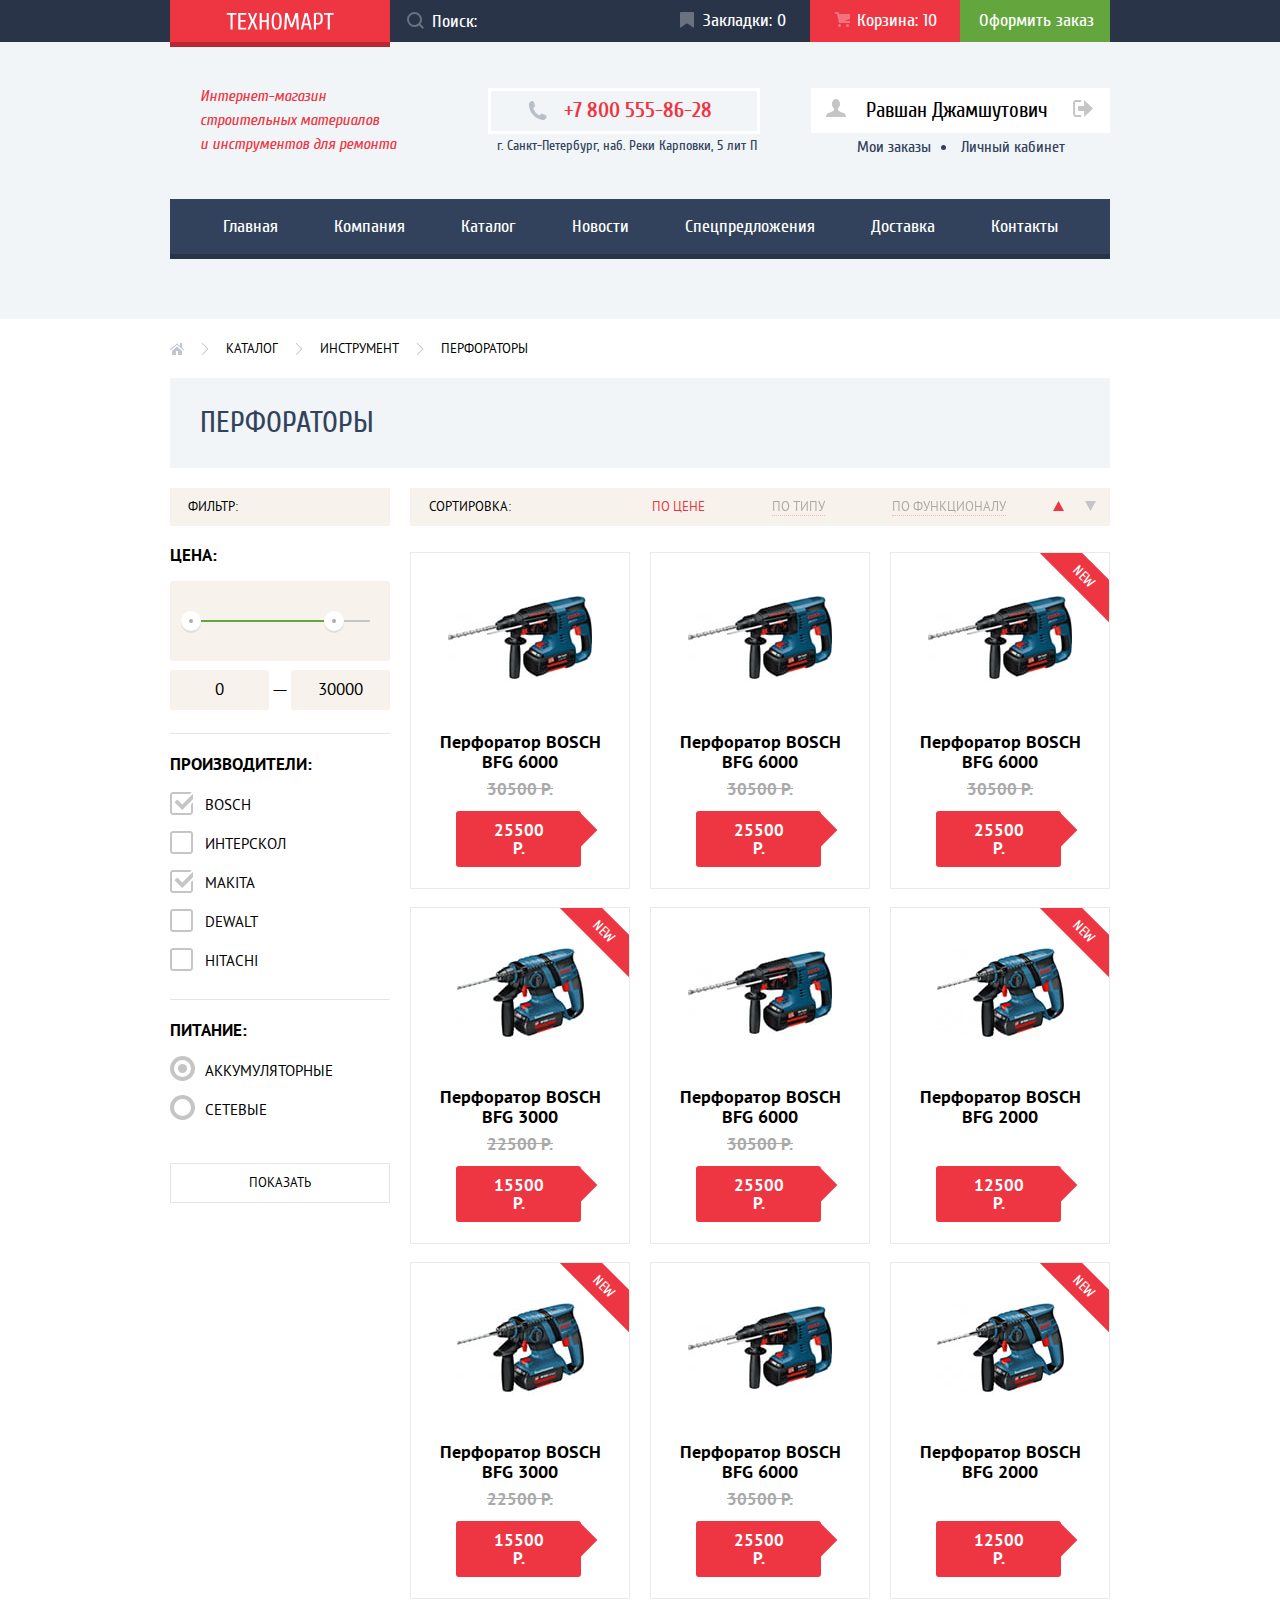
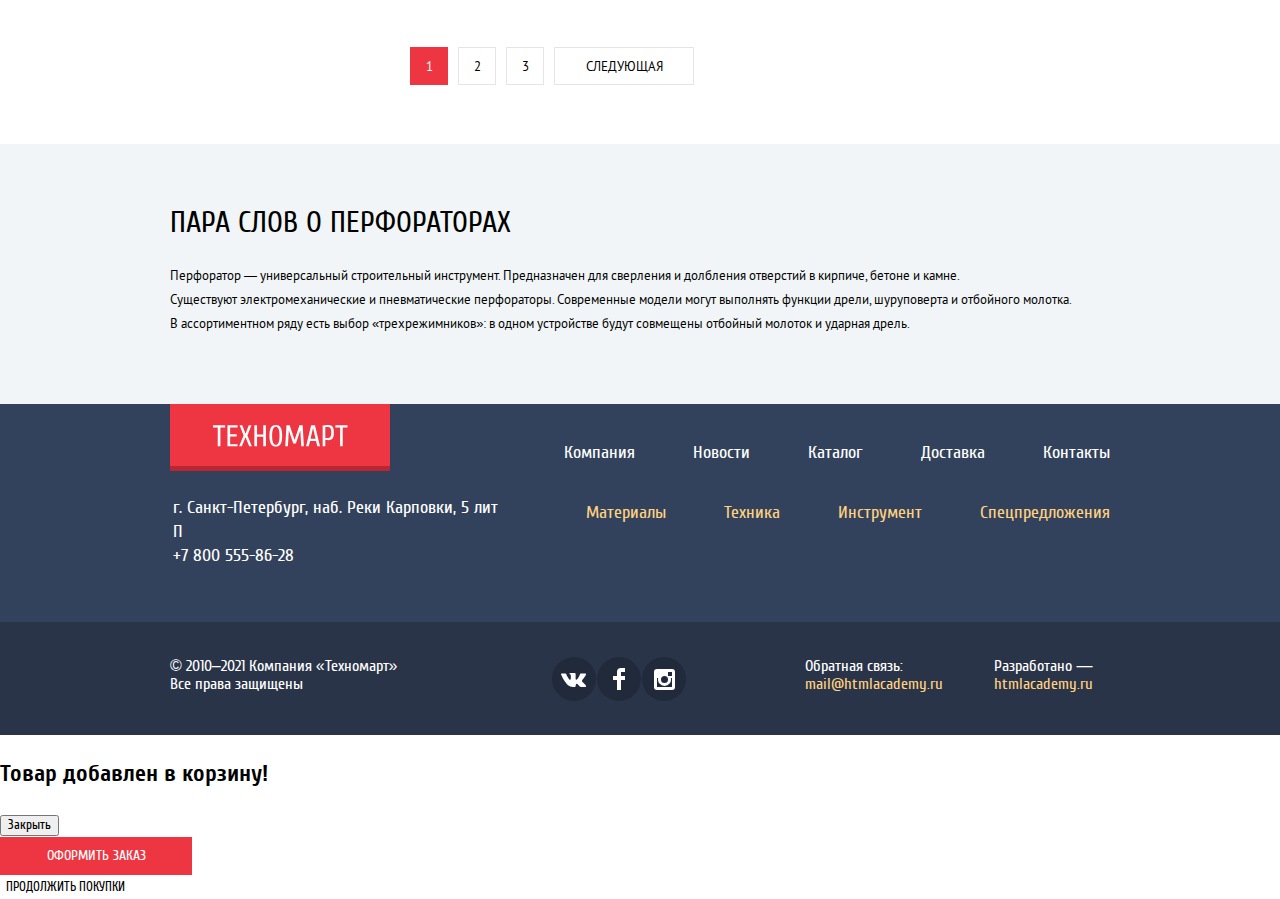
==== catalog.html @ 51eb5bbe "Декоративные элементы" ====
<!DOCTYPE html>
<html class="page" lang="ru">

<head>
  <meta charset="utf-8">
  <link rel="stylesheet" href="css/normalize.css">
  <link rel="stylesheet" href="css/style.css">
  <link rel="icon" href="favicon.ico">
  <link rel="icon" href="img/favicons/favicon.svg" type="image/svg+xml">
  <link rel="apple-touch-icon" href="img/favicons/180.png">
  <link rel="manifect" href="manifest.webmanifest">
  <title>HTML Academy: Каталог Техномарт</title>
</head>

<body class="page-body catalog-page">

  <header class="main-header">
    <div class="main-header-top">
      <div class="container header-top-wrapper">
        <a class="logo header-logo" href="index.html">
          <img src="img/icons/logo-technomart.svg" width="108" height="18" alt="Буквенный логотип магазина Техномарт.">
        </a>
        <form class="search" action="https://echo.academy.ru" method="get">
          <label class="visually-hidden" for="search-field">Поиск по сайту</label>
          <input class="search-field" type="text" name="search-field" id="search-field" placeholder="Поиск:">
          <svg class="search-icon" width="17" height="17" fill="none" xmlns="http://www.w3.org/2000/svg">
            <path fill-rule="evenodd" clip-rule="evenodd" d="M13.458 12.044 17 15.586
            15.586 17l-3.542-3.542A7.465 7.465 0 0 1 7.5 15 7.5 7.5 0 1 1 15 7.5c0 1.643-.542
             3.24-1.542 4.544ZM7.5 2A5.506 5.506 0 0 0 2 7.5 5.506 5.506 0 0 0 7.5 13c3.032 0 5.5-2.468 5.5-5.5C13
              4.467 10.532 2 7.5 2Z" fill="#fff" /></svg>
        </form>

        <a class="user-link bookmark" href="#">Закладки: <span>0</span></a>
        <a class="user-link cart full-cart" href="#">Корзина: <span>10</span></a>
        <a class="user-link order" href="#">Оформить заказ</a>

      </div>
    </div>
    <div class="container">
      <div class="main-header-middle">
        <p class="description">Интернет-магазин<br>строительных материалов<br>и инструментов для ремонта</p>
        <div class="header-contacts">
          <a class="header-phone" href="tel:+78005558628">+7 800 555-86-28</a>
          <p>г. Санкт-Петербург, наб. Реки Карповки, 5 лит П</p>
        </div>
        <div class="user-box">
          <div class="user-profile-wrapper">
            <a class="user-profile" href="#">
              <svg class="icon-user" width="20" height="18" fill="none" xmlns="http://www.w3.org/2000/svg">
                <path d="M17.88 14.17c-2.14-.74-4.25-1.67-5.2-2.4-.66-.5-.78-1.61-.52-2.4a5.49
                 5.49 0 0 0 1.86-4.29C14.02 2.28 12.22 0 10 0 7.78 0 5.98 2.28 5.98 5.08c0
                 1.8.75 3.38 1.86 4.28.26.8.14 1.92-.51 2.42-.95.72-3.07 1.65-5.21 2.39C-.03
                 14.9 0 18 0 18h20s.02-3.1-2.12-3.83Z" fill="#C5C5C5" />
              </svg>
              <span>Равшан Джамшутович</span>
            </a>
            <a class="log-out" href="#">
              <svg class="icon-logout" width="20" height="17" fill="none" xmlns="http://www.w3.org/2000/svg">
                <path d="M20 8.5 11.12 0v6h-6v5h6v6L20 8.5Z" fill="#C5C5C5" />
                <path d="M2.1 13.95V3.05c.02-.38.18-1.06 1.02-1.06h5.02V0H3.12C.94 0
                 .12 1.81.09 3.03v10.94C.1 15.2.94 17 3.12 17h5.02v-1.99H3.12c-.84
                  0-1-.68-1.01-1.06Z" fill="#C5C5C5" />
              </svg>
            </a>
          </div>
          <ul class="additional-links">
            <li>
              <a class="additional-links-order" href="#">Мои заказы</a>
            </li>
            <li>
              <a href="#">Личный кабинет</a>
            </li>
          </ul>
        </div>
      </div>
      <nav class="header-navigation">
        <ul class="menu-list">
          <li>
            <a class="menu-item" href="index.html">Главная</a>
          </li>
          <li>
            <a class="menu-item" href="#">Компания</a>
          </li>
          <li>
            <a class="menu-item">Каталог</a>
          </li>
          <li>
            <a class="menu-item" href="#">Новости</a>
          </li>
          <li>
            <a class="menu-item" href="#">Спецпредложения</a>
          </li>
          <li>
            <a class="menu-item" href="#">Доставка</a>
          </li>
          <li>
            <a class="menu-item" href="#">Контакты</a>
          </li>
        </ul>
      </nav>
    </div>
  </header>

  <main>
    <div class="container catalog-wrapper">
      <ol class="breadcrumps">
        <li>
          <a class="breadcrumps-item breadcrumps-item-main" href="index.html">
            <span class="visually-hidden">На главную</span>
          </a>
        </li>
        <li>
          <a class="breadcrumps-item" href="#">
            Каталог
          </a>
        </li>
        <li>
          <a class="breadcrumps-item" href="#">
            Инструмент
          </a>
        </li>
        <li>
          <a class="breadcrumps-item breadcrumps-item-current">
            Перфораторы
          </a>
        </li>
      </ol>
      <h1 class="page-title">Перфораторы</h1>
      <section class="filters">
        <h2 class="sub-title">Фильтр:</h2>
        <form class="filter" action="https://echo.htmlacademy.ru" method="post">
          <fieldset class="filter-item">
            <legend class="filter-price-title">Цена:</legend>
            <div class="range-filter">
              <div class="range-panel">
                <div class="scale">
                  <div class="bar" style="
                  width: 84%;
                  margin-left: 0%"></div>
                </div>
                <div class="toggle toggle-min" tabindex="0" style="
                left:5%;"></div>
                <div class="toggle toggle-max" tabindex="0" style="
                left:70%;"></div>
              </div>
            </div>
            <div class="price-controls">
              <label class="visually-hidden" for="filter-price-min">Минимальная цена</label>
              <input class="filter-price-min" type="text" name="min-price" id="filter-price-min" placeholder="0">
              <span>—</span>
              <label class="visually-hidden" for="filter-price-max">Максимальная цена</label>
              <input class="filter-price-max" type="text" name="max-price" id="filter-price-max" placeholder="30000">
            </div>
          </fieldset>
          <fieldset class="filter-item">
            <legend>Производители:</legend>
            <ul class="manufacturers-list">
              <li>
                <input class="filter-checkbox visually-hidden" type="checkbox" checked name="manufacturers[]"
                  value="bosch" id="bosch">
                <label for="bosch">Bosch</label>
              </li>
              <li>
                <input class="filter-checkbox visually-hidden" type="checkbox" name="manufacturers[]" value="interskol"
                  id="interskol">
                <label for="interskol">Интерскол</label>
              </li>
              <li>
                <input class="filter-checkbox visually-hidden" type="checkbox" checked name="manufacturers[]"
                  value="makita" id="makita">
                <label for="makita">Makita</label>
              </li>
              <li>
                <input class="filter-checkbox visually-hidden" type="checkbox" name="manufacturers[]" value="dewalt"
                  id="dewalt">
                <label for="dewalt">Dewalt</label>
              </li>
              <li>
                <input class="filter-checkbox visually-hidden" type="checkbox" name="manufacturers[]" value="hitachi"
                  id="hitachi">
                <label for="hitachi">Hitachi</label>
              </li>
            </ul>
          </fieldset>
          <fieldset class="filter-item">
            <legend>Питание:</legend>
            <ul class="battery-list">
              <li>
                <input class="filter-radio visually-hidden" type="radio" checked name="supply" id="battery">
                <label for="battery">Аккумуляторные</label>
              </li>
              <li>
                <input class="filter-radio visually-hidden" type="radio" name="supply" id="network">
                <label for="network">Сетевые</label>
              </li>
            </ul>
          </fieldset>
          <button class="show" type="submit">Показать</button>
        </form>
      </section>
      <section class="catalog">
        <h2 class="visually-hidden">Каталог со списком товаров</h2>
        <div class="sorting">
          <h3>Сортировка:</h3>
          <ul class="sorting-list">
            <li>
              <a class="sorting-item sorting-active" href="#">По цене</a>
            </li>
            <li>
              <a class="sorting-item" href="#">По типу</a>
            </li>
            <li>
              <a class="sorting-item" href="#">По функционалу</a>
            </li>
          </ul>
          <ul class="sorting-range-list">
            <li>
              <a class="sorting-range-item sorting-range-active" href="#">
                <svg width="11" height="10" viewBox="0 0 11 10" fill="none" xmlns="http://www.w3.org/2000/svg">
                  <path d="M5.5 0L11 10L0 10" fill="#C5C5C5" />
                </svg>
                <span class="visually-hidden">По возрастанию</span>
              </a>
            </li>
            <li>
              <a class="sorting-range-item" href="#">
                <svg width="11" height="10" viewBox="0 0 11 10" fill="none" xmlns="http://www.w3.org/2000/svg">
                  <path d="M5.5 10L0 0H11" fill="#C5C5C5" />
                </svg>
                <span class="visually-hidden">По убыванию</span>
              </a>
            </li>
          </ul>
        </div>
        <ul class="goods-list">
          <li class="good-item">
            <a href="#">
              <h3>Перфоратор BOSCH BFG 6000</h3>
            </a>
            <div class="product-image">
              <img src="img/bosch-6000.jpg" width="144" height="128"
                alt="Аккумуляторный трехрежимный перфоратор с щёточным двигателем.">
            </div>
            <s class="old-price">30500 Р.</s>
            <p class="current-price">25500 Р.</p>
            <div class="card-action-buttons">
              <a class="buy" href="#">Купить</a>
              <a class="add-mark" href="#">В закладки</a>
            </div>
          </li>
          <li class="good-item">
            <a href="#">
              <h3>Перфоратор BOSCH BFG 6000</h3>
            </a>
            <div class="product-image">
              <img src="img/bosch-6000.jpg" width="144" height="128"
                alt="Аккумуляторный трехрежимный перфоратор с щёточным двигателем.">
            </div>
            <s class="old-price">30500 Р.</s>
            <p class="current-price">25500 Р.</p>
            <div class="card-action-buttons">
              <a class="buy" href="#">Купить</a>
              <a class="add-mark" href="#">В закладки</a>
            </div>
          </li>
          <li class="good-item new">
            <a href="#">
              <h3>Перфоратор BOSCH BFG 6000</h3>
            </a>
            <div class="product-image">
              <img src="img/bosch-6000.jpg" width="144" height="128"
                alt="Аккумуляторный трехрежимный перфоратор с щёточным двигателем.">
            </div>
            <span class="new-sign">New</span>
            <s class="old-price">30500 Р.</s>
            <p class="current-price">25500 Р.</p>
            <div class="card-action-buttons">
              <a class="buy" href="#">Купить</a>
              <a class="add-mark" href="#">В закладки</a>
            </div>
          </li>
          <li class="good-item new">
            <a href="#">
              <h3>Перфоратор BOSCH BFG 3000</h3>
            </a>
            <div class="product-image">
              <img src="img/bosch-3000.jpg" width="127" height="112"
                alt="Аккумуляторный перфоратор с патроном SDS plus.">
            </div>
            <span class="new-sign">New</span>
            <s class="old-price">22500 Р.</s>
            <p class="current-price">15500 Р.</p>
            <div class="card-action-buttons">
              <a class="buy" href="#">Купить</a>
              <a class="add-mark" href="#">В закладки</a>
            </div>
          </li>
          <li class="good-item">
            <a href="#">
              <h3>Перфоратор BOSCH BFG 6000</h3>
            </a>
            <div class="product-image">
              <img src="img/bosch-6000.jpg" width="144" height="128"
                alt="Аккумуляторный трехрежимный перфоратор с щёточным двигателем.">
            </div>
            <s class="old-price">30500 Р.</s>
            <p class="current-price">25500 Р.</p>
            <div class="card-action-buttons">
              <a class="buy" href="#">Купить</a>
              <a class="add-mark" href="#">В закладки</a>
            </div>
          </li>
          <li class="good-item new">
            <a href="#">
              <h3>Перфоратор BOSCH BFG 2000</h3>
            </a>
            <div class="product-image">
              <img src="img/bosch-2000.jpg" width="127" height="112"
                alt="Аккумуляторный перфоратор с патроном SDS plus.">
            </div>
            <span class="new-sign">New</span>
            <p class="current-price">12500 Р.</p>
            <div class="card-action-buttons">
              <a class="buy" href="#">Купить</a>
              <a class="add-mark" href="#">В закладки</a>
            </div>
          </li>
          <li class="good-item new">
            <a href="#">
              <h3>Перфоратор BOSCH BFG 3000</h3>
            </a>
            <div class="product-image">
              <img src="img/bosch-3000.jpg" width="127" height="112"
                alt="Аккумуляторный перфоратор с патроном SDS plus.">
            </div>
            <span class="new-sign">New</span>
            <s class="old-price">22500 Р.</s>
            <p class="current-price">15500 Р.</p>
            <div class="card-action-buttons">
              <a class="buy" href="#">Купить</a>
              <a class="add-mark" href="#">В закладки</a>
            </div>
          </li>
          <li class="good-item">
            <a href="#">
              <h3>Перфоратор BOSCH BFG 6000</h3>
            </a>
            <div class="product-image">
              <img src="img/bosch-6000.jpg" width="144" height="128"
                alt="Аккумуляторный трехрежимный перфоратор с щёточным двигателем.">
            </div>
            <s class="old-price">30500 Р.</s>
            <p class="current-price">25500 Р.</p>
            <div class="card-action-buttons">
              <a class="buy" href="#">Купить</a>
              <a class="add-mark" href="#">В закладки</a>
            </div>
          </li>
          <li class="good-item new">
            <a href="#">
              <h3>Перфоратор BOSCH BFG 2000</h3>
            </a>
            <div class="product-image">
              <img src="img/bosch-2000.jpg" width="127" height="112"
                alt="Аккумуляторный перфоратор с патроном SDS plus.">
            </div>
            <span class="new-sign">New</span>
            <p class="current-price">12500 Р.</p>
            <div class="card-action-buttons">
              <a class="buy" href="#">Купить</a>
              <a class="add-mark" href="#">В закладки</a>
            </div>
          </li>
        </ul>

        <ol class="pagination-list">
          <li>
            <a class="pagination-item pagination-item-current">1</a>
          </li>
          <li>
            <a class="pagination-item" href="#">2</a>
          </li>
          <li>
            <a class="pagination-item" href="#">3</a>
          </li>
          <li>
            <a class="pagination-item pagination-item-next" href="#">Следующая</a>
          </li>
        </ol>
      </section>
    </div>
    <section class="note">
      <div class="container">
        <h2 class="headline">Пара слов о перфораторах</h2>
        <p>Перфоратор — универсальный строительный инструмент. Предназначен для сверления и долбления отверстий в
          кирпиче, бетоне и камне.<br> Существуют электромеханические и пневматические перфораторы. Современные
          модели могут выполнять функции дрели, шуруповерта и отбойного молотка. <br>В ассортиментном ряду есть выбор
          «трехрежимников»: в одном устройстве будут совмещены отбойный молоток и ударная дрель.
        </p>
      </div>
    </section>
  </main>

  <footer class="main-footer">
    <div class="container">
      <div class="main-footer-top">
        <a class="logo footer-logo" href="#">
          <img src="img/icons/logo-technomart.svg" width="220" height="68" alt="Буквенный логотип магазина Техномарт.">
        </a>
        <ul class="footer-menu-list">
          <li>
            <a class="footer-menu-item" href="#">Компания</a>
          </li>
          <li>
            <a class="footer-menu-item" href="#">Новости</a>
          </li>
          <li>
            <a class="footer-menu-item">Каталог</a>
          </li>
          <li>
            <a class="footer-menu-item" href="#">Доставка</a>
          </li>
          <li>
            <a class="footer-menu-item" href="#">Контакты</a>
          </li>
        </ul>
        <p class="footer-top-text">г. Санкт-Петербург, наб. Реки Карповки, 5 лит П<br><a class="footer-tel"
            href="tel:+78005558628">+7 800
            555-86-28</a></p>
        <ul class="sub-menu-list">
          <li>
            <a class="sub-menu-item" href="index.html">Материалы</a>
          </li>
          <li>
            <a class="sub-menu-item" href="#">Техника</a>
          </li>
          <li>
            <a class="sub-menu-item" href="#">Инструмент</a>
          </li>
          <li>
            <a class="sub-menu-item" href="#">Спецпредложения</a>
          </li>
        </ul>
      </div>
    </div>
    <div class="main-footer-bottom">
      <div class="container footer-bottom-wrapper">
        <p class="footer-text">© 2010–2021 Компания «Техномарт»<br>Все права защищены</p>
        <ul class="socials-list">
          <li>
            <a class="social-item social-vk" href="https://vk.com">
              <span class="visually-hidden">Вконтакте</span>
            </a>
          </li>
          <li>
            <a class="social-item social-fb" href="https://facebook.com">
              <span class="visually-hidden">Фейсбук</span>
            </a>
          </li>
          <li>
            <a class="social-item social-inst" href="https://instagram.com">
              <span class="visually-hidden">Инстаграм</span>
            </a>
          </li>
        </ul>
        <p class="footer-text footer-feedback">Обратная связь:<br>
          <a class="copyright" href="mailto:mail@htmlacademy.ru">mail@htmlacademy.ru</a>
        </p>
        <p class="footer-text">Разработано —<br>
          <a class="copyright" href="https://htmlacademy.ru/intensive/htmlcss">htmlacademy.ru</a>
        </p>
      </div>
    </div>
  </footer>

  <section class="modal modal-cart">
    <h2 class="visually-hidden">Добавлено в корзину</h2>
    <p>Товар добавлен в корзину!</p>
    <button class="button-close" type="button">Закрыть</button>
    <a class="button" href="#">Оформить заказ</a>
    <button class="button-continue" type="button">Продолжить покупки</button>
  </section>

</body>

</html>
---- css/style.css ----
/* Fonts */

@font-face {
  font-family: "Cuprum";
  font-weight: 400;
  font-style: normal;
  font-display: swap;
  src: url(../fonts/cuprum.woff2) format("woff2"),
    url(../fonts/cuprum.woff) format("woff");
}

@font-face {
  font-family: "Cuprum";
  font-weight: 700;
  font-style: normal;
  font-display: swap;
  src: url(../fonts/cuprumbold.woff2) format("woff2"),
    url(../fonts/cuprumbold.woff) format("woff");
}

@font-face {
  font-family: "Cuprum";
  font-weight: 400;
  font-style: italic;
  font-display: swap;
  src: url(../fonts/cuprumitalic.woff2) format("woff2"),
    url(../fonts/cuprumitalic.woff) format("woff");
}

@font-face {
  font-family: "Cuprum";
  font-weight: 700;
  font-style: italic;
  font-display: swap;
  src: url(../fonts/cuprumbolditalic.woff2) format("woff2"),
    url(../fonts/cuprumbolditalic.woff) format("woff");
}

@font-face {
  font-family: "PT Sans";
  font-weight: 400;
  font-style: normal;
  font-display: swap;
  src: url(../fonts/ptsans.woff2) format("woff2"),
    url(../fonts/ptsans.woff) format("woff");
}

@font-face {
  font-family: "PT Sans";
  font-weight: 700;
  font-style: normal;
  font-display: swap;
  src: url(../fonts/ptsansbold.woff2) format("woff2"),
    url(../fonts/ptsansbold.woff) format("woff");
}

/* Variables */

:root {
  --accent-color: #EE3643;
  --bg-dark: #293449;
  --bg-light: #F1F5F7;
  --bg-extra-light: #F9F5F0;
  --bg-modals: #F4F4F4;
  --bg-catalog: #F7F3EC;
  --border-color: #EAEAEA;
  --click-accent: #BA2732;
  --click-header: #161D29;
  --click-menu: #1D2739;
  --click-order: #518534;
  --click-user: #C5C5C5;
  --click-user-30: rgba(197, 197, 197, 0.3);
  --hover-icon: #3D546F;
  --hover-accent: #CA2C37;
  --hover-order: #5FBB2D;
  --hover-border: #32425C;
  --hover-paggination: #B5B5B5;
  --order-color: #63A63E;
  --paggination-color: #E5E5E5;
  --range: #FFBF47;
  --range-tools: #3BBCE3;
  --range-machines: #DC91D8;
  --range-sale: #8ED78F;
  --shadow-order: #367315;
  --socials-color: #212A3A;
  --text-black: #000000;
  --text-black-15: rgba(0, 0, 0, 0.15);
  --text-black-10: rgba(0, 0, 0, 0.1);
  --text-black-25: rgba(0, 0, 0, 0.25);
  --text-dark: #32425C;
  --text-light: #FFD180;
  --text-extra-light: #A9A9A9;
  --text-extra-light-30: rgba(169, 169, 169, 0.3);
  --text-white: #FFFFFF;
  --text-white-50: rgba(250, 250, 250, 0.5);
  --text-white-30: rgba(250, 250, 250, 0.3);
  --toggle-color: #ABABAB;
  --toggle-color-30: rgba(171, 171, 171, 0.3);
}

/* Global */
.page {
  height: 100%;
}

.page-body {
  display: grid;
  grid-template-rows: min-content 1fr min-content;
  align-content: start;
  margin: 0;
  padding: 0;
  min-width: 960px;
  min-height: 100%;
  font-family: "Cuprum", "Tahoma", sans-serif;
  font-weight: normal;
  font-size: 13px;
  line-height: 24px;
  color: var(--text-black);
  background: var(--text-white);
}

a {
  text-decoration: none;
}

img {
  display: block;
  max-width: 100%;
  height: auto;
}

.visually-hidden {
  position: absolute;
  width: 1px;
  height: 1px;
  margin: -1px;
  border: 0;
  padding: 0;
  white-space: nowrap;
  clip-path: inset(100%);
  clip: rect(0 0 0 0);
  overflow: hidden;
}

.container {
  width: 940px;
  margin: 0 auto;
  padding: 0 10px;
}

.hidden {
  display: none;
}

/* Header */

.main-header {
  background: var(--bg-light);
  margin-bottom: 59px;
}


.header-top-wrapper {
  display: flex;
  flex-wrap: wrap;
}

.main-header-top {
  background: var(--bg-dark);
  margin-bottom: 46px;
}

.logo {
  display: block;
  box-sizing: border-box;
  background: var(--accent-color);
}

.header-logo {
  width: 220px;
  height: 42px;
  padding: 12px 56px;
  box-shadow: 0 5px var(--click-accent);
}

.header-logo[href]:active,
.footer-logo[href]:active {
  background: var(--click-accent);
}

.search {
  position: relative;
}

.search-icon {
  position: absolute;
  top: 12px;
  left: 17px;
  opacity: 0.3;
}

.search-field {
  display: block;
  width: 228px;
  height: 42px;
  margin: 0;
  padding: 0;
  padding-left: 42px;
  font-size: 18px;
  line-height: 24px;
  color: var(--text-white);
  background: transparent;
  border: none;
}

.search:hover .search-icon {
  opacity: 1;
}

.search:focus-within .search-icon,
.search:active .search-icon {
  opacity: 1;
}

.search:focus-within .search-icon path,
.search:active .search-icon path {
  fill: var(--accent-color);
}

.search-field::placeholder {
  font-size: inherit;
  line-height: inherit;
  color: inherit;
}

.search-field:focus {
  outline: 0;
  color: var(--text-black);
  background: var(--text-white);
}

.search-field::-moz-placeholder {
  /* Firefox 19+ */
  opacity: 1;
}

.search-field:-moz-placeholder {
  /* Firefox 18- */
  opacity: 1;
}

.user-link {
  display: block;
  box-sizing: border-box;
  width: 150px;
  padding-top: 9px;
  padding-bottom: 9px;
  font-size: 18px;
  line-height: 24px;
  color: var(--text-white);
}

.bookmark {
  position: relative;
  text-align: right;
  padding-left: 23px;
  padding-right: 24px;
}

.bookmark::before {
  position: absolute;
  content: "";
  top: 12px;
  left: 20px;
  width: 14px;
  height: 16px;
  background-image: url("../img/icons/icon-bookmark.svg");
  opacity: 0.3;
}

.cart {
  position: relative;
  text-align: right;
  padding-left: 26px;
  padding-right: 23px;
}

.cart::before {
  position: absolute;
  content: "";
  top: 12px;
  left: 25px;
  width: 15px;
  height: 15px;
  background: url("../img/icons/icon-cart.svg");
  opacity: 0.3;
}

.bookmark:hover::before,
.bookmark:focus::before,
.cart:hover::before,
.cart:focus::before {
  opacity: 1;
}

.order {
  padding-left: 19px;
  padding-right: 16px;
}

.bookmark:active,
.cart:active {
  opacity: 0.5;
  background: var(--click-header);
}

.order {
  background: var(--order-color);
}

.order:focus,
.order:hover {
  background: var(--hover-order);
}

.order:active {
  color: var(--text-white-50);
  background: var(--order-color);
}

.main-header-middle {
  display: flex;
  margin-bottom: 41px;
}

.description {
  margin: 0;
  margin-top: -4px;
  padding-left: 30px;
  font-style: italic;
  font-size: 16px;
  line-height: 24px;
  color: var(--accent-color);
}

.header-contacts {
  margin-left: 92px;
  margin-right: auto;
  text-align: center;
}

.header-phone {
  display: flex;
  align-items: center;
  margin: 0;
  padding: 4px 45px 6px 37px;
  font-weight: bold;
  font-size: 21px;
  line-height: 30px;
  color: var(--accent-color);
  border: 3px solid var(--text-white);
}

.header-phone:focus,
.header-phone:hover {
  color: var(--socials-color);
}

.header-phone:active {
  color: var(--click-user);
}

.header-phone::before {
  content: "";
  margin-right: 17px;
  width: 19px;
  height: 19px;
  background: url("../img/icons/icon-phone.svg");
}

.header-contacts p {
  margin: 0;
  margin-left: 5px;
  font-style: normal;
  font-size: 14px;
  line-height: 24px;
  color: var(--text-dark);
}

.user-id {
  display: flex;
  justify-content: space-between;
  width: 281px;
  height: 45px;
}

.user-id-login {
  display: flex;
  align-items: center;
  width: 75px;
  padding: 12px 27px 12px 19px;
  font-size: 21px;
  line-height: 21px;
  color: var(--text-black);
  background: var(--text-white);
}

.user-id-login svg {
  margin-right: 6px;
  width: 20px;
  height: 17px;
}

.user-id-signup {
  display: block;
  padding: 12px 24px;
  font-size: 21px;
  line-height: 21px;
  color: var(--text-black);
  background: var(--text-white);
}

.user-id a:focus,
.user-id a:hover {
  color: var(--accent-color);
}

.user-id a:focus path,
.user-id a:hover path {
  fill: var(--hover-icon);
}

.user-id a:active {
  color: var(--click-user);
}

.user-id a:active path {
  fill: var(--click-user);
}

.header-navigation {
  margin-bottom: 60px;
}

.menu-list {
  list-style: none;
  margin: 0;
  padding: 0;
  font-size: 18px;
  line-height: 24px;
  color: var(--text-white);
  background: var(--text-dark);
}

.menu-list {
  display: flex;
  justify-content: space-between;
  padding: 0 25px;
  box-shadow: inset 0 -5px var(--bg-dark);
}

.menu-item {
  display: block;
  padding: 16px 28px 20px;
  color: var(--text-white);
}

.menu-item[href]:focus,
.menu-item[href]:hover {
  background: var(--bg-dark);
}

.menu-item[href]:active {
  opacity: 0.5;
}

/* Range */

.range {
  display: grid;
  grid-template-columns: 1fr 1fr 1fr;
  gap: 20px;
  margin-bottom: 59px;
}

.range-item {
  padding: 20px 31px 0 23px;
  width: 246px;
  height: 103px;
}

.range-item h3 {
  margin: 0;
  margin-bottom: 14px;
  font-size: 24px;
  line-height: 30px;
  color: var(--text-white);
}

.range-item a {
  display: block;
  width: 135px;
  margin: 0;
  padding: 10px;
  box-sizing: border-box;
  font-size: 14px;
  line-height: 18px;
  text-transform: uppercase;
  text-align: center;
  color: var(--text-white);
  background: var(--text-white-30);
}

.materials {
  background: var(--range);
}

.materials::after {
  position: absolute;
  content: "";
  top: 30px;
  right: 43px;
  width: 44px;
  height: 65px;
  background: url("../img/icons/bucket.svg") no-repeat;
}

.new {
  position: relative;
  overflow: hidden;
}

.new-sign {
  display: block;
  position: absolute;
  top: 8px;
  right: -35px;
  width: 100px;
  padding: 7px 10px 5px;
  font-family: "Cuprum", "Tahoma", sans-serif;
  font-weight: normal;
  font-size: 14px;
  line-height: 18px;
  text-align: center;
  text-transform: uppercase;
  color: var(--text-white);
  background: var(--accent-color);
  border: none;
  transform: rotate(45deg);
}

.tools {
  position: relative;
  background: var(--range-tools);
}

.tools::after {
  position: absolute;
  content: "";
  top: 33px;
  right: 31px;
  width: 75px;
  height: 61px;
  background: url(../img/icons/drill.svg) no-repeat;
}

.tech {
  position: relative;
  background: var(--range-machines);
}

.tech::after {
  position: absolute;
  content: "";
  top: 31px;
  right: 31px;
  width: 78px;
  height: 62px;
  background: url(../img/icons/tractor.svg) no-repeat;
}

.sale {
  position: relative;
  grid-column: 3/4;
  grid-row: 2/3;
  background: var(--range-sale);
}

.sale h3 {
  margin-bottom: 10px;
}

.sale a {
  padding-top: 12px;
}

.sale::after {
  position: absolute;
  content: "";
  top: 25px;
  right: 45px;
  width: 59px;
  height: 72px;
  background: url(../img/icons/shopping-trolley.svg) no-repeat;
}

.free-delivery {
  position: relative;
  grid-column: 3/4;
  grid-row: 3/4;
  background: var(--range);
}

.free-delivery a {
  padding-left: 10px;
  padding-right: 10px;
}

.free-delivery::after {
  position: absolute;
  content: "";
  top: 32px;
  right: 31px;
  width: 78px;
  height: 62px;
  background: url(../img/icons/truck.svg) no-repeat;
}

.range-item a:focus,
.range-item a:hover {
  background: var(--click-user-30);
}

.range-item a:active {
  background: var(--text-extra-light-30);
}

/* Range Slider */

.gallery {
  position: relative;
  grid-column: 1/3;
  grid-row: 2/4;
}

.gallery ul {
  list-style: none;
  margin: 0;
  padding: 0;
}

.gallery-slider {
  box-sizing: border-box;
  width: 620px;
  height: 266px;
}

.gallery-slider-title {
  margin: 0;
  padding: 0;
  padding: 23px 10px 5px 24px;
  font-size: 36px;
  line-height: 36px;
  font-weight: bold;
  text-transform: uppercase;
  color: var(--text-white);
  background: var(--text-black-25);
}

.gallery p {
  margin: 0;
  margin-bottom: 96px;
  padding: 0;
  padding: 0 10px 16px 24px;
  font-size: 18px;
  line-height: 24px;
  font-weight: normal;
  color: var(--text-white);
  background: var(--text-black-25);
}

.gallery .button {
  margin-left: 24px;
}

.perforators {
  background: var(--click-user) url("../img/perforator.jpg") no-repeat;
}

.drills {
  background: var(--click-user) url("../img/drill.jpg") no-repeat;
}

.gallery-arrow {
  position: absolute;
  content: "";
  width: 22px;
  height: 40px;
  cursor: pointer;
  border: none;
}

.gallery-arrow-back {
  top: 122px;
  left: 24px;
  background: url("../img/icons/icon-arrow.svg");
}

.gallery-arrow-next {
  top: 122px;
  right: 20px;
  transform: rotate(180deg);
  background: url("../img/icons/icon-arrow.svg");
}

.gallery-button-dots {
  display: flex;
  position: absolute;
  bottom: 36px;
  left: 295px;
}

.gallery-button-dot {
  content: "";
  width: 10px;
  height: 10px;
  margin: 0;
  margin-right: 10px;
  padding: 0;
  border-radius: 50%;
  background: var(--text-white);
  border: 2px solid var(--text-white);
  cursor: pointer;
}

.gallery-button-dot:last-child {
  margin: 0;
}

.button-dot-current {
  background: var(--accent-color);
}

/* button */

.button {
  display: block;
  box-sizing: border-box;
  width: 192px;
  padding: 10px;
  font-size: 14px;
  line-height: 18px;
  text-align: center;
  text-transform: uppercase;
  color: var(--text-white);
  background: var(--accent-color);
  border: none;
}

.button:focus,
.button:hover {
  background: var(--hover-accent);
}

.button:active {
  background: var(--click-accent);
}

/* popular */

.popular {
  margin-bottom: 70px;
}

.title-wrapper {
  display: flex;
  justify-content: space-between;
  background: var(--bg-extra-light);
  margin-bottom: 20px;
  padding: 25px 14px 25px 30px;
}

.highlight-headline {
  margin: 0;
  margin-right: 10px;
  align-self: center;
  font-size: 30px;
  line-height: 30px;
  font-weight: normal;
  text-transform: uppercase;
  color: var(--text-dark);
}

.popular .button {
  align-self: center;
}

.popular-goods-list {
  display: grid;
  grid-template-columns: repeat(4, 1fr);
  gap: 20px;
  list-style: none;
  margin: 0;
  padding: 0;
  font-family: "PT Sans", "Arial", sans-serif;
}

.good-item {
  display: flex;
  flex-direction: column;
  justify-content: flex-start;
  border: 1px solid var(--border-color);
}

.product-image {
  display: flex;
  flex-direction: column;
  justify-content: center;
  margin-bottom: 9px;
  height: 170px;
  order: -1;
}

.product-image img {
  margin: auto;
}

.good-item h3 {
  margin: 0 17px 8px;
  padding: 0;
  text-align: center;
  font-weight: bold;
  font-size: 18px;
  line-height: 20px;
  color: var(--text-black);
}

.good-item s {
  margin: 0 auto 13px;
  font-weight: bold;
  font-size: 17px;
  line-height: 18px;
  text-align: center;
  color: var(--text-extra-light);
}

.current-price {
  display: block;
  position: relative;
  box-sizing: border-box;
  width: 125px;
  margin: auto 34px 21px 45px;
  padding: 10px 30px;
  font-weight: bold;
  font-size: 17px;
  line-height: 18px;
  text-align: center;
  color: var(--text-white);
  background: var(--accent-color);
  border-radius: 3px;
}

.current-price::after {
  position: absolute;
  content: "";
  top: 6px;
  right: -11px;
  width: 26px;
  height: 26px;
  transform: rotate(45deg);
  background: var(--accent-color);
}

.good-item:focus,
.good-item:hover,
.brand-item:focus,
.brand-item:hover {
  box-shadow: 0px 4px 20px var(--text-black-15);
}

.good-item:focus .product-image,
.good-item:hover .product-image {
  display: none;
}

.good-item:focus .card-action-buttons,
.good-item:hover .card-action-buttons {
  display: block;
}


.card-action-buttons {
  display: none;
  margin-top: 38px;
  margin-bottom: 52px;
  order: -1;
}

.buy {
  display: flex;
  box-sizing: border-box;
  width: 135px;
  height: 38px;
  padding: 10px 12px 10px 25px;
  margin: 0 auto 10px;
  font-family: "Cuprum", "Tahoma", sans-serif;
  font-size: 14px;
  line-height: 18px;
  text-transform: uppercase;
  text-align: center;
  color: var(--text-white);
  background: var(--order-color);
  box-shadow: inset 0 -2px 0 0 var(--shadow-order);
  border-radius: 2px;
}

.buy::before {
  content: "";
  width: 15px;
  height: 15px;
  margin-right: 8px;
  background: url("../img/icons/icon-cart.svg") no-repeat;
  opacity: 0.3;
}

.buy:focus,
.buy:hover {
  background: var(--hover-order);
}

.buy:active {
  background: var(--click-order);
}

.add-mark {
  display: block;
  box-sizing: border-box;
  width: 135px;
  height: 38px;
  margin: 0 auto;
  padding: 8px 27px;
  font-family: "Cuprum", "Tahoma", sans-serif;
  font-size: 14px;
  line-height: 18px;
  text-align: center;
  text-transform: uppercase;
  color: var(--text-dark);
  border: 3px solid var(--order-color);
  border-radius: 2px;
}

.add-mark:focus,
.add-mark:hover {
  border: 3px solid var(--text-dark);
}

.add-mark:active {
  border: 3px solid var(--text-dark);
  opacity: 0.5;
}

/* Brands */

.brands {
  margin-bottom: 70px;
}

.brands .button {
  align-self: center;
}

.brands-list {
  margin: 0;
  padding: 0;
  display: grid;
  grid-template-columns: repeat(4, 1fr);
  gap: 20px;
  list-style: none;
}

.brand-item {
  display: flex;
  width: 218px;
  height: 142px;
  justify-content: center;
  align-items: center;
  border: 1px solid var(--border-color);
}

.brand-item:active {
  opacity: 0.15;
}

/* Features */

.features {
  margin-bottom: 70px;
  padding-top: 65px;
  background: var(--bg-light);
}

.headline {
  margin: 0;
  margin-bottom: 26px;
  font-size: 30px;
  line-height: 30px;
  font-weight: normal;
  text-transform: uppercase;
}

.feature-slide h3 {
  margin: 0;
  margin-bottom: 30px;
  font-size: 30px;
  line-height: 30px;
  font-weight: normal;
  text-transform: uppercase;
  color: var(--text-dark);
}

.features-text {
  margin: 0;
  padding: 0;
  margin-bottom: 30px;
  font-family: "PT Sans", "Arial", sans-serif;
  font-size: 13px;
  line-height: 24px;
}

.feature-slide p {
  margin: 0;
  padding: 0;
  margin-bottom: 25px;
}

.features-wrapper {
  padding: 0;
  padding-bottom: 60px;
  display: grid;
  grid-template-columns: 240px 1fr;
}

.features-slider-buttons {
  position: relative;
  padding: 40px 0;
}

.features-slider-buttons::after {
  position: absolute;
  content: "";
  width: 10px;
  height: 279px;
  top: 0;
  left: 230px;
  background: url("../img/border-line.png") no-repeat;
}

.feature-button {
  box-sizing: border-box;
  width: 240px;
  height: 61px;
  padding: 13px 22px 20px 22px;
  font-weight: bold;
  font-size: 21px;
  line-height: 30px;
  text-align: left;
  color: var(--text-white);
  background: var(--text-dark);
  border: none;
}

.feature-button:focus,
.feature-button:hover {
  background: var(--bg-dark);
}

.feature-button-active {
  color: var(--text-dark);
  background: var(--text-white);
}

.feature-button-active:focus,
.feature-button-active:hover {
  color: var(--text-dark);
  background: var(--text-white);
}

.features-slider-list {
  margin: 0;
  margin-left: 80px;
  padding: 0;
  padding-top: 38px;
  list-style: none;
}

.feature-slide {
  min-height: 188px;
}

.delivery {
  background: url("../img/service-delivery.png") no-repeat right 20px;
}

.guarantee {
  background: url("../img/service-guarantee.png") no-repeat right 20px;
}

.credit {
  background: url("../img/service-credit.png") no-repeat 155px 0;
}

/* About-us */
.index-columns {
  display: flex;
  justify-content: space-between;
  margin-bottom: 72px;
}

.about-us {
  width: 460px;
}

.about-us p {
  margin: 0;
  margin-bottom: 25px;
  font-family: "PT Sans", "Arial", sans-serif;
  font-size: 13px;
  line-height: 24px;
}

.about-us p:last-of-type {
  margin: 3px;
}

.trans-list {
  margin: 0;
  margin-bottom: 20px;
  padding: 0;
  padding-left: 37px;
  list-style: none;
  font-size: 18px;
  line-height: 24px;
}

.trans-item {
  position: relative;
  margin-bottom: 12px;
}

.trans-item::before {
  position: absolute;
  content: "";
  width: 25px;
  height: 2px;
  left: -37px;
  top: 10px;
  background: var(--accent-color);
}

.about-us .button {
  width: 220px;
}

/* contacts */
.contacts {
  width: 300px;
}

.contacts p {
  margin: 0;
  margin-bottom: 32px;
  font-family: "PT Sans", "Arial", sans-serif;
  font-size: 13px;
  line-height: 24px;
}

.contacts-mini-map {
  display: block;
  margin-bottom: 25px;
}

.contacts .button {
  width: 300px;
}

/* Footer */
.main-footer {
  background: var(--text-dark);
}

.main-footer-top {
  display: grid;
  grid-template-columns: min-content 1fr;
  margin-bottom: 54px;
}

.footer-logo {
  box-sizing: border-box;
  width: 220px;
  height: 62px;
  margin-bottom: 30px;
  padding: 20px 42px;
  box-shadow: 0 5px var(--click-accent);
}

.footer-menu-list {
  display: flex;
  flex-wrap: wrap;
  justify-content: flex-end;
  list-style: none;
  margin: 0;
  margin-top: 37px;
  padding: 0;
  font-size: 18px;
  line-height: 24px;
  color: var(--text-white);
  background: var(--text-dark);
}

.footer-menu-list li {
  margin-right: 58px;
}

.footer-menu-list li:last-child {
  margin-right: 0;
}

.footer-menu-item {
  display: block;
  color: var(--text-white);
}

.footer-top-text {
  margin: 0 58px 0 3px;
  padding: 0;
  width: 333px;
  font-size: 18px;
  line-height: 24px;
  color: var(--text-white);
}

.footer-tel {
  color: inherit;
}

.sub-menu-list {
  display: flex;
  flex-wrap: wrap;
  justify-content: space-between;
  list-style: none;
  margin: 0;
  margin-top: 5px;
  margin-left: 22px;
  padding: 0;
  font-size: 18px;
  line-height: 24px;
  color: var(--text-white);
  background: var(--text-dark);
}

.sub-menu-item,
.copyright {
  color: var(--text-light);
}

.footer-menu-item[href]:focus,
.footer-menu-item[href]:hover,
.sub-menu-item:focus,
.sub-menu-item:hover,
.copyright:focus,
.copyright:hover,
.footer-tel:focus,
.footer-tel:hover {
  text-decoration-line: underline;
}

.footer-menu-item[href]:active,
.sub-menu-item:active {
  text-decoration: none;
  opacity: 0.5;
}

.main-footer-bottom {
  background: var(--bg-dark);
}

.footer-bottom-wrapper {
  display: flex;
  padding: 35px 140px 34px;
}

.footer-text {
  margin: 0;
  padding: 0;
  font-size: 16px;
  line-height: 18px;
  color: var(--text-white);
}

.socials-list {
  display: flex;
  justify-content: space-between;
  list-style: none;
  margin: 0;
  margin-left: 155px;
  margin-right: 118px;
  padding: 0;
}

.social-item {
  display: block;
  width: 44px;
  height: 44px;
  margin-right: 1px;
  border-radius: 50%;
}

.social-vk {
  background: url("../img/icons/icon-vk.svg") center no-repeat, var(--socials-color);
}

.social-fb {
  background: url("../img/icons/icon-fb.svg") center no-repeat, var(--socials-color);
}

.social-inst {
  background: url("../img/icons/icon-insta.svg") center no-repeat, var(--socials-color);
}

.social-vk:hover,
.social-vk:focus,
.social-vk:active,
.social-fb:hover,
.social-fb:focus,
.social-fb:active,
.social-inst:hover,
.social-inst:focus,
.social-inst:active {
  background-color: var(--accent-color);
}

.footer-feedback {
  display: block;
  margin-right: 51px;
}

.copyright:active {
  color: var(--accent-color);
  text-decoration: none;
}

/* Modals */

.contact-form label {
  list-style: none;
  font-size: 18px;
  line-height: 24px;
}

.contact-form input[placeholder],
.contact-form textarea {
  font-family: "PT Sans", "Arial", sans-serif;
  font-size: 13px;
  line-height: 24px;
  color: var(--text-extra-light);
}

.contact-form input,
.contact-form textarea {
  border: 2px solid var(--click-user);
  border-radius: 2px;
}

.contact-form textarea {
  width: 460px;
  min-height: 114px;
}

.contact-form input:focus,
.contact-form textarea:focus {
  outline: 0;
  border: 2px solid var(--text-extra-light);
}

.modal-cart p {
  font-weight: bold;
  font-size: 24px;
  line-height: 30px;
}

.button-continue {
  text-align: center;
  text-transform: uppercase;
  background: var(--text-white);
  border: none;
}

.button-continue:focus,
.button-continue:hover {
  color: var(--accent-color);
}

.button-continue:active {
  color: var(--text-extra-light);
}

/* CATALOG */
/* header */

.catalog-page header {
  margin-bottom: 21px;
}

.full-cart {
  background: var(--accent-color);
}

.added-bookmark {
  background: var(--click-accent);
}

.user-box {
  width: 299px;
}

.user-profile-wrapper {
  display: flex;
  justify-content: space-between;
  align-items: center;
  padding: 11px 17px 12px 15px;
  font-size: 21px;
  line-height: 21px;
  background: var(--text-white);
}

.user-profile span {
  margin-left: 15px;
  color: var(--text-black);
}

.additional-links {
  display: flex;
  justify-content: center;
  margin: 0;
  padding: 0;
  list-style: none;
}

.additional-links a {
  display: block;
  margin-top: 5px;
  font-style: normal;
  font-size: 16px;
  line-height: 18px;
  color: var(--text-dark);
}

.additional-links-order {
  position: relative;
  margin-right: 30px;
}

.additional-links-order::after {
  position: absolute;
  content: "";
  top: 7px;
  right: -15px;
  width: 5px;
  height: 5px;
  border-radius: 50%;
  background: var(--hover-border);
}

.additional-links a:focus,
.additional-links a:hover {
  color: var(--accent-color);
}

.additional-links a:active {
  color: var(--click-user);
}

.user-box a:focus,
.user-box a:hover {
  color: var(--text-black);
}

/* main-catalog */

.catalog-wrapper {
  display: grid;
  grid-template-columns: 220px 1fr;
  gap: 20px;
  margin-bottom: 59px;

}

/* breadcrumps */

.breadcrumps {
  display: flex;
  flex-wrap: wrap;
  align-items: center;
  grid-column: 1/-1;
  margin: 0;
  padding: 0;
  list-style: none;
}

.breadcrumps-item {
  display: block;
  font-family: "PT Sans", "Arial", sans-serif;
  font-size: 13px;
  line-height: 18px;
  text-transform: uppercase;
  color: var(--text-black);
}

.breadcrumps-item:not(.breadcrumps-item-main) {
  position: relative;
  padding-left: 42px;
}

.breadcrumps-item-main {
  width: 14px;
  height: 12px;
  background: url(../img/icons/icon-home.svg) center no-repeat;
}

.breadcrumps-item:not(.breadcrumps-item-main)::before {
  position: absolute;
  content: "";
  width: 8px;
  height: 12px;
  top: 3px;
  left: 17px;
  background: url("../img/icons/icon-right-small.svg") center no-repeat;
}

.breadcrumps-item:focus,
.breadcrumps-item:hover {
  text-decoration-line: underline;
}

.breadcrumps-item:active {
  color: var(--accent-color);
  text-decoration: none;
}

.breadcrumps-item-current:focus,
.breadcrumps-item-current:hover,
.breadcrumps-item-current:active {
  color: var(--text-black);
  text-decoration: none;
}

.page-title {
  grid-column: 1/-1;
  margin: 0;
  padding: 30px;
  font-style: normal;
  font-weight: normal;
  font-size: 30px;
  line-height: 30px;
  text-transform: uppercase;
  color: var(--text-dark);
  background: var(--bg-light);
}

/* fieldset */

.filters {
  grid-row: 3/4;
  font-family: "PT Sans", "Arial", sans-serif;
  text-transform: uppercase;
}

.sub-title {
  margin: 0;
  margin-bottom: 14px;
  padding: 10px 18px;
  font-weight: normal;
  font-size: 13px;
  line-height: 18px;
  background: var(--bg-catalog);
}

.filter-item {
  margin: 0;
  margin-bottom: 15px;
  padding: 0;
  border: none;
  border-bottom: 1px solid var(--text-black-10);
}

.filter-item:nth-child(3) {
  border: none;
}

.range-filter {
  width: 220px;
}

.range-panel {
  position: relative;
  height: 41px;
  border-radius: 3px;
  margin-bottom: 9px;
  padding-top: 39px;
  padding-left: 20px;
  padding-right: 20px;
  background: var(--bg-catalog);
}

.range-panel .scale {
  height: 2px;
  background: var(--click-user);
}

.range-panel .bar {
  width: 84%;
  height: 2px;
  background: var(--order-color);
}

.range-panel .toggle {
  position: absolute;
  top: 30px;
  left: 0;
  width: 4px;
  height: 4px;
  background: var(--toggle-color);
  border: 8px solid var(--text-white);
  border-radius: 50%;
  box-shadow: 0 2px 0 0 var(--toggle-color-30);
}

.range-panel .toggle-min {
  left: 18px;
}

.range-panel .toggle-max {
  left: 168px;
}

.price-controls {
  display: flex;
  justify-content: space-between;
  align-items: center;
  margin-bottom: 23px;
}

.filter-price-min,
.filter-price-max {
  width: 95px;
  height: 38px;
  background: var(--bg-catalog);
  border: none;
  border-radius: 3px;
  text-align: center;
}

.filter-price-min::placeholder,
.filter-price-max::placeholder {
  font-family: "PT Sans", "Arial", sans-serif;
  font-size: 17px;
  line-height: 18px;
  text-align: center;
  color: var(--text-black);
}

.filter-price-min:focus,
.filter-price-max:focus {
  outline: 1px solid var(--click-user);
}

.filter legend {
  margin-bottom: 16px;
  font-weight: bold;
  font-size: 17px;
  line-height: 30px;
}

.filter .filter-price-title {
  margin-bottom: 11px;
}

.filter label {
  font-size: 15px;
  line-height: 19px;
}

.manufacturers-list,
.battery-list {
  margin: 0;
  padding: 0;
  padding-left: 35px;
  padding-bottom: 9px;
  list-style: none;
}

.manufacturers-list li,
.battery-list li {
  margin-bottom: 20px;
}

.manufacturers-list label,
.battery-list label {
  display: block;
  position: relative;
  cursor: pointer;
}

.filter-checkbox+label::before,
.filter-checkbox:checked+label::after {
  position: absolute;
  content: "";
  top: -3px;
  left: -35px;
  width: 23px;
  height: 23px;
  background-color: var(--click-user);
}

.filter-checkbox+label::before {
  -webkit-mask-image: url("../img/icons/checkbox-off.svg");
}

.filter-checkbox:checked+label::after {
  -webkit-mask-image: url("../img/icons/checkbox-on.svg");
}

.filter-radio+label::before {
  position: absolute;
  content: "";
  top: -5px;
  left: -35px;
  width: 17px;
  height: 17px;
  border: 4px solid var(--click-user);
  border-radius: 50%;
}

.filter-radio:checked+label::after {
  position: absolute;
  content: "";
  top: 3px;
  left: -27px;
  width: 9px;
  height: 9px;
  background-color: var(--click-user);
  border-radius: 50%;
}

.filter-checkbox:checked+label::before {
  display: none;
}

.filter-checkbox:hover+label::before,
.filter-checkbox:checked:hover+label::after {
  background-color: var(--toggle-color);
}

.filter-checkbox:disabled+label::before,
.filter-checkbox:disabled+label::after,
.filter-checkbox:disabled+label {
  opacity: 0.4;
  cursor: default;
}

.filter-radio:hover+label::before {
  border-color: var(--toggle-color);
}

.filter-radio:checked:hover+label::after {
  background-color: var(--toggle-color);
}

.filter-radio:disabled+label::before,
.filter-radio:disabled+label::after,
.filter-radio:disabled+label {
  opacity: 0.4;
  cursor: default;
}

/* submit*/

.show {
  box-sizing: border-box;
  width: 220px;
  padding: 10px;
}

/* paggination */
.pagination-list {
  display: flex;
  margin: 0;
  padding: 0;
  list-style: none;
}

.show,
.pagination-item {
  font-family: "PT Sans", "Arial", sans-serif;
  font-size: 13px;
  line-height: 18px;
  text-transform: uppercase;
  text-align: center;
  color: var(--text-black);
  background: transparent;
  border: 1px solid var(--paggination-color);
}

.pagination-item {
  display: block;
  margin-right: 10px;
  padding: 10px 15px;
  box-sizing: border-box;
  width: 38px;
  height: 38px;
}

.pagination-item-next {
  width: 140px;
}


.show:focus,
.show:hover,
.pagination-item[href]:focus,
.pagination-item[href]:hover {
  border: 1px solid var(--click-user);
}

.show:active,
.pagination-item[href]:active {
  border: 1px solid var(--accent-color);
}

.pagination-item-current {
  color: var(--text-white);
  background: var(--accent-color);
  border: 1px solid var(--accent-color);
}

/* sorting-box */
.sorting {
  display: flex;
  flex-wrap: wrap;
  justify-content: space-between;
  align-items: center;
  margin: 0;
  margin-bottom: 26px;
  padding: 10px 14px 10px 19px;
  font-family: "PT Sans", "Arial", sans-serif;
  font-weight: normal;
  font-size: 13px;
  line-height: 18px;
  text-transform: uppercase;
  background: var(--bg-catalog);
}

.sorting h3 {
  margin: 0;
  margin-right: 140px;
  font-family: "PT Sans", "Arial", sans-serif;
  font-weight: normal;
  font-size: 13px;
  line-height: 18px;
  text-transform: uppercase;
}

.sorting-list {
  display: flex;
  flex-wrap: wrap;
  justify-content: space-between;
  margin: 0;
  padding: 0;
  width: 354px;
  list-style: none;
}

.sorting-item {
  color: var(--text-black);
  opacity: 0.3;
  border-bottom: 1px dotted var(--accent-color);
}

.sorting-range-list {
  display: flex;
  justify-content: space-between;
  align-items: center;
  width: 43px;
  margin: 0;
  margin-left: 46px;
  padding: 0;
  list-style: none;
}

.sorting-item:focus,
.sorting-item:hover {
  opacity: 1;
  border-bottom: 2px solid var(--accent-color);
}

.sorting-active {
  color: var(--accent-color);
  opacity: 1;
  border: none;
}

.sorting-range-item path:focus,
.sorting-range-item path:hover {
  fill: var(--text-black);
}

.sorting-range-active path {
  fill: var(--accent-color);
}

/* cards */

.goods-list {
  display: grid;
  grid-template-columns: repeat(3, 1fr);
  gap: 18px 20px;
  margin: 0;
  padding: 0;
  margin-bottom: 48px;
  list-style: none;
  font-family: "PT Sans", "Arial", sans-serif;
}

/* info section */

.note {
  padding-top: 64px;
  padding-bottom: 68px;
  background: var(--bg-light);
}

.note p {
  margin: 0;
  margin-top: 25px;
  font-family: "PT Sans", "Arial", sans-serif;
  font-size: 13px;
  line-height: 24px;
}
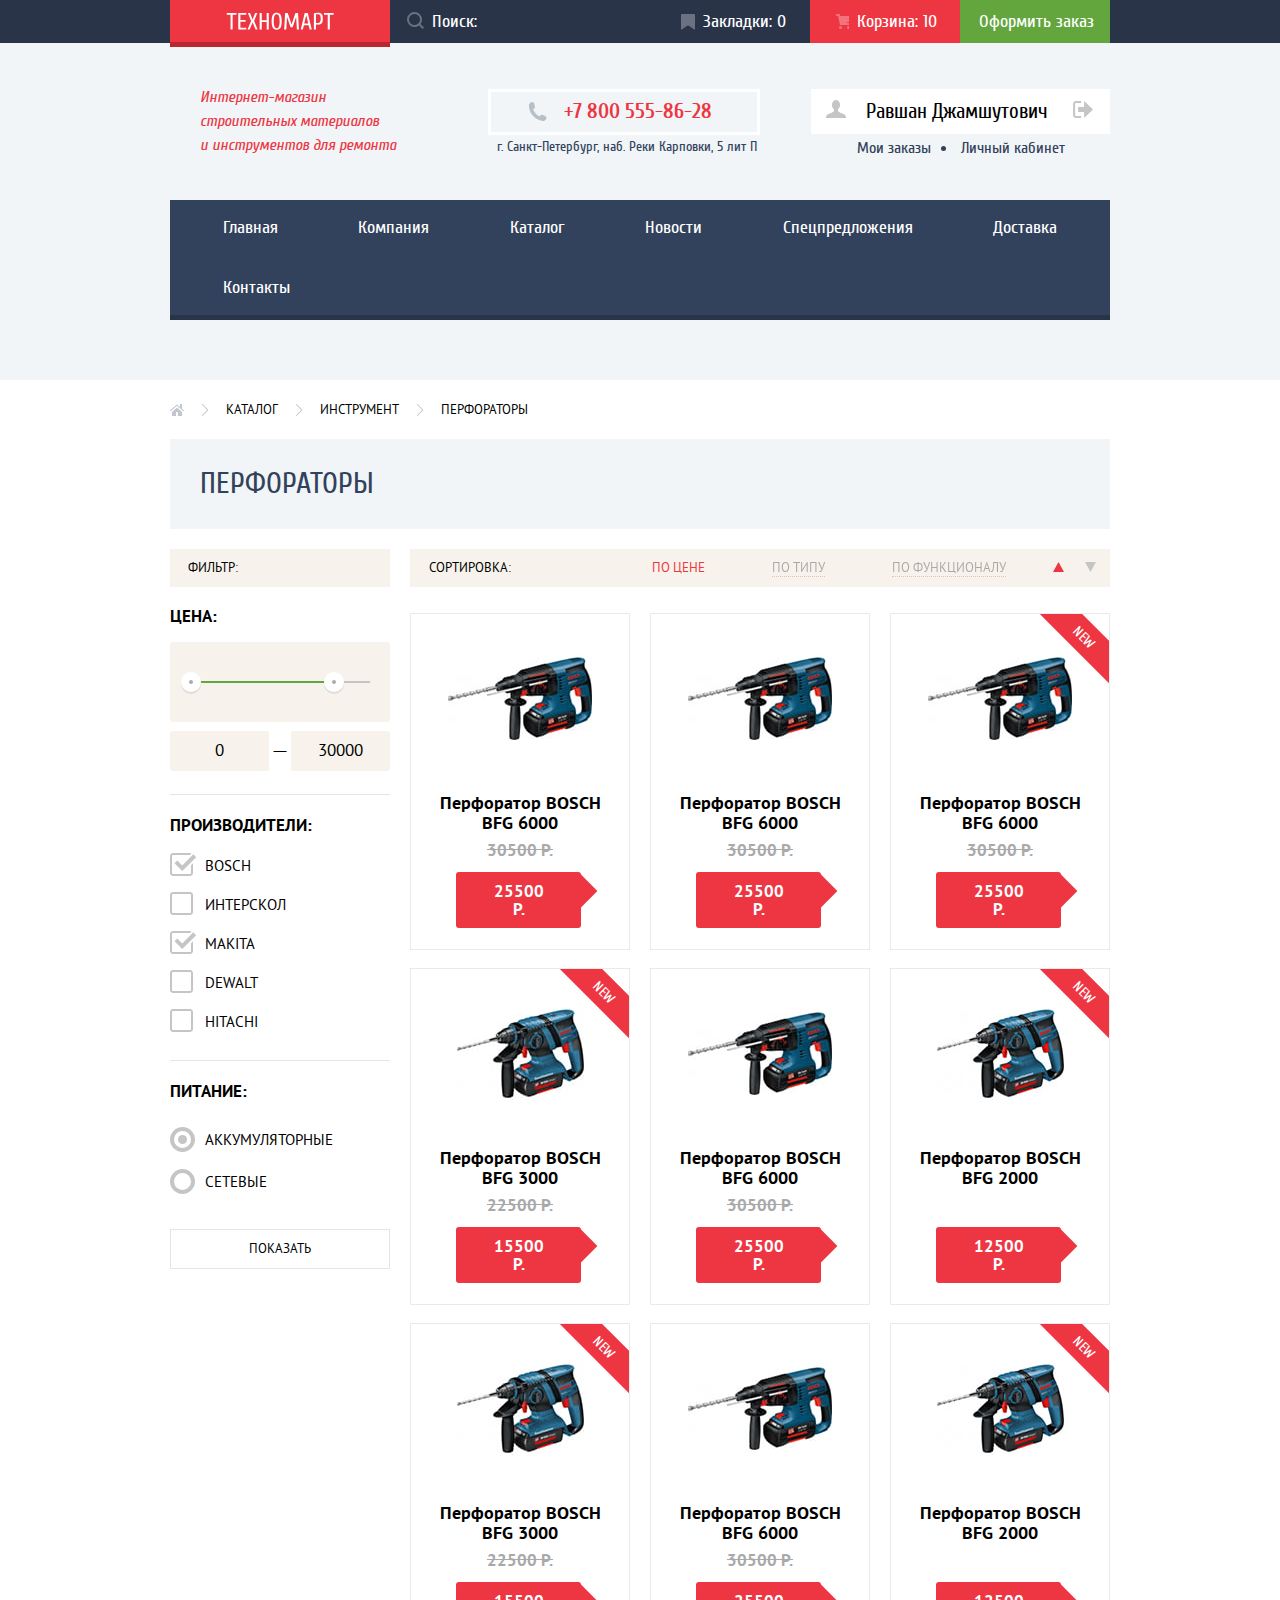
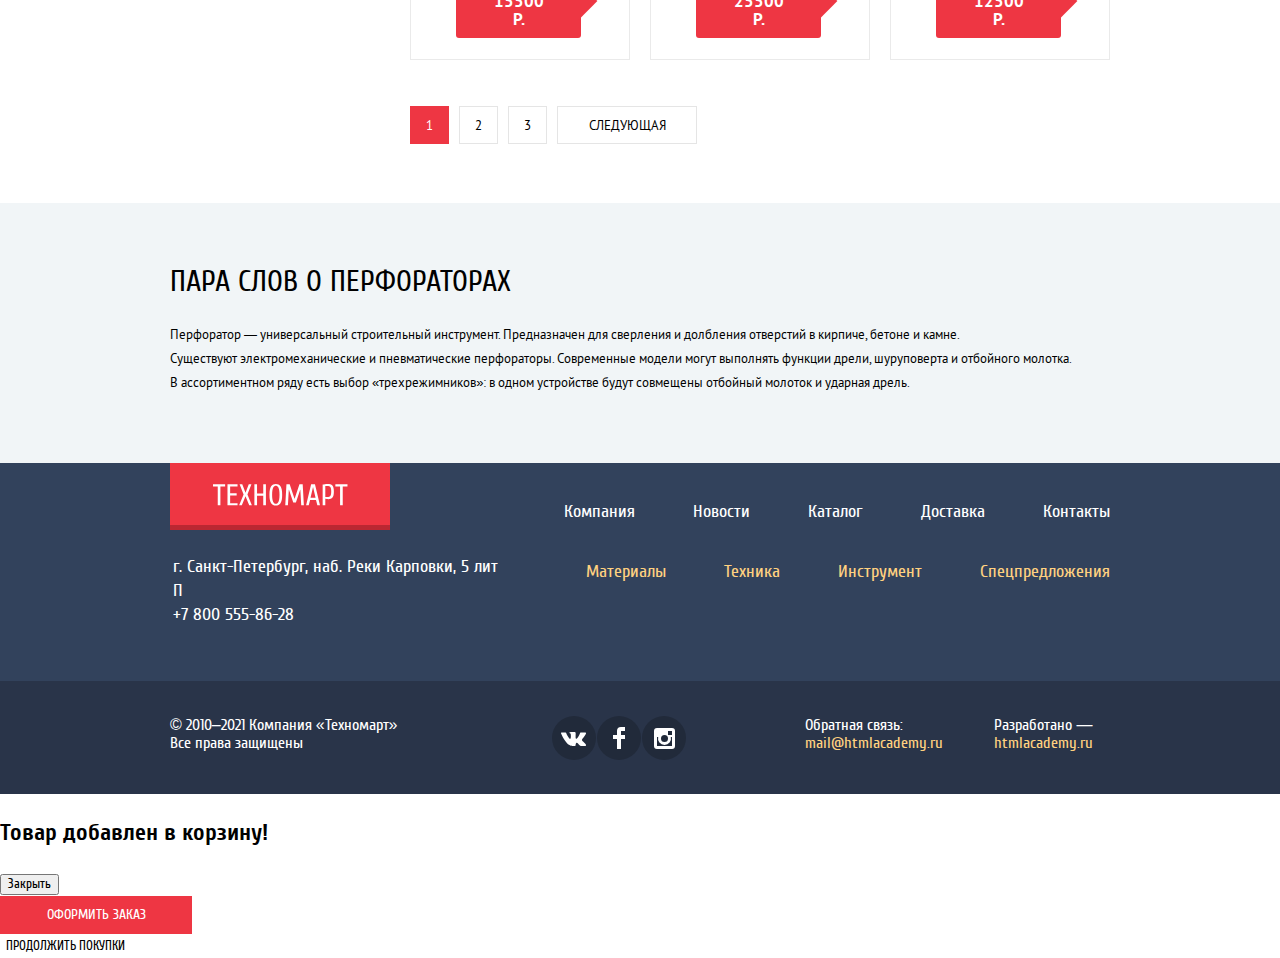
==== commit c1e5ae82: "Доработка багов и несоответствий макету" ====
--- a/catalog.html
+++ b/catalog.html
@@ -22,7 +22,7 @@
         </a>
         <form class="search" action="https://echo.academy.ru" method="get">
           <label class="visually-hidden" for="search-field">Поиск по сайту</label>
-          <input class="search-field" type="text" name="search-field" id="search-field" placeholder="Поиск:">
+          <input class="search-field" type="search" name="search-field" id="search-field" placeholder="Поиск:">
           <svg class="search-icon" width="17" height="17" fill="none" xmlns="http://www.w3.org/2000/svg">
             <path fill-rule="evenodd" clip-rule="evenodd" d="M13.458 12.044 17 15.586
             15.586 17l-3.542-3.542A7.465 7.465 0 0 1 7.5 15 7.5 7.5 0 1 1 15 7.5c0 1.643-.542
@@ -130,7 +130,7 @@
         <h2 class="sub-title">Фильтр:</h2>
         <form class="filter" action="https://echo.htmlacademy.ru" method="post">
           <fieldset class="filter-item">
-            <legend class="filter-price-title">Цена:</legend>
+            <legend class="price-headline">Цена:</legend>
             <div class="range-filter">
               <div class="range-panel">
                 <div class="scale">
@@ -146,14 +146,14 @@
             </div>
             <div class="price-controls">
               <label class="visually-hidden" for="filter-price-min">Минимальная цена</label>
-              <input class="filter-price-min" type="text" name="min-price" id="filter-price-min" placeholder="0">
+              <input class="filter-price-min" type="number" name="min-price" id="filter-price-min" placeholder="0">
               <span>—</span>
               <label class="visually-hidden" for="filter-price-max">Максимальная цена</label>
-              <input class="filter-price-max" type="text" name="max-price" id="filter-price-max" placeholder="30000">
+              <input class="filter-price-max" type="number" name="max-price" id="filter-price-max" placeholder="30000">
             </div>
           </fieldset>
           <fieldset class="filter-item">
-            <legend>Производители:</legend>
+            <legend class="manufacturers-headline">Производители:</legend>
             <ul class="manufacturers-list">
               <li>
                 <input class="filter-checkbox visually-hidden" type="checkbox" checked name="manufacturers[]"
@@ -183,7 +183,7 @@
             </ul>
           </fieldset>
           <fieldset class="filter-item">
-            <legend>Питание:</legend>
+            <legend class="battery-headline">Питание:</legend>
             <ul class="battery-list">
               <li>
                 <input class="filter-radio visually-hidden" type="radio" checked name="supply" id="battery">
@@ -404,7 +404,7 @@
   <footer class="main-footer">
     <div class="container">
       <div class="main-footer-top">
-        <a class="logo footer-logo" href="#">
+        <a class="logo footer-logo" href="index.html">
           <img src="img/icons/logo-technomart.svg" width="220" height="68" alt="Буквенный логотип магазина Техномарт.">
         </a>
         <ul class="footer-menu-list">
--- a/css/style.css
+++ b/css/style.css
@@ -64,6 +64,7 @@
   --bg-modals: #F4F4F4;
   --bg-catalog: #F7F3EC;
   --border-color: #EAEAEA;
+  --border-color-active: #8D1E26;
   --click-accent: #BA2732;
   --click-header: #161D29;
   --click-menu: #1D2739;
@@ -183,9 +184,9 @@
   box-shadow: 0 5px var(--click-accent);
 }
 
-.header-logo[href]:active,
-.footer-logo[href]:active {
+.logo[href]:active {
   background: var(--click-accent);
+  box-shadow: 0 5px var(--border-color-active);
 }
 
 .search {
@@ -201,7 +202,7 @@
 
 .search-field {
   display: block;
-  width: 228px;
+  width: 270px;
   height: 42px;
   margin: 0;
   padding: 0;
@@ -250,10 +251,11 @@
 }
 
 .user-link {
-  display: block;
+  display: flex;
   box-sizing: border-box;
+  align-items: center;
   width: 150px;
-  padding-top: 9px;
+  padding-top: 10px;
   padding-bottom: 9px;
   font-size: 18px;
   line-height: 24px;
@@ -261,37 +263,39 @@
 }
 
 .bookmark {
-  position: relative;
-  text-align: right;
-  padding-left: 23px;
+  justify-content: flex-end;
+  padding-left: 5px;
   padding-right: 24px;
 }
 
+.bookmark span {
+  margin-left: 5px;
+}
+
 .bookmark::before {
-  position: absolute;
   content: "";
-  top: 12px;
-  left: 20px;
   width: 14px;
   height: 16px;
+  margin-right: 8px;
   background-image: url("../img/icons/icon-bookmark.svg");
   opacity: 0.3;
 }
 
 .cart {
-  position: relative;
-  text-align: right;
   padding-left: 26px;
   padding-right: 23px;
 }
 
+.cart span {
+  margin-left: 5px;
+}
+
 .cart::before {
-  position: absolute;
   content: "";
-  top: 12px;
-  left: 25px;
   width: 15px;
   height: 15px;
+  margin-top: -1px;
+  margin-right: 8px;
   background: url("../img/icons/icon-cart.svg");
   opacity: 0.3;
 }
@@ -426,15 +430,22 @@
 }
 
 .user-id a:focus path,
-.user-id a:hover path {
+.user-id a:hover path,
+.user-profile:hover path,
+.user-profile:focus path,
+.log-out:hover path,
+.log-out:focus path {
   fill: var(--hover-icon);
 }
 
-.user-id a:active {
+.user-id a:active,
+.user-profile:active span {
   color: var(--click-user);
 }
 
-.user-id a:active path {
+.user-id a:active path,
+.user-profile:active path,
+.log-out:active path  {
   fill: var(--click-user);
 }
 
@@ -454,6 +465,7 @@
 
 .menu-list {
   display: flex;
+  flex-wrap: wrap;
   justify-content: space-between;
   padding: 0 25px;
   box-shadow: inset 0 -5px var(--bg-dark);
@@ -891,8 +903,8 @@
 
 .card-action-buttons {
   display: none;
-  margin-top: 38px;
-  margin-bottom: 52px;
+  margin-top: 39px;
+  margin-bottom: 54px;
   order: -1;
 }
 
@@ -1231,7 +1243,7 @@
 }
 
 .footer-top-text {
-  margin: 0 58px 0 3px;
+  margin: 0 0 0 3px;
   padding: 0;
   width: 333px;
   font-size: 18px;
@@ -1250,7 +1262,7 @@
   list-style: none;
   margin: 0;
   margin-top: 5px;
-  margin-left: 22px;
+  margin-left: 80px;
   padding: 0;
   font-size: 18px;
   line-height: 24px;
@@ -1480,11 +1492,6 @@
   color: var(--click-user);
 }
 
-.user-box a:focus,
-.user-box a:hover {
-  color: var(--text-black);
-}
-
 /* main-catalog */
 
 .catalog-wrapper {
@@ -1643,6 +1650,16 @@
   left: 168px;
 }
 
+.toggle:focus,
+.toggle:hover {
+  background: var(--hover-border);
+  box-shadow: 0 2px 0 0 var(--click-user);
+}
+
+.toggle:active {
+  border-color: var(--text-extra-light);
+}
+
 .price-controls {
   display: flex;
   justify-content: space-between;
@@ -1660,6 +1677,12 @@
   text-align: center;
 }
 
+input[type="number"]::-webkit-outer-spin-button,
+input[type="number"]::-webkit-inner-spin-button {
+  -webkit-appearance: none;
+  margin: 0;
+}
+
 .filter-price-min::placeholder,
 .filter-price-max::placeholder {
   font-family: "PT Sans", "Arial", sans-serif;
@@ -1674,15 +1697,24 @@
   outline: 1px solid var(--click-user);
 }
 
-.filter legend {
-  margin-bottom: 16px;
+.price-headline,
+.manufacturers-headline,
+.battery-headline {
   font-weight: bold;
   font-size: 17px;
   line-height: 30px;
 }
 
-.filter .filter-price-title {
+.price-headline {
   margin-bottom: 11px;
+}
+
+.manufacturers-headline {
+  margin-bottom: 16px;
+}
+
+.battery-headline {
+  margin-bottom: 24px;
 }
 
 .filter label {
@@ -1694,20 +1726,26 @@
 .battery-list {
   margin: 0;
   padding: 0;
-  padding-left: 35px;
+  list-style: none;
+}
+
+.manufacturers-list {
   padding-bottom: 9px;
-  list-style: none;
-}
-
-.manufacturers-list li,
+}
+
+.manufacturers-list li {
+  margin-bottom: 20px;
+}
+
 .battery-list li {
-  margin-bottom: 20px;
+  margin-bottom: 23px;
 }
 
 .manufacturers-list label,
 .battery-list label {
   display: block;
   position: relative;
+  padding-left: 35px;
   cursor: pointer;
 }
 
@@ -1716,25 +1754,26 @@
   position: absolute;
   content: "";
   top: -3px;
-  left: -35px;
-  width: 23px;
+  left: 0;
   height: 23px;
   background-color: var(--click-user);
 }
 
 .filter-checkbox+label::before {
+  width: 23px;
   -webkit-mask-image: url("../img/icons/checkbox-off.svg");
 }
 
 .filter-checkbox:checked+label::after {
+  width: 27px;
   -webkit-mask-image: url("../img/icons/checkbox-on.svg");
 }
 
 .filter-radio+label::before {
   position: absolute;
   content: "";
-  top: -5px;
-  left: -35px;
+  top: -3px;
+  left: 0;
   width: 17px;
   height: 17px;
   border: 4px solid var(--click-user);
@@ -1744,8 +1783,8 @@
 .filter-radio:checked+label::after {
   position: absolute;
   content: "";
-  top: 3px;
-  left: -27px;
+  top: 5px;
+  left: 8px;
   width: 9px;
   height: 9px;
   background-color: var(--click-user);
@@ -1789,14 +1828,24 @@
   box-sizing: border-box;
   width: 220px;
   padding: 10px;
+  cursor: pointer;
 }
 
 /* paggination */
 .pagination-list {
   display: flex;
+  flex-wrap: wrap;
   margin: 0;
   padding: 0;
   list-style: none;
+}
+
+.pagination-list li {
+  margin-right: 10px;
+}
+
+.pagination-list li:last-child {
+  margin-right: 0;
 }
 
 .show,
@@ -1813,10 +1862,9 @@
 
 .pagination-item {
   display: block;
-  margin-right: 10px;
   padding: 10px 15px;
   box-sizing: border-box;
-  width: 38px;
+  min-width: 38px;
   height: 38px;
 }
 
@@ -1926,7 +1974,7 @@
   gap: 18px 20px;
   margin: 0;
   padding: 0;
-  margin-bottom: 48px;
+  margin-bottom: 46px;
   list-style: none;
   font-family: "PT Sans", "Arial", sans-serif;
 }
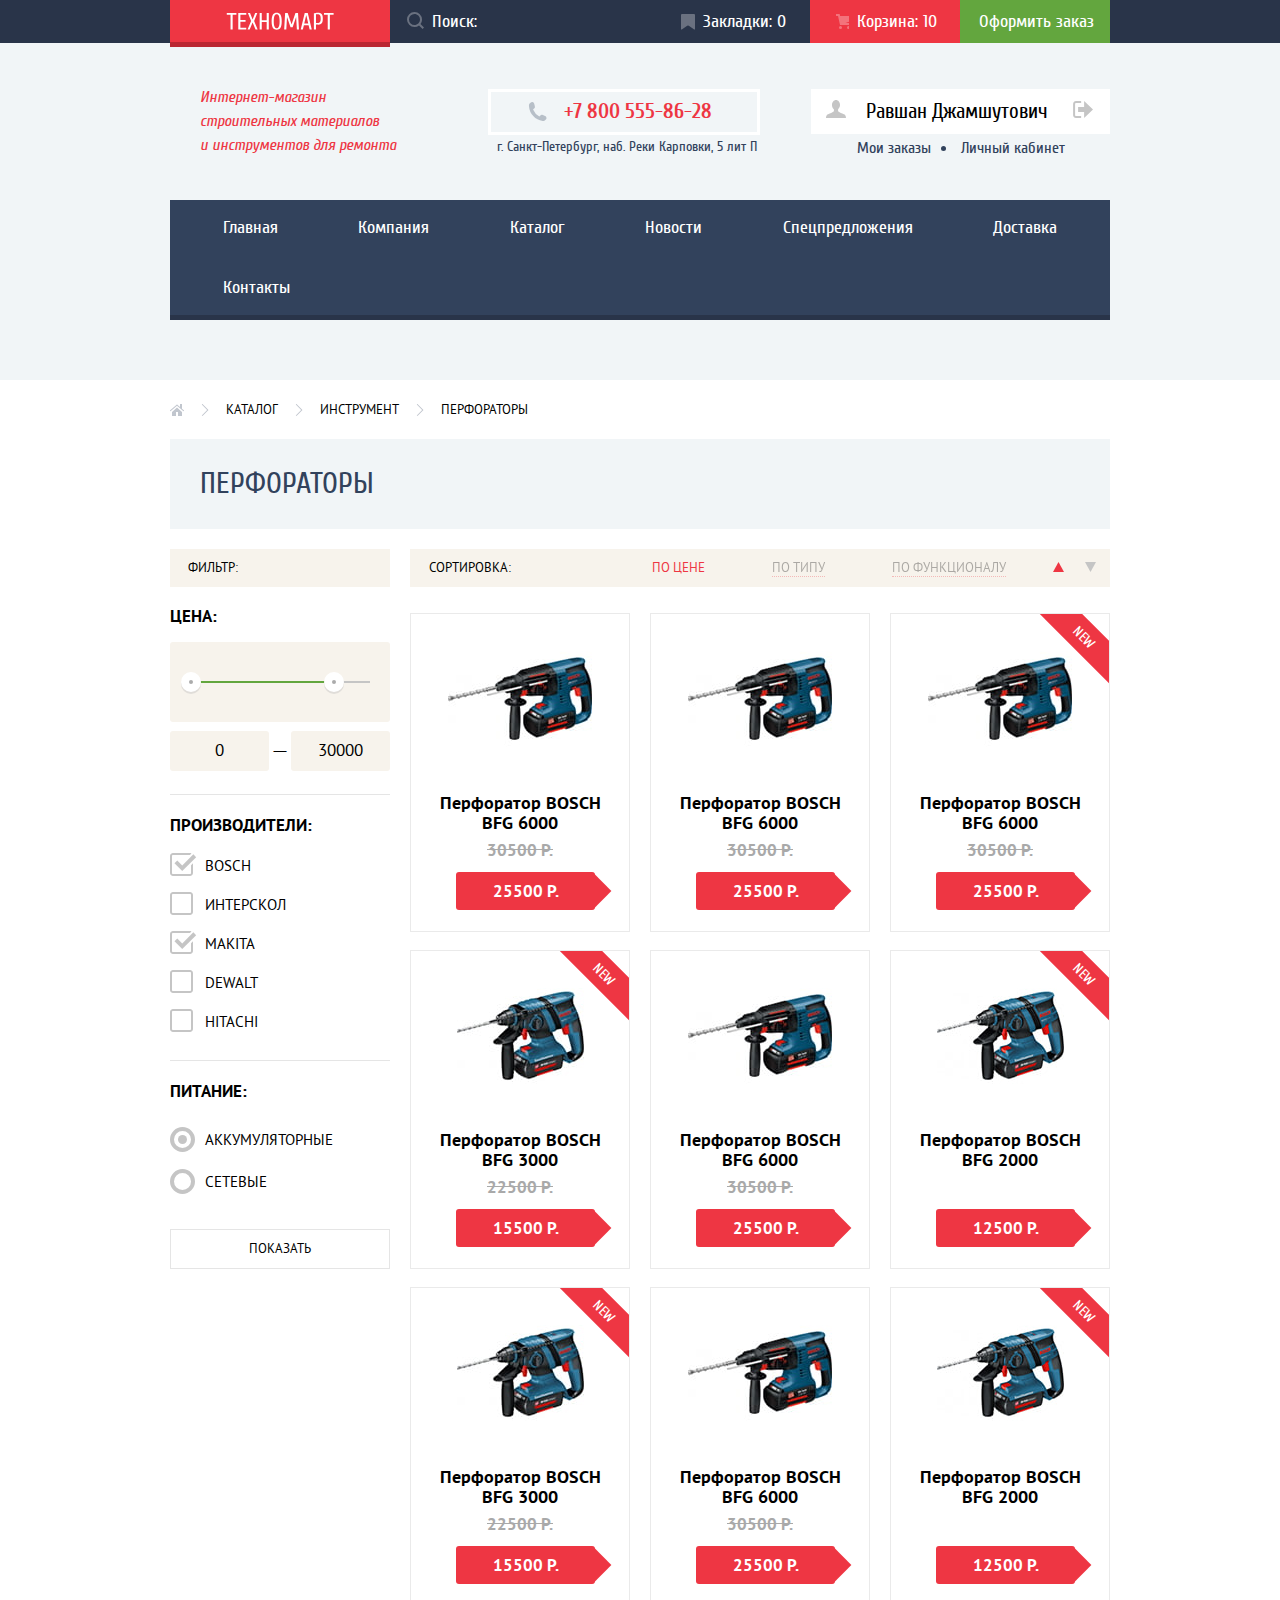
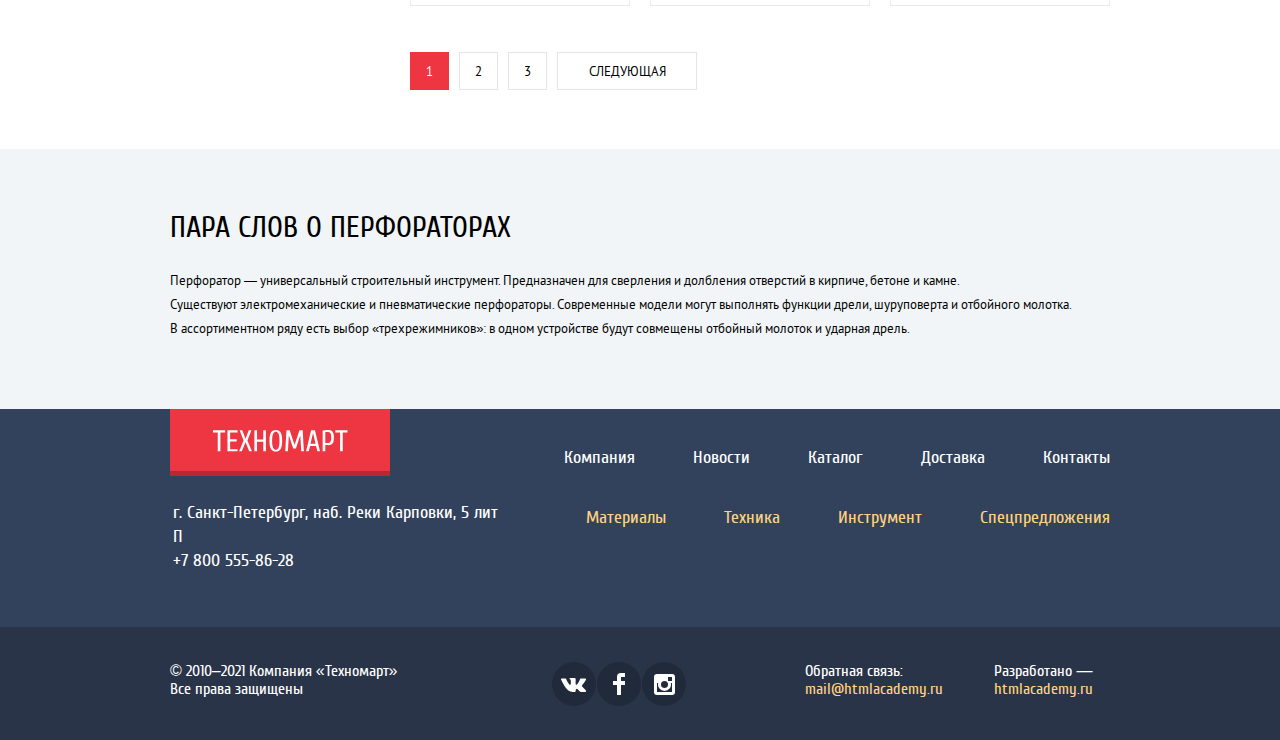
==== commit 20531328: "Оформление модальных окон" ====
--- a/catalog.html
+++ b/catalog.html
@@ -3,8 +3,8 @@
 
 <head>
   <meta charset="utf-8">
-  <link rel="stylesheet" href="css/normalize.css">
-  <link rel="stylesheet" href="css/style.css">
+  <link rel="stylesheet" href="css/normalize.min.css">
+  <link rel="stylesheet" href="css/style.min.css">
   <link rel="icon" href="favicon.ico">
   <link rel="icon" href="img/favicons/favicon.svg" type="image/svg+xml">
   <link rel="apple-touch-icon" href="img/favicons/180.png">
@@ -392,7 +392,7 @@
     <section class="note">
       <div class="container">
         <h2 class="headline">Пара слов о перфораторах</h2>
-        <p>Перфоратор — универсальный строительный инструмент. Предназначен для сверления и долбления отверстий в
+        <p>Перфоратор &mdash; универсальный строительный инструмент. Предназначен для сверления и долбления отверстий в
           кирпиче, бетоне и камне.<br> Существуют электромеханические и пневматические перфораторы. Современные
           модели могут выполнять функции дрели, шуруповерта и отбойного молотка. <br>В ассортиментном ряду есть выбор
           «трехрежимников»: в одном устройстве будут совмещены отбойный молоток и ударная дрель.
@@ -473,12 +473,16 @@
     </div>
   </footer>
 
-  <section class="modal modal-cart">
-    <h2 class="visually-hidden">Добавлено в корзину</h2>
-    <p>Товар добавлен в корзину!</p>
-    <button class="button-close" type="button">Закрыть</button>
-    <a class="button" href="#">Оформить заказ</a>
-    <button class="button-continue" type="button">Продолжить покупки</button>
+  <section class="modal modal-cart hidden">
+    <div class="modal-cart-top">
+      <h2 class="visually-hidden">Добавлено в корзину</h2>
+      <p>Товар добавлен в корзину!</p>
+      <button class="button-close" type="button" aria-label="Закрыть"></button>
+    </div>
+    <div class="modal-buttons">
+      <a class="button" href="#">Оформить заказ</a>
+      <button class="button-continue" type="button">Продолжить покупки</button>
+    </div>
   </section>
 
 </body>
--- a/css/style.min.css
+++ b/css/style.min.css
@@ -0,0 +1 @@
+@font-face{font-family:Cuprum;font-weight:400;font-style:normal;font-display:swap;src:url(../fonts/cuprum.woff2) format("woff2"),url(../fonts/cuprum.woff) format("woff")}@font-face{font-family:Cuprum;font-weight:700;font-style:normal;font-display:swap;src:url(../fonts/cuprumbold.woff2) format("woff2"),url(../fonts/cuprumbold.woff) format("woff")}@font-face{font-family:Cuprum;font-weight:400;font-style:italic;font-display:swap;src:url(../fonts/cuprumitalic.woff2) format("woff2"),url(../fonts/cuprumitalic.woff) format("woff")}@font-face{font-family:Cuprum;font-weight:700;font-style:italic;font-display:swap;src:url(../fonts/cuprumbolditalic.woff2) format("woff2"),url(../fonts/cuprumbolditalic.woff) format("woff")}@font-face{font-family:"PT Sans";font-weight:400;font-style:normal;font-display:swap;src:url(../fonts/ptsans.woff2) format("woff2"),url(../fonts/ptsans.woff) format("woff")}@font-face{font-family:"PT Sans";font-weight:700;font-style:normal;font-display:swap;src:url(../fonts/ptsansbold.woff2) format("woff2"),url(../fonts/ptsansbold.woff) format("woff")}:root{--accent-color:#EE3643;--bg-dark:#293449;--bg-light:#F1F5F7;--bg-extra-light:#F9F5F0;--bg-modals:#F1F1F1;--bg-catalog:#F7F3EC;--border-color:#EAEAEA;--border-color-active:#8D1E26;--click-accent:#BA2732;--click-header:#161D29;--click-menu:#1D2739;--click-order:#518534;--click-user:#C5C5C5;--click-user-30:rgba(197, 197, 197, 0.3);--hover-icon:#3D546F;--hover-accent:#CA2C37;--hover-order:#5FBB2D;--hover-border:#32425C;--hover-paggination:#B5B5B5;--order-color:#63A63E;--paggination-color:#E5E5E5;--range:#FFBF47;--range-tools:#3BBCE3;--range-machines:#DC91D8;--range-sale:#8ED78F;--shadow-order:#367315;--socials-color:#212A3A;--text-black:#000000;--text-black-15:rgba(0, 0, 0, 0.15);--text-black-10:rgba(0, 0, 0, 0.1);--text-black-25:rgba(0, 0, 0, 0.25);--text-dark:#32425C;--text-light:#FFD180;--text-extra-light:#A9A9A9;--text-extra-light-30:rgba(169, 169, 169, 0.3);--text-white:#FFFFFF;--text-white-50:rgba(250, 250, 250, 0.5);--text-white-30:rgba(250, 250, 250, 0.3);--toggle-color:#ABABAB;--toggle-color-30:rgba(171, 171, 171, 0.3)}.page{height:100%}.page-body{display:-ms-grid;display:grid;-ms-grid-rows:-webkit-min-content 1fr -webkit-min-content;-ms-grid-rows:min-content 1fr min-content;grid-template-rows:-webkit-min-content 1fr -webkit-min-content;grid-template-rows:min-content 1fr min-content;-ms-flex-line-pack:start;align-content:start;margin:0;padding:0;min-width:960px;min-height:100%;font-family:Cuprum,Tahoma,sans-serif;font-weight:400;font-size:13px;line-height:24px;color:var(--text-black);background:var(--text-white)}a{text-decoration:none}img{display:block;max-width:100%;height:auto}.visually-hidden{position:absolute;width:1px;height:1px;margin:-1px;border:0;padding:0;white-space:nowrap;-webkit-clip-path:inset(100%);clip-path:inset(100%);clip:rect(0 0 0 0);overflow:hidden}.container{width:940px;margin:0 auto;padding:0 10px}.hidden{display:none}.main-header{background:var(--bg-light);margin-bottom:59px}.header-top-wrapper{display:-webkit-box;display:-ms-flexbox;display:flex;-ms-flex-wrap:wrap;flex-wrap:wrap}.main-header-top{background:var(--bg-dark);margin-bottom:46px}.logo{display:block;-webkit-box-sizing:border-box;box-sizing:border-box;background:var(--accent-color)}.header-logo{width:220px;height:42px;padding:12px 56px;-webkit-box-shadow:0 5px var(--click-accent);box-shadow:0 5px var(--click-accent)}.logo[href]:active{background:var(--click-accent);-webkit-box-shadow:0 5px var(--border-color-active);box-shadow:0 5px var(--border-color-active)}.search{position:relative}.search-icon{position:absolute;top:12px;left:17px;opacity:.3}.search-field{display:block;width:270px;height:42px;margin:0;padding:0;padding-left:42px;font-size:18px;line-height:24px;color:var(--text-white);background:0 0;border:none}.search:hover .search-icon{opacity:1}.search:active .search-icon,.search:focus-within .search-icon{opacity:1}.search:active .search-icon path,.search:focus-within .search-icon path{fill:var(--accent-color)}.search-field::-webkit-input-placeholder{font-size:inherit;line-height:inherit;color:inherit}.search-field::-moz-placeholder{font-size:inherit;line-height:inherit;color:inherit}.search-field:-ms-input-placeholder{font-size:inherit;line-height:inherit;color:inherit}.search-field::-ms-input-placeholder{font-size:inherit;line-height:inherit;color:inherit}.search-field::placeholder{font-size:inherit;line-height:inherit;color:inherit}.search-field:focus{outline:0;color:var(--text-black);background:var(--text-white)}.search-field::-moz-placeholder{opacity:1}.search-field:-moz-placeholder{opacity:1}.user-link{display:-webkit-box;display:-ms-flexbox;display:flex;-webkit-box-sizing:border-box;box-sizing:border-box;-webkit-box-align:center;-ms-flex-align:center;align-items:center;width:150px;padding-top:10px;padding-bottom:9px;font-size:18px;line-height:24px;color:var(--text-white)}.bookmark{-webkit-box-pack:end;-ms-flex-pack:end;justify-content:flex-end;padding-left:5px;padding-right:24px}.bookmark span{margin-left:5px}.bookmark::before{content:"";width:14px;height:16px;margin-right:8px;background-image:url(../img/icons/icon-bookmark.svg);opacity:.3}.cart{padding-left:26px;padding-right:23px}.cart span{margin-left:5px}.cart::before{content:"";width:15px;height:15px;margin-top:-1px;margin-right:8px;background:url(../img/icons/icon-cart.svg);opacity:.3}.bookmark:focus::before,.bookmark:hover::before,.cart:focus::before,.cart:hover::before{opacity:1}.order{padding-left:19px;padding-right:16px}.bookmark:active,.cart:active{opacity:.5;background:var(--click-header)}.order{background:var(--order-color)}.order:focus,.order:hover{background:var(--hover-order)}.order:active{color:var(--text-white-50);background:var(--order-color)}.main-header-middle{display:-webkit-box;display:-ms-flexbox;display:flex;margin-bottom:41px}.description{margin:0;margin-top:-4px;padding-left:30px;font-style:italic;font-size:16px;line-height:24px;color:var(--accent-color)}.header-contacts{margin-left:92px;margin-right:auto;text-align:center}.header-phone{display:-webkit-box;display:-ms-flexbox;display:flex;-webkit-box-align:center;-ms-flex-align:center;align-items:center;margin:0;padding:4px 45px 6px 37px;font-weight:700;font-size:21px;line-height:30px;color:var(--accent-color);border:3px solid var(--text-white)}.header-phone:focus,.header-phone:hover{color:var(--socials-color)}.header-phone:active{color:var(--click-user)}.header-phone::before{content:"";margin-right:17px;width:19px;height:19px;background:url(../img/icons/icon-phone.svg)}.header-contacts p{margin:0;margin-left:5px;font-style:normal;font-size:14px;line-height:24px;color:var(--text-dark)}.user-id{display:-webkit-box;display:-ms-flexbox;display:flex;-webkit-box-pack:justify;-ms-flex-pack:justify;justify-content:space-between;width:281px;height:45px}.user-id-login{display:-webkit-box;display:-ms-flexbox;display:flex;-webkit-box-align:center;-ms-flex-align:center;align-items:center;width:75px;padding:12px 27px 12px 19px;font-size:21px;line-height:21px;color:var(--text-black);background:var(--text-white)}.user-id-login svg{margin-right:6px;width:20px;height:17px}.user-id-signup{display:block;padding:12px 24px;font-size:21px;line-height:21px;color:var(--text-black);background:var(--text-white)}.user-id a:focus,.user-id a:hover{color:var(--accent-color)}.log-out:focus path,.log-out:hover path,.user-id a:focus path,.user-id a:hover path,.user-profile:focus path,.user-profile:hover path{fill:var(--hover-icon)}.user-id a:active,.user-profile:active span{color:var(--click-user)}.log-out:active path,.user-id a:active path,.user-profile:active path{fill:var(--click-user)}.header-navigation{margin-bottom:60px}.menu-list{list-style:none;margin:0;padding:0;font-size:18px;line-height:24px;color:var(--text-white);background:var(--text-dark)}.menu-list{display:-webkit-box;display:-ms-flexbox;display:flex;-ms-flex-wrap:wrap;flex-wrap:wrap;-webkit-box-pack:justify;-ms-flex-pack:justify;justify-content:space-between;padding:0 25px;-webkit-box-shadow:inset 0 -5px var(--bg-dark);box-shadow:inset 0 -5px var(--bg-dark)}.menu-item{display:block;padding:16px 28px 20px;color:var(--text-white)}.menu-item[href]:focus,.menu-item[href]:hover{background:var(--bg-dark)}.menu-item[href]:active{opacity:.5}.range{display:-ms-grid;display:grid;-ms-grid-columns:1fr 20px 1fr 20px 1fr;grid-template-columns:1fr 1fr 1fr;gap:20px;margin-bottom:59px}.range-item{padding:20px 31px 0 23px;width:246px;height:103px}.range-item h3{margin:0;margin-bottom:14px;font-size:24px;line-height:30px;color:var(--text-white)}.range-item a{display:block;width:135px;margin:0;padding:10px;-webkit-box-sizing:border-box;box-sizing:border-box;font-size:14px;line-height:18px;text-transform:uppercase;text-align:center;color:var(--text-white);background:var(--text-white-30)}.materials{background:var(--range)}.materials::after{position:absolute;content:"";top:30px;right:43px;width:44px;height:65px;background:url(../img/icons/bucket.svg) no-repeat}.new{position:relative;overflow:hidden}.new-sign{display:block;position:absolute;top:8px;right:-35px;width:100px;padding:7px 10px 5px;font-family:Cuprum,Tahoma,sans-serif;font-weight:400;font-size:14px;line-height:18px;text-align:center;text-transform:uppercase;color:var(--text-white);background:var(--accent-color);border:none;-webkit-transform:rotate(45deg);-ms-transform:rotate(45deg);transform:rotate(45deg)}.tools{position:relative;background:var(--range-tools)}.tools::after{position:absolute;content:"";top:33px;right:31px;width:75px;height:61px;background:url(../img/icons/drill.svg) no-repeat}.tech{position:relative;background:var(--range-machines)}.tech::after{position:absolute;content:"";top:31px;right:31px;width:78px;height:62px;background:url(../img/icons/tractor.svg) no-repeat}.sale{position:relative;-ms-grid-column:3;-ms-grid-column-span:1;grid-column:3/4;-ms-grid-row:2;-ms-grid-row-span:1;grid-row:2/3;background:var(--range-sale)}.sale h3{margin-bottom:10px}.sale a{padding-top:12px}.sale::after{position:absolute;content:"";top:25px;right:45px;width:59px;height:72px;background:url(../img/icons/shopping-trolley.svg) no-repeat}.free-delivery{position:relative;-ms-grid-column:3;-ms-grid-column-span:1;grid-column:3/4;-ms-grid-row:3;-ms-grid-row-span:1;grid-row:3/4;background:var(--range)}.free-delivery a{padding-left:10px;padding-right:10px}.free-delivery::after{position:absolute;content:"";top:32px;right:31px;width:78px;height:62px;background:url(../img/icons/truck.svg) no-repeat}.range-item a:focus,.range-item a:hover{background:var(--click-user-30)}.range-item a:active{background:var(--text-extra-light-30)}.gallery{position:relative;-ms-grid-column:1;-ms-grid-column-span:2;grid-column:1/3;-ms-grid-row:2;-ms-grid-row-span:2;grid-row:2/4}.gallery ul{list-style:none;margin:0;padding:0}.gallery-slider{-webkit-box-sizing:border-box;box-sizing:border-box;width:620px;height:266px}.gallery-slider-title{margin:0;padding:0;padding:23px 10px 5px 24px;font-size:36px;line-height:36px;font-weight:700;text-transform:uppercase;color:var(--text-white);background:var(--text-black-25)}.gallery p{margin:0;margin-bottom:96px;padding:0;padding:0 10px 16px 24px;font-size:18px;line-height:24px;font-weight:400;color:var(--text-white);background:var(--text-black-25)}.gallery .button{margin-left:24px}.perforators{background:var(--click-user) url(../img/perforator.jpg) no-repeat}.drills{background:var(--click-user) url(../img/drill.jpg) no-repeat}.gallery-arrow{position:absolute;content:"";width:22px;height:40px;cursor:pointer;border:none}.gallery-arrow-back{top:122px;left:24px;background:url(../img/icons/icon-arrow.svg)}.gallery-arrow-next{top:122px;right:20px;-webkit-transform:rotate(180deg);-ms-transform:rotate(180deg);transform:rotate(180deg);background:url(../img/icons/icon-arrow.svg)}.gallery-button-dots{display:-webkit-box;display:-ms-flexbox;display:flex;position:absolute;bottom:36px;left:295px}.gallery-button-dot{content:"";width:10px;height:10px;margin:0;margin-right:10px;padding:0;border-radius:50%;background:var(--text-white);border:2px solid var(--text-white);cursor:pointer}.gallery-button-dot:last-child{margin:0}.button-dot-current{background:var(--accent-color)}.button{display:block;-webkit-box-sizing:border-box;box-sizing:border-box;width:192px;padding:10px;font-size:14px;line-height:18px;text-align:center;text-transform:uppercase;color:var(--text-white);background:var(--accent-color);border:none}.button:focus,.button:hover{background:var(--hover-accent)}.button:active{background:var(--click-accent)}.popular{margin-bottom:70px}.title-wrapper{display:-webkit-box;display:-ms-flexbox;display:flex;-webkit-box-pack:justify;-ms-flex-pack:justify;justify-content:space-between;background:var(--bg-extra-light);margin-bottom:20px;padding:25px 14px 25px 30px}.highlight-headline{margin:0;margin-right:10px;-ms-flex-item-align:center;-ms-grid-row-align:center;align-self:center;font-size:30px;line-height:30px;font-weight:400;text-transform:uppercase;color:var(--text-dark)}.popular .button{-ms-flex-item-align:center;-ms-grid-row-align:center;align-self:center}.popular-goods-list{display:-ms-grid;display:grid;-ms-grid-columns:1fr 20px 1fr 20px 1fr 20px 1fr;grid-template-columns:repeat(4,1fr);gap:20px;list-style:none;margin:0;padding:0;font-family:"PT Sans",Arial,sans-serif}.good-item{display:-webkit-box;display:-ms-flexbox;display:flex;-webkit-box-orient:vertical;-webkit-box-direction:normal;-ms-flex-direction:column;flex-direction:column;-webkit-box-pack:start;-ms-flex-pack:start;justify-content:flex-start;border:1px solid var(--border-color)}.product-image{display:-webkit-box;display:-ms-flexbox;display:flex;-webkit-box-orient:vertical;-webkit-box-direction:normal;-ms-flex-direction:column;flex-direction:column;-webkit-box-pack:center;-ms-flex-pack:center;justify-content:center;margin-bottom:9px;height:170px;-webkit-box-ordinal-group:0;-ms-flex-order:-1;order:-1}.product-image img{margin:auto;object-fit:contain}.good-item h3{margin:0 17px 8px;padding:0;text-align:center;font-weight:700;font-size:18px;line-height:20px;color:var(--text-black)}.good-item s{margin:0 auto 13px;font-weight:700;font-size:17px;line-height:18px;text-align:center;color:var(--text-extra-light)}.current-price{display:block;position:relative;-webkit-box-sizing:border-box;box-sizing:border-box;min-width:125px;margin:auto 34px 21px 45px;padding:10px;font-weight:700;font-size:17px;line-height:18px;text-align:center;color:var(--text-white);background:var(--accent-color);border-radius:3px}.current-price::after{position:absolute;content:"";top:6px;right:-11px;width:26px;height:26px;-webkit-transform:rotate(45deg);-ms-transform:rotate(45deg);transform:rotate(45deg);background:var(--accent-color)}.brand-item:focus,.brand-item:hover,.good-item:focus,.good-item:hover{-webkit-box-shadow:0 4px 20px var(--text-black-15);box-shadow:0 4px 20px var(--text-black-15)}.good-item:focus .product-image,.good-item:hover .product-image{display:none}.good-item:focus .card-action-buttons,.good-item:hover .card-action-buttons{display:block}.card-action-buttons{display:none;margin-top:39px;margin-bottom:54px;-webkit-box-ordinal-group:0;-ms-flex-order:-1;order:-1}.buy{display:-webkit-box;display:-ms-flexbox;display:flex;-webkit-box-sizing:border-box;box-sizing:border-box;width:135px;height:38px;padding:10px 12px 10px 25px;margin:0 auto 10px;font-family:Cuprum,Tahoma,sans-serif;font-size:14px;line-height:18px;text-transform:uppercase;text-align:center;color:var(--text-white);background:var(--order-color);-webkit-box-shadow:inset 0 -2px 0 0 var(--shadow-order);box-shadow:inset 0 -2px 0 0 var(--shadow-order);border-radius:2px}.buy::before{content:"";width:15px;height:15px;margin-right:8px;background:url(../img/icons/icon-cart.svg) no-repeat;opacity:.3}.buy:focus,.buy:hover{background:var(--hover-order)}.buy:active{background:var(--click-order)}.add-mark{display:block;-webkit-box-sizing:border-box;box-sizing:border-box;width:135px;height:38px;margin:0 auto;padding:8px 27px;font-family:Cuprum,Tahoma,sans-serif;font-size:14px;line-height:18px;text-align:center;text-transform:uppercase;color:var(--text-dark);border:3px solid var(--order-color);border-radius:2px}.add-mark:focus,.add-mark:hover{border:3px solid var(--text-dark)}.add-mark:active{border:3px solid var(--text-dark);opacity:.5}.brands{margin-bottom:70px}.brands .button{-ms-flex-item-align:center;-ms-grid-row-align:center;align-self:center}.brands-list{margin:0;padding:0;display:-ms-grid;display:grid;-ms-grid-columns:1fr 20px 1fr 20px 1fr 20px 1fr;grid-template-columns:repeat(4,1fr);gap:20px;list-style:none}.brand-item{display:-webkit-box;display:-ms-flexbox;display:flex;width:218px;height:142px;-webkit-box-pack:center;-ms-flex-pack:center;justify-content:center;-webkit-box-align:center;-ms-flex-align:center;align-items:center;border:1px solid var(--border-color)}.brand-item img{object-fit:contain}.brand-item:active{opacity:.15}.features{margin-bottom:70px;padding-top:65px;background:var(--bg-light)}.headline{margin:0;margin-bottom:26px;font-size:30px;line-height:30px;font-weight:400;text-transform:uppercase}.feature-slide h3{margin:0;margin-bottom:30px;font-size:30px;line-height:30px;font-weight:400;text-transform:uppercase;color:var(--text-dark)}.features-text{margin:0;padding:0;margin-bottom:30px;font-family:"PT Sans",Arial,sans-serif;font-size:13px;line-height:24px}.feature-slide p{margin:0;padding:0;margin-bottom:25px}.features-wrapper{padding:0;padding-bottom:60px;display:-ms-grid;display:grid;-ms-grid-columns:240px 1fr;grid-template-columns:240px 1fr}.features-slider-buttons{position:relative;padding:40px 0}.features-slider-buttons::after{position:absolute;content:"";width:10px;height:279px;top:0;left:230px;background:url(../img/border-line.png) no-repeat}.feature-button{-webkit-box-sizing:border-box;box-sizing:border-box;width:240px;height:61px;padding:13px 22px 20px 22px;font-weight:700;font-size:21px;line-height:30px;text-align:left;color:var(--text-white);background:var(--text-dark);border:none}.feature-button:focus,.feature-button:hover{background:var(--bg-dark)}.feature-button-active{color:var(--text-dark);background:var(--text-white)}.feature-button-active:focus,.feature-button-active:hover{color:var(--text-dark);background:var(--text-white)}.features-slider-list{margin:0;margin-left:80px;padding:0;padding-top:38px;list-style:none}.feature-slide{min-height:188px}.delivery{background:url(../img/service-delivery.png) no-repeat right 20px}.guarantee{background:url(../img/service-guarantee.png) no-repeat right 20px}.credit{background:url(../img/service-credit.png) no-repeat 155px 0}.index-columns{display:-webkit-box;display:-ms-flexbox;display:flex;-webkit-box-pack:justify;-ms-flex-pack:justify;justify-content:space-between;margin-bottom:72px}.about-us{width:460px}.about-us p{margin:0;margin-bottom:25px;font-family:"PT Sans",Arial,sans-serif;font-size:13px;line-height:24px}.about-us p:last-of-type{margin:3px}.trans-list{margin:0;margin-bottom:20px;padding:0;padding-left:37px;list-style:none;font-size:18px;line-height:24px}.trans-item{position:relative;margin-bottom:12px}.trans-item::before{position:absolute;content:"";width:25px;height:2px;left:-37px;top:10px;background:var(--accent-color)}.about-us .button{width:220px}.contacts{width:300px}.contacts p{margin:0;margin-bottom:32px;font-family:"PT Sans",Arial,sans-serif;font-size:13px;line-height:24px}.contacts-mini-map{display:block;border:1px solid transparent;margin-bottom:25px}.contacts-mini-map:hover{border:1px solid var(--accent-color)}.contacts .button{width:300px}.main-footer{background:var(--text-dark)}.main-footer-top{display:-ms-grid;display:grid;-ms-grid-columns:-webkit-min-content 1fr;-ms-grid-columns:min-content 1fr;grid-template-columns:-webkit-min-content 1fr;grid-template-columns:min-content 1fr;margin-bottom:54px}.footer-logo{-webkit-box-sizing:border-box;box-sizing:border-box;width:220px;height:62px;margin-bottom:30px;padding:20px 42px;-webkit-box-shadow:0 5px var(--click-accent);box-shadow:0 5px var(--click-accent)}.footer-menu-list{display:-webkit-box;display:-ms-flexbox;display:flex;-ms-flex-wrap:wrap;flex-wrap:wrap;-webkit-box-pack:end;-ms-flex-pack:end;justify-content:flex-end;list-style:none;margin:0;margin-top:37px;padding:0;font-size:18px;line-height:24px;color:var(--text-white);background:var(--text-dark)}.footer-menu-list li{margin-right:58px}.footer-menu-list li:last-child{margin-right:0}.footer-menu-item{display:block;color:var(--text-white)}.footer-top-text{margin:0 0 0 3px;padding:0;width:333px;font-size:18px;line-height:24px;color:var(--text-white)}.footer-tel{color:inherit}.sub-menu-list{display:-webkit-box;display:-ms-flexbox;display:flex;-ms-flex-wrap:wrap;flex-wrap:wrap;-webkit-box-pack:justify;-ms-flex-pack:justify;justify-content:space-between;list-style:none;margin:0;margin-top:5px;margin-left:80px;padding:0;font-size:18px;line-height:24px;color:var(--text-white);background:var(--text-dark)}.copyright,.sub-menu-item{color:var(--text-light)}.copyright:focus,.copyright:hover,.footer-menu-item[href]:focus,.footer-menu-item[href]:hover,.footer-tel:focus,.footer-tel:hover,.sub-menu-item:focus,.sub-menu-item:hover{-webkit-text-decoration-line:underline;text-decoration-line:underline}.footer-menu-item[href]:active,.sub-menu-item:active{text-decoration:none;opacity:.5}.main-footer-bottom{background:var(--bg-dark)}.footer-bottom-wrapper{display:-webkit-box;display:-ms-flexbox;display:flex;padding:35px 140px 34px}.footer-text{margin:0;padding:0;font-size:16px;line-height:18px;color:var(--text-white)}.socials-list{display:-webkit-box;display:-ms-flexbox;display:flex;-webkit-box-pack:justify;-ms-flex-pack:justify;justify-content:space-between;list-style:none;margin:0;margin-left:155px;margin-right:118px;padding:0}.social-item{display:block;width:44px;height:44px;margin-right:1px;border-radius:50%}.social-vk{background:url(../img/icons/icon-vk.svg) center no-repeat,var(--socials-color)}.social-fb{background:url(../img/icons/icon-fb.svg) center no-repeat,var(--socials-color)}.social-inst{background:url(../img/icons/icon-insta.svg) center no-repeat,var(--socials-color)}.social-fb:active,.social-fb:focus,.social-fb:hover,.social-inst:active,.social-inst:focus,.social-inst:hover,.social-vk:active,.social-vk:focus,.social-vk:hover{background-color:var(--accent-color)}.footer-feedback{display:block;margin-right:51px}.copyright:active{color:var(--accent-color);text-decoration:none}.modal{position:fixed;-webkit-box-sizing:border-box;box-sizing:border-box;margin:auto;background:linear-gradient(to top,var(--bg-modals) 112px,var(--text-white) 112px);border-top:7px solid var(--accent-color);-webkit-box-shadow:0 4px 20px var(--text-black-15);box-shadow:0 4px 20px var(--text-black-15)}.button-close{position:absolute;width:21px;height:21px;top:11px;right:10px;background:url(../img/icons/icon-close.svg) center no-repeat;border:none;cursor:pointer}.modal-contact{top:100px;left:0;right:0;bottom:auto;width:620px}.modal-contact-grid{display:-ms-grid;display:grid;width:460px;-ms-grid-columns:1fr 20px 1fr;grid-template-columns:1fr 1fr;-ms-grid-rows:-webkit-min-content 13px 1fr;-ms-grid-rows:min-content 13px 1fr;grid-template-rows:-webkit-min-content 1fr;grid-template-rows:min-content 1fr;margin:39px 80px 0;gap:13px 20px}.modal-contact-grid>:nth-child(1){-ms-grid-row:1;-ms-grid-column:1}.modal-contact-grid>:nth-child(2){-ms-grid-row:1;-ms-grid-column:3}.modal-contact-grid>:nth-child(3){-ms-grid-row:3;-ms-grid-column:1}.modal-contact-grid>:nth-child(4){-ms-grid-row:3;-ms-grid-column:3}.contact-form p{margin:0;padding:0}.contact-name{-ms-grid-column:1;-ms-grid-column-span:1;grid-column:1/2;-ms-grid-row:1;-ms-grid-row-span:1;grid-row:1/2}.contact-email{-ms-grid-column:2;-ms-grid-column-span:1;grid-column:2/3;-ms-grid-row:1;-ms-grid-row-span:1;grid-row:1/2}.contact-comment{-ms-grid-column:1;-ms-grid-column-span:2;grid-column:1/3;-ms-grid-row:2;-ms-grid-row-span:1;grid-row:2/3}.contact-form label{list-style:none;font-size:18px;line-height:24px}.contact-form input[placeholder],.contact-form textarea{padding:7px 8px 7px 12px;font-family:"PT Sans",Arial,sans-serif;font-size:13px;line-height:24px;color:var(--text-extra-light)}.contact-form input{width:204px;padding:0;margin:0;border:2px solid var(--click-user);border-radius:2px}.contact-form textarea{width:452px;min-height:114px;margin-bottom:37px;border:2px solid var(--click-user);border-radius:2px}.submit{width:460px}.contact-form input:focus,.contact-form textarea:focus{outline:0;border:2px solid var(--text-extra-light)}.modal-map{top:100px;left:0;right:0;bottom:auto;width:943px}.modal-map iframe{border:none}.modal-cart{top:100px;left:0;right:0;bottom:auto;width:620px}.modal-cart-top{position:relative;font-weight:700;font-size:24px;line-height:30px;text-align:center;padding-top:73px}.modal-cart p{position:relative;margin:0;padding:0 0 60px}.modal-cart p::before{position:absolute;content:"";width:66px;height:66px;top:-18px;left:82px;background:url(../img/icons/icon-mark.svg) center no-repeat}.modal-buttons{display:-webkit-box;display:-ms-flexbox;display:flex;-webkit-box-pack:center;-ms-flex-pack:center;justify-content:center;margin:0;padding:37px 10px}.button-continue{display:block;-webkit-box-sizing:border-box;box-sizing:border-box;width:192px;margin-left:10px;padding:10px;font-size:14px;line-height:18px;text-align:center;text-transform:uppercase;background:var(--text-white);border:none}.button-continue:focus,.button-continue:hover{color:var(--accent-color)}.button-continue:active{color:var(--text-extra-light)}.catalog-page header{margin-bottom:21px}.full-cart{background:var(--accent-color)}.added-bookmark{background:var(--click-accent)}.user-box{width:299px}.user-profile-wrapper{display:-webkit-box;display:-ms-flexbox;display:flex;-webkit-box-pack:justify;-ms-flex-pack:justify;justify-content:space-between;-webkit-box-align:center;-ms-flex-align:center;align-items:center;padding:11px 17px 12px 15px;font-size:21px;line-height:21px;background:var(--text-white)}.user-profile span{margin-left:15px;color:var(--text-black)}.additional-links{display:-webkit-box;display:-ms-flexbox;display:flex;-webkit-box-pack:center;-ms-flex-pack:center;justify-content:center;margin:0;padding:0;list-style:none}.additional-links a{display:block;margin-top:5px;font-style:normal;font-size:16px;line-height:18px;color:var(--text-dark)}.additional-links-order{position:relative;margin-right:30px}.additional-links-order::after{position:absolute;content:"";top:7px;right:-15px;width:5px;height:5px;border-radius:50%;background:var(--hover-border)}.additional-links a:focus,.additional-links a:hover{color:var(--accent-color)}.additional-links a:active{color:var(--click-user)}.catalog-wrapper{display:-ms-grid;display:grid;-ms-grid-columns:220px 20px 1fr;grid-template-columns:220px 1fr;gap:20px;margin-bottom:59px}.breadcrumps{display:-webkit-box;display:-ms-flexbox;display:flex;-ms-flex-wrap:wrap;flex-wrap:wrap;-webkit-box-align:center;-ms-flex-align:center;align-items:center;grid-column:1/-1;margin:0;padding:0;list-style:none}.breadcrumps-item{display:block;font-family:"PT Sans",Arial,sans-serif;font-size:13px;line-height:18px;text-transform:uppercase;color:var(--text-black)}.breadcrumps-item:not(.breadcrumps-item-main){position:relative;padding-left:42px}.breadcrumps-item-main{width:14px;height:12px;background:url(../img/icons/icon-home.svg) center no-repeat}.breadcrumps-item:not(.breadcrumps-item-main)::before{position:absolute;content:"";width:8px;height:12px;top:3px;left:17px;background:url(../img/icons/icon-right-small.svg) center no-repeat}.breadcrumps-item:focus,.breadcrumps-item:hover{-webkit-text-decoration-line:underline;text-decoration-line:underline}.breadcrumps-item:active{color:var(--accent-color);text-decoration:none}.breadcrumps-item-current:active,.breadcrumps-item-current:focus,.breadcrumps-item-current:hover{color:var(--text-black);text-decoration:none}.page-title{grid-column:1/-1;margin:0;padding:30px;font-style:normal;font-weight:400;font-size:30px;line-height:30px;text-transform:uppercase;color:var(--text-dark);background:var(--bg-light)}.filters{-ms-grid-row:3;-ms-grid-row-span:1;grid-row:3/4;font-family:"PT Sans",Arial,sans-serif;text-transform:uppercase}.sub-title{margin:0;margin-bottom:14px;padding:10px 18px;font-weight:400;font-size:13px;line-height:18px;background:var(--bg-catalog)}.filter-item{margin:0;margin-bottom:15px;padding:0;border:none;border-bottom:1px solid var(--text-black-10)}.filter-item:nth-child(3){border:none}.range-filter{width:220px}.range-panel{position:relative;height:41px;border-radius:3px;margin-bottom:9px;padding-top:39px;padding-left:20px;padding-right:20px;background:var(--bg-catalog)}.range-panel .scale{height:2px;background:var(--click-user)}.range-panel .bar{width:84%;height:2px;background:var(--order-color)}.range-panel .toggle{position:absolute;top:30px;left:0;width:4px;height:4px;background:var(--toggle-color);border:8px solid var(--text-white);border-radius:50%;-webkit-box-shadow:0 2px 0 0 var(--toggle-color-30);box-shadow:0 2px 0 0 var(--toggle-color-30)}.range-panel .toggle-min{left:18px}.range-panel .toggle-max{left:168px}.toggle:focus,.toggle:hover{background:var(--hover-border);-webkit-box-shadow:0 2px 0 0 var(--click-user);box-shadow:0 2px 0 0 var(--click-user)}.toggle:active{border-color:var(--text-extra-light)}.price-controls{display:-webkit-box;display:-ms-flexbox;display:flex;-webkit-box-pack:justify;-ms-flex-pack:justify;justify-content:space-between;-webkit-box-align:center;-ms-flex-align:center;align-items:center;margin-bottom:23px}.filter-price-max,.filter-price-min{width:95px;height:38px;background:var(--bg-catalog);border:none;border-radius:3px;text-align:center}input[type=number]::-webkit-inner-spin-button,input[type=number]::-webkit-outer-spin-button{-webkit-appearance:none;margin:0}.filter-price-max::-webkit-input-placeholder,.filter-price-min::-webkit-input-placeholder{font-family:"PT Sans",Arial,sans-serif;font-size:17px;line-height:18px;text-align:center;color:var(--text-black)}.filter-price-max::-moz-placeholder,.filter-price-min::-moz-placeholder{font-family:"PT Sans",Arial,sans-serif;font-size:17px;line-height:18px;text-align:center;color:var(--text-black)}.filter-price-max:-ms-input-placeholder,.filter-price-min:-ms-input-placeholder{font-family:"PT Sans",Arial,sans-serif;font-size:17px;line-height:18px;text-align:center;color:var(--text-black)}.filter-price-max::-ms-input-placeholder,.filter-price-min::-ms-input-placeholder{font-family:"PT Sans",Arial,sans-serif;font-size:17px;line-height:18px;text-align:center;color:var(--text-black)}.filter-price-max::placeholder,.filter-price-min::placeholder{font-family:"PT Sans",Arial,sans-serif;font-size:17px;line-height:18px;text-align:center;color:var(--text-black)}.filter-price-max:focus,.filter-price-min:focus{outline:1px solid var(--click-user)}.battery-headline,.manufacturers-headline,.price-headline{font-weight:700;font-size:17px;line-height:30px}.price-headline{margin-bottom:11px}.manufacturers-headline{margin-bottom:16px}.battery-headline{margin-bottom:24px}.filter label{font-size:15px;line-height:19px}.battery-list,.manufacturers-list{margin:0;padding:0;list-style:none}.manufacturers-list{padding-bottom:9px}.manufacturers-list li{margin-bottom:20px}.battery-list li{margin-bottom:23px}.battery-list label,.manufacturers-list label{display:block;position:relative;padding-left:35px;cursor:pointer}.filter-checkbox+label::before,.filter-checkbox:checked+label::after{position:absolute;content:"";top:-3px;left:0;height:23px;background-color:var(--click-user)}.filter-checkbox+label::before{width:23px;-webkit-mask-image:url(../img/icons/checkbox-off.svg)}.filter-checkbox:checked+label::after{width:27px;-webkit-mask-image:url(../img/icons/checkbox-on.svg)}.filter-radio+label::before{position:absolute;content:"";top:-3px;left:0;width:17px;height:17px;border:4px solid var(--click-user);border-radius:50%}.filter-radio:checked+label::after{position:absolute;content:"";top:5px;left:8px;width:9px;height:9px;background-color:var(--click-user);border-radius:50%}.filter-checkbox:checked+label::before{display:none}.filter-checkbox:checked:hover+label::after,.filter-checkbox:hover+label::before{background-color:var(--toggle-color)}.filter-checkbox:disabled+label,.filter-checkbox:disabled+label::after,.filter-checkbox:disabled+label::before{opacity:.4;cursor:default}.filter-radio:hover+label::before{border-color:var(--toggle-color)}.filter-radio:checked:hover+label::after{background-color:var(--toggle-color)}.filter-radio:disabled+label,.filter-radio:disabled+label::after,.filter-radio:disabled+label::before{opacity:.4;cursor:default}.show{-webkit-box-sizing:border-box;box-sizing:border-box;width:220px;padding:10px;cursor:pointer}.pagination-list{display:-webkit-box;display:-ms-flexbox;display:flex;-ms-flex-wrap:wrap;flex-wrap:wrap;margin:0;padding:0;list-style:none}.pagination-list li{margin-right:10px}.pagination-list li:last-child{margin-right:0}.pagination-item,.show{font-family:"PT Sans",Arial,sans-serif;font-size:13px;line-height:18px;text-transform:uppercase;text-align:center;color:var(--text-black);background:0 0;border:1px solid var(--paggination-color)}.pagination-item{display:block;padding:10px 15px;-webkit-box-sizing:border-box;box-sizing:border-box;min-width:38px;height:38px}.pagination-item-next{width:140px}.pagination-item[href]:focus,.pagination-item[href]:hover,.show:focus,.show:hover{border:1px solid var(--click-user)}.pagination-item[href]:active,.show:active{border:1px solid var(--accent-color)}.pagination-item-current{color:var(--text-white);background:var(--accent-color);border:1px solid var(--accent-color)}.sorting{display:-webkit-box;display:-ms-flexbox;display:flex;-ms-flex-wrap:wrap;flex-wrap:wrap;-webkit-box-pack:justify;-ms-flex-pack:justify;justify-content:space-between;-webkit-box-align:center;-ms-flex-align:center;align-items:center;margin:0;margin-bottom:26px;padding:10px 14px 10px 19px;font-family:"PT Sans",Arial,sans-serif;font-weight:400;font-size:13px;line-height:18px;text-transform:uppercase;background:var(--bg-catalog)}.sorting h3{margin:0;margin-right:140px;font-family:"PT Sans",Arial,sans-serif;font-weight:400;font-size:13px;line-height:18px;text-transform:uppercase}.sorting-list{display:-webkit-box;display:-ms-flexbox;display:flex;-ms-flex-wrap:wrap;flex-wrap:wrap;-webkit-box-pack:justify;-ms-flex-pack:justify;justify-content:space-between;margin:0;padding:0;width:354px;list-style:none}.sorting-item{color:var(--text-black);opacity:.3;border-bottom:1px dotted var(--accent-color)}.sorting-range-list{display:-webkit-box;display:-ms-flexbox;display:flex;-webkit-box-pack:justify;-ms-flex-pack:justify;justify-content:space-between;-webkit-box-align:center;-ms-flex-align:center;align-items:center;width:43px;margin:0;margin-left:46px;padding:0;list-style:none}.sorting-item:focus,.sorting-item:hover{opacity:1;border-bottom:2px solid var(--accent-color)}.sorting-active{color:var(--accent-color);opacity:1;border:none}.sorting-range-item path:focus,.sorting-range-item path:hover{fill:var(--text-black)}.sorting-range-active path{fill:var(--accent-color)}.goods-list{display:-ms-grid;display:grid;-ms-grid-columns:1fr 20px 1fr 20px 1fr;grid-template-columns:repeat(3,1fr);gap:18px 20px;margin:0;padding:0;margin-bottom:46px;list-style:none;font-family:"PT Sans",Arial,sans-serif}.note{padding-top:64px;padding-bottom:68px;background:var(--bg-light)}.note p{margin:0;margin-top:25px;font-family:"PT Sans",Arial,sans-serif;font-size:13px;line-height:24px}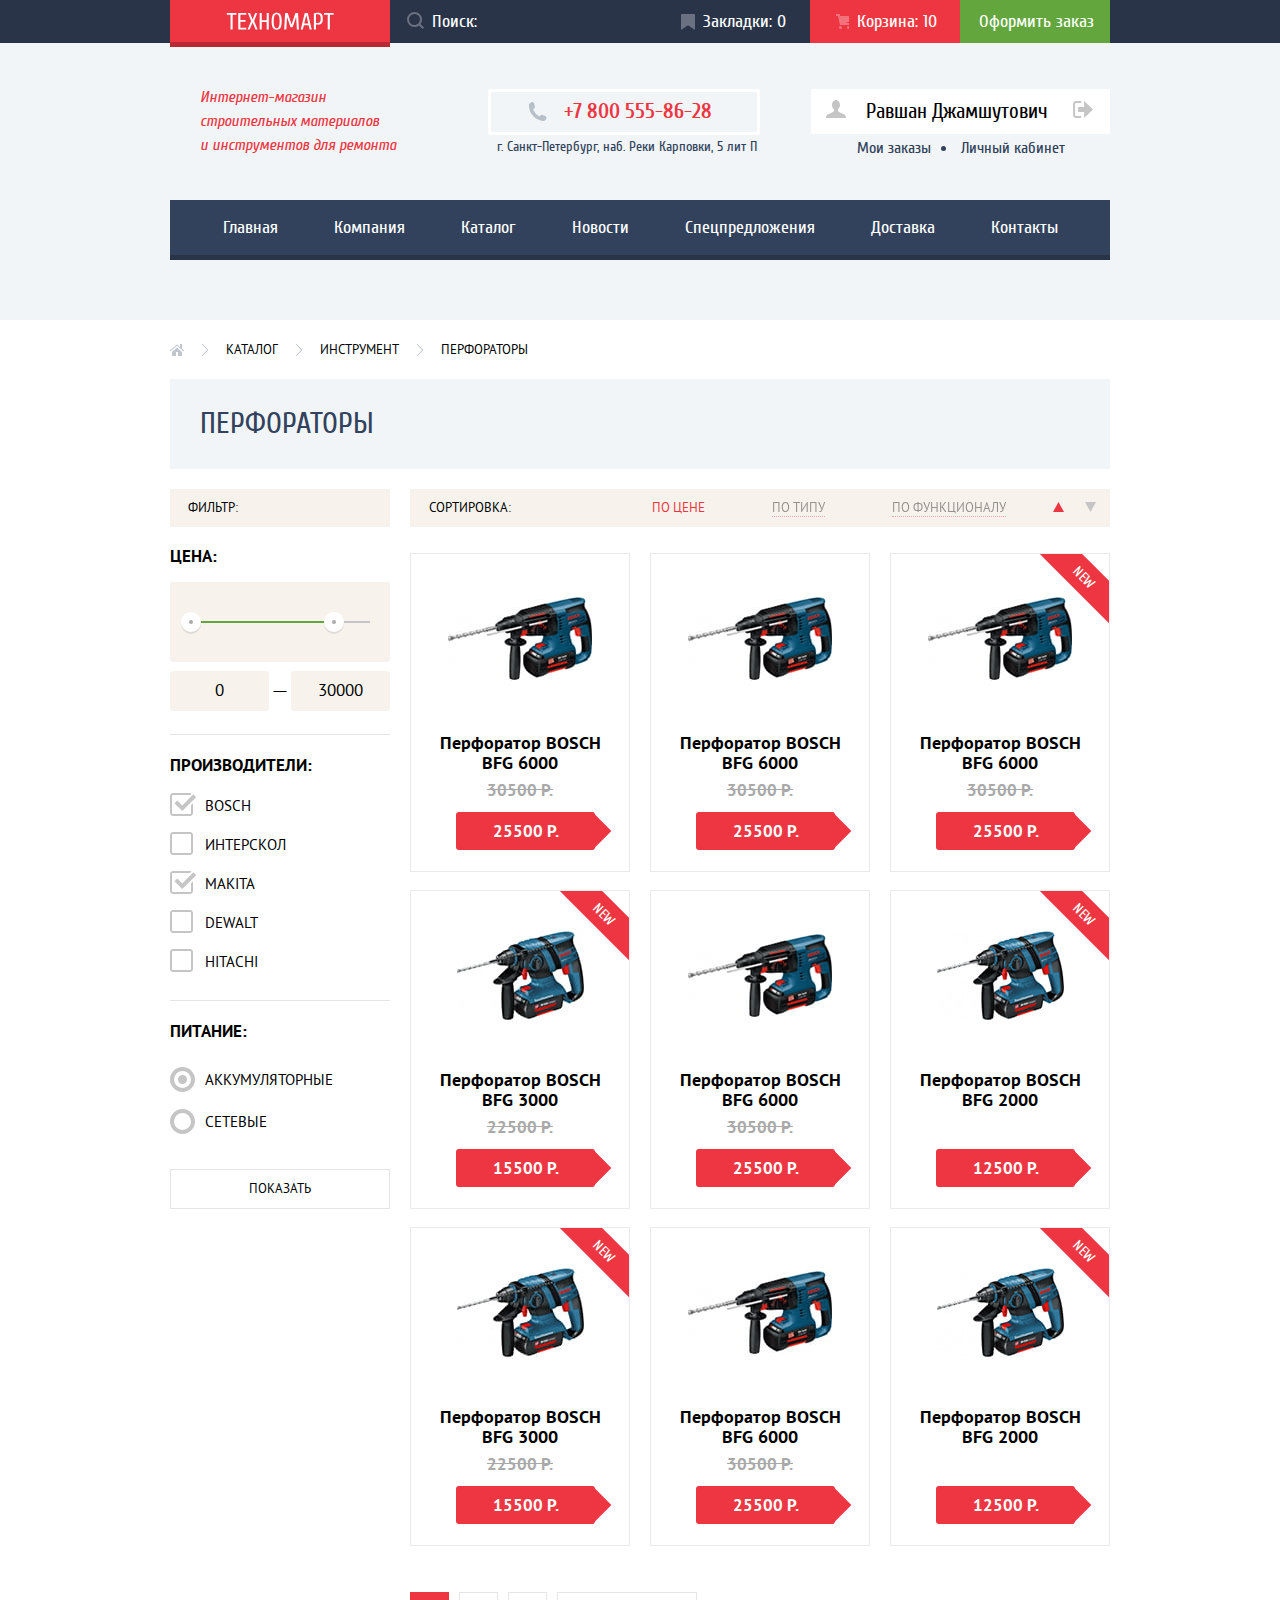
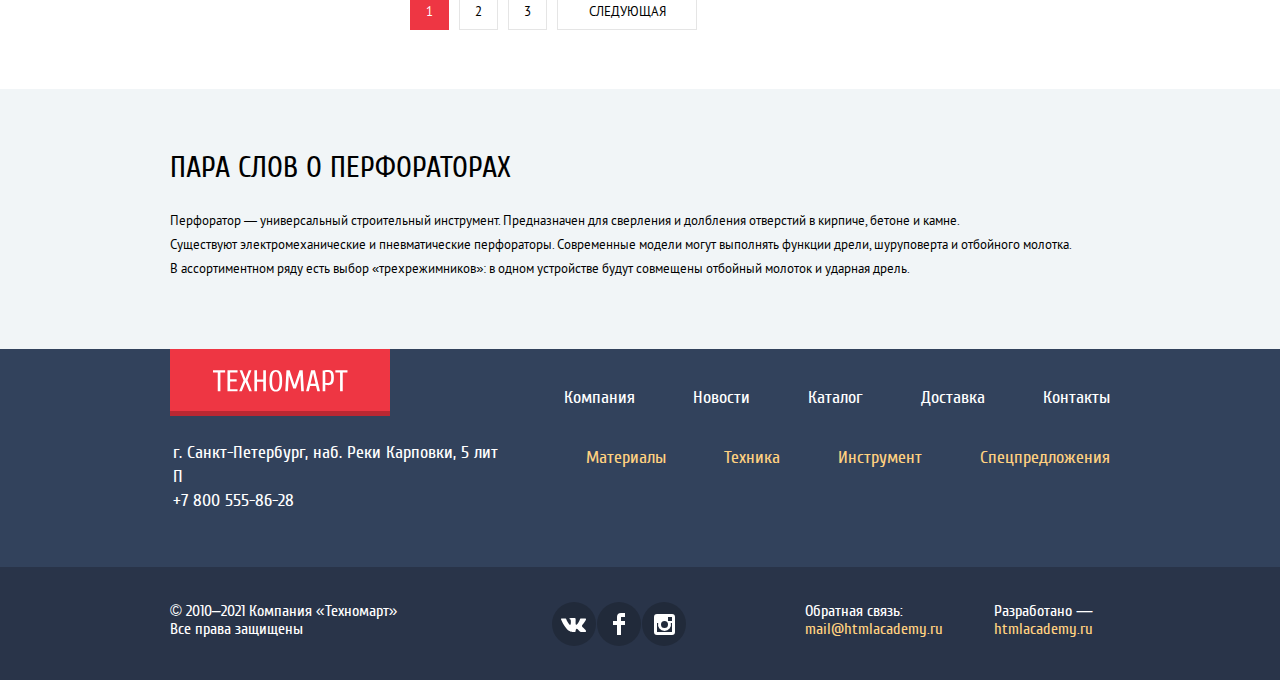
==== commit b8956d3e: "Доступность (temps)" ====
--- a/catalog.html
+++ b/catalog.html
@@ -4,7 +4,7 @@
 <head>
   <meta charset="utf-8">
   <link rel="stylesheet" href="css/normalize.min.css">
-  <link rel="stylesheet" href="css/style.min.css">
+  <link rel="stylesheet" href="css/style.css">
   <link rel="icon" href="favicon.ico">
   <link rel="icon" href="img/favicons/favicon.svg" type="image/svg+xml">
   <link rel="apple-touch-icon" href="img/favicons/180.png">
@@ -23,7 +23,7 @@
         <form class="search" action="https://echo.academy.ru" method="get">
           <label class="visually-hidden" for="search-field">Поиск по сайту</label>
           <input class="search-field" type="search" name="search-field" id="search-field" placeholder="Поиск:">
-          <svg class="search-icon" width="17" height="17" fill="none" xmlns="http://www.w3.org/2000/svg">
+          <svg class="search-icon" aria-hidden="true" focusable="false" width="17" height="17" fill="none" xmlns="http://www.w3.org/2000/svg">
             <path fill-rule="evenodd" clip-rule="evenodd" d="M13.458 12.044 17 15.586
             15.586 17l-3.542-3.542A7.465 7.465 0 0 1 7.5 15 7.5 7.5 0 1 1 15 7.5c0 1.643-.542
              3.24-1.542 4.544ZM7.5 2A5.506 5.506 0 0 0 2 7.5 5.506 5.506 0 0 0 7.5 13c3.032 0 5.5-2.468 5.5-5.5C13
@@ -46,7 +46,7 @@
         <div class="user-box">
           <div class="user-profile-wrapper">
             <a class="user-profile" href="#">
-              <svg class="icon-user" width="20" height="18" fill="none" xmlns="http://www.w3.org/2000/svg">
+              <svg class="icon-user" aria-hidden="true" focusable="false" width="20" height="18" fill="none" xmlns="http://www.w3.org/2000/svg">
                 <path d="M17.88 14.17c-2.14-.74-4.25-1.67-5.2-2.4-.66-.5-.78-1.61-.52-2.4a5.49
                  5.49 0 0 0 1.86-4.29C14.02 2.28 12.22 0 10 0 7.78 0 5.98 2.28 5.98 5.08c0
                  1.8.75 3.38 1.86 4.28.26.8.14 1.92-.51 2.42-.95.72-3.07 1.65-5.21 2.39C-.03
@@ -55,7 +55,7 @@
               <span>Равшан Джамшутович</span>
             </a>
             <a class="log-out" href="#">
-              <svg class="icon-logout" width="20" height="17" fill="none" xmlns="http://www.w3.org/2000/svg">
+              <svg class="icon-logout" aria-hidden="true" focusable="false" width="20" height="17" fill="none" xmlns="http://www.w3.org/2000/svg">
                 <path d="M20 8.5 11.12 0v6h-6v5h6v6L20 8.5Z" fill="#C5C5C5" />
                 <path d="M2.1 13.95V3.05c.02-.38.18-1.06 1.02-1.06h5.02V0H3.12C.94 0
                  .12 1.81.09 3.03v10.94C.1 15.2.94 17 3.12 17h5.02v-1.99H3.12c-.84
@@ -244,7 +244,7 @@
             <s class="old-price">30500 Р.</s>
             <p class="current-price">25500 Р.</p>
             <div class="card-action-buttons">
-              <a class="buy" href="#">Купить</a>
+              <a class="buy" href="#" aria-label="Добавить перфоратор BOSCH BFG 6000 в корзину.">Купить</a>
               <a class="add-mark" href="#">В закладки</a>
             </div>
           </li>
@@ -259,7 +259,7 @@
             <s class="old-price">30500 Р.</s>
             <p class="current-price">25500 Р.</p>
             <div class="card-action-buttons">
-              <a class="buy" href="#">Купить</a>
+              <a class="buy" href="#" aria-label="Добавить перфоратор BOSCH BFG 6000 в корзину.">Купить</a>
               <a class="add-mark" href="#">В закладки</a>
             </div>
           </li>
@@ -275,7 +275,7 @@
             <s class="old-price">30500 Р.</s>
             <p class="current-price">25500 Р.</p>
             <div class="card-action-buttons">
-              <a class="buy" href="#">Купить</a>
+              <a class="buy" href="#" aria-label="Добавить перфоратор BOSCH BFG 6000 в корзину.">Купить</a>
               <a class="add-mark" href="#">В закладки</a>
             </div>
           </li>
@@ -291,7 +291,7 @@
             <s class="old-price">22500 Р.</s>
             <p class="current-price">15500 Р.</p>
             <div class="card-action-buttons">
-              <a class="buy" href="#">Купить</a>
+              <a class="buy" href="#" aria-label="Добавить перфоратор BOSCH BFG 3000 в корзину.">Купить</a>
               <a class="add-mark" href="#">В закладки</a>
             </div>
           </li>
@@ -306,7 +306,7 @@
             <s class="old-price">30500 Р.</s>
             <p class="current-price">25500 Р.</p>
             <div class="card-action-buttons">
-              <a class="buy" href="#">Купить</a>
+              <a class="buy" href="#" aria-label="Добавить перфоратор BOSCH BFG 6000 в корзину.">Купить</a>
               <a class="add-mark" href="#">В закладки</a>
             </div>
           </li>
@@ -321,7 +321,7 @@
             <span class="new-sign">New</span>
             <p class="current-price">12500 Р.</p>
             <div class="card-action-buttons">
-              <a class="buy" href="#">Купить</a>
+              <a class="buy" href="#" aria-label="Добавить перфоратор BOSCH BFG 2000 в корзину.">Купить</a>
               <a class="add-mark" href="#">В закладки</a>
             </div>
           </li>
@@ -337,7 +337,7 @@
             <s class="old-price">22500 Р.</s>
             <p class="current-price">15500 Р.</p>
             <div class="card-action-buttons">
-              <a class="buy" href="#">Купить</a>
+              <a class="buy" href="#" aria-label="Добавить перфоратор BOSCH BFG 3000 в корзину.">Купить</a>
               <a class="add-mark" href="#">В закладки</a>
             </div>
           </li>
@@ -352,7 +352,7 @@
             <s class="old-price">30500 Р.</s>
             <p class="current-price">25500 Р.</p>
             <div class="card-action-buttons">
-              <a class="buy" href="#">Купить</a>
+              <a class="buy" href="#" aria-label="Добавить перфоратор BOSCH BFG 6000 в корзину.">Купить</a>
               <a class="add-mark" href="#">В закладки</a>
             </div>
           </li>
@@ -367,7 +367,7 @@
             <span class="new-sign">New</span>
             <p class="current-price">12500 Р.</p>
             <div class="card-action-buttons">
-              <a class="buy" href="#">Купить</a>
+              <a class="buy" href="#" aria-label="Добавить перфоратор BOSCH BFG 2000 в корзину.">Купить</a>
               <a class="add-mark" href="#">В закладки</a>
             </div>
           </li>
--- a/css/style.css
+++ b/css/style.css
@@ -0,0 +1,2419 @@
+/* Fonts */
+
+@font-face {
+  font-family: "Cuprum";
+  font-weight: 400;
+  font-style: normal;
+  font-display: swap;
+  src: url(../fonts/cuprum.woff2) format("woff2"),
+    url(../fonts/cuprum.woff) format("woff");
+}
+
+@font-face {
+  font-family: "Cuprum";
+  font-weight: 700;
+  font-style: normal;
+  font-display: swap;
+  src: url(../fonts/cuprumbold.woff2) format("woff2"),
+    url(../fonts/cuprumbold.woff) format("woff");
+}
+
+@font-face {
+  font-family: "Cuprum";
+  font-weight: 400;
+  font-style: italic;
+  font-display: swap;
+  src: url(../fonts/cuprumitalic.woff2) format("woff2"),
+    url(../fonts/cuprumitalic.woff) format("woff");
+}
+
+@font-face {
+  font-family: "Cuprum";
+  font-weight: 700;
+  font-style: italic;
+  font-display: swap;
+  src: url(../fonts/cuprumbolditalic.woff2) format("woff2"),
+    url(../fonts/cuprumbolditalic.woff) format("woff");
+}
+
+@font-face {
+  font-family: "PT Sans";
+  font-weight: 400;
+  font-style: normal;
+  font-display: swap;
+  src: url(../fonts/ptsans.woff2) format("woff2"),
+    url(../fonts/ptsans.woff) format("woff");
+}
+
+@font-face {
+  font-family: "PT Sans";
+  font-weight: 700;
+  font-style: normal;
+  font-display: swap;
+  src: url(../fonts/ptsansbold.woff2) format("woff2"),
+    url(../fonts/ptsansbold.woff) format("woff");
+}
+
+/* Variables */
+
+:root {
+  --accent-color: #EE3643;
+  --bg-dark: #293449;
+  --bg-light: #F1F5F7;
+  --bg-extra-light: #F9F5F0;
+  --bg-modals: #F1F1F1;
+  --bg-catalog: #F7F3EC;
+  --border-color: #EAEAEA;
+  --border-color-active: #8D1E26;
+  --click-accent: #BA2732;
+  --click-header: #161D29;
+  --click-menu: #1D2739;
+  --click-order: #518534;
+  --click-user: #C5C5C5;
+  --click-user-30: rgba(197, 197, 197, 0.3);
+  --hover-icon: #3D546F;
+  --hover-accent: #CA2C37;
+  --hover-order: #5FBB2D;
+  --hover-border: #32425C;
+  --hover-paggination: #B5B5B5;
+  --order-color: #63A63E;
+  --paggination-color: #E5E5E5;
+  --range: #FFBF47;
+  --range-tools: #3BBCE3;
+  --range-machines: #DC91D8;
+  --range-sale: #8ED78F;
+  --shadow-order: #367315;
+  --socials-color: #212A3A;
+  --text-black: #000000;
+  --text-black-15: rgba(0, 0, 0, 0.15);
+  --text-black-10: rgba(0, 0, 0, 0.1);
+  --text-black-25: rgba(0, 0, 0, 0.25);
+  --text-dark: #32425C;
+  --text-light: #FFD180;
+  --text-extra-light: #A9A9A9;
+  --text-extra-light-30: rgba(169, 169, 169, 0.3);
+  --text-white: #FFFFFF;
+  --text-white-50: rgba(250, 250, 250, 0.5);
+  --text-white-30: rgba(250, 250, 250, 0.3);
+  --toggle-color: #ABABAB;
+  --toggle-color-30: rgba(171, 171, 171, 0.3);
+}
+
+/* Global */
+.page {
+  height: 100%;
+}
+
+.page-body {
+  display: -ms-grid;
+  display: grid;
+  -ms-grid-rows: -webkit-min-content 1fr -webkit-min-content;
+  -ms-grid-rows: min-content 1fr min-content;
+  grid-template-rows: -webkit-min-content 1fr -webkit-min-content;
+  grid-template-rows: min-content 1fr min-content;
+  -ms-flex-line-pack: start;
+      align-content: start;
+  margin: 0;
+  padding: 0;
+  min-width: 960px;
+  min-height: 100%;
+  font-family: "Cuprum", "Tahoma", sans-serif;
+  font-weight: normal;
+  font-size: 13px;
+  line-height: 24px;
+  color: var(--text-black);
+  background: var(--text-white);
+}
+
+a {
+  text-decoration: none;
+}
+
+img {
+  display: block;
+  max-width: 100%;
+  height: auto;
+}
+
+.visually-hidden {
+  position: absolute;
+  width: 1px;
+  height: 1px;
+  margin: -1px;
+  border: 0;
+  padding: 0;
+  white-space: nowrap;
+  -webkit-clip-path: inset(100%);
+          clip-path: inset(100%);
+  clip: rect(0 0 0 0);
+  overflow: hidden;
+}
+
+.container {
+  width: 940px;
+  margin: 0 auto;
+  padding: 0 10px;
+}
+
+.hidden {
+  display: none;
+}
+
+/* Header */
+
+.main-header {
+  background: var(--bg-light);
+  margin-bottom: 59px;
+}
+
+
+.header-top-wrapper {
+  display: -webkit-box;
+  display: -ms-flexbox;
+  display: flex;
+  -ms-flex-wrap: wrap;
+      flex-wrap: wrap;
+}
+
+.main-header-top {
+  background: var(--bg-dark);
+  margin-bottom: 46px;
+}
+
+.logo {
+  display: block;
+  -webkit-box-sizing: border-box;
+          box-sizing: border-box;
+  background: var(--accent-color);
+}
+
+.header-logo {
+  width: 220px;
+  height: 42px;
+  padding: 12px 56px;
+  -webkit-box-shadow: 0 5px var(--click-accent);
+          box-shadow: 0 5px var(--click-accent);
+}
+
+.logo[href]:active {
+  background: var(--click-accent);
+  -webkit-box-shadow: 0 5px var(--border-color-active);
+          box-shadow: 0 5px var(--border-color-active);
+}
+
+.search {
+  position: relative;
+}
+
+.search-icon {
+  position: absolute;
+  top: 12px;
+  left: 17px;
+  opacity: 0.3;
+}
+
+.search-field {
+  display: block;
+  width: 270px;
+  height: 42px;
+  margin: 0;
+  padding: 0;
+  padding-left: 42px;
+  font-size: 18px;
+  line-height: 24px;
+  color: var(--text-white);
+  background: transparent;
+  border: none;
+}
+
+.search:hover .search-icon {
+  opacity: 1;
+}
+
+.search:focus-within .search-icon,
+.search:active .search-icon {
+  opacity: 1;
+}
+
+.search:focus-within .search-icon path,
+.search:active .search-icon path {
+  fill: var(--accent-color);
+}
+
+.search-field::-webkit-input-placeholder {
+  font-size: inherit;
+  line-height: inherit;
+  color: inherit;
+}
+
+.search-field::-moz-placeholder {
+  font-size: inherit;
+  line-height: inherit;
+  color: inherit;
+}
+
+.search-field:-ms-input-placeholder {
+  font-size: inherit;
+  line-height: inherit;
+  color: inherit;
+}
+
+.search-field::-ms-input-placeholder {
+  font-size: inherit;
+  line-height: inherit;
+  color: inherit;
+}
+
+.search-field::placeholder {
+  font-size: inherit;
+  line-height: inherit;
+  color: inherit;
+}
+
+.search-field:focus {
+  outline: 0;
+  color: var(--text-black);
+  background: var(--text-white);
+}
+
+.search-field::-moz-placeholder {
+  /* Firefox 19+ */
+  opacity: 1;
+}
+
+.search-field:-moz-placeholder {
+  /* Firefox 18- */
+  opacity: 1;
+}
+
+.user-link {
+  display: -webkit-box;
+  display: -ms-flexbox;
+  display: flex;
+  -webkit-box-sizing: border-box;
+          box-sizing: border-box;
+  -webkit-box-align: center;
+      -ms-flex-align: center;
+          align-items: center;
+  width: 150px;
+  padding-top: 10px;
+  padding-bottom: 9px;
+  font-size: 18px;
+  line-height: 24px;
+  color: var(--text-white);
+}
+
+.bookmark {
+  -webkit-box-pack: end;
+      -ms-flex-pack: end;
+          justify-content: flex-end;
+  padding-left: 5px;
+  padding-right: 24px;
+}
+
+.bookmark span {
+  margin-left: 5px;
+}
+
+.bookmark::before {
+  content: "";
+  width: 14px;
+  height: 16px;
+  margin-right: 8px;
+  background-image: url("../img/icons/icon-bookmark.svg");
+  opacity: 0.3;
+}
+
+.cart {
+  padding-left: 26px;
+  padding-right: 23px;
+}
+
+.cart span {
+  margin-left: 5px;
+}
+
+.cart::before {
+  content: "";
+  width: 15px;
+  height: 15px;
+  margin-top: -1px;
+  margin-right: 8px;
+  background: url("../img/icons/icon-cart.svg");
+  opacity: 0.3;
+}
+
+.bookmark:hover::before,
+.bookmark:focus::before,
+.cart:hover::before,
+.cart:focus::before {
+  opacity: 1;
+}
+
+.order {
+  padding-left: 19px;
+  padding-right: 16px;
+}
+
+.bookmark:active,
+.cart:active {
+  opacity: 0.5;
+  background: var(--click-header);
+}
+
+.order {
+  background: var(--order-color);
+}
+
+.order:focus,
+.order:hover {
+  background: var(--hover-order);
+}
+
+.order:active {
+  color: var(--text-white-50);
+  background: var(--order-color);
+}
+
+.main-header-middle {
+  display: -webkit-box;
+  display: -ms-flexbox;
+  display: flex;
+  margin-bottom: 41px;
+}
+
+.description {
+  margin: 0;
+  margin-top: -4px;
+  padding-left: 30px;
+  font-style: italic;
+  font-size: 16px;
+  line-height: 24px;
+  color: var(--accent-color);
+}
+
+.header-contacts {
+  margin-left: 92px;
+  margin-right: auto;
+  text-align: center;
+}
+
+.header-phone {
+  display: -webkit-box;
+  display: -ms-flexbox;
+  display: flex;
+  -webkit-box-align: center;
+      -ms-flex-align: center;
+          align-items: center;
+  margin: 0;
+  padding: 4px 45px 6px 37px;
+  font-weight: bold;
+  font-size: 21px;
+  line-height: 30px;
+  color: var(--accent-color);
+  border: 3px solid var(--text-white);
+}
+
+.header-phone:focus,
+.header-phone:hover {
+  color: var(--socials-color);
+}
+
+.header-phone:active {
+  color: var(--click-user);
+}
+
+.header-phone::before {
+  content: "";
+  margin-right: 17px;
+  width: 19px;
+  height: 19px;
+  background: url("../img/icons/icon-phone.svg");
+}
+
+.header-contacts p {
+  margin: 0;
+  margin-left: 5px;
+  font-style: normal;
+  font-size: 14px;
+  line-height: 24px;
+  color: var(--text-dark);
+}
+
+.user-id {
+  display: -webkit-box;
+  display: -ms-flexbox;
+  display: flex;
+  -webkit-box-pack: justify;
+      -ms-flex-pack: justify;
+          justify-content: space-between;
+  width: 281px;
+  height: 45px;
+}
+
+.user-id-login {
+  display: -webkit-box;
+  display: -ms-flexbox;
+  display: flex;
+  -webkit-box-align: center;
+      -ms-flex-align: center;
+          align-items: center;
+  width: 75px;
+  padding: 12px 27px 12px 19px;
+  font-size: 21px;
+  line-height: 21px;
+  color: var(--text-black);
+  background: var(--text-white);
+}
+
+.user-id-login svg {
+  margin-right: 6px;
+  width: 20px;
+  height: 17px;
+}
+
+.user-id-signup {
+  display: block;
+  padding: 12px 24px;
+  font-size: 21px;
+  line-height: 21px;
+  color: var(--text-black);
+  background: var(--text-white);
+}
+
+.user-id a:focus,
+.user-id a:hover {
+  color: var(--accent-color);
+}
+
+.user-id a:focus path,
+.user-id a:hover path,
+.user-profile:hover path,
+.user-profile:focus path,
+.log-out:hover path,
+.log-out:focus path {
+  fill: var(--hover-icon);
+}
+
+.user-id a:active,
+.user-profile:active span {
+  color: var(--click-user);
+}
+
+.user-id a:active path,
+.user-profile:active path,
+.log-out:active path {
+  fill: var(--click-user);
+}
+
+.header-navigation {
+  margin-bottom: 60px;
+}
+
+.menu-list {
+  display: -webkit-box;
+  display: -ms-flexbox;
+  display: flex;
+  -ms-flex-wrap: wrap;
+      flex-wrap: wrap;
+  padding: 0 25px;
+  -webkit-box-shadow: inset 0 -5px var(--bg-dark);
+          box-shadow: inset 0 -5px var(--bg-dark);
+          list-style: none;
+          margin: 0;
+          padding: 0;
+          font-size: 18px;
+          line-height: 24px;
+          color: var(--text-white);
+          background: var(--text-dark);
+}
+
+.menu-list li:first-child {
+  margin-left: 25px;
+}
+
+.menu-item {
+  display: block;
+  padding: 16px 28px 20px;
+  color: var(--text-white);
+}
+
+.menu-item[href]:focus,
+.menu-item[href]:hover {
+  background: var(--bg-dark);
+}
+
+.menu-item[href]:active {
+  opacity: 0.5;
+}
+
+/* Range */
+
+.range {
+  display: -ms-grid;
+  display: grid;
+  -ms-grid-columns: 1fr 20px 1fr 20px 1fr;
+  grid-template-columns: 1fr 1fr 1fr;
+  gap: 20px;
+  margin-bottom: 59px;
+}
+
+.range-item {
+  padding: 20px 31px 0 23px;
+  width: 246px;
+  height: 103px;
+}
+
+.range-item h3 {
+  margin: 0;
+  margin-bottom: 14px;
+  font-size: 24px;
+  line-height: 30px;
+  color: var(--text-white);
+}
+
+.range-item a {
+  display: block;
+  width: 135px;
+  margin: 0;
+  padding: 10px;
+  -webkit-box-sizing: border-box;
+          box-sizing: border-box;
+  font-size: 14px;
+  line-height: 18px;
+  text-transform: uppercase;
+  text-align: center;
+  color: var(--text-white);
+  background: var(--text-white-30);
+}
+
+.materials {
+  background: var(--range);
+}
+
+.materials::after {
+  position: absolute;
+  content: "";
+  top: 30px;
+  right: 43px;
+  width: 44px;
+  height: 65px;
+  background: url("../img/icons/bucket.svg") no-repeat;
+}
+
+.new {
+  position: relative;
+  overflow: hidden;
+}
+
+.new-sign {
+  display: block;
+  position: absolute;
+  top: 8px;
+  right: -35px;
+  width: 100px;
+  padding: 7px 10px 5px;
+  font-family: "Cuprum", "Tahoma", sans-serif;
+  font-weight: normal;
+  font-size: 14px;
+  line-height: 18px;
+  text-align: center;
+  text-transform: uppercase;
+  color: var(--text-white);
+  background: var(--accent-color);
+  border: none;
+  -webkit-transform: rotate(45deg);
+      -ms-transform: rotate(45deg);
+          transform: rotate(45deg);
+}
+
+.tools {
+  position: relative;
+  background: var(--range-tools);
+}
+
+.tools::after {
+  position: absolute;
+  content: "";
+  top: 33px;
+  right: 31px;
+  width: 75px;
+  height: 61px;
+  background: url(../img/icons/drill.svg) no-repeat;
+}
+
+.tech {
+  position: relative;
+  background: var(--range-machines);
+}
+
+.tech::after {
+  position: absolute;
+  content: "";
+  top: 31px;
+  right: 31px;
+  width: 78px;
+  height: 62px;
+  background: url(../img/icons/tractor.svg) no-repeat;
+}
+
+.sale {
+  position: relative;
+  -ms-grid-column: 3;
+  -ms-grid-column-span: 1;
+  grid-column: 3/4;
+  -ms-grid-row: 2;
+  -ms-grid-row-span: 1;
+  grid-row: 2/3;
+  background: var(--range-sale);
+}
+
+.sale h3 {
+  margin-bottom: 10px;
+}
+
+.sale a {
+  padding-top: 12px;
+}
+
+.sale::after {
+  position: absolute;
+  content: "";
+  top: 25px;
+  right: 45px;
+  width: 59px;
+  height: 72px;
+  background: url(../img/icons/shopping-trolley.svg) no-repeat;
+}
+
+.free-delivery {
+  position: relative;
+  -ms-grid-column: 3;
+  -ms-grid-column-span: 1;
+  grid-column: 3/4;
+  -ms-grid-row: 3;
+  -ms-grid-row-span: 1;
+  grid-row: 3/4;
+  background: var(--range);
+}
+
+.free-delivery a {
+  padding-left: 10px;
+  padding-right: 10px;
+}
+
+.free-delivery::after {
+  position: absolute;
+  content: "";
+  top: 32px;
+  right: 31px;
+  width: 78px;
+  height: 62px;
+  background: url(../img/icons/truck.svg) no-repeat;
+}
+
+.range-item a:focus,
+.range-item a:hover {
+  background: var(--click-user-30);
+}
+
+.range-item a:active {
+  background: var(--text-extra-light-30);
+}
+
+/* Range Slider */
+
+.gallery {
+  position: relative;
+  -ms-grid-column: 1;
+  -ms-grid-column-span: 2;
+  grid-column: 1/3;
+  -ms-grid-row: 2;
+  -ms-grid-row-span: 2;
+  grid-row: 2/4;
+}
+
+.gallery ul {
+  list-style: none;
+  margin: 0;
+  padding: 0;
+}
+
+.gallery-slider {
+  -webkit-box-sizing: border-box;
+          box-sizing: border-box;
+  width: 620px;
+  height: 266px;
+}
+
+.gallery-slider-title {
+  margin: 0;
+  padding: 0;
+  padding: 23px 10px 5px 24px;
+  font-size: 36px;
+  line-height: 36px;
+  font-weight: bold;
+  text-transform: uppercase;
+  color: var(--text-white);
+  background: var(--text-black-25);
+}
+
+.gallery p {
+  margin: 0;
+  margin-bottom: 96px;
+  padding: 0;
+  padding: 0 10px 16px 24px;
+  font-size: 18px;
+  line-height: 24px;
+  font-weight: normal;
+  color: var(--text-white);
+  background: var(--text-black-25);
+}
+
+.gallery .button {
+  margin-left: 24px;
+}
+
+.perforators {
+  background: var(--click-user) url("../img/perforator.jpg") no-repeat;
+}
+
+.drills {
+  background: var(--click-user) url("../img/drill.jpg") no-repeat;
+}
+
+.gallery-arrow {
+  position: absolute;
+  content: "";
+  width: 22px;
+  height: 40px;
+  cursor: pointer;
+  border: none;
+}
+
+.gallery-arrow-back {
+  top: 122px;
+  left: 24px;
+  background: url("../img/icons/icon-arrow.svg");
+}
+
+.gallery-arrow-next {
+  top: 122px;
+  right: 20px;
+  -webkit-transform: rotate(180deg);
+      -ms-transform: rotate(180deg);
+          transform: rotate(180deg);
+  background: url("../img/icons/icon-arrow.svg");
+}
+
+.gallery-button-dots {
+  display: -webkit-box;
+  display: -ms-flexbox;
+  display: flex;
+  position: absolute;
+  bottom: 36px;
+  left: 295px;
+}
+
+.gallery-button-dot {
+  content: "";
+  width: 10px;
+  height: 10px;
+  margin: 0;
+  margin-right: 10px;
+  padding: 0;
+  border-radius: 50%;
+  background: var(--text-white);
+  border: 2px solid var(--text-white);
+  cursor: pointer;
+}
+
+.gallery-button-dot:last-child {
+  margin: 0;
+}
+
+.button-dot-current {
+  background: var(--accent-color);
+}
+
+/* button */
+
+.button {
+  display: block;
+  -webkit-box-sizing: border-box;
+          box-sizing: border-box;
+  width: 192px;
+  padding: 10px;
+  font-size: 14px;
+  line-height: 18px;
+  text-align: center;
+  text-transform: uppercase;
+  color: var(--text-white);
+  background: var(--accent-color);
+  border: none;
+}
+
+.button:focus,
+.button:hover {
+  background: var(--hover-accent);
+}
+
+.button:active {
+  background: var(--click-accent);
+}
+
+/* popular */
+
+.popular {
+  margin-bottom: 70px;
+}
+
+.title-wrapper {
+  display: -webkit-box;
+  display: -ms-flexbox;
+  display: flex;
+  -webkit-box-pack: justify;
+      -ms-flex-pack: justify;
+          justify-content: space-between;
+  background: var(--bg-extra-light);
+  margin-bottom: 20px;
+  padding: 25px 14px 25px 30px;
+}
+
+.highlight-headline {
+  margin: 0;
+  margin-right: 10px;
+  -ms-flex-item-align: center;
+      -ms-grid-row-align: center;
+      align-self: center;
+  font-size: 30px;
+  line-height: 30px;
+  font-weight: normal;
+  text-transform: uppercase;
+  color: var(--text-dark);
+}
+
+.popular .button {
+  -ms-flex-item-align: center;
+      -ms-grid-row-align: center;
+      align-self: center;
+}
+
+.popular-goods-list {
+  display: -ms-grid;
+  display: grid;
+  -ms-grid-columns: 1fr 20px 1fr 20px 1fr 20px 1fr;
+  grid-template-columns: repeat(4, 1fr);
+  gap: 20px;
+  list-style: none;
+  margin: 0;
+  padding: 0;
+  font-family: "PT Sans", "Arial", sans-serif;
+}
+
+.good-item {
+  display: -webkit-box;
+  display: -ms-flexbox;
+  display: flex;
+  -webkit-box-orient: vertical;
+  -webkit-box-direction: normal;
+      -ms-flex-direction: column;
+          flex-direction: column;
+  -webkit-box-pack: start;
+      -ms-flex-pack: start;
+          justify-content: flex-start;
+  border: 1px solid var(--border-color);
+}
+
+.product-image {
+  display: -webkit-box;
+  display: -ms-flexbox;
+  display: flex;
+  -webkit-box-orient: vertical;
+  -webkit-box-direction: normal;
+      -ms-flex-direction: column;
+          flex-direction: column;
+  -webkit-box-pack: center;
+      -ms-flex-pack: center;
+          justify-content: center;
+  margin-bottom: 9px;
+  height: 170px;
+  -webkit-box-ordinal-group: 0;
+      -ms-flex-order: -1;
+          order: -1;
+}
+
+.product-image img {
+  margin: auto;
+  object-fit: contain;
+}
+
+.good-item h3 {
+  margin: 0 17px 8px;
+  padding: 0;
+  text-align: center;
+  font-weight: bold;
+  font-size: 18px;
+  line-height: 20px;
+  color: var(--text-black);
+}
+
+.good-item s {
+  margin: 0 auto 13px;
+  font-weight: bold;
+  font-size: 17px;
+  line-height: 18px;
+  text-align: center;
+  color: var(--text-extra-light);
+}
+
+.current-price {
+  display: block;
+  position: relative;
+  -webkit-box-sizing: border-box;
+          box-sizing: border-box;
+  min-width: 125px;
+  margin: auto 34px 21px 45px;
+  padding: 10px;
+  font-weight: bold;
+  font-size: 17px;
+  line-height: 18px;
+  text-align: center;
+  color: var(--text-white);
+  background: var(--accent-color);
+  border-radius: 3px;
+}
+
+.current-price::after {
+  position: absolute;
+  content: "";
+  top: 6px;
+  right: -11px;
+  width: 26px;
+  height: 26px;
+  -webkit-transform: rotate(45deg);
+      -ms-transform: rotate(45deg);
+          transform: rotate(45deg);
+  background: var(--accent-color);
+}
+
+.good-item:focus,
+.good-item:hover,
+.brand-item:focus,
+.brand-item:hover {
+  -webkit-box-shadow: 0px 4px 20px var(--text-black-15);
+          box-shadow: 0px 4px 20px var(--text-black-15);
+}
+
+.good-item:focus .product-image,
+.good-item:hover .product-image {
+  display: none;
+}
+
+.good-item:focus .card-action-buttons,
+.good-item:hover .card-action-buttons {
+  display: block;
+}
+
+
+.card-action-buttons {
+  display: none;
+  margin-top: 39px;
+  margin-bottom: 54px;
+  -webkit-box-ordinal-group: 0;
+      -ms-flex-order: -1;
+          order: -1;
+}
+
+.buy {
+  display: -webkit-box;
+  display: -ms-flexbox;
+  display: flex;
+  -webkit-box-sizing: border-box;
+          box-sizing: border-box;
+  width: 135px;
+  height: 38px;
+  padding: 10px 12px 10px 25px;
+  margin: 0 auto 10px;
+  font-family: "Cuprum", "Tahoma", sans-serif;
+  font-size: 14px;
+  line-height: 18px;
+  text-transform: uppercase;
+  text-align: center;
+  color: var(--text-white);
+  background: var(--order-color);
+  -webkit-box-shadow: inset 0 -2px 0 0 var(--shadow-order);
+          box-shadow: inset 0 -2px 0 0 var(--shadow-order);
+  border-radius: 2px;
+}
+
+.buy::before {
+  content: "";
+  width: 15px;
+  height: 15px;
+  margin-right: 8px;
+  background: url("../img/icons/icon-cart.svg") no-repeat;
+  opacity: 0.3;
+}
+
+.buy:focus,
+.buy:hover {
+  background: var(--hover-order);
+}
+
+.buy:active {
+  background: var(--click-order);
+}
+
+.add-mark {
+  display: block;
+  -webkit-box-sizing: border-box;
+          box-sizing: border-box;
+  width: 135px;
+  height: 38px;
+  margin: 0 auto;
+  padding: 8px 27px;
+  font-family: "Cuprum", "Tahoma", sans-serif;
+  font-size: 14px;
+  line-height: 18px;
+  text-align: center;
+  text-transform: uppercase;
+  color: var(--text-dark);
+  border: 3px solid var(--order-color);
+  border-radius: 2px;
+}
+
+.add-mark:focus,
+.add-mark:hover {
+  border: 3px solid var(--text-dark);
+}
+
+.add-mark:active {
+  border: 3px solid var(--text-dark);
+  opacity: 0.5;
+}
+
+/* Brands */
+
+.brands {
+  margin-bottom: 70px;
+}
+
+.brands .button {
+  -ms-flex-item-align: center;
+      -ms-grid-row-align: center;
+      align-self: center;
+}
+
+.brands-list {
+  margin: 0;
+  padding: 0;
+  display: -ms-grid;
+  display: grid;
+  -ms-grid-columns: 1fr 20px 1fr 20px 1fr 20px 1fr;
+  grid-template-columns: repeat(4, 1fr);
+  gap: 20px;
+  list-style: none;
+}
+
+.brand-item {
+  display: -webkit-box;
+  display: -ms-flexbox;
+  display: flex;
+  width: 218px;
+  height: 142px;
+  -webkit-box-pack: center;
+      -ms-flex-pack: center;
+          justify-content: center;
+  -webkit-box-align: center;
+      -ms-flex-align: center;
+          align-items: center;
+  border: 1px solid var(--border-color);
+}
+
+.brand-item img {
+  object-fit: contain;
+}
+
+.brand-item:active {
+  opacity: 0.15;
+}
+
+/* Features */
+
+.features {
+  margin-bottom: 70px;
+  padding-top: 65px;
+  background: var(--bg-light);
+}
+
+.headline {
+  margin: 0;
+  margin-bottom: 26px;
+  font-size: 30px;
+  line-height: 30px;
+  font-weight: normal;
+  text-transform: uppercase;
+}
+
+.feature-slide h3 {
+  margin: 0;
+  margin-bottom: 30px;
+  font-size: 30px;
+  line-height: 30px;
+  font-weight: normal;
+  text-transform: uppercase;
+  color: var(--text-dark);
+}
+
+.features-text {
+  margin: 0;
+  padding: 0;
+  margin-bottom: 30px;
+  font-family: "PT Sans", "Arial", sans-serif;
+  font-size: 13px;
+  line-height: 24px;
+}
+
+.feature-slide p {
+  margin: 0;
+  padding: 0;
+  margin-bottom: 25px;
+}
+
+.features-wrapper {
+  padding: 0;
+  padding-bottom: 60px;
+  display: -ms-grid;
+  display: grid;
+  -ms-grid-columns: 240px 1fr;
+  grid-template-columns: 240px 1fr;
+}
+
+.features-slider-buttons {
+  position: relative;
+  padding: 40px 0;
+}
+
+.features-slider-buttons::after {
+  position: absolute;
+  content: "";
+  width: 10px;
+  height: 279px;
+  top: 0;
+  left: 230px;
+  background: url("../img/border-line.png") no-repeat;
+}
+
+.feature-button {
+  -webkit-box-sizing: border-box;
+          box-sizing: border-box;
+  width: 240px;
+  height: 61px;
+  padding: 13px 22px 20px 22px;
+  font-weight: bold;
+  font-size: 21px;
+  line-height: 30px;
+  text-align: left;
+  color: var(--text-white);
+  background: var(--text-dark);
+  border: none;
+}
+
+.feature-button:focus,
+.feature-button:hover {
+  background: var(--bg-dark);
+}
+
+.feature-button-active {
+  color: var(--text-dark);
+  background: var(--text-white);
+}
+
+.feature-button-active:focus,
+.feature-button-active:hover {
+  color: var(--text-dark);
+  background: var(--text-white);
+}
+
+.features-slider-list {
+  margin: 0;
+  margin-left: 80px;
+  padding: 0;
+  padding-top: 38px;
+  list-style: none;
+}
+
+.feature-slide {
+  min-height: 188px;
+}
+
+.delivery {
+  background: url("../img/service-delivery.png") no-repeat right 20px;
+}
+
+.guarantee {
+  background: url("../img/service-guarantee.png") no-repeat right 20px;
+}
+
+.credit {
+  background: url("../img/service-credit.png") no-repeat 155px 0;
+}
+
+/* About-us */
+.index-columns {
+  display: -webkit-box;
+  display: -ms-flexbox;
+  display: flex;
+  -webkit-box-pack: justify;
+      -ms-flex-pack: justify;
+          justify-content: space-between;
+  margin-bottom: 72px;
+}
+
+.about-us {
+  width: 460px;
+}
+
+.about-us p {
+  margin: 0;
+  margin-bottom: 25px;
+  font-family: "PT Sans", "Arial", sans-serif;
+  font-size: 13px;
+  line-height: 24px;
+}
+
+.about-us p:last-of-type {
+  margin: 3px;
+}
+
+.trans-list {
+  margin: 0;
+  margin-bottom: 20px;
+  padding: 0;
+  padding-left: 37px;
+  list-style: none;
+  font-size: 18px;
+  line-height: 24px;
+}
+
+.trans-item {
+  position: relative;
+  margin-bottom: 12px;
+}
+
+.trans-item::before {
+  position: absolute;
+  content: "";
+  width: 25px;
+  height: 2px;
+  left: -37px;
+  top: 10px;
+  background: var(--accent-color);
+}
+
+.about-us .button {
+  width: 220px;
+}
+
+/* contacts */
+.contacts {
+  width: 300px;
+}
+
+.contacts p {
+  margin: 0;
+  margin-bottom: 32px;
+  font-family: "PT Sans", "Arial", sans-serif;
+  font-size: 13px;
+  line-height: 24px;
+}
+
+.contacts-mini-map {
+  display: block;
+  border: 1px solid transparent;
+  margin-bottom: 25px;
+}
+
+.contacts-mini-map:hover {
+  border: 1px solid var(--accent-color);
+}
+
+.contacts .button {
+  width: 300px;
+}
+
+/* Footer */
+.main-footer {
+  background: var(--text-dark);
+}
+
+.main-footer-top {
+  display: -ms-grid;
+  display: grid;
+  -ms-grid-columns: -webkit-min-content 1fr;
+  -ms-grid-columns: min-content 1fr;
+  grid-template-columns: -webkit-min-content 1fr;
+  grid-template-columns: min-content 1fr;
+  margin-bottom: 54px;
+}
+
+.footer-logo {
+  -webkit-box-sizing: border-box;
+          box-sizing: border-box;
+  width: 220px;
+  height: 62px;
+  margin-bottom: 30px;
+  padding: 20px 42px;
+  -webkit-box-shadow: 0 5px var(--click-accent);
+          box-shadow: 0 5px var(--click-accent);
+}
+
+.footer-menu-list {
+  display: -webkit-box;
+  display: -ms-flexbox;
+  display: flex;
+  -ms-flex-wrap: wrap;
+      flex-wrap: wrap;
+  -webkit-box-pack: end;
+      -ms-flex-pack: end;
+          justify-content: flex-end;
+  list-style: none;
+  margin: 0;
+  margin-top: 37px;
+  padding: 0;
+  font-size: 18px;
+  line-height: 24px;
+  color: var(--text-white);
+  background: var(--text-dark);
+}
+
+.footer-menu-list li {
+  margin-right: 58px;
+}
+
+.footer-menu-list li:last-child {
+  margin-right: 0;
+}
+
+.footer-menu-item {
+  display: block;
+  color: var(--text-white);
+}
+
+.footer-top-text {
+  margin: 0 0 0 3px;
+  padding: 0;
+  width: 333px;
+  font-size: 18px;
+  line-height: 24px;
+  color: var(--text-white);
+}
+
+.footer-tel {
+  color: inherit;
+}
+
+.sub-menu-list {
+  display: -webkit-box;
+  display: -ms-flexbox;
+  display: flex;
+  -ms-flex-wrap: wrap;
+      flex-wrap: wrap;
+  -webkit-box-pack: justify;
+      -ms-flex-pack: justify;
+          justify-content: space-between;
+  list-style: none;
+  margin: 0;
+  margin-top: 5px;
+  margin-left: 80px;
+  padding: 0;
+  font-size: 18px;
+  line-height: 24px;
+  color: var(--text-white);
+  background: var(--text-dark);
+}
+
+.sub-menu-item,
+.copyright {
+  color: var(--text-light);
+}
+
+.footer-menu-item[href]:focus,
+.footer-menu-item[href]:hover,
+.sub-menu-item:focus,
+.sub-menu-item:hover,
+.copyright:focus,
+.copyright:hover,
+.footer-tel:focus,
+.footer-tel:hover {
+  -webkit-text-decoration-line: underline;
+          text-decoration-line: underline;
+}
+
+.footer-menu-item[href]:active,
+.sub-menu-item:active {
+  text-decoration: none;
+  opacity: 0.5;
+}
+
+.main-footer-bottom {
+  background: var(--bg-dark);
+}
+
+.footer-bottom-wrapper {
+  display: -webkit-box;
+  display: -ms-flexbox;
+  display: flex;
+  padding: 35px 140px 34px;
+}
+
+.footer-text {
+  margin: 0;
+  padding: 0;
+  font-size: 16px;
+  line-height: 18px;
+  color: var(--text-white);
+}
+
+.socials-list {
+  display: -webkit-box;
+  display: -ms-flexbox;
+  display: flex;
+  -webkit-box-pack: justify;
+      -ms-flex-pack: justify;
+          justify-content: space-between;
+  list-style: none;
+  margin: 0;
+  margin-left: 155px;
+  margin-right: 118px;
+  padding: 0;
+}
+
+.social-item {
+  display: block;
+  width: 44px;
+  height: 44px;
+  margin-right: 1px;
+  border-radius: 50%;
+}
+
+.social-vk {
+  background: url("../img/icons/icon-vk.svg") center no-repeat, var(--socials-color);
+}
+
+.social-fb {
+  background: url("../img/icons/icon-fb.svg") center no-repeat, var(--socials-color);
+}
+
+.social-inst {
+  background: url("../img/icons/icon-insta.svg") center no-repeat, var(--socials-color);
+}
+
+.social-vk:hover,
+.social-vk:focus,
+.social-vk:active,
+.social-fb:hover,
+.social-fb:focus,
+.social-fb:active,
+.social-inst:hover,
+.social-inst:focus,
+.social-inst:active {
+  background-color: var(--accent-color);
+}
+
+.footer-feedback {
+  display: block;
+  margin-right: 51px;
+}
+
+.copyright:active {
+  color: var(--accent-color);
+  text-decoration: none;
+}
+
+/* Modals */
+
+.modal {
+  position: fixed;
+  -webkit-box-sizing: border-box;
+          box-sizing: border-box;
+  margin: auto;
+  background: linear-gradient(to top, var(--bg-modals) 112px, var(--text-white) 112px);
+  border-top: 7px solid var(--accent-color);
+  -webkit-box-shadow: 0 4px 20px var(--text-black-15);
+          box-shadow: 0 4px 20px var(--text-black-15);
+}
+
+.button-close {
+  position: absolute;
+  width: 21px;
+  height: 21px;
+  top: 11px;
+  right: 10px;
+  background: url("../img/icons/icon-close.svg") center no-repeat;
+  border: none;
+  cursor: pointer;
+}
+
+.modal-contact {
+  top: 100px;
+  left: 0;
+  right: 0;
+  bottom: auto;
+  width: 620px;
+}
+
+.modal-contact-grid {
+  display: -ms-grid;
+  display: grid;
+  width: 460px;
+  -ms-grid-columns: 1fr 20px 1fr;
+  grid-template-columns: 1fr 1fr;
+  -ms-grid-rows: -webkit-min-content 13px 1fr;
+  -ms-grid-rows: min-content 13px 1fr;
+  grid-template-rows: -webkit-min-content 1fr;
+  grid-template-rows: min-content 1fr;
+  margin: 39px 80px 0;
+  gap: 13px 20px;
+}
+
+.modal-contact-grid > *:nth-child(1) {
+  -ms-grid-row: 1;
+  -ms-grid-column: 1;
+}
+
+.modal-contact-grid > *:nth-child(2) {
+  -ms-grid-row: 1;
+  -ms-grid-column: 3;
+}
+
+.modal-contact-grid > *:nth-child(3) {
+  -ms-grid-row: 3;
+  -ms-grid-column: 1;
+}
+
+.modal-contact-grid > *:nth-child(4) {
+  -ms-grid-row: 3;
+  -ms-grid-column: 3;
+}
+
+.contact-form p {
+  margin: 0;
+  padding: 0;
+}
+
+.contact-name {
+  -ms-grid-column: 1;
+  -ms-grid-column-span: 1;
+  grid-column: 1/2;
+  -ms-grid-row: 1;
+  -ms-grid-row-span: 1;
+  grid-row: 1/2;
+}
+
+.contact-email {
+  -ms-grid-column: 2;
+  -ms-grid-column-span: 1;
+  grid-column: 2/3;
+  -ms-grid-row: 1;
+  -ms-grid-row-span: 1;
+  grid-row: 1/2;
+}
+
+.contact-comment {
+  -ms-grid-column: 1;
+  -ms-grid-column-span: 2;
+  grid-column: 1/3;
+  -ms-grid-row: 2;
+  -ms-grid-row-span: 1;
+  grid-row: 2/3;
+}
+
+.contact-form label {
+  list-style: none;
+  font-size: 18px;
+  line-height: 24px;
+}
+
+.contact-form input[placeholder],
+.contact-form textarea {
+  padding: 7px 8px 7px 12px;
+  font-family: "PT Sans", "Arial", sans-serif;
+  font-size: 13px;
+  line-height: 24px;
+  color: var(--text-extra-light);
+}
+
+.contact-form input {
+  width: 204px;
+  padding:0;
+  margin: 0;
+  border: 2px solid var(--click-user);
+  border-radius: 2px;
+}
+
+.contact-form textarea {
+  width: 452px;
+  min-height: 114px;
+  margin-bottom: 37px;
+  border: 2px solid var(--click-user);
+  border-radius: 2px;
+}
+
+.submit {
+  width: 460px;
+}
+
+.contact-form input:focus,
+.contact-form textarea:focus {
+  outline: 0;
+  border: 2px solid var(--text-extra-light);
+}
+
+.modal-map {
+  top: 100px;
+  left: 0;
+  right: 0;
+  bottom: auto;
+  width: 943px;
+}
+
+.modal-map iframe {
+  border: none;
+}
+
+.modal-cart {
+  top: 100px;
+  left: 0;
+  right: 0;
+  bottom: auto;
+  width: 620px;
+}
+
+.modal-cart-top {
+  position: relative;
+  font-weight: bold;
+  font-size: 24px;
+  line-height: 30px;
+  text-align: center;
+  padding-top: 73px;
+}
+
+.modal-cart p {
+  position: relative;
+  margin: 0;
+  padding: 0 0 60px;
+}
+
+.modal-cart p::before {
+  position: absolute;
+  content: "";
+  width: 66px;
+  height: 66px;
+  top: -18px;
+  left: 82px;
+  background: url("../img/icons/icon-mark.svg") center no-repeat;
+}
+
+.modal-buttons {
+  display: -webkit-box;
+  display: -ms-flexbox;
+  display: flex;
+  -webkit-box-pack: center;
+      -ms-flex-pack: center;
+          justify-content: center;
+  margin: 0;
+  padding: 37px 10px;
+}
+
+.button-continue {
+  display: block;
+  -webkit-box-sizing: border-box;
+          box-sizing: border-box;
+  width: 192px;
+  margin-left: 10px;
+  padding: 10px;
+  font-size: 14px;
+  line-height: 18px;
+  text-align: center;
+  text-transform: uppercase;
+  background: var(--text-white);
+  border: none;
+}
+
+.button-continue:focus,
+.button-continue:hover {
+  color: var(--accent-color);
+}
+
+.button-continue:active {
+  color: var(--text-extra-light);
+}
+
+/* CATALOG */
+/* header */
+
+.catalog-page header {
+  margin-bottom: 21px;
+}
+
+.full-cart {
+  background: var(--accent-color);
+}
+
+.added-bookmark {
+  background: var(--click-accent);
+}
+
+.user-box {
+  width: 299px;
+}
+
+.user-profile-wrapper {
+  display: -webkit-box;
+  display: -ms-flexbox;
+  display: flex;
+  -webkit-box-pack: justify;
+      -ms-flex-pack: justify;
+          justify-content: space-between;
+  -webkit-box-align: center;
+      -ms-flex-align: center;
+          align-items: center;
+  padding: 11px 17px 12px 15px;
+  font-size: 21px;
+  line-height: 21px;
+  background: var(--text-white);
+}
+
+.user-profile span {
+  margin-left: 15px;
+  color: var(--text-black);
+}
+
+.additional-links {
+  display: -webkit-box;
+  display: -ms-flexbox;
+  display: flex;
+  -webkit-box-pack: center;
+      -ms-flex-pack: center;
+          justify-content: center;
+  margin: 0;
+  padding: 0;
+  list-style: none;
+}
+
+.additional-links a {
+  display: block;
+  margin-top: 5px;
+  font-style: normal;
+  font-size: 16px;
+  line-height: 18px;
+  color: var(--text-dark);
+}
+
+.additional-links-order {
+  position: relative;
+  margin-right: 30px;
+}
+
+.additional-links-order::after {
+  position: absolute;
+  content: "";
+  top: 7px;
+  right: -15px;
+  width: 5px;
+  height: 5px;
+  border-radius: 50%;
+  background: var(--hover-border);
+}
+
+.additional-links a:focus,
+.additional-links a:hover {
+  color: var(--accent-color);
+}
+
+.additional-links a:active {
+  color: var(--click-user);
+}
+
+/* main-catalog */
+
+.catalog-wrapper {
+  display: -ms-grid;
+  display: grid;
+  -ms-grid-columns: 220px 20px 1fr;
+  grid-template-columns: 220px 1fr;
+  gap: 20px;
+  margin-bottom: 59px;
+
+}
+
+/* breadcrumps */
+
+.breadcrumps {
+  display: -webkit-box;
+  display: -ms-flexbox;
+  display: flex;
+  -ms-flex-wrap: wrap;
+      flex-wrap: wrap;
+  -webkit-box-align: center;
+      -ms-flex-align: center;
+          align-items: center;
+  grid-column: 1/-1;
+  margin: 0;
+  padding: 0;
+  list-style: none;
+}
+
+.breadcrumps-item {
+  display: block;
+  font-family: "PT Sans", "Arial", sans-serif;
+  font-size: 13px;
+  line-height: 18px;
+  text-transform: uppercase;
+  color: var(--text-black);
+}
+
+.breadcrumps-item:not(.breadcrumps-item-main) {
+  position: relative;
+  padding-left: 42px;
+}
+
+.breadcrumps-item-main {
+  width: 14px;
+  height: 12px;
+  background: url(../img/icons/icon-home.svg) center no-repeat;
+}
+
+.breadcrumps-item:not(.breadcrumps-item-main)::before {
+  position: absolute;
+  content: "";
+  width: 8px;
+  height: 12px;
+  top: 3px;
+  left: 17px;
+  background: url("../img/icons/icon-right-small.svg") center no-repeat;
+}
+
+.breadcrumps-item:focus,
+.breadcrumps-item:hover {
+  -webkit-text-decoration-line: underline;
+          text-decoration-line: underline;
+}
+
+.breadcrumps-item:active {
+  color: var(--accent-color);
+  text-decoration: none;
+}
+
+.breadcrumps-item-current:focus,
+.breadcrumps-item-current:hover,
+.breadcrumps-item-current:active {
+  color: var(--text-black);
+  text-decoration: none;
+}
+
+.page-title {
+  grid-column: 1/-1;
+  margin: 0;
+  padding: 30px;
+  font-style: normal;
+  font-weight: normal;
+  font-size: 30px;
+  line-height: 30px;
+  text-transform: uppercase;
+  color: var(--text-dark);
+  background: var(--bg-light);
+}
+
+/* fieldset */
+
+.filters {
+  -ms-grid-row: 3;
+  -ms-grid-row-span: 1;
+  grid-row: 3/4;
+  font-family: "PT Sans", "Arial", sans-serif;
+  text-transform: uppercase;
+}
+
+.sub-title {
+  margin: 0;
+  margin-bottom: 14px;
+  padding: 10px 18px;
+  font-weight: normal;
+  font-size: 13px;
+  line-height: 18px;
+  background: var(--bg-catalog);
+}
+
+.filter-item {
+  margin: 0;
+  margin-bottom: 15px;
+  padding: 0;
+  border: none;
+  border-bottom: 1px solid var(--text-black-10);
+}
+
+.filter-item:nth-child(3) {
+  border: none;
+}
+
+.range-filter {
+  width: 220px;
+}
+
+.range-panel {
+  position: relative;
+  height: 41px;
+  border-radius: 3px;
+  margin-bottom: 9px;
+  padding-top: 39px;
+  padding-left: 20px;
+  padding-right: 20px;
+  background: var(--bg-catalog);
+}
+
+.range-panel .scale {
+  height: 2px;
+  background: var(--click-user);
+}
+
+.range-panel .bar {
+  width: 84%;
+  height: 2px;
+  background: var(--order-color);
+}
+
+.range-panel .toggle {
+  position: absolute;
+  top: 30px;
+  left: 0;
+  width: 4px;
+  height: 4px;
+  background: var(--toggle-color);
+  border: 8px solid var(--text-white);
+  border-radius: 50%;
+  -webkit-box-shadow: 0 2px 0 0 var(--toggle-color-30);
+          box-shadow: 0 2px 0 0 var(--toggle-color-30);
+}
+
+.range-panel .toggle-min {
+  left: 18px;
+}
+
+.range-panel .toggle-max {
+  left: 168px;
+}
+
+.toggle:focus,
+.toggle:hover {
+  background: var(--hover-border);
+  -webkit-box-shadow: 0 2px 0 0 var(--click-user);
+          box-shadow: 0 2px 0 0 var(--click-user);
+}
+
+.toggle:active {
+  border-color: var(--text-extra-light);
+}
+
+.price-controls {
+  display: -webkit-box;
+  display: -ms-flexbox;
+  display: flex;
+  -webkit-box-pack: justify;
+      -ms-flex-pack: justify;
+          justify-content: space-between;
+  -webkit-box-align: center;
+      -ms-flex-align: center;
+          align-items: center;
+  margin-bottom: 23px;
+}
+
+.filter-price-min,
+.filter-price-max {
+  width: 95px;
+  height: 38px;
+  background: var(--bg-catalog);
+  border: none;
+  border-radius: 3px;
+  text-align: center;
+}
+
+input[type="number"]::-webkit-outer-spin-button,
+input[type="number"]::-webkit-inner-spin-button {
+  -webkit-appearance: none;
+  margin: 0;
+}
+
+.filter-price-min::-webkit-input-placeholder, .filter-price-max::-webkit-input-placeholder {
+  font-family: "PT Sans", "Arial", sans-serif;
+  font-size: 17px;
+  line-height: 18px;
+  text-align: center;
+  color: var(--text-black);
+}
+
+.filter-price-min::-moz-placeholder, .filter-price-max::-moz-placeholder {
+  font-family: "PT Sans", "Arial", sans-serif;
+  font-size: 17px;
+  line-height: 18px;
+  text-align: center;
+  color: var(--text-black);
+}
+
+.filter-price-min:-ms-input-placeholder, .filter-price-max:-ms-input-placeholder {
+  font-family: "PT Sans", "Arial", sans-serif;
+  font-size: 17px;
+  line-height: 18px;
+  text-align: center;
+  color: var(--text-black);
+}
+
+.filter-price-min::-ms-input-placeholder, .filter-price-max::-ms-input-placeholder {
+  font-family: "PT Sans", "Arial", sans-serif;
+  font-size: 17px;
+  line-height: 18px;
+  text-align: center;
+  color: var(--text-black);
+}
+
+.filter-price-min::placeholder,
+.filter-price-max::placeholder {
+  font-family: "PT Sans", "Arial", sans-serif;
+  font-size: 17px;
+  line-height: 18px;
+  text-align: center;
+  color: var(--text-black);
+}
+
+.filter-price-min:focus,
+.filter-price-max:focus {
+  outline: 1px solid var(--click-user);
+}
+
+.price-headline,
+.manufacturers-headline,
+.battery-headline {
+  font-weight: bold;
+  font-size: 17px;
+  line-height: 30px;
+}
+
+.price-headline {
+  margin-bottom: 11px;
+}
+
+.manufacturers-headline {
+  margin-bottom: 16px;
+}
+
+.battery-headline {
+  margin-bottom: 24px;
+}
+
+.filter label {
+  font-size: 15px;
+  line-height: 19px;
+}
+
+.manufacturers-list,
+.battery-list {
+  margin: 0;
+  padding: 0;
+  list-style: none;
+}
+
+.manufacturers-list {
+  padding-bottom: 9px;
+}
+
+.manufacturers-list li {
+  margin-bottom: 20px;
+}
+
+.battery-list li {
+  margin-bottom: 23px;
+}
+
+.manufacturers-list label,
+.battery-list label {
+  display: block;
+  position: relative;
+  padding-left: 35px;
+  cursor: pointer;
+}
+
+.filter-checkbox+label::before,
+.filter-checkbox:checked+label::after {
+  position: absolute;
+  content: "";
+  top: -3px;
+  left: 0;
+  height: 23px;
+  background-color: var(--click-user);
+}
+
+.filter-checkbox+label::before {
+  width: 23px;
+  -webkit-mask-image: url("../img/icons/checkbox-off.svg");
+}
+
+.filter-checkbox:checked+label::after {
+  width: 27px;
+  -webkit-mask-image: url("../img/icons/checkbox-on.svg");
+}
+
+.filter-radio+label::before {
+  position: absolute;
+  content: "";
+  top: -3px;
+  left: 0;
+  width: 17px;
+  height: 17px;
+  border: 4px solid var(--click-user);
+  border-radius: 50%;
+}
+
+.filter-radio:checked+label::after {
+  position: absolute;
+  content: "";
+  top: 5px;
+  left: 8px;
+  width: 9px;
+  height: 9px;
+  background-color: var(--click-user);
+  border-radius: 50%;
+}
+
+.filter-checkbox:checked+label::before {
+  display: none;
+}
+
+.filter-checkbox:hover + label::before,
+.filter-checkbox:checked:hover + label::after,
+.filter-radio:checked:hover + label::after {
+  background-color: var(--toggle-color);
+}
+
+.filter-checkbox:focus + label::before,
+.filter-checkbox:checked:focus + label::after,
+.filter-radio:checked:focus + label::after {
+  background-color: var(--hover-icon);
+}
+
+.filter-radio:focus + label::before {
+  border-color: var(--hover-icon);
+}
+
+.filter-radio:hover + label::before {
+  border-color: var(--toggle-color);
+}
+
+.filter-checkbox:disabled+label::before,
+.filter-checkbox:disabled+label::after,
+.filter-checkbox:disabled+label,
+.filter-radio:disabled + label::before,
+.filter-radio:disabled + label::after,
+.filter-radio:disabled + label  {
+  opacity: 0.4;
+  cursor: default;
+}
+
+/* submit*/
+
+.show {
+  -webkit-box-sizing: border-box;
+          box-sizing: border-box;
+  width: 220px;
+  padding: 10px;
+  cursor: pointer;
+}
+
+/* paggination */
+.pagination-list {
+  display: -webkit-box;
+  display: -ms-flexbox;
+  display: flex;
+  -ms-flex-wrap: wrap;
+      flex-wrap: wrap;
+  margin: 0;
+  padding: 0;
+  list-style: none;
+}
+
+.pagination-list li {
+  margin-right: 10px;
+}
+
+.pagination-list li:last-child {
+  margin-right: 0;
+}
+
+.show,
+.pagination-item {
+  font-family: "PT Sans", "Arial", sans-serif;
+  font-size: 13px;
+  line-height: 18px;
+  text-transform: uppercase;
+  text-align: center;
+  color: var(--text-black);
+  background: transparent;
+  border: 1px solid var(--paggination-color);
+}
+
+.pagination-item {
+  display: block;
+  padding: 10px 15px;
+  -webkit-box-sizing: border-box;
+          box-sizing: border-box;
+  min-width: 38px;
+  height: 38px;
+}
+
+.pagination-item-next {
+  width: 140px;
+}
+
+
+.show:focus,
+.show:hover,
+.pagination-item[href]:focus,
+.pagination-item[href]:hover {
+  border: 1px solid var(--click-user);
+}
+
+.show:active,
+.pagination-item[href]:active {
+  border: 1px solid var(--accent-color);
+}
+
+.pagination-item-current {
+  color: var(--text-white);
+  background: var(--accent-color);
+  border: 1px solid var(--accent-color);
+}
+
+/* sorting-box */
+.sorting {
+  display: -webkit-box;
+  display: -ms-flexbox;
+  display: flex;
+  -ms-flex-wrap: wrap;
+      flex-wrap: wrap;
+  -webkit-box-pack: justify;
+      -ms-flex-pack: justify;
+          justify-content: space-between;
+  -webkit-box-align: center;
+      -ms-flex-align: center;
+          align-items: center;
+  margin: 0;
+  margin-bottom: 26px;
+  padding: 10px 14px 10px 19px;
+  font-family: "PT Sans", "Arial", sans-serif;
+  font-weight: normal;
+  font-size: 13px;
+  line-height: 18px;
+  text-transform: uppercase;
+  background: var(--bg-catalog);
+}
+
+.sorting h3 {
+  margin: 0;
+  margin-right: 140px;
+  font-family: "PT Sans", "Arial", sans-serif;
+  font-weight: normal;
+  font-size: 13px;
+  line-height: 18px;
+  text-transform: uppercase;
+}
+
+.sorting-list {
+  display: -webkit-box;
+  display: -ms-flexbox;
+  display: flex;
+  -ms-flex-wrap: wrap;
+      flex-wrap: wrap;
+  -webkit-box-pack: justify;
+      -ms-flex-pack: justify;
+          justify-content: space-between;
+  margin: 0;
+  padding: 0;
+  width: 354px;
+  list-style: none;
+}
+
+.sorting-item {
+  color: var(--text-black);
+  opacity: 0.4;
+  border-bottom: 1px dotted var(--accent-color);
+}
+
+.sorting-range-list {
+  display: -webkit-box;
+  display: -ms-flexbox;
+  display: flex;
+  -webkit-box-pack: justify;
+      -ms-flex-pack: justify;
+          justify-content: space-between;
+  -webkit-box-align: center;
+      -ms-flex-align: center;
+          align-items: center;
+  width: 43px;
+  margin: 0;
+  margin-left: 46px;
+  padding: 0;
+  list-style: none;
+}
+
+.sorting-item:focus,
+.sorting-item:hover {
+  opacity: 1;
+  border-bottom: 2px solid var(--accent-color);
+}
+
+.sorting-active {
+  color: var(--accent-color);
+  opacity: 1;
+  border: none;
+}
+
+.sorting-range-item path:focus,
+.sorting-range-item path:hover {
+  fill: var(--text-black);
+}
+
+.sorting-range-active path {
+  fill: var(--accent-color);
+}
+
+/* cards */
+
+.goods-list {
+  display: -ms-grid;
+  display: grid;
+  -ms-grid-columns: 1fr 20px 1fr 20px 1fr;
+  grid-template-columns: repeat(3, 1fr);
+  gap: 18px 20px;
+  margin: 0;
+  padding: 0;
+  margin-bottom: 46px;
+  list-style: none;
+  font-family: "PT Sans", "Arial", sans-serif;
+}
+
+/* info section */
+
+.note {
+  padding-top: 64px;
+  padding-bottom: 68px;
+  background: var(--bg-light);
+}
+
+.note p {
+  margin: 0;
+  margin-top: 25px;
+  font-family: "PT Sans", "Arial", sans-serif;
+  font-size: 13px;
+  line-height: 24px;
+}
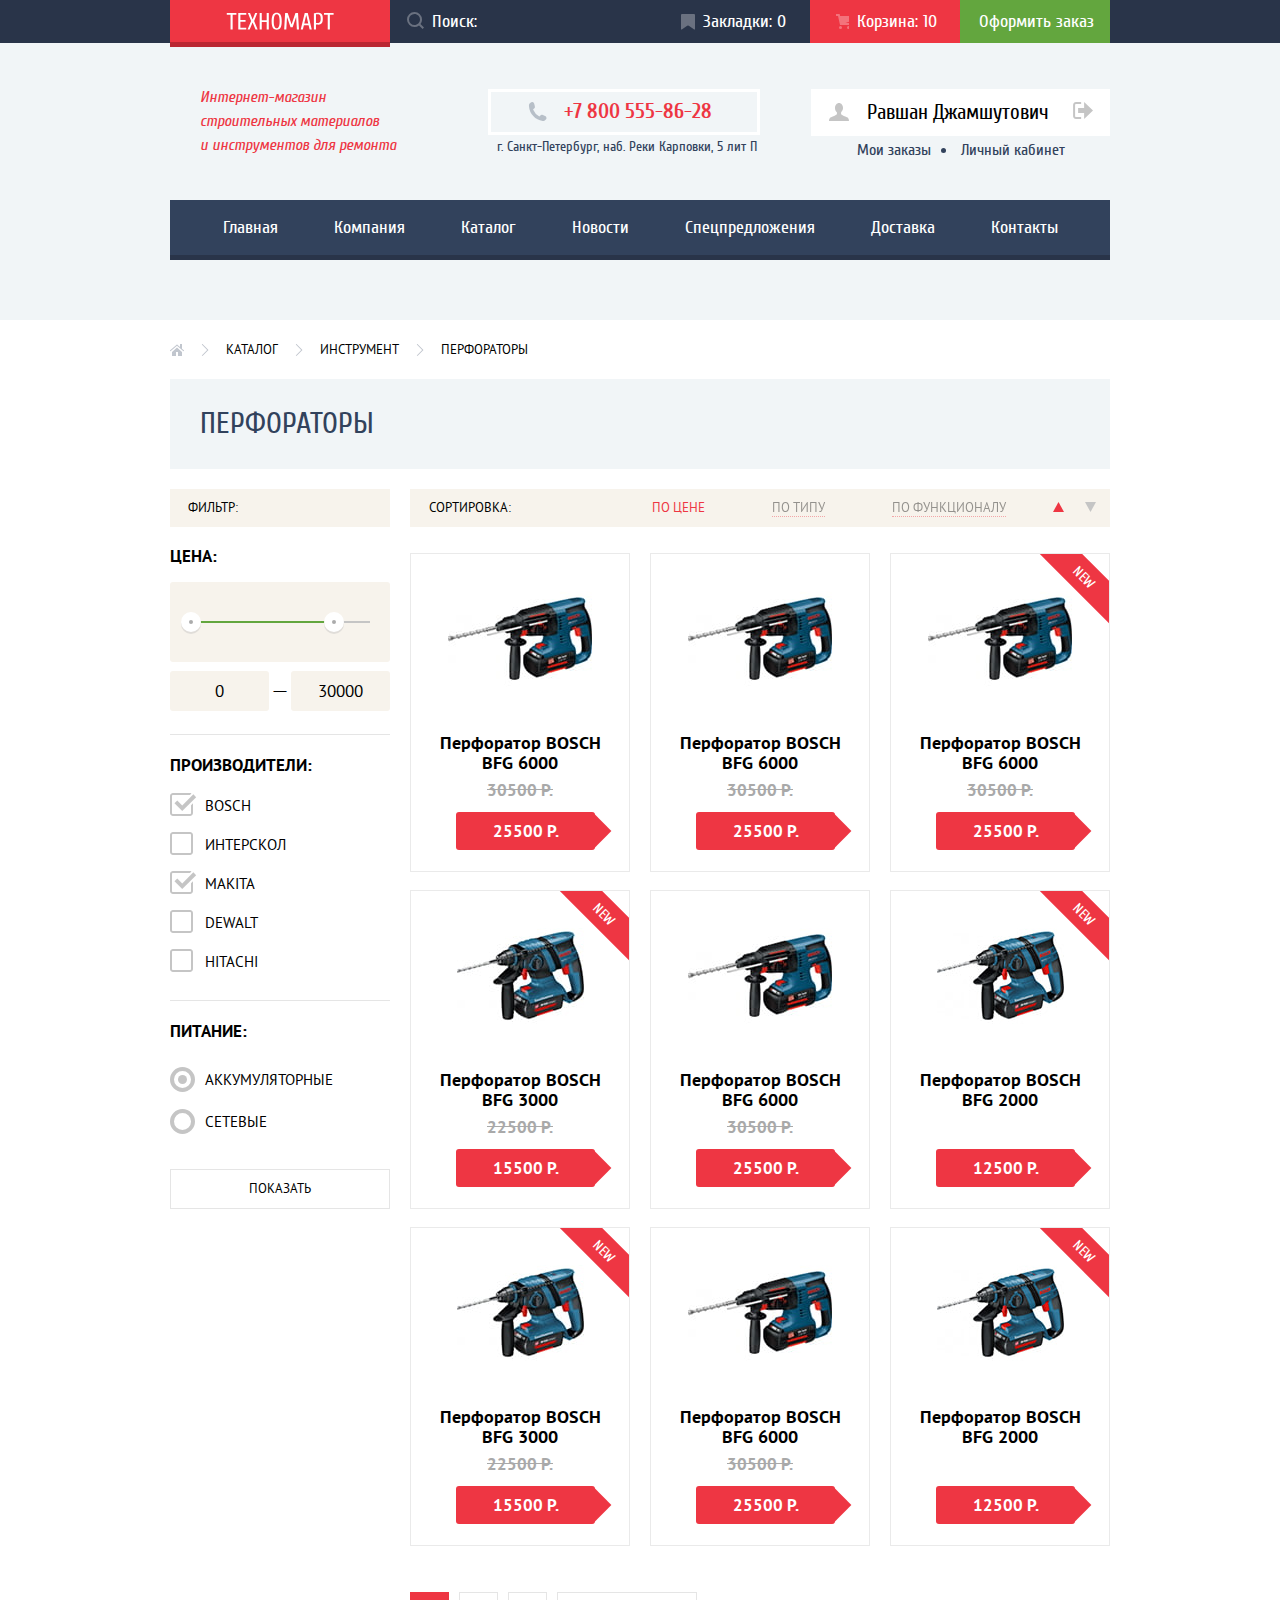
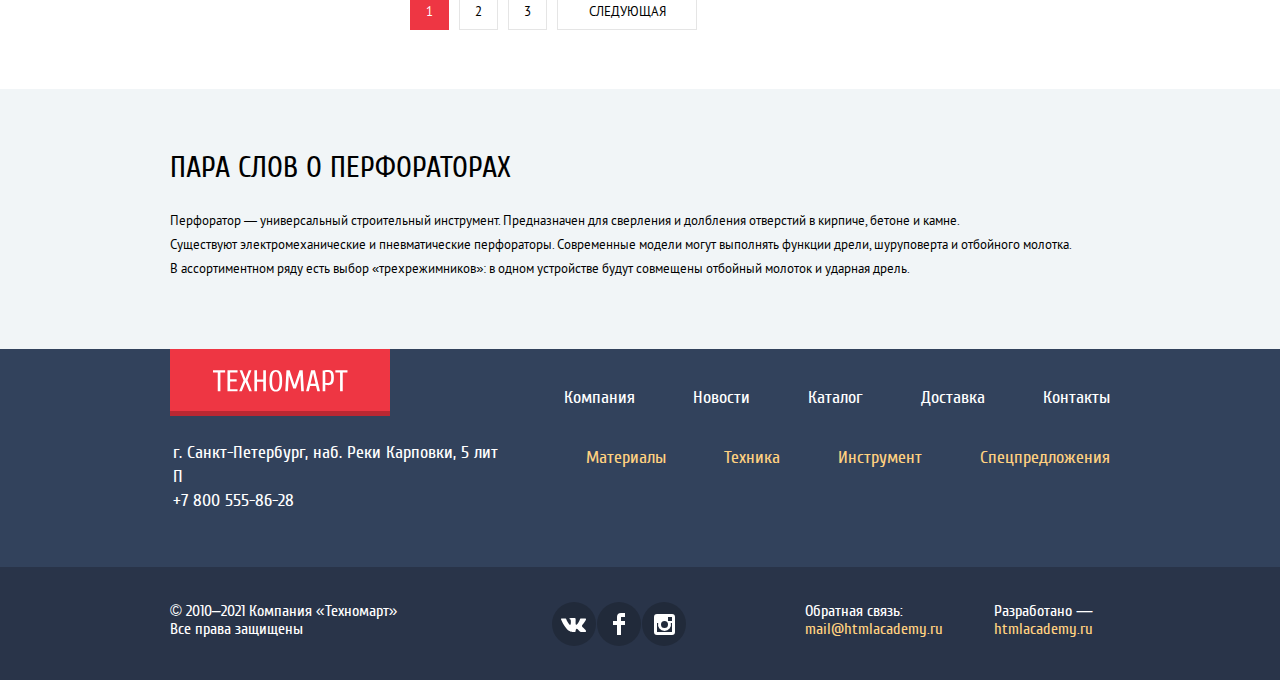
==== commit 021fca9f: "Доступность" ====
--- a/catalog.html
+++ b/catalog.html
@@ -156,27 +156,27 @@
             <legend class="manufacturers-headline">Производители:</legend>
             <ul class="manufacturers-list">
               <li>
-                <input class="filter-checkbox visually-hidden" type="checkbox" checked name="manufacturers[]"
+                <input class="filter-checkbox visually-hidden" type="checkbox" checked name="manufacturers"
                   value="bosch" id="bosch">
                 <label for="bosch">Bosch</label>
               </li>
               <li>
-                <input class="filter-checkbox visually-hidden" type="checkbox" name="manufacturers[]" value="interskol"
+                <input class="filter-checkbox visually-hidden" type="checkbox" name="manufacturers" value="interskol"
                   id="interskol">
                 <label for="interskol">Интерскол</label>
               </li>
               <li>
-                <input class="filter-checkbox visually-hidden" type="checkbox" checked name="manufacturers[]"
+                <input class="filter-checkbox visually-hidden" type="checkbox" checked name="manufacturers"
                   value="makita" id="makita">
                 <label for="makita">Makita</label>
               </li>
               <li>
-                <input class="filter-checkbox visually-hidden" type="checkbox" name="manufacturers[]" value="dewalt"
+                <input class="filter-checkbox visually-hidden" type="checkbox" name="manufacturers" value="dewalt"
                   id="dewalt">
                 <label for="dewalt">Dewalt</label>
               </li>
               <li>
-                <input class="filter-checkbox visually-hidden" type="checkbox" name="manufacturers[]" value="hitachi"
+                <input class="filter-checkbox visually-hidden" type="checkbox" name="manufacturers" value="hitachi"
                   id="hitachi">
                 <label for="hitachi">Hitachi</label>
               </li>
@@ -186,11 +186,11 @@
             <legend class="battery-headline">Питание:</legend>
             <ul class="battery-list">
               <li>
-                <input class="filter-radio visually-hidden" type="radio" checked name="supply" id="battery">
+                <input class="filter-radio visually-hidden" type="radio" checked name="supply" value="battery" id="battery">
                 <label for="battery">Аккумуляторные</label>
               </li>
               <li>
-                <input class="filter-radio visually-hidden" type="radio" name="supply" id="network">
+                <input class="filter-radio visually-hidden" type="radio" name="supply" value="network" id="network">
                 <label for="network">Сетевые</label>
               </li>
             </ul>
@@ -234,9 +234,9 @@
         </div>
         <ul class="goods-list">
           <li class="good-item">
-            <a href="#">
-              <h3>Перфоратор BOSCH BFG 6000</h3>
-            </a>
+            <h3 class="good-item-title" class="good-item-title">
+              <a href="#">Перфоратор BOSCH BFG 6000</a>
+            </h3>
             <div class="product-image">
               <img src="img/bosch-6000.jpg" width="144" height="128"
                 alt="Аккумуляторный трехрежимный перфоратор с щёточным двигателем.">
@@ -249,9 +249,9 @@
             </div>
           </li>
           <li class="good-item">
-            <a href="#">
-              <h3>Перфоратор BOSCH BFG 6000</h3>
-            </a>
+            <h3 class="good-item-title" class="good-item-title">
+              <a href="#">Перфоратор BOSCH BFG 6000</a>
+            </h3>
             <div class="product-image">
               <img src="img/bosch-6000.jpg" width="144" height="128"
                 alt="Аккумуляторный трехрежимный перфоратор с щёточным двигателем.">
@@ -264,9 +264,9 @@
             </div>
           </li>
           <li class="good-item new">
-            <a href="#">
-              <h3>Перфоратор BOSCH BFG 6000</h3>
-            </a>
+            <h3 class="good-item-title" class="good-item-title">
+              <a href="#">Перфоратор BOSCH BFG 6000</a>
+            </h3>
             <div class="product-image">
               <img src="img/bosch-6000.jpg" width="144" height="128"
                 alt="Аккумуляторный трехрежимный перфоратор с щёточным двигателем.">
@@ -280,9 +280,9 @@
             </div>
           </li>
           <li class="good-item new">
-            <a href="#">
-              <h3>Перфоратор BOSCH BFG 3000</h3>
-            </a>
+            <h3 class="good-item-title" class="good-item-title">
+              <a href="#">Перфоратор BOSCH BFG 3000</a>
+            </h3>
             <div class="product-image">
               <img src="img/bosch-3000.jpg" width="127" height="112"
                 alt="Аккумуляторный перфоратор с патроном SDS plus.">
@@ -296,9 +296,9 @@
             </div>
           </li>
           <li class="good-item">
-            <a href="#">
-              <h3>Перфоратор BOSCH BFG 6000</h3>
-            </a>
+            <h3 class="good-item-title">
+              <a href="#">Перфоратор BOSCH BFG 6000</a>
+            </h3>
             <div class="product-image">
               <img src="img/bosch-6000.jpg" width="144" height="128"
                 alt="Аккумуляторный трехрежимный перфоратор с щёточным двигателем.">
@@ -311,9 +311,9 @@
             </div>
           </li>
           <li class="good-item new">
-            <a href="#">
-              <h3>Перфоратор BOSCH BFG 2000</h3>
-            </a>
+            <h3 class="good-item-title">
+              <a href="#">Перфоратор BOSCH BFG 2000</a>
+            </h3>
             <div class="product-image">
               <img src="img/bosch-2000.jpg" width="127" height="112"
                 alt="Аккумуляторный перфоратор с патроном SDS plus.">
@@ -326,9 +326,9 @@
             </div>
           </li>
           <li class="good-item new">
-            <a href="#">
-              <h3>Перфоратор BOSCH BFG 3000</h3>
-            </a>
+            <h3 class="good-item-title">
+              <a href="#">Перфоратор BOSCH BFG 3000</a>
+            </h3>
             <div class="product-image">
               <img src="img/bosch-3000.jpg" width="127" height="112"
                 alt="Аккумуляторный перфоратор с патроном SDS plus.">
@@ -342,9 +342,9 @@
             </div>
           </li>
           <li class="good-item">
-            <a href="#">
-              <h3>Перфоратор BOSCH BFG 6000</h3>
-            </a>
+            <h3 class="good-item-title">
+              <a href="#">Перфоратор BOSCH BFG 6000</a>
+            </h3>
             <div class="product-image">
               <img src="img/bosch-6000.jpg" width="144" height="128"
                 alt="Аккумуляторный трехрежимный перфоратор с щёточным двигателем.">
@@ -357,9 +357,9 @@
             </div>
           </li>
           <li class="good-item new">
-            <a href="#">
-              <h3>Перфоратор BOSCH BFG 2000</h3>
-            </a>
+            <h3 class="good-item-title">
+              <a href="#">Перфоратор BOSCH BFG 2000</a>
+            </h3>
             <div class="product-image">
               <img src="img/bosch-2000.jpg" width="127" height="112"
                 alt="Аккумуляторный перфоратор с патроном SDS plus.">
--- a/css/style.css
+++ b/css/style.css
@@ -948,13 +948,16 @@
   object-fit: contain;
 }
 
-.good-item h3 {
+.good-item-title {
   margin: 0 17px 8px;
   padding: 0;
   text-align: center;
   font-weight: bold;
   font-size: 18px;
   line-height: 20px;
+}
+
+.good-item-title a {
   color: var(--text-black);
 }
 
@@ -1005,12 +1008,12 @@
           box-shadow: 0px 4px 20px var(--text-black-15);
 }
 
-.good-item:focus .product-image,
+.good-item:focus-within .product-image,
 .good-item:hover .product-image {
   display: none;
 }
 
-.good-item:focus .card-action-buttons,
+.good-item:focus-within .card-action-buttons,
 .good-item:hover .card-action-buttons {
   display: block;
 }
@@ -1335,7 +1338,8 @@
   margin-bottom: 25px;
 }
 
-.contacts-mini-map:hover {
+.contacts-mini-map:hover,
+.contacts-mini-map:focus {
   border: 1px solid var(--accent-color);
 }
 
@@ -1636,9 +1640,12 @@
   line-height: 24px;
 }
 
-.contact-form input[placeholder],
-.contact-form textarea {
+.contact-form input[placeholder] {
   padding: 7px 8px 7px 12px;
+}
+
+.contact-form input::placeholder,
+.contact-form textarea::placeholder{
   font-family: "PT Sans", "Arial", sans-serif;
   font-size: 13px;
   line-height: 24px;
@@ -1649,6 +1656,10 @@
   width: 204px;
   padding:0;
   margin: 0;
+  font-family: "PT Sans", "Arial", sans-serif;
+  font-size: 13px;
+  line-height: 24px;
+  color: var(--text-black);
   border: 2px solid var(--click-user);
   border-radius: 2px;
 }
@@ -1656,7 +1667,12 @@
 .contact-form textarea {
   width: 452px;
   min-height: 114px;
+  padding: 7px 8px 7px 12px;
   margin-bottom: 37px;
+  font-family: "PT Sans", "Arial", sans-serif;
+  font-size: 13px;
+  line-height: 24px;
+  color: var(--text-black);
   border: 2px solid var(--click-user);
   border-radius: 2px;
 }
@@ -1770,6 +1786,10 @@
   width: 299px;
 }
 
+.icon-user {
+  padding: 3px;
+}
+
 .user-profile-wrapper {
   display: -webkit-box;
   display: -ms-flexbox;
@@ -1786,6 +1806,11 @@
   background: var(--text-white);
 }
 
+.user-profile {
+  display: flex;
+  align-items: center;
+}
+
 .user-profile span {
   margin-left: 15px;
   color: var(--text-black);
@@ -1875,7 +1900,7 @@
   color: var(--text-black);
 }
 
-.breadcrumps-item:not(.breadcrumps-item-main) {
+.breadcrumps li:not(:first-child) {
   position: relative;
   padding-left: 42px;
 }
@@ -1886,7 +1911,7 @@
   background: url(../img/icons/icon-home.svg) center no-repeat;
 }
 
-.breadcrumps-item:not(.breadcrumps-item-main)::before {
+.breadcrumps li:not(:first-child)::before {
   position: absolute;
   content: "";
   width: 8px;
@@ -2078,6 +2103,8 @@
   color: var(--text-black);
 }
 
+.filter-price-min,
+.filter-price-max,
 .filter-price-min::placeholder,
 .filter-price-max::placeholder {
   font-family: "PT Sans", "Arial", sans-serif;
@@ -2192,22 +2219,9 @@
 
 .filter-checkbox:hover + label::before,
 .filter-checkbox:checked:hover + label::after,
-.filter-radio:checked:hover + label::after {
+.filter-checkbox:focus + label::before,
+.filter-checkbox:checked:focus + label::after {
   background-color: var(--toggle-color);
-}
-
-.filter-checkbox:focus + label::before,
-.filter-checkbox:checked:focus + label::after,
-.filter-radio:checked:focus + label::after {
-  background-color: var(--hover-icon);
-}
-
-.filter-radio:focus + label::before {
-  border-color: var(--hover-icon);
-}
-
-.filter-radio:hover + label::before {
-  border-color: var(--toggle-color);
 }
 
 .filter-checkbox:disabled+label::before,
@@ -2215,9 +2229,19 @@
 .filter-checkbox:disabled+label,
 .filter-radio:disabled + label::before,
 .filter-radio:disabled + label::after,
-.filter-radio:disabled + label  {
+.filter-radio:disabled + label {
   opacity: 0.4;
   cursor: default;
+}
+
+.filter-radio:focus + label::before,
+.filter-radio:hover + label::before {
+  border-color: var(--toggle-color);
+}
+
+.filter-radio:checked:focus + label::after,
+.filter-radio:checked:hover + label::after {
+  background-color: var(--toggle-color);
 }
 
 /* submit*/
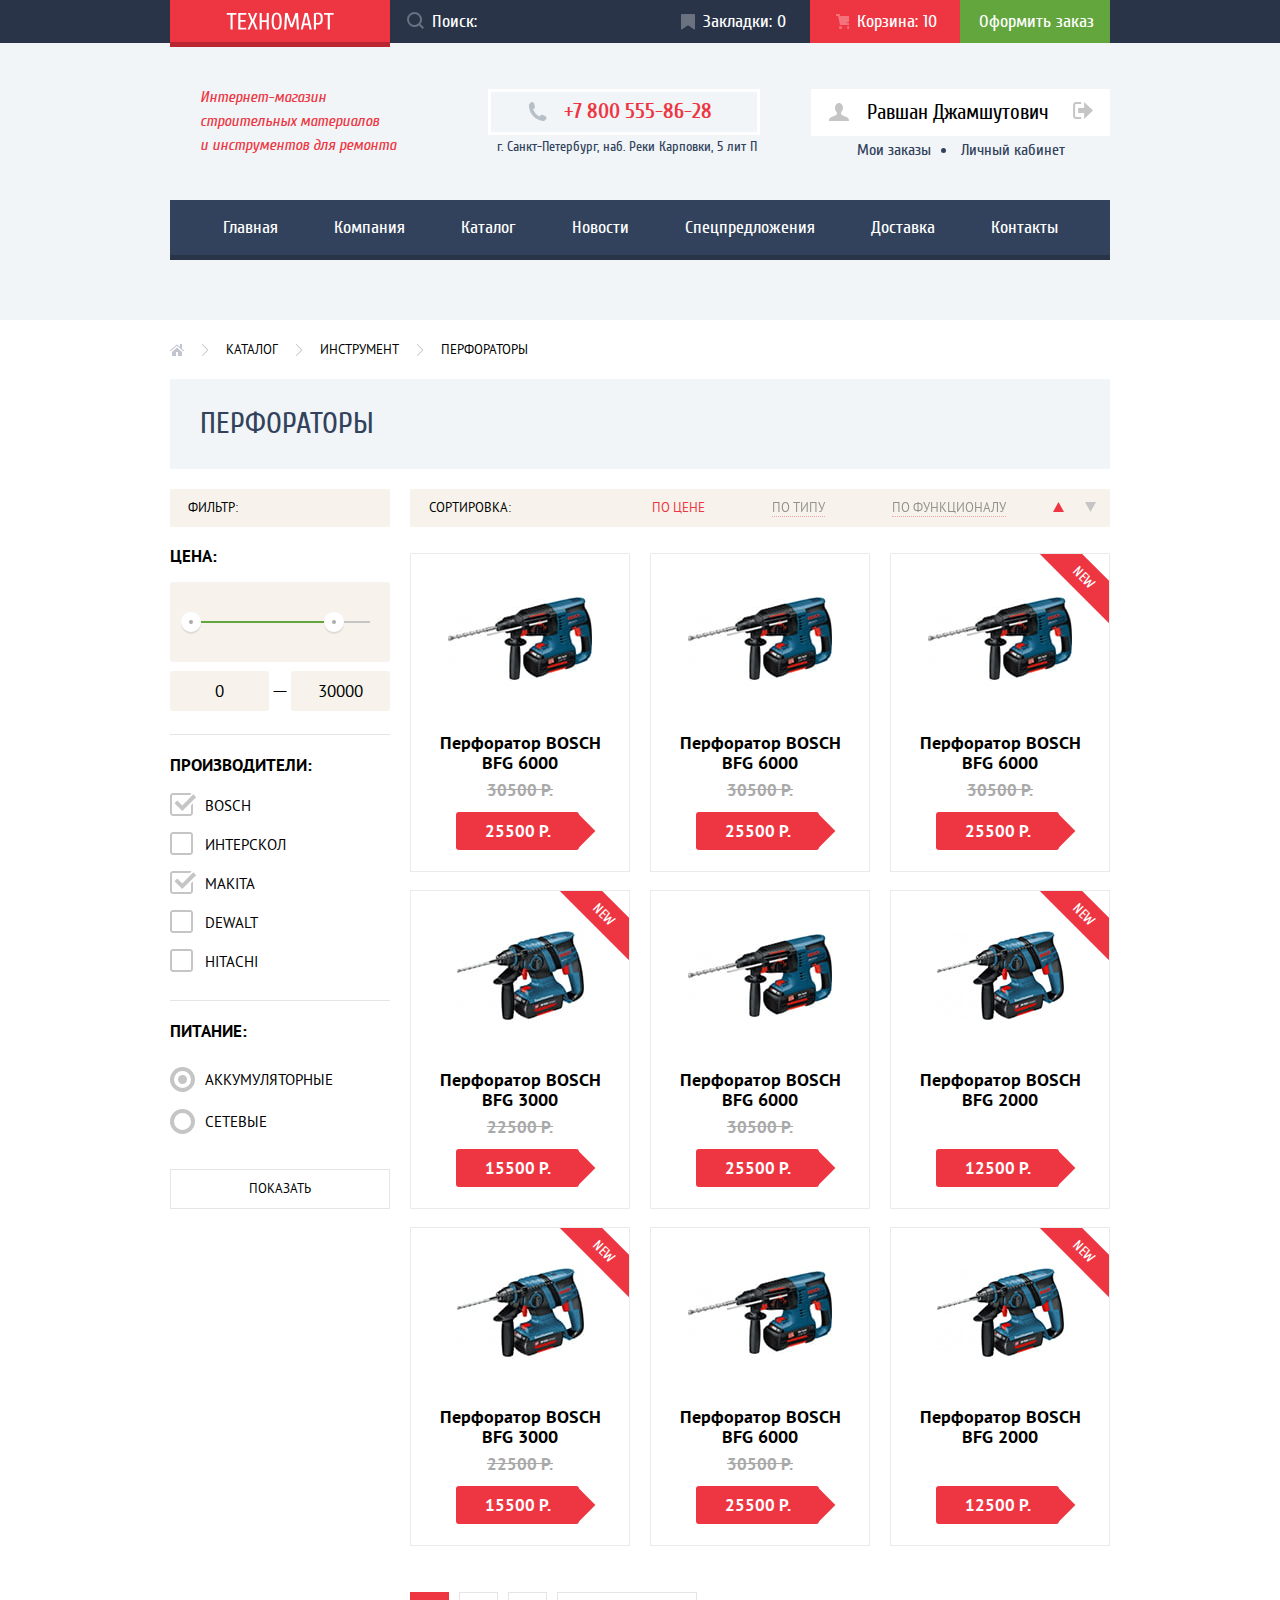
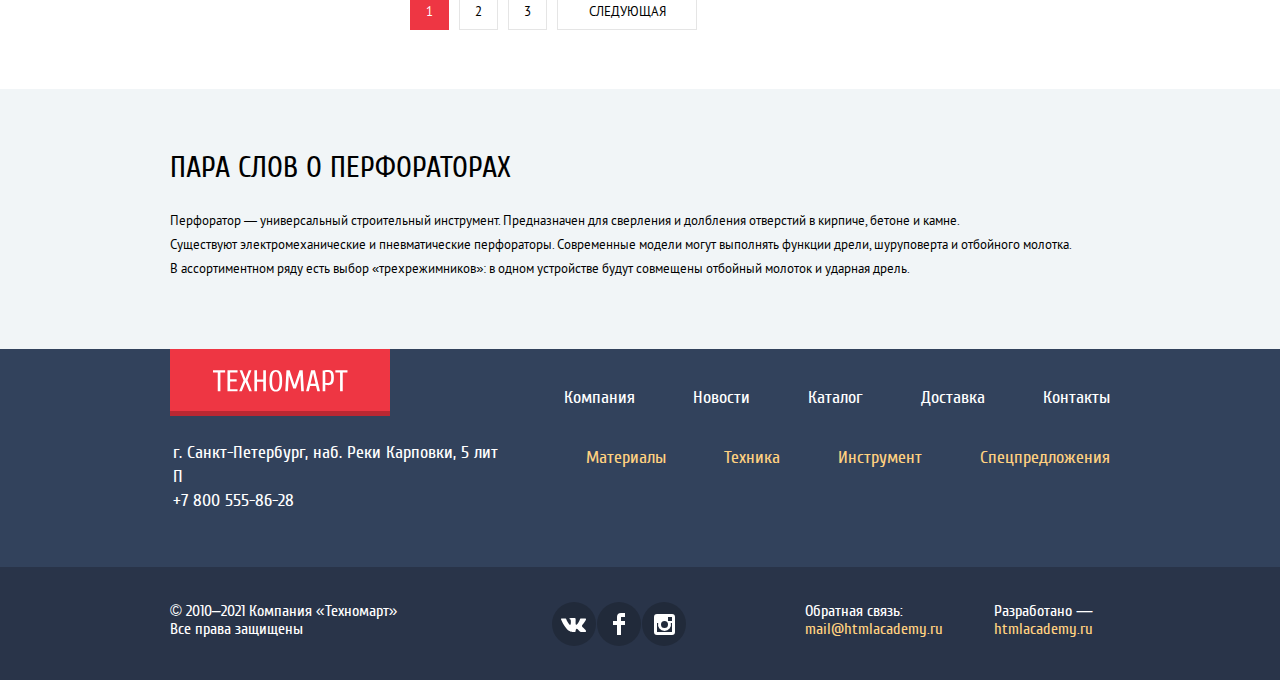
==== commit 063a2501: "Добавление JS" ====
--- a/catalog.html
+++ b/catalog.html
@@ -4,7 +4,7 @@
 <head>
   <meta charset="utf-8">
   <link rel="stylesheet" href="css/normalize.min.css">
-  <link rel="stylesheet" href="css/style.css">
+  <link rel="stylesheet" href="css/style.min.css">
   <link rel="icon" href="favicon.ico">
   <link rel="icon" href="img/favicons/favicon.svg" type="image/svg+xml">
   <link rel="apple-touch-icon" href="img/favicons/180.png">
@@ -23,7 +23,8 @@
         <form class="search" action="https://echo.academy.ru" method="get">
           <label class="visually-hidden" for="search-field">Поиск по сайту</label>
           <input class="search-field" type="search" name="search-field" id="search-field" placeholder="Поиск:">
-          <svg class="search-icon" aria-hidden="true" focusable="false" width="17" height="17" fill="none" xmlns="http://www.w3.org/2000/svg">
+          <svg class="search-icon" aria-hidden="true" focusable="false" width="17" height="17" fill="none"
+            xmlns="http://www.w3.org/2000/svg">
             <path fill-rule="evenodd" clip-rule="evenodd" d="M13.458 12.044 17 15.586
             15.586 17l-3.542-3.542A7.465 7.465 0 0 1 7.5 15 7.5 7.5 0 1 1 15 7.5c0 1.643-.542
              3.24-1.542 4.544ZM7.5 2A5.506 5.506 0 0 0 2 7.5 5.506 5.506 0 0 0 7.5 13c3.032 0 5.5-2.468 5.5-5.5C13
@@ -46,7 +47,8 @@
         <div class="user-box">
           <div class="user-profile-wrapper">
             <a class="user-profile" href="#">
-              <svg class="icon-user" aria-hidden="true" focusable="false" width="20" height="18" fill="none" xmlns="http://www.w3.org/2000/svg">
+              <svg class="icon-user" aria-hidden="true" focusable="false" width="20" height="18" fill="none"
+                xmlns="http://www.w3.org/2000/svg">
                 <path d="M17.88 14.17c-2.14-.74-4.25-1.67-5.2-2.4-.66-.5-.78-1.61-.52-2.4a5.49
                  5.49 0 0 0 1.86-4.29C14.02 2.28 12.22 0 10 0 7.78 0 5.98 2.28 5.98 5.08c0
                  1.8.75 3.38 1.86 4.28.26.8.14 1.92-.51 2.42-.95.72-3.07 1.65-5.21 2.39C-.03
@@ -55,7 +57,8 @@
               <span>Равшан Джамшутович</span>
             </a>
             <a class="log-out" href="#">
-              <svg class="icon-logout" aria-hidden="true" focusable="false" width="20" height="17" fill="none" xmlns="http://www.w3.org/2000/svg">
+              <svg class="icon-logout" aria-hidden="true" focusable="false" width="20" height="17" fill="none"
+                xmlns="http://www.w3.org/2000/svg">
                 <path d="M20 8.5 11.12 0v6h-6v5h6v6L20 8.5Z" fill="#C5C5C5" />
                 <path d="M2.1 13.95V3.05c.02-.38.18-1.06 1.02-1.06h5.02V0H3.12C.94 0
                  .12 1.81.09 3.03v10.94C.1 15.2.94 17 3.12 17h5.02v-1.99H3.12c-.84
@@ -186,7 +189,8 @@
             <legend class="battery-headline">Питание:</legend>
             <ul class="battery-list">
               <li>
-                <input class="filter-radio visually-hidden" type="radio" checked name="supply" value="battery" id="battery">
+                <input class="filter-radio visually-hidden" type="radio" checked name="supply" value="battery"
+                  id="battery">
                 <label for="battery">Аккумуляторные</label>
               </li>
               <li>
@@ -234,7 +238,7 @@
         </div>
         <ul class="goods-list">
           <li class="good-item">
-            <h3 class="good-item-title" class="good-item-title">
+            <h3 class="good-item-title">
               <a href="#">Перфоратор BOSCH BFG 6000</a>
             </h3>
             <div class="product-image">
@@ -249,7 +253,7 @@
             </div>
           </li>
           <li class="good-item">
-            <h3 class="good-item-title" class="good-item-title">
+            <h3 class="good-item-title">
               <a href="#">Перфоратор BOSCH BFG 6000</a>
             </h3>
             <div class="product-image">
@@ -264,7 +268,7 @@
             </div>
           </li>
           <li class="good-item new">
-            <h3 class="good-item-title" class="good-item-title">
+            <h3 class="good-item-title">
               <a href="#">Перфоратор BOSCH BFG 6000</a>
             </h3>
             <div class="product-image">
@@ -280,7 +284,7 @@
             </div>
           </li>
           <li class="good-item new">
-            <h3 class="good-item-title" class="good-item-title">
+            <h3 class="good-item-title">
               <a href="#">Перфоратор BOSCH BFG 3000</a>
             </h3>
             <div class="product-image">
@@ -485,6 +489,7 @@
     </div>
   </section>
 
+  <script src="js/script.min.js"></script>
 </body>
 
 </html>
--- a/css/style.min.css
+++ b/css/style.min.css
@@ -0,0 +1 @@
+@font-face{font-family:Cuprum;font-weight:400;font-style:normal;font-display:swap;src:url(../fonts/cuprum.woff2) format("woff2"),url(../fonts/cuprum.woff) format("woff")}@font-face{font-family:Cuprum;font-weight:700;font-style:normal;font-display:swap;src:url(../fonts/cuprumbold.woff2) format("woff2"),url(../fonts/cuprumbold.woff) format("woff")}@font-face{font-family:Cuprum;font-weight:400;font-style:italic;font-display:swap;src:url(../fonts/cuprumitalic.woff2) format("woff2"),url(../fonts/cuprumitalic.woff) format("woff")}@font-face{font-family:Cuprum;font-weight:700;font-style:italic;font-display:swap;src:url(../fonts/cuprumbolditalic.woff2) format("woff2"),url(../fonts/cuprumbolditalic.woff) format("woff")}@font-face{font-family:"PT Sans";font-weight:400;font-style:normal;font-display:swap;src:url(../fonts/ptsans.woff2) format("woff2"),url(../fonts/ptsans.woff) format("woff")}@font-face{font-family:"PT Sans";font-weight:700;font-style:normal;font-display:swap;src:url(../fonts/ptsansbold.woff2) format("woff2"),url(../fonts/ptsansbold.woff) format("woff")}@keyframes error{0%{transform:translateX(-20px)}50%{transform:translateX(40px)}100%{transform:translateX(-20px)}}@keyframes popup{0%{top:0}100%{top:100px}}:root{--accent-color:#EE3643;--bg-dark:#293449;--bg-light:#F1F5F7;--bg-extra-light:#F9F5F0;--bg-modals:#F1F1F1;--bg-catalog:#F7F3EC;--border-color:#EAEAEA;--border-color-active:#8D1E26;--click-accent:#BA2732;--click-header:#161D29;--click-menu:#1D2739;--click-order:#518534;--click-user:#C5C5C5;--click-user-30:rgba(197, 197, 197, 0.3);--hover-icon:#3D546F;--hover-accent:#CA2C37;--hover-order:#5FBB2D;--hover-border:#32425C;--hover-paggination:#B5B5B5;--order-color:#63A63E;--paggination-color:#E5E5E5;--range:#FFBF47;--range-tools:#3BBCE3;--range-machines:#DC91D8;--range-sale:#8ED78F;--shadow-order:#367315;--socials-color:#212A3A;--text-black:#000000;--text-black-15:rgba(0, 0, 0, 0.15);--text-black-10:rgba(0, 0, 0, 0.1);--text-black-25:rgba(0, 0, 0, 0.25);--text-dark:#32425C;--text-light:#FFD180;--text-extra-light:#A9A9A9;--text-extra-light-30:rgba(169, 169, 169, 0.3);--text-white:#FFFFFF;--text-white-50:rgba(250, 250, 250, 0.5);--text-white-30:rgba(250, 250, 250, 0.3);--toggle-color:#ABABAB;--toggle-color-30:rgba(171, 171, 171, 0.3)}.page{height:100%}.page-body{display:-ms-grid;display:grid;-ms-grid-rows:-webkit-min-content 1fr -webkit-min-content;-ms-grid-rows:min-content 1fr min-content;grid-template-rows:-webkit-min-content 1fr -webkit-min-content;grid-template-rows:min-content 1fr min-content;-ms-flex-line-pack:start;align-content:start;margin:0;padding:0;min-width:960px;min-height:100%;font-family:Cuprum,Tahoma,sans-serif;font-weight:400;font-size:13px;line-height:24px;color:var(--text-black);background:var(--text-white)}a{text-decoration:none}img{display:block;max-width:100%;height:auto}.visually-hidden{position:absolute;width:1px;height:1px;margin:-1px;border:0;padding:0;white-space:nowrap;-webkit-clip-path:inset(100%);clip-path:inset(100%);clip:rect(0 0 0 0);overflow:hidden}.container{width:940px;margin:0 auto;padding:0 10px}.hidden{display:none}.main-header{background:var(--bg-light);margin-bottom:59px}.header-top-wrapper{display:-webkit-box;display:-ms-flexbox;display:flex;-ms-flex-wrap:wrap;flex-wrap:wrap}.main-header-top{background:var(--bg-dark);margin-bottom:46px}.logo{display:block;-webkit-box-sizing:border-box;box-sizing:border-box;background:var(--accent-color)}.header-logo{width:220px;height:42px;padding:12px 56px;-webkit-box-shadow:0 5px var(--click-accent);box-shadow:0 5px var(--click-accent)}.logo[href]:active{background:var(--click-accent);-webkit-box-shadow:0 5px var(--border-color-active);box-shadow:0 5px var(--border-color-active)}.search{position:relative}.search-icon{position:absolute;top:12px;left:17px;opacity:.3}.search-field{display:block;width:270px;height:42px;margin:0;padding:0;padding-left:42px;font-size:18px;line-height:24px;color:var(--text-white);background:0 0;border:none}.search:hover .search-icon{opacity:1}.search:active .search-icon,.search:focus-within .search-icon{opacity:1}.search:active .search-icon path,.search:focus-within .search-icon path{fill:var(--accent-color)}.search-field::-webkit-input-placeholder{font-size:inherit;line-height:inherit;color:inherit}.search-field::-moz-placeholder{font-size:inherit;line-height:inherit;color:inherit}.search-field:-ms-input-placeholder{font-size:inherit;line-height:inherit;color:inherit}.search-field::-ms-input-placeholder{font-size:inherit;line-height:inherit;color:inherit}.search-field::placeholder{font-size:inherit;line-height:inherit;color:inherit}.search-field:focus{outline:0;color:var(--text-black);background:var(--text-white)}.search-field::-moz-placeholder{opacity:1}.search-field:-moz-placeholder{opacity:1}.user-link{display:-webkit-box;display:-ms-flexbox;display:flex;-webkit-box-sizing:border-box;box-sizing:border-box;-webkit-box-align:center;-ms-flex-align:center;align-items:center;width:150px;padding-top:10px;padding-bottom:9px;font-size:18px;line-height:24px;color:var(--text-white)}.bookmark{-webkit-box-pack:end;-ms-flex-pack:end;justify-content:flex-end;padding-left:5px;padding-right:24px}.bookmark span{margin-left:5px}.bookmark::before{content:"";width:14px;height:16px;margin-right:8px;background-image:url(../img/icons/icon-bookmark.svg);opacity:.3}.cart{padding-left:26px;padding-right:23px}.cart span{margin-left:5px}.cart::before{content:"";width:15px;height:15px;margin-top:-1px;margin-right:8px;background:url(../img/icons/icon-cart.svg);opacity:.3}.bookmark:focus::before,.bookmark:hover::before,.cart:focus::before,.cart:hover::before{opacity:1}.order{padding-left:19px;padding-right:16px}.bookmark:active,.cart:active{opacity:.5;background:var(--click-header)}.order{background:var(--order-color)}.order:focus,.order:hover{background:var(--hover-order)}.order:active{color:var(--text-white-50);background:var(--order-color)}.main-header-middle{display:-webkit-box;display:-ms-flexbox;display:flex;margin-bottom:41px}.description{margin:0;margin-top:-4px;padding-left:30px;font-style:italic;font-size:16px;line-height:24px;color:var(--accent-color)}.header-contacts{margin-left:92px;margin-right:auto;text-align:center}.header-phone{display:-webkit-box;display:-ms-flexbox;display:flex;-webkit-box-align:center;-ms-flex-align:center;align-items:center;margin:0;padding:4px 45px 6px 37px;font-weight:700;font-size:21px;line-height:30px;color:var(--accent-color);border:3px solid var(--text-white)}.header-phone:focus,.header-phone:hover{color:var(--socials-color)}.header-phone:active{color:var(--click-user)}.header-phone::before{content:"";margin-right:17px;width:19px;height:19px;background:url(../img/icons/icon-phone.svg)}.header-contacts p{margin:0;margin-left:5px;font-style:normal;font-size:14px;line-height:24px;color:var(--text-dark)}.user-id{display:-webkit-box;display:-ms-flexbox;display:flex;-webkit-box-pack:justify;-ms-flex-pack:justify;justify-content:space-between;width:281px;height:45px}.user-id-login{display:-webkit-box;display:-ms-flexbox;display:flex;-webkit-box-align:center;-ms-flex-align:center;align-items:center;width:75px;padding:12px 27px 12px 19px;font-size:21px;line-height:21px;color:var(--text-black);background:var(--text-white)}.user-id-login svg{margin-right:6px;width:20px;height:17px}.user-id-signup{display:block;padding:12px 24px;font-size:21px;line-height:21px;color:var(--text-black);background:var(--text-white)}.user-id a:focus,.user-id a:hover{color:var(--accent-color)}.log-out:focus path,.log-out:hover path,.user-id a:focus path,.user-id a:hover path,.user-profile:focus path,.user-profile:hover path{fill:var(--hover-icon)}.user-id a:active,.user-profile:active span{color:var(--click-user)}.log-out:active path,.user-id a:active path,.user-profile:active path{fill:var(--click-user)}.header-navigation{margin-bottom:60px}.menu-list{display:-webkit-box;display:-ms-flexbox;display:flex;-ms-flex-wrap:wrap;flex-wrap:wrap;padding:0 25px;-webkit-box-shadow:inset 0 -5px var(--bg-dark);box-shadow:inset 0 -5px var(--bg-dark);list-style:none;margin:0;padding:0;font-size:18px;line-height:24px;color:var(--text-white);background:var(--text-dark)}.menu-list li:first-child{margin-left:25px}.menu-item{display:block;padding:16px 28px 20px;color:var(--text-white)}.menu-item[href]:focus,.menu-item[href]:hover{background:var(--bg-dark)}.menu-item[href]:active{opacity:.5}.range{display:-ms-grid;display:grid;-ms-grid-columns:1fr 20px 1fr 20px 1fr;grid-template-columns:1fr 1fr 1fr;gap:20px;margin-bottom:59px}.range-item{padding:20px 31px 0 23px;width:246px;height:103px}.range-item h3{margin:0;margin-bottom:14px;font-size:24px;line-height:30px;color:var(--text-white)}.range-item a{display:block;width:135px;margin:0;padding:10px;-webkit-box-sizing:border-box;box-sizing:border-box;font-size:14px;line-height:18px;text-transform:uppercase;text-align:center;color:var(--text-white);background:var(--text-white-30)}.materials{background:var(--range)}.materials::after{position:absolute;content:"";top:30px;right:43px;width:44px;height:65px;background:url(../img/icons/bucket.svg) no-repeat}.new{position:relative;overflow:hidden}.new-sign{display:block;position:absolute;top:8px;right:-35px;width:100px;padding:7px 10px 5px;font-family:Cuprum,Tahoma,sans-serif;font-weight:400;font-size:14px;line-height:18px;text-align:center;text-transform:uppercase;color:var(--text-white);background:var(--accent-color);border:none;-webkit-transform:rotate(45deg);-ms-transform:rotate(45deg);transform:rotate(45deg)}.tools{position:relative;background:var(--range-tools)}.tools::after{position:absolute;content:"";top:33px;right:31px;width:75px;height:61px;background:url(../img/icons/drill.svg) no-repeat}.tech{position:relative;background:var(--range-machines)}.tech::after{position:absolute;content:"";top:31px;right:31px;width:78px;height:62px;background:url(../img/icons/tractor.svg) no-repeat}.sale{position:relative;-ms-grid-column:3;-ms-grid-column-span:1;grid-column:3/4;-ms-grid-row:2;-ms-grid-row-span:1;grid-row:2/3;background:var(--range-sale)}.sale h3{margin-bottom:10px}.sale a{padding-top:12px}.sale::after{position:absolute;content:"";top:25px;right:45px;width:59px;height:72px;background:url(../img/icons/shopping-trolley.svg) no-repeat}.free-delivery{position:relative;-ms-grid-column:3;-ms-grid-column-span:1;grid-column:3/4;-ms-grid-row:3;-ms-grid-row-span:1;grid-row:3/4;background:var(--range)}.free-delivery a{padding-left:10px;padding-right:10px}.free-delivery::after{position:absolute;content:"";top:32px;right:31px;width:78px;height:62px;background:url(../img/icons/truck.svg) no-repeat}.range-item a:focus,.range-item a:hover{background:var(--click-user-30)}.range-item a:active{background:var(--text-extra-light-30)}.gallery{position:relative;-ms-grid-column:1;-ms-grid-column-span:2;grid-column:1/3;-ms-grid-row:2;-ms-grid-row-span:2;grid-row:2/4}.gallery ul{list-style:none;margin:0;padding:0}.gallery-slider{-webkit-box-sizing:border-box;box-sizing:border-box;width:620px;height:266px}.gallery-slider-title{margin:0;padding:0;padding:23px 10px 5px 24px;font-size:36px;line-height:36px;font-weight:700;text-transform:uppercase;color:var(--text-white);background:var(--text-black-25)}.gallery p{margin:0;margin-bottom:96px;padding:0;padding:0 10px 16px 24px;font-size:18px;line-height:24px;font-weight:400;color:var(--text-white);background:var(--text-black-25)}.gallery .button{margin-left:24px}.perforators{background:var(--click-user) url(../img/perforator.jpg) no-repeat}.drills{background:var(--click-user) url(../img/drill.jpg) no-repeat}.gallery-arrow{position:absolute;content:"";width:22px;height:40px;cursor:pointer;border:none}.gallery-arrow-back{top:122px;left:24px;background:url(../img/icons/icon-arrow.svg)}.gallery-arrow-next{top:122px;right:20px;-webkit-transform:rotate(180deg);-ms-transform:rotate(180deg);transform:rotate(180deg);background:url(../img/icons/icon-arrow.svg)}.gallery-button-dots{display:-webkit-box;display:-ms-flexbox;display:flex;position:absolute;bottom:36px;left:295px}.gallery-button-dot{content:"";width:10px;height:10px;margin:0;margin-right:10px;padding:0;border-radius:50%;background:var(--text-white);border:2px solid var(--text-white);cursor:pointer}.gallery-button-dot:last-child{margin:0}.button-dot-current{background:var(--accent-color)}.button{display:block;-webkit-box-sizing:border-box;box-sizing:border-box;width:192px;padding:10px;font-size:14px;line-height:18px;text-align:center;text-transform:uppercase;color:var(--text-white);background:var(--accent-color);border:none}.button:focus,.button:hover{background:var(--hover-accent)}.button:active{background:var(--click-accent)}.popular{margin-bottom:70px}.title-wrapper{display:-webkit-box;display:-ms-flexbox;display:flex;-webkit-box-pack:justify;-ms-flex-pack:justify;justify-content:space-between;background:var(--bg-extra-light);margin-bottom:20px;padding:25px 14px 25px 30px}.highlight-headline{margin:0;margin-right:10px;-ms-flex-item-align:center;-ms-grid-row-align:center;align-self:center;font-size:30px;line-height:30px;font-weight:400;text-transform:uppercase;color:var(--text-dark)}.popular .button{-ms-flex-item-align:center;-ms-grid-row-align:center;align-self:center}.popular-goods-list{display:-ms-grid;display:grid;-ms-grid-columns:1fr 20px 1fr 20px 1fr 20px 1fr;grid-template-columns:repeat(4,1fr);gap:20px;list-style:none;margin:0;padding:0;font-family:"PT Sans",Arial,sans-serif}.good-item{display:-webkit-box;display:-ms-flexbox;display:flex;-webkit-box-orient:vertical;-webkit-box-direction:normal;-ms-flex-direction:column;flex-direction:column;-webkit-box-pack:start;-ms-flex-pack:start;justify-content:flex-start;border:1px solid var(--border-color)}.product-image{display:-webkit-box;display:-ms-flexbox;display:flex;-webkit-box-orient:vertical;-webkit-box-direction:normal;-ms-flex-direction:column;flex-direction:column;-webkit-box-pack:center;-ms-flex-pack:center;justify-content:center;margin-bottom:9px;height:170px;-webkit-box-ordinal-group:0;-ms-flex-order:-1;order:-1}.product-image img{margin:auto;object-fit:contain}.good-item-title{margin:0 17px 8px;padding:0;text-align:center;font-weight:700;font-size:18px;line-height:20px}.good-item-title a{color:var(--text-black)}.good-item s{margin:0 auto 13px;font-weight:700;font-size:17px;line-height:18px;text-align:center;color:var(--text-extra-light)}.current-price{display:block;position:relative;-webkit-box-sizing:border-box;box-sizing:border-box;width:123px;margin:auto 34px 21px 45px;padding:10px;font-weight:700;font-size:17px;line-height:18px;text-align:center;color:var(--text-white);background:var(--accent-color);border-radius:3px}.current-price::after{position:absolute;content:"";top:6px;right:-11px;width:26px;height:26px;-webkit-transform:rotate(45deg);-ms-transform:rotate(45deg);transform:rotate(45deg);background:var(--accent-color)}.brand-item:focus,.brand-item:hover,.good-item:focus,.good-item:hover{-webkit-box-shadow:0 4px 20px var(--text-black-15);box-shadow:0 4px 20px var(--text-black-15)}.good-item:focus-within .product-image,.good-item:hover .product-image{display:none}.good-item:focus-within .card-action-buttons,.good-item:hover .card-action-buttons{display:block}.card-action-buttons{display:none;margin-top:39px;margin-bottom:54px;-webkit-box-ordinal-group:0;-ms-flex-order:-1;order:-1}.buy{display:-webkit-box;display:-ms-flexbox;display:flex;-webkit-box-sizing:border-box;box-sizing:border-box;width:135px;height:38px;padding:10px 12px 10px 25px;margin:0 auto 10px;font-family:Cuprum,Tahoma,sans-serif;font-size:14px;line-height:18px;text-transform:uppercase;text-align:center;color:var(--text-white);background:var(--order-color);-webkit-box-shadow:inset 0 -2px 0 0 var(--shadow-order);box-shadow:inset 0 -2px 0 0 var(--shadow-order);border-radius:2px}.buy::before{content:"";width:15px;height:15px;margin-right:8px;background:url(../img/icons/icon-cart.svg) no-repeat;opacity:.3}.buy:focus,.buy:hover{background:var(--hover-order)}.buy:active{background:var(--click-order)}.add-mark{display:block;-webkit-box-sizing:border-box;box-sizing:border-box;width:135px;height:38px;margin:0 auto;padding:8px 27px;font-family:Cuprum,Tahoma,sans-serif;font-size:14px;line-height:18px;text-align:center;text-transform:uppercase;color:var(--text-dark);border:3px solid var(--order-color);border-radius:2px}.add-mark:focus,.add-mark:hover{border:3px solid var(--text-dark)}.add-mark:active{border:3px solid var(--text-dark);opacity:.5}.brands{margin-bottom:70px}.brands .button{-ms-flex-item-align:center;-ms-grid-row-align:center;align-self:center}.brands-list{margin:0;padding:0;display:-ms-grid;display:grid;-ms-grid-columns:1fr 20px 1fr 20px 1fr 20px 1fr;grid-template-columns:repeat(4,1fr);gap:20px;list-style:none}.brand-item{display:-webkit-box;display:-ms-flexbox;display:flex;width:218px;height:142px;-webkit-box-pack:center;-ms-flex-pack:center;justify-content:center;-webkit-box-align:center;-ms-flex-align:center;align-items:center;border:1px solid var(--border-color)}.brand-item img{object-fit:contain}.brand-item:active{opacity:.15}.features{margin-bottom:70px;padding-top:65px;background:var(--bg-light)}.headline{margin:0;margin-bottom:26px;font-size:30px;line-height:30px;font-weight:400;text-transform:uppercase}.feature-slide h3{margin:0;margin-bottom:30px;font-size:30px;line-height:30px;font-weight:400;text-transform:uppercase;color:var(--text-dark)}.features-text{margin:0;padding:0;margin-bottom:30px;font-family:"PT Sans",Arial,sans-serif;font-size:13px;line-height:24px}.feature-slide p{margin:0;padding:0;margin-bottom:25px}.features-wrapper{padding:0;padding-bottom:60px;display:-ms-grid;display:grid;-ms-grid-columns:240px 1fr;grid-template-columns:240px 1fr}.features-slider-buttons{position:relative;padding:40px 0}.features-slider-buttons::after{position:absolute;content:"";width:10px;height:279px;top:0;left:230px;background:url(../img/border-line.png) no-repeat}.feature-button{-webkit-box-sizing:border-box;box-sizing:border-box;width:240px;height:61px;padding:13px 22px 20px 22px;font-weight:700;font-size:21px;line-height:30px;text-align:left;color:var(--text-white);background:var(--text-dark);border:none}.feature-button:focus,.feature-button:hover{background:var(--bg-dark)}.feature-button-active{color:var(--text-dark);background:var(--text-white)}.feature-button-active:focus,.feature-button-active:hover{color:var(--text-dark);background:var(--text-white)}.features-slider-list{margin:0;margin-left:80px;padding:0;padding-top:38px;list-style:none}.feature-slide{min-height:188px}.delivery{background:url(../img/service-delivery.png) no-repeat right 20px}.guarantee{background:url(../img/service-guarantee.png) no-repeat right 20px}.credit{background:url(../img/service-credit.png) no-repeat 155px 0}.index-columns{display:-webkit-box;display:-ms-flexbox;display:flex;-webkit-box-pack:justify;-ms-flex-pack:justify;justify-content:space-between;margin-bottom:72px}.about-us{width:460px}.about-us p{margin:0;margin-bottom:25px;font-family:"PT Sans",Arial,sans-serif;font-size:13px;line-height:24px}.about-us p:last-of-type{margin:3px}.trans-list{margin:0;margin-bottom:20px;padding:0;padding-left:37px;list-style:none;font-size:18px;line-height:24px}.trans-item{position:relative;margin-bottom:12px}.trans-item::before{position:absolute;content:"";width:25px;height:2px;left:-37px;top:10px;background:var(--accent-color)}.about-us .button{width:220px}.contacts{width:300px}.contacts p{margin:0;margin-bottom:32px;font-family:"PT Sans",Arial,sans-serif;font-size:13px;line-height:24px}.contacts-mini-map{display:block;border:1px solid transparent;margin-bottom:25px}.contacts-mini-map:focus,.contacts-mini-map:hover{border:1px solid var(--accent-color)}.contacts .button{width:300px}.main-footer{background:var(--text-dark)}.main-footer-top{display:-ms-grid;display:grid;-ms-grid-columns:-webkit-min-content 1fr;-ms-grid-columns:min-content 1fr;grid-template-columns:-webkit-min-content 1fr;grid-template-columns:min-content 1fr;margin-bottom:54px}.footer-logo{-webkit-box-sizing:border-box;box-sizing:border-box;width:220px;height:62px;margin-bottom:30px;padding:20px 42px;-webkit-box-shadow:0 5px var(--click-accent);box-shadow:0 5px var(--click-accent)}.footer-menu-list{display:-webkit-box;display:-ms-flexbox;display:flex;-ms-flex-wrap:wrap;flex-wrap:wrap;-webkit-box-pack:end;-ms-flex-pack:end;justify-content:flex-end;list-style:none;margin:0;margin-top:37px;padding:0;font-size:18px;line-height:24px;color:var(--text-white);background:var(--text-dark)}.footer-menu-list li{margin-right:58px}.footer-menu-list li:last-child{margin-right:0}.footer-menu-item{display:block;color:var(--text-white)}.footer-top-text{margin:0 0 0 3px;padding:0;width:333px;font-size:18px;line-height:24px;color:var(--text-white)}.footer-tel{color:inherit}.sub-menu-list{display:-webkit-box;display:-ms-flexbox;display:flex;-ms-flex-wrap:wrap;flex-wrap:wrap;-webkit-box-pack:justify;-ms-flex-pack:justify;justify-content:space-between;list-style:none;margin:0;margin-top:5px;margin-left:80px;padding:0;font-size:18px;line-height:24px;color:var(--text-white);background:var(--text-dark)}.copyright,.sub-menu-item{color:var(--text-light)}.copyright:focus,.copyright:hover,.footer-menu-item[href]:focus,.footer-menu-item[href]:hover,.footer-tel:focus,.footer-tel:hover,.sub-menu-item:focus,.sub-menu-item:hover{-webkit-text-decoration-line:underline;text-decoration-line:underline}.footer-menu-item[href]:active,.sub-menu-item:active{text-decoration:none;opacity:.5}.main-footer-bottom{background:var(--bg-dark)}.footer-bottom-wrapper{display:-webkit-box;display:-ms-flexbox;display:flex;padding:35px 140px 34px}.footer-text{margin:0;padding:0;font-size:16px;line-height:18px;color:var(--text-white)}.socials-list{display:-webkit-box;display:-ms-flexbox;display:flex;-webkit-box-pack:justify;-ms-flex-pack:justify;justify-content:space-between;list-style:none;margin:0;margin-left:155px;margin-right:118px;padding:0}.social-item{display:block;width:44px;height:44px;margin-right:1px;border-radius:50%}.social-vk{background:url(../img/icons/icon-vk.svg) center no-repeat,var(--socials-color)}.social-fb{background:url(../img/icons/icon-fb.svg) center no-repeat,var(--socials-color)}.social-inst{background:url(../img/icons/icon-insta.svg) center no-repeat,var(--socials-color)}.social-fb:active,.social-fb:focus,.social-fb:hover,.social-inst:active,.social-inst:focus,.social-inst:hover,.social-vk:active,.social-vk:focus,.social-vk:hover{background-color:var(--accent-color)}.footer-feedback{display:block;margin-right:51px}.copyright:active{color:var(--accent-color);text-decoration:none}.modal{position:fixed;-webkit-box-sizing:border-box;box-sizing:border-box;margin:auto;background:linear-gradient(to top,var(--bg-modals) 112px,var(--text-white) 112px);border-top:7px solid var(--accent-color);-webkit-box-shadow:0 4px 20px var(--text-black-15);box-shadow:0 4px 20px var(--text-black-15)}.button-close{position:absolute;width:21px;height:21px;top:11px;right:10px;background:url(../img/icons/icon-close.svg) center no-repeat;border:none;cursor:pointer}.popup{animation-name:popup;animation-duration:.3s}.modal-contact{top:100px;left:0;right:0;bottom:auto;width:620px}.modal-contact-grid{display:-ms-grid;display:grid;width:460px;-ms-grid-columns:1fr 20px 1fr;grid-template-columns:1fr 1fr;-ms-grid-rows:-webkit-min-content 13px 1fr;-ms-grid-rows:min-content 13px 1fr;grid-template-rows:-webkit-min-content 1fr;grid-template-rows:min-content 1fr;margin:39px 80px 0;gap:13px 20px}.modal-contact-grid>:nth-child(1){-ms-grid-row:1;-ms-grid-column:1}.modal-contact-grid>:nth-child(2){-ms-grid-row:1;-ms-grid-column:3}.modal-contact-grid>:nth-child(3){-ms-grid-row:3;-ms-grid-column:1}.modal-contact-grid>:nth-child(4){-ms-grid-row:3;-ms-grid-column:3}.contact-form p{margin:0;padding:0}.contact-name{-ms-grid-column:1;-ms-grid-column-span:1;grid-column:1/2;-ms-grid-row:1;-ms-grid-row-span:1;grid-row:1/2}.contact-email{-ms-grid-column:2;-ms-grid-column-span:1;grid-column:2/3;-ms-grid-row:1;-ms-grid-row-span:1;grid-row:1/2}.contact-comment{-ms-grid-column:1;-ms-grid-column-span:2;grid-column:1/3;-ms-grid-row:2;-ms-grid-row-span:1;grid-row:2/3}.contact-form label{list-style:none;font-size:18px;line-height:24px}.contact-form input[placeholder]{padding:7px 8px 7px 12px}.contact-form input::placeholder,.contact-form textarea::placeholder{font-family:"PT Sans",Arial,sans-serif;font-size:13px;line-height:24px;color:var(--text-extra-light)}.contact-form input{width:204px;padding:0;margin:0;font-family:"PT Sans",Arial,sans-serif;font-size:13px;line-height:24px;color:var(--text-black);border:2px solid var(--click-user);border-radius:2px}.contact-form textarea{width:452px;min-height:114px;padding:7px 8px 7px 12px;margin-bottom:37px;font-family:"PT Sans",Arial,sans-serif;font-size:13px;line-height:24px;color:var(--text-black);border:2px solid var(--click-user);border-radius:2px}.submit{width:460px}.contact-form input:focus,.contact-form textarea:focus{outline:0;border:2px solid var(--text-extra-light)}.error{animation-name:error;animation-duration:.1s}.modal-map{top:100px;left:0;right:0;bottom:auto;width:943px}.modal-map iframe{border:none}.modal-cart{top:100px;left:0;right:0;bottom:auto;width:620px}.modal-cart-top{position:relative;font-weight:700;font-size:24px;line-height:30px;text-align:center;padding-top:73px}.modal-cart p{position:relative;margin:0;padding:0 0 60px}.modal-cart p::before{position:absolute;content:"";width:66px;height:66px;top:-18px;left:82px;background:url(../img/icons/icon-mark.svg) center no-repeat}.modal-buttons{display:-webkit-box;display:-ms-flexbox;display:flex;-webkit-box-pack:center;-ms-flex-pack:center;justify-content:center;margin:0;padding:37px 10px}.button-continue{display:block;-webkit-box-sizing:border-box;box-sizing:border-box;width:192px;margin-left:10px;padding:10px;font-size:14px;line-height:18px;text-align:center;text-transform:uppercase;background:var(--text-white);border:none}.button-continue:focus,.button-continue:hover{color:var(--accent-color)}.button-continue:active{color:var(--text-extra-light)}.catalog-page header{margin-bottom:21px}.full-cart{background:var(--accent-color)}.added-bookmark{background:var(--click-accent)}.user-box{width:299px}.icon-user{padding:3px}.user-profile-wrapper{display:-webkit-box;display:-ms-flexbox;display:flex;-webkit-box-pack:justify;-ms-flex-pack:justify;justify-content:space-between;-webkit-box-align:center;-ms-flex-align:center;align-items:center;padding:11px 17px 12px 15px;font-size:21px;line-height:21px;background:var(--text-white)}.user-profile{display:flex;align-items:center}.user-profile span{margin-left:15px;color:var(--text-black)}.additional-links{display:-webkit-box;display:-ms-flexbox;display:flex;-webkit-box-pack:center;-ms-flex-pack:center;justify-content:center;margin:0;padding:0;list-style:none}.additional-links a{display:block;margin-top:5px;font-style:normal;font-size:16px;line-height:18px;color:var(--text-dark)}.additional-links-order{position:relative;margin-right:30px}.additional-links-order::after{position:absolute;content:"";top:7px;right:-15px;width:5px;height:5px;border-radius:50%;background:var(--hover-border)}.additional-links a:focus,.additional-links a:hover{color:var(--accent-color)}.additional-links a:active{color:var(--click-user)}.catalog-wrapper{display:-ms-grid;display:grid;-ms-grid-columns:220px 20px 1fr;grid-template-columns:220px 1fr;gap:20px;margin-bottom:59px}.breadcrumps{display:-webkit-box;display:-ms-flexbox;display:flex;-ms-flex-wrap:wrap;flex-wrap:wrap;-webkit-box-align:center;-ms-flex-align:center;align-items:center;grid-column:1/-1;margin:0;padding:0;list-style:none}.breadcrumps-item{display:block;font-family:"PT Sans",Arial,sans-serif;font-size:13px;line-height:18px;text-transform:uppercase;color:var(--text-black)}.breadcrumps li:not(:first-child){position:relative;padding-left:42px}.breadcrumps-item-main{width:14px;height:12px;background:url(../img/icons/icon-home.svg) center no-repeat}.breadcrumps li:not(:first-child)::before{position:absolute;content:"";width:8px;height:12px;top:3px;left:17px;background:url(../img/icons/icon-right-small.svg) center no-repeat}.breadcrumps-item:focus,.breadcrumps-item:hover{-webkit-text-decoration-line:underline;text-decoration-line:underline}.breadcrumps-item:active{color:var(--accent-color);text-decoration:none}.breadcrumps-item-current:active,.breadcrumps-item-current:focus,.breadcrumps-item-current:hover{color:var(--text-black);text-decoration:none}.page-title{grid-column:1/-1;margin:0;padding:30px;font-style:normal;font-weight:400;font-size:30px;line-height:30px;text-transform:uppercase;color:var(--text-dark);background:var(--bg-light)}.filters{-ms-grid-row:3;-ms-grid-row-span:1;grid-row:3/4;font-family:"PT Sans",Arial,sans-serif;text-transform:uppercase}.sub-title{margin:0;margin-bottom:14px;padding:10px 18px;font-weight:400;font-size:13px;line-height:18px;background:var(--bg-catalog)}.filter-item{margin:0;margin-bottom:15px;padding:0;border:none;border-bottom:1px solid var(--text-black-10)}.filter-item:nth-child(3){border:none}.range-filter{width:220px}.range-panel{position:relative;height:41px;border-radius:3px;margin-bottom:9px;padding-top:39px;padding-left:20px;padding-right:20px;background:var(--bg-catalog)}.range-panel .scale{height:2px;background:var(--click-user)}.range-panel .bar{width:84%;height:2px;background:var(--order-color)}.range-panel .toggle{position:absolute;top:30px;left:0;width:4px;height:4px;background:var(--toggle-color);border:8px solid var(--text-white);border-radius:50%;-webkit-box-shadow:0 2px 0 0 var(--toggle-color-30);box-shadow:0 2px 0 0 var(--toggle-color-30);cursor:pointer}.range-panel .toggle-min{left:18px}.range-panel .toggle-max{left:168px}.toggle:focus,.toggle:hover{background:var(--hover-border);-webkit-box-shadow:0 2px 0 0 var(--click-user);box-shadow:0 2px 0 0 var(--click-user)}.toggle:active{border-color:var(--text-extra-light)}.price-controls{display:-webkit-box;display:-ms-flexbox;display:flex;-webkit-box-pack:justify;-ms-flex-pack:justify;justify-content:space-between;-webkit-box-align:center;-ms-flex-align:center;align-items:center;margin-bottom:23px}.filter-price-max,.filter-price-min{width:95px;height:38px;background:var(--bg-catalog);border:none;border-radius:3px;text-align:center}input[type=number]::-webkit-inner-spin-button,input[type=number]::-webkit-outer-spin-button{-webkit-appearance:none;margin:0}.filter-price-max::-webkit-input-placeholder,.filter-price-min::-webkit-input-placeholder{font-family:"PT Sans",Arial,sans-serif;font-size:17px;line-height:18px;text-align:center;color:var(--text-black)}.filter-price-max::-moz-placeholder,.filter-price-min::-moz-placeholder{font-family:"PT Sans",Arial,sans-serif;font-size:17px;line-height:18px;text-align:center;color:var(--text-black)}.filter-price-max:-ms-input-placeholder,.filter-price-min:-ms-input-placeholder{font-family:"PT Sans",Arial,sans-serif;font-size:17px;line-height:18px;text-align:center;color:var(--text-black)}.filter-price-max::-ms-input-placeholder,.filter-price-min::-ms-input-placeholder{font-family:"PT Sans",Arial,sans-serif;font-size:17px;line-height:18px;text-align:center;color:var(--text-black)}.filter-price-max,.filter-price-max::placeholder,.filter-price-min,.filter-price-min::placeholder{font-family:"PT Sans",Arial,sans-serif;font-size:17px;line-height:18px;text-align:center;color:var(--text-black)}.filter-price-max:focus,.filter-price-min:focus{outline:1px solid var(--click-user)}.battery-headline,.manufacturers-headline,.price-headline{font-weight:700;font-size:17px;line-height:30px}.price-headline{margin-bottom:11px}.manufacturers-headline{margin-bottom:16px}.battery-headline{margin-bottom:24px}.filter label{font-size:15px;line-height:19px}.battery-list,.manufacturers-list{margin:0;padding:0;list-style:none}.manufacturers-list{padding-bottom:9px}.manufacturers-list li{margin-bottom:20px}.battery-list li{margin-bottom:23px}.battery-list label,.manufacturers-list label{display:block;position:relative;padding-left:35px;cursor:pointer}.filter-checkbox+label::before,.filter-checkbox:checked+label::after{position:absolute;content:"";top:-3px;left:0;height:23px;background-color:var(--click-user)}.filter-checkbox+label::before{width:23px;-webkit-mask-image:url(../img/icons/checkbox-off.svg)}.filter-checkbox:checked+label::after{width:27px;-webkit-mask-image:url(../img/icons/checkbox-on.svg)}.filter-radio+label::before{position:absolute;content:"";top:-3px;left:0;width:17px;height:17px;border:4px solid var(--click-user);border-radius:50%}.filter-radio:checked+label::after{position:absolute;content:"";top:5px;left:8px;width:9px;height:9px;background-color:var(--click-user);border-radius:50%}.filter-checkbox:checked+label::before{display:none}.filter-checkbox:checked:focus+label::after,.filter-checkbox:checked:hover+label::after,.filter-checkbox:focus+label::before,.filter-checkbox:hover+label::before{background-color:var(--toggle-color)}.filter-checkbox:disabled+label,.filter-checkbox:disabled+label::after,.filter-checkbox:disabled+label::before,.filter-radio:disabled+label,.filter-radio:disabled+label::after,.filter-radio:disabled+label::before{opacity:.4;cursor:default}.filter-radio:focus+label::before,.filter-radio:hover+label::before{border-color:var(--toggle-color)}.filter-radio:checked:focus+label::after,.filter-radio:checked:hover+label::after{background-color:var(--toggle-color)}.show{-webkit-box-sizing:border-box;box-sizing:border-box;width:220px;padding:10px;cursor:pointer}.pagination-list{display:-webkit-box;display:-ms-flexbox;display:flex;-ms-flex-wrap:wrap;flex-wrap:wrap;margin:0;padding:0;list-style:none}.pagination-list li{margin-right:10px}.pagination-list li:last-child{margin-right:0}.pagination-item,.show{font-family:"PT Sans",Arial,sans-serif;font-size:13px;line-height:18px;text-transform:uppercase;text-align:center;color:var(--text-black);background:0 0;border:1px solid var(--paggination-color)}.pagination-item{display:block;padding:10px 15px;-webkit-box-sizing:border-box;box-sizing:border-box;min-width:38px;height:38px}.pagination-item-next{width:140px}.pagination-item[href]:focus,.pagination-item[href]:hover,.show:focus,.show:hover{border:1px solid var(--click-user)}.pagination-item[href]:active,.show:active{border:1px solid var(--accent-color)}.pagination-item-current{color:var(--text-white);background:var(--accent-color);border:1px solid var(--accent-color)}.sorting{display:-webkit-box;display:-ms-flexbox;display:flex;-ms-flex-wrap:wrap;flex-wrap:wrap;-webkit-box-pack:justify;-ms-flex-pack:justify;justify-content:space-between;-webkit-box-align:center;-ms-flex-align:center;align-items:center;margin:0;margin-bottom:26px;padding:10px 14px 10px 19px;font-family:"PT Sans",Arial,sans-serif;font-weight:400;font-size:13px;line-height:18px;text-transform:uppercase;background:var(--bg-catalog)}.sorting h3{margin:0;margin-right:140px;font-family:"PT Sans",Arial,sans-serif;font-weight:400;font-size:13px;line-height:18px;text-transform:uppercase}.sorting-list{display:-webkit-box;display:-ms-flexbox;display:flex;-ms-flex-wrap:wrap;flex-wrap:wrap;-webkit-box-pack:justify;-ms-flex-pack:justify;justify-content:space-between;margin:0;padding:0;width:354px;list-style:none}.sorting-item{color:var(--text-black);opacity:.4;border-bottom:1px dotted var(--accent-color)}.sorting-range-list{display:-webkit-box;display:-ms-flexbox;display:flex;-webkit-box-pack:justify;-ms-flex-pack:justify;justify-content:space-between;-webkit-box-align:center;-ms-flex-align:center;align-items:center;width:43px;margin:0;margin-left:46px;padding:0;list-style:none}.sorting-item:focus,.sorting-item:hover{opacity:1;border-bottom:2px solid var(--accent-color)}.sorting-active{color:var(--accent-color);opacity:1;border:none}.sorting-range-item path:focus,.sorting-range-item path:hover{fill:var(--text-black)}.sorting-range-active path{fill:var(--accent-color)}.goods-list{display:-ms-grid;display:grid;-ms-grid-columns:1fr 20px 1fr 20px 1fr;grid-template-columns:repeat(3,1fr);gap:18px 20px;margin:0;padding:0;margin-bottom:46px;list-style:none;font-family:"PT Sans",Arial,sans-serif}.note{padding-top:64px;padding-bottom:68px;background:var(--bg-light)}.note p{margin:0;margin-top:25px;font-family:"PT Sans",Arial,sans-serif;font-size:13px;line-height:24px}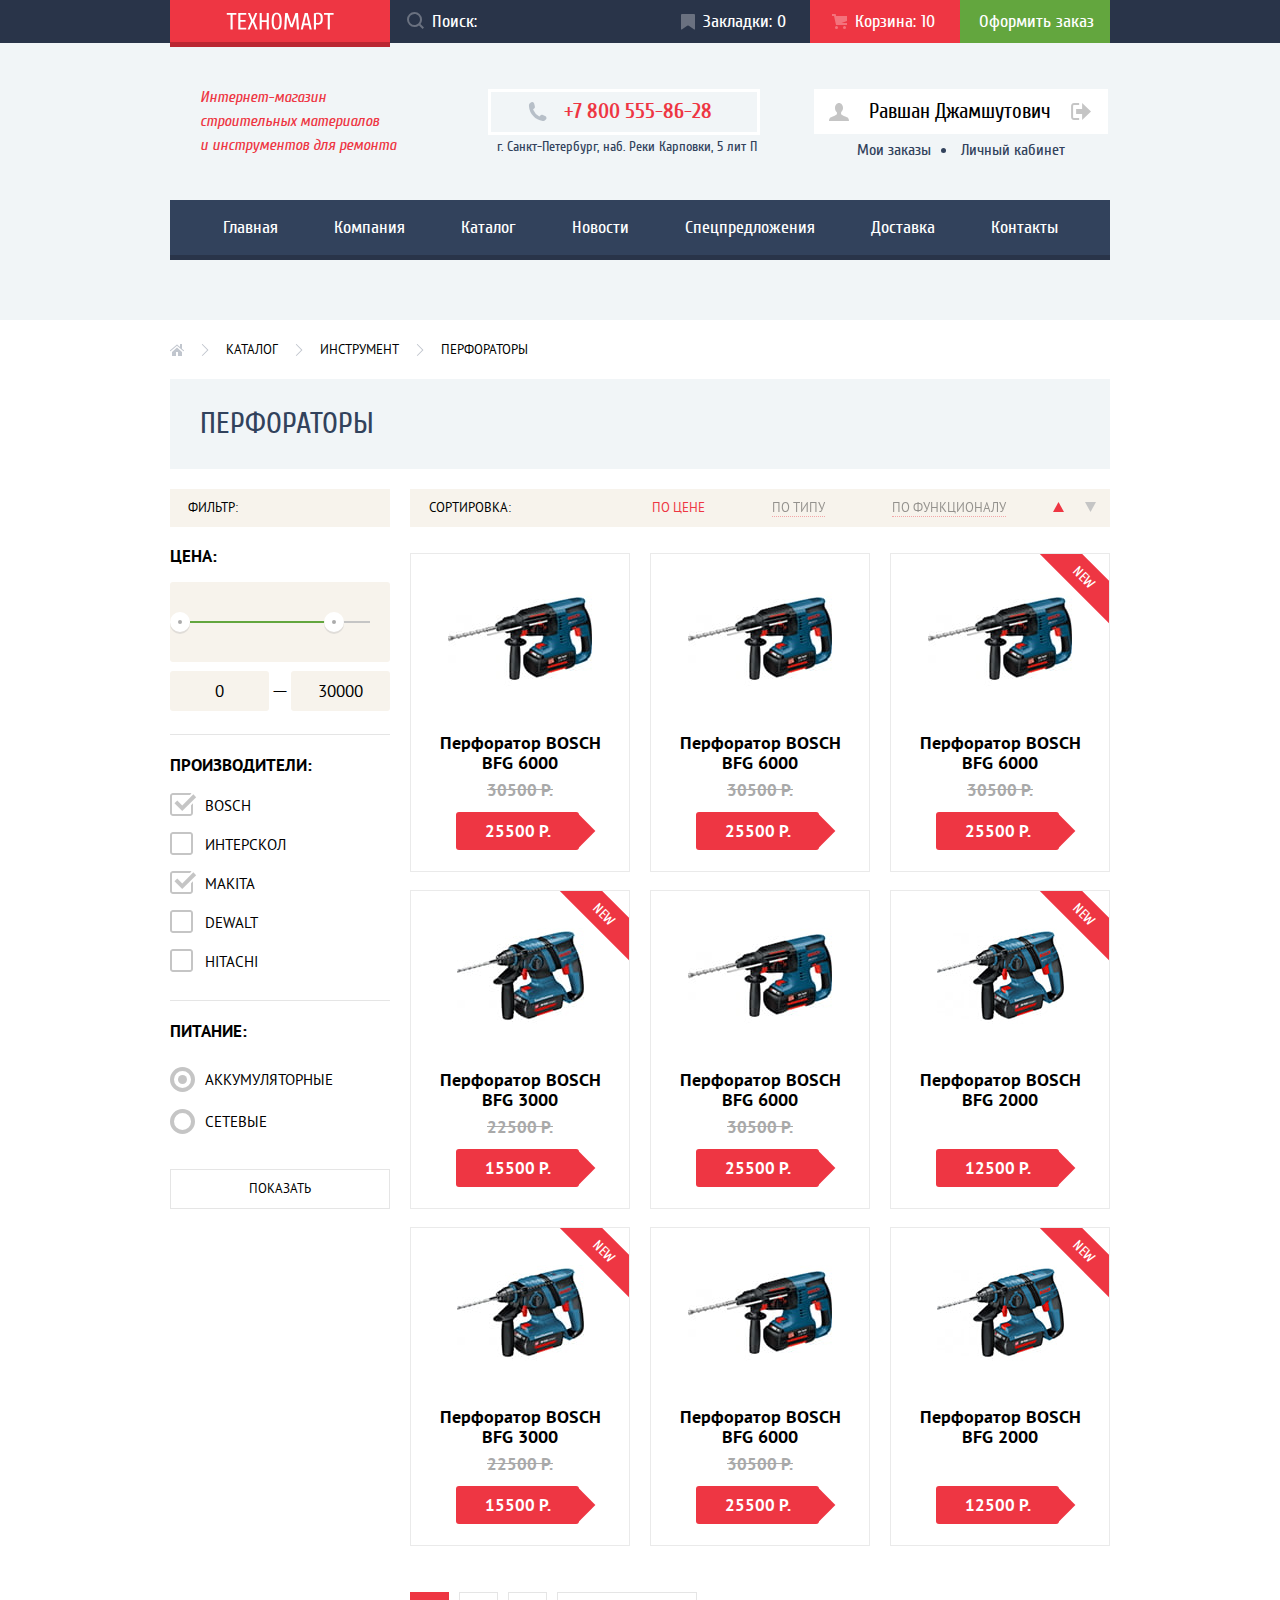
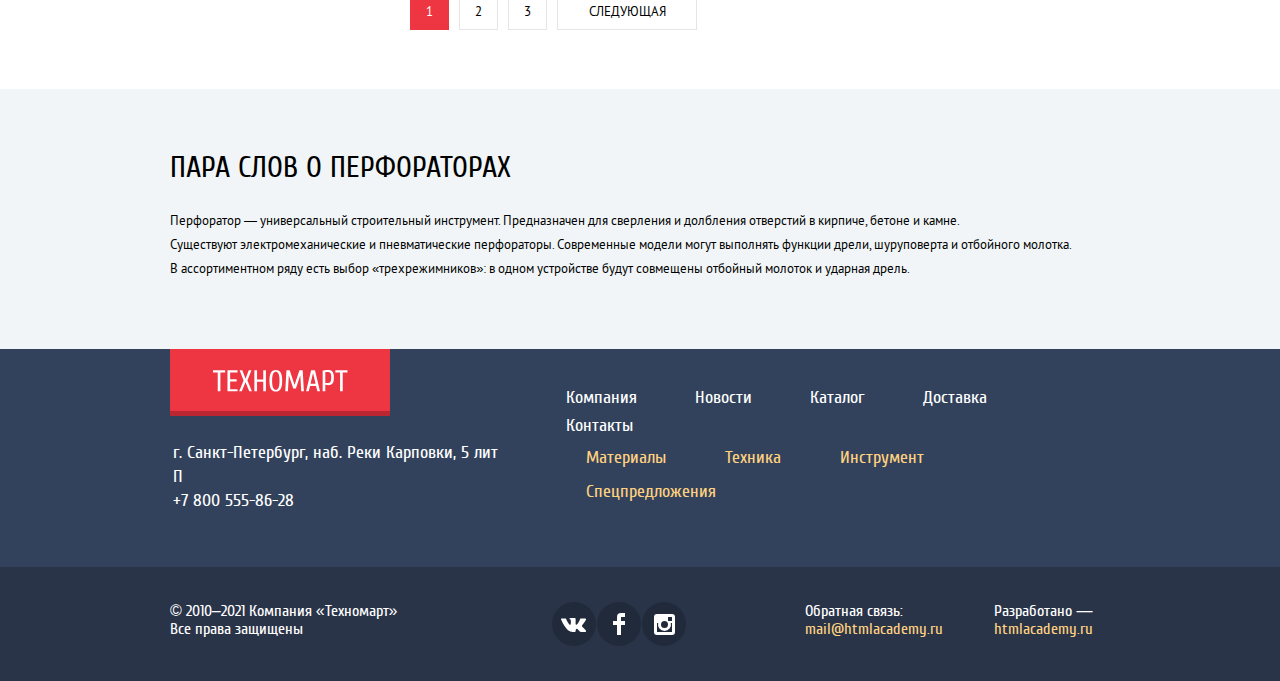
==== commit 4435cba3: "финальные правки" ====
--- a/catalog.html
+++ b/catalog.html
@@ -25,7 +25,7 @@
           <input class="search-field" type="search" name="search-field" id="search-field" placeholder="Поиск:">
           <svg class="search-icon" aria-hidden="true" focusable="false" width="17" height="17" fill="none"
             xmlns="http://www.w3.org/2000/svg">
-            <path fill-rule="evenodd" clip-rule="evenodd" d="M13.458 12.044 17 15.586
+            <path class="search-icon-path" fill-rule="evenodd" clip-rule="evenodd" d="M13.458 12.044 17 15.586
             15.586 17l-3.542-3.542A7.465 7.465 0 0 1 7.5 15 7.5 7.5 0 1 1 15 7.5c0 1.643-.542
              3.24-1.542 4.544ZM7.5 2A5.506 5.506 0 0 0 2 7.5 5.506 5.506 0 0 0 7.5 13c3.032 0 5.5-2.468 5.5-5.5C13
               4.467 10.532 2 7.5 2Z" fill="#fff" /></svg>
@@ -39,13 +39,13 @@
     </div>
     <div class="container">
       <div class="main-header-middle">
-        <p class="description">Интернет-магазин<br>строительных материалов<br>и инструментов для ремонта</p>
+        <p class="description">Интернет-магазин строительных&nbsp;материалов и&nbsp;инструментов для ремонта</p>
         <div class="header-contacts">
           <a class="header-phone" href="tel:+78005558628">+7 800 555-86-28</a>
           <p>г. Санкт-Петербург, наб. Реки Карповки, 5 лит П</p>
         </div>
         <div class="user-box">
-          <div class="user-profile-wrapper">
+          <div class="user-id authorised">
             <a class="user-profile" href="#">
               <svg class="icon-user" aria-hidden="true" focusable="false" width="20" height="18" fill="none"
                 xmlns="http://www.w3.org/2000/svg">
@@ -56,7 +56,7 @@
               </svg>
               <span>Равшан Джамшутович</span>
             </a>
-            <a class="log-out" href="#">
+            <a class="log-out" href="#" aria-label="Выход из учетной записи.">
               <svg class="icon-logout" aria-hidden="true" focusable="false" width="20" height="17" fill="none"
                 xmlns="http://www.w3.org/2000/svg">
                 <path d="M20 8.5 11.12 0v6h-6v5h6v6L20 8.5Z" fill="#C5C5C5" />
@@ -141,18 +141,18 @@
                   width: 84%;
                   margin-left: 0%"></div>
                 </div>
-                <div class="toggle toggle-min" tabindex="0" style="
-                left:5%;"></div>
-                <div class="toggle toggle-max" tabindex="0" style="
-                left:70%;"></div>
+                <button class="toggle toggle-min" tabindex="0" style="
+                left:0%;" aria-label="Регулировать минимальную цену."></button>
+                <button class="toggle toggle-max" tabindex="0" style="
+                left:70%;" aria-label="Регулировать максимальную цену"></button>
               </div>
             </div>
             <div class="price-controls">
               <label class="visually-hidden" for="filter-price-min">Минимальная цена</label>
-              <input class="filter-price-min" type="number" name="min-price" id="filter-price-min" placeholder="0">
+              <input class="filter-price-min" type="number" name="min-price" id="filter-price-min" step="1000" value="0">
               <span>—</span>
               <label class="visually-hidden" for="filter-price-max">Максимальная цена</label>
-              <input class="filter-price-max" type="number" name="max-price" id="filter-price-max" placeholder="30000">
+              <input class="filter-price-max" type="number" name="max-price" id="filter-price-max" step="1000" value="30000">
             </div>
           </fieldset>
           <fieldset class="filter-item">
@@ -379,16 +379,16 @@
 
         <ol class="pagination-list">
           <li>
-            <a class="pagination-item pagination-item-current">1</a>
-          </li>
-          <li>
-            <a class="pagination-item" href="#">2</a>
-          </li>
-          <li>
-            <a class="pagination-item" href="#">3</a>
-          </li>
-          <li>
-            <a class="pagination-item pagination-item-next" href="#">Следующая</a>
+            <a class="pagination-item pagination-item-current" aria-label="Переход на страницу">1</a>
+          </li>
+          <li>
+            <a class="pagination-item" href="#" aria-label="Переход на страницу">2</a>
+          </li>
+          <li>
+            <a class="pagination-item" href="#" aria-label="Переход на страницу">3</a>
+          </li>
+          <li>
+            <a class="pagination-item pagination-item-next" href="#" aria-label="Переход на страницу">Следующая</a>
           </li>
         </ol>
       </section>
@@ -398,7 +398,7 @@
         <h2 class="headline">Пара слов о перфораторах</h2>
         <p>Перфоратор &mdash; универсальный строительный инструмент. Предназначен для сверления и долбления отверстий в
           кирпиче, бетоне и камне.<br> Существуют электромеханические и пневматические перфораторы. Современные
-          модели могут выполнять функции дрели, шуруповерта и отбойного молотка. <br>В ассортиментном ряду есть выбор
+          модели могут выполнять функции дрели, шуруповерта и отбойного молотка. В&nbsp;ассортиментном ряду есть выбор
           «трехрежимников»: в одном устройстве будут совмещены отбойный молоток и ударная дрель.
         </p>
       </div>
--- a/css/style.min.css
+++ b/css/style.min.css
@@ -1 +1 @@
-@font-face{font-family:Cuprum;font-weight:400;font-style:normal;font-display:swap;src:url(../fonts/cuprum.woff2) format("woff2"),url(../fonts/cuprum.woff) format("woff")}@font-face{font-family:Cuprum;font-weight:700;font-style:normal;font-display:swap;src:url(../fonts/cuprumbold.woff2) format("woff2"),url(../fonts/cuprumbold.woff) format("woff")}@font-face{font-family:Cuprum;font-weight:400;font-style:italic;font-display:swap;src:url(../fonts/cuprumitalic.woff2) format("woff2"),url(../fonts/cuprumitalic.woff) format("woff")}@font-face{font-family:Cuprum;font-weight:700;font-style:italic;font-display:swap;src:url(../fonts/cuprumbolditalic.woff2) format("woff2"),url(../fonts/cuprumbolditalic.woff) format("woff")}@font-face{font-family:"PT Sans";font-weight:400;font-style:normal;font-display:swap;src:url(../fonts/ptsans.woff2) format("woff2"),url(../fonts/ptsans.woff) format("woff")}@font-face{font-family:"PT Sans";font-weight:700;font-style:normal;font-display:swap;src:url(../fonts/ptsansbold.woff2) format("woff2"),url(../fonts/ptsansbold.woff) format("woff")}@keyframes error{0%{transform:translateX(-20px)}50%{transform:translateX(40px)}100%{transform:translateX(-20px)}}@keyframes popup{0%{top:0}100%{top:100px}}:root{--accent-color:#EE3643;--bg-dark:#293449;--bg-light:#F1F5F7;--bg-extra-light:#F9F5F0;--bg-modals:#F1F1F1;--bg-catalog:#F7F3EC;--border-color:#EAEAEA;--border-color-active:#8D1E26;--click-accent:#BA2732;--click-header:#161D29;--click-menu:#1D2739;--click-order:#518534;--click-user:#C5C5C5;--click-user-30:rgba(197, 197, 197, 0.3);--hover-icon:#3D546F;--hover-accent:#CA2C37;--hover-order:#5FBB2D;--hover-border:#32425C;--hover-paggination:#B5B5B5;--order-color:#63A63E;--paggination-color:#E5E5E5;--range:#FFBF47;--range-tools:#3BBCE3;--range-machines:#DC91D8;--range-sale:#8ED78F;--shadow-order:#367315;--socials-color:#212A3A;--text-black:#000000;--text-black-15:rgba(0, 0, 0, 0.15);--text-black-10:rgba(0, 0, 0, 0.1);--text-black-25:rgba(0, 0, 0, 0.25);--text-dark:#32425C;--text-light:#FFD180;--text-extra-light:#A9A9A9;--text-extra-light-30:rgba(169, 169, 169, 0.3);--text-white:#FFFFFF;--text-white-50:rgba(250, 250, 250, 0.5);--text-white-30:rgba(250, 250, 250, 0.3);--toggle-color:#ABABAB;--toggle-color-30:rgba(171, 171, 171, 0.3)}.page{height:100%}.page-body{display:-ms-grid;display:grid;-ms-grid-rows:-webkit-min-content 1fr -webkit-min-content;-ms-grid-rows:min-content 1fr min-content;grid-template-rows:-webkit-min-content 1fr -webkit-min-content;grid-template-rows:min-content 1fr min-content;-ms-flex-line-pack:start;align-content:start;margin:0;padding:0;min-width:960px;min-height:100%;font-family:Cuprum,Tahoma,sans-serif;font-weight:400;font-size:13px;line-height:24px;color:var(--text-black);background:var(--text-white)}a{text-decoration:none}img{display:block;max-width:100%;height:auto}.visually-hidden{position:absolute;width:1px;height:1px;margin:-1px;border:0;padding:0;white-space:nowrap;-webkit-clip-path:inset(100%);clip-path:inset(100%);clip:rect(0 0 0 0);overflow:hidden}.container{width:940px;margin:0 auto;padding:0 10px}.hidden{display:none}.main-header{background:var(--bg-light);margin-bottom:59px}.header-top-wrapper{display:-webkit-box;display:-ms-flexbox;display:flex;-ms-flex-wrap:wrap;flex-wrap:wrap}.main-header-top{background:var(--bg-dark);margin-bottom:46px}.logo{display:block;-webkit-box-sizing:border-box;box-sizing:border-box;background:var(--accent-color)}.header-logo{width:220px;height:42px;padding:12px 56px;-webkit-box-shadow:0 5px var(--click-accent);box-shadow:0 5px var(--click-accent)}.logo[href]:active{background:var(--click-accent);-webkit-box-shadow:0 5px var(--border-color-active);box-shadow:0 5px var(--border-color-active)}.search{position:relative}.search-icon{position:absolute;top:12px;left:17px;opacity:.3}.search-field{display:block;width:270px;height:42px;margin:0;padding:0;padding-left:42px;font-size:18px;line-height:24px;color:var(--text-white);background:0 0;border:none}.search:hover .search-icon{opacity:1}.search:active .search-icon,.search:focus-within .search-icon{opacity:1}.search:active .search-icon path,.search:focus-within .search-icon path{fill:var(--accent-color)}.search-field::-webkit-input-placeholder{font-size:inherit;line-height:inherit;color:inherit}.search-field::-moz-placeholder{font-size:inherit;line-height:inherit;color:inherit}.search-field:-ms-input-placeholder{font-size:inherit;line-height:inherit;color:inherit}.search-field::-ms-input-placeholder{font-size:inherit;line-height:inherit;color:inherit}.search-field::placeholder{font-size:inherit;line-height:inherit;color:inherit}.search-field:focus{outline:0;color:var(--text-black);background:var(--text-white)}.search-field::-moz-placeholder{opacity:1}.search-field:-moz-placeholder{opacity:1}.user-link{display:-webkit-box;display:-ms-flexbox;display:flex;-webkit-box-sizing:border-box;box-sizing:border-box;-webkit-box-align:center;-ms-flex-align:center;align-items:center;width:150px;padding-top:10px;padding-bottom:9px;font-size:18px;line-height:24px;color:var(--text-white)}.bookmark{-webkit-box-pack:end;-ms-flex-pack:end;justify-content:flex-end;padding-left:5px;padding-right:24px}.bookmark span{margin-left:5px}.bookmark::before{content:"";width:14px;height:16px;margin-right:8px;background-image:url(../img/icons/icon-bookmark.svg);opacity:.3}.cart{padding-left:26px;padding-right:23px}.cart span{margin-left:5px}.cart::before{content:"";width:15px;height:15px;margin-top:-1px;margin-right:8px;background:url(../img/icons/icon-cart.svg);opacity:.3}.bookmark:focus::before,.bookmark:hover::before,.cart:focus::before,.cart:hover::before{opacity:1}.order{padding-left:19px;padding-right:16px}.bookmark:active,.cart:active{opacity:.5;background:var(--click-header)}.order{background:var(--order-color)}.order:focus,.order:hover{background:var(--hover-order)}.order:active{color:var(--text-white-50);background:var(--order-color)}.main-header-middle{display:-webkit-box;display:-ms-flexbox;display:flex;margin-bottom:41px}.description{margin:0;margin-top:-4px;padding-left:30px;font-style:italic;font-size:16px;line-height:24px;color:var(--accent-color)}.header-contacts{margin-left:92px;margin-right:auto;text-align:center}.header-phone{display:-webkit-box;display:-ms-flexbox;display:flex;-webkit-box-align:center;-ms-flex-align:center;align-items:center;margin:0;padding:4px 45px 6px 37px;font-weight:700;font-size:21px;line-height:30px;color:var(--accent-color);border:3px solid var(--text-white)}.header-phone:focus,.header-phone:hover{color:var(--socials-color)}.header-phone:active{color:var(--click-user)}.header-phone::before{content:"";margin-right:17px;width:19px;height:19px;background:url(../img/icons/icon-phone.svg)}.header-contacts p{margin:0;margin-left:5px;font-style:normal;font-size:14px;line-height:24px;color:var(--text-dark)}.user-id{display:-webkit-box;display:-ms-flexbox;display:flex;-webkit-box-pack:justify;-ms-flex-pack:justify;justify-content:space-between;width:281px;height:45px}.user-id-login{display:-webkit-box;display:-ms-flexbox;display:flex;-webkit-box-align:center;-ms-flex-align:center;align-items:center;width:75px;padding:12px 27px 12px 19px;font-size:21px;line-height:21px;color:var(--text-black);background:var(--text-white)}.user-id-login svg{margin-right:6px;width:20px;height:17px}.user-id-signup{display:block;padding:12px 24px;font-size:21px;line-height:21px;color:var(--text-black);background:var(--text-white)}.user-id a:focus,.user-id a:hover{color:var(--accent-color)}.log-out:focus path,.log-out:hover path,.user-id a:focus path,.user-id a:hover path,.user-profile:focus path,.user-profile:hover path{fill:var(--hover-icon)}.user-id a:active,.user-profile:active span{color:var(--click-user)}.log-out:active path,.user-id a:active path,.user-profile:active path{fill:var(--click-user)}.header-navigation{margin-bottom:60px}.menu-list{display:-webkit-box;display:-ms-flexbox;display:flex;-ms-flex-wrap:wrap;flex-wrap:wrap;padding:0 25px;-webkit-box-shadow:inset 0 -5px var(--bg-dark);box-shadow:inset 0 -5px var(--bg-dark);list-style:none;margin:0;padding:0;font-size:18px;line-height:24px;color:var(--text-white);background:var(--text-dark)}.menu-list li:first-child{margin-left:25px}.menu-item{display:block;padding:16px 28px 20px;color:var(--text-white)}.menu-item[href]:focus,.menu-item[href]:hover{background:var(--bg-dark)}.menu-item[href]:active{opacity:.5}.range{display:-ms-grid;display:grid;-ms-grid-columns:1fr 20px 1fr 20px 1fr;grid-template-columns:1fr 1fr 1fr;gap:20px;margin-bottom:59px}.range-item{padding:20px 31px 0 23px;width:246px;height:103px}.range-item h3{margin:0;margin-bottom:14px;font-size:24px;line-height:30px;color:var(--text-white)}.range-item a{display:block;width:135px;margin:0;padding:10px;-webkit-box-sizing:border-box;box-sizing:border-box;font-size:14px;line-height:18px;text-transform:uppercase;text-align:center;color:var(--text-white);background:var(--text-white-30)}.materials{background:var(--range)}.materials::after{position:absolute;content:"";top:30px;right:43px;width:44px;height:65px;background:url(../img/icons/bucket.svg) no-repeat}.new{position:relative;overflow:hidden}.new-sign{display:block;position:absolute;top:8px;right:-35px;width:100px;padding:7px 10px 5px;font-family:Cuprum,Tahoma,sans-serif;font-weight:400;font-size:14px;line-height:18px;text-align:center;text-transform:uppercase;color:var(--text-white);background:var(--accent-color);border:none;-webkit-transform:rotate(45deg);-ms-transform:rotate(45deg);transform:rotate(45deg)}.tools{position:relative;background:var(--range-tools)}.tools::after{position:absolute;content:"";top:33px;right:31px;width:75px;height:61px;background:url(../img/icons/drill.svg) no-repeat}.tech{position:relative;background:var(--range-machines)}.tech::after{position:absolute;content:"";top:31px;right:31px;width:78px;height:62px;background:url(../img/icons/tractor.svg) no-repeat}.sale{position:relative;-ms-grid-column:3;-ms-grid-column-span:1;grid-column:3/4;-ms-grid-row:2;-ms-grid-row-span:1;grid-row:2/3;background:var(--range-sale)}.sale h3{margin-bottom:10px}.sale a{padding-top:12px}.sale::after{position:absolute;content:"";top:25px;right:45px;width:59px;height:72px;background:url(../img/icons/shopping-trolley.svg) no-repeat}.free-delivery{position:relative;-ms-grid-column:3;-ms-grid-column-span:1;grid-column:3/4;-ms-grid-row:3;-ms-grid-row-span:1;grid-row:3/4;background:var(--range)}.free-delivery a{padding-left:10px;padding-right:10px}.free-delivery::after{position:absolute;content:"";top:32px;right:31px;width:78px;height:62px;background:url(../img/icons/truck.svg) no-repeat}.range-item a:focus,.range-item a:hover{background:var(--click-user-30)}.range-item a:active{background:var(--text-extra-light-30)}.gallery{position:relative;-ms-grid-column:1;-ms-grid-column-span:2;grid-column:1/3;-ms-grid-row:2;-ms-grid-row-span:2;grid-row:2/4}.gallery ul{list-style:none;margin:0;padding:0}.gallery-slider{-webkit-box-sizing:border-box;box-sizing:border-box;width:620px;height:266px}.gallery-slider-title{margin:0;padding:0;padding:23px 10px 5px 24px;font-size:36px;line-height:36px;font-weight:700;text-transform:uppercase;color:var(--text-white);background:var(--text-black-25)}.gallery p{margin:0;margin-bottom:96px;padding:0;padding:0 10px 16px 24px;font-size:18px;line-height:24px;font-weight:400;color:var(--text-white);background:var(--text-black-25)}.gallery .button{margin-left:24px}.perforators{background:var(--click-user) url(../img/perforator.jpg) no-repeat}.drills{background:var(--click-user) url(../img/drill.jpg) no-repeat}.gallery-arrow{position:absolute;content:"";width:22px;height:40px;cursor:pointer;border:none}.gallery-arrow-back{top:122px;left:24px;background:url(../img/icons/icon-arrow.svg)}.gallery-arrow-next{top:122px;right:20px;-webkit-transform:rotate(180deg);-ms-transform:rotate(180deg);transform:rotate(180deg);background:url(../img/icons/icon-arrow.svg)}.gallery-button-dots{display:-webkit-box;display:-ms-flexbox;display:flex;position:absolute;bottom:36px;left:295px}.gallery-button-dot{content:"";width:10px;height:10px;margin:0;margin-right:10px;padding:0;border-radius:50%;background:var(--text-white);border:2px solid var(--text-white);cursor:pointer}.gallery-button-dot:last-child{margin:0}.button-dot-current{background:var(--accent-color)}.button{display:block;-webkit-box-sizing:border-box;box-sizing:border-box;width:192px;padding:10px;font-size:14px;line-height:18px;text-align:center;text-transform:uppercase;color:var(--text-white);background:var(--accent-color);border:none}.button:focus,.button:hover{background:var(--hover-accent)}.button:active{background:var(--click-accent)}.popular{margin-bottom:70px}.title-wrapper{display:-webkit-box;display:-ms-flexbox;display:flex;-webkit-box-pack:justify;-ms-flex-pack:justify;justify-content:space-between;background:var(--bg-extra-light);margin-bottom:20px;padding:25px 14px 25px 30px}.highlight-headline{margin:0;margin-right:10px;-ms-flex-item-align:center;-ms-grid-row-align:center;align-self:center;font-size:30px;line-height:30px;font-weight:400;text-transform:uppercase;color:var(--text-dark)}.popular .button{-ms-flex-item-align:center;-ms-grid-row-align:center;align-self:center}.popular-goods-list{display:-ms-grid;display:grid;-ms-grid-columns:1fr 20px 1fr 20px 1fr 20px 1fr;grid-template-columns:repeat(4,1fr);gap:20px;list-style:none;margin:0;padding:0;font-family:"PT Sans",Arial,sans-serif}.good-item{display:-webkit-box;display:-ms-flexbox;display:flex;-webkit-box-orient:vertical;-webkit-box-direction:normal;-ms-flex-direction:column;flex-direction:column;-webkit-box-pack:start;-ms-flex-pack:start;justify-content:flex-start;border:1px solid var(--border-color)}.product-image{display:-webkit-box;display:-ms-flexbox;display:flex;-webkit-box-orient:vertical;-webkit-box-direction:normal;-ms-flex-direction:column;flex-direction:column;-webkit-box-pack:center;-ms-flex-pack:center;justify-content:center;margin-bottom:9px;height:170px;-webkit-box-ordinal-group:0;-ms-flex-order:-1;order:-1}.product-image img{margin:auto;object-fit:contain}.good-item-title{margin:0 17px 8px;padding:0;text-align:center;font-weight:700;font-size:18px;line-height:20px}.good-item-title a{color:var(--text-black)}.good-item s{margin:0 auto 13px;font-weight:700;font-size:17px;line-height:18px;text-align:center;color:var(--text-extra-light)}.current-price{display:block;position:relative;-webkit-box-sizing:border-box;box-sizing:border-box;width:123px;margin:auto 34px 21px 45px;padding:10px;font-weight:700;font-size:17px;line-height:18px;text-align:center;color:var(--text-white);background:var(--accent-color);border-radius:3px}.current-price::after{position:absolute;content:"";top:6px;right:-11px;width:26px;height:26px;-webkit-transform:rotate(45deg);-ms-transform:rotate(45deg);transform:rotate(45deg);background:var(--accent-color)}.brand-item:focus,.brand-item:hover,.good-item:focus,.good-item:hover{-webkit-box-shadow:0 4px 20px var(--text-black-15);box-shadow:0 4px 20px var(--text-black-15)}.good-item:focus-within .product-image,.good-item:hover .product-image{display:none}.good-item:focus-within .card-action-buttons,.good-item:hover .card-action-buttons{display:block}.card-action-buttons{display:none;margin-top:39px;margin-bottom:54px;-webkit-box-ordinal-group:0;-ms-flex-order:-1;order:-1}.buy{display:-webkit-box;display:-ms-flexbox;display:flex;-webkit-box-sizing:border-box;box-sizing:border-box;width:135px;height:38px;padding:10px 12px 10px 25px;margin:0 auto 10px;font-family:Cuprum,Tahoma,sans-serif;font-size:14px;line-height:18px;text-transform:uppercase;text-align:center;color:var(--text-white);background:var(--order-color);-webkit-box-shadow:inset 0 -2px 0 0 var(--shadow-order);box-shadow:inset 0 -2px 0 0 var(--shadow-order);border-radius:2px}.buy::before{content:"";width:15px;height:15px;margin-right:8px;background:url(../img/icons/icon-cart.svg) no-repeat;opacity:.3}.buy:focus,.buy:hover{background:var(--hover-order)}.buy:active{background:var(--click-order)}.add-mark{display:block;-webkit-box-sizing:border-box;box-sizing:border-box;width:135px;height:38px;margin:0 auto;padding:8px 27px;font-family:Cuprum,Tahoma,sans-serif;font-size:14px;line-height:18px;text-align:center;text-transform:uppercase;color:var(--text-dark);border:3px solid var(--order-color);border-radius:2px}.add-mark:focus,.add-mark:hover{border:3px solid var(--text-dark)}.add-mark:active{border:3px solid var(--text-dark);opacity:.5}.brands{margin-bottom:70px}.brands .button{-ms-flex-item-align:center;-ms-grid-row-align:center;align-self:center}.brands-list{margin:0;padding:0;display:-ms-grid;display:grid;-ms-grid-columns:1fr 20px 1fr 20px 1fr 20px 1fr;grid-template-columns:repeat(4,1fr);gap:20px;list-style:none}.brand-item{display:-webkit-box;display:-ms-flexbox;display:flex;width:218px;height:142px;-webkit-box-pack:center;-ms-flex-pack:center;justify-content:center;-webkit-box-align:center;-ms-flex-align:center;align-items:center;border:1px solid var(--border-color)}.brand-item img{object-fit:contain}.brand-item:active{opacity:.15}.features{margin-bottom:70px;padding-top:65px;background:var(--bg-light)}.headline{margin:0;margin-bottom:26px;font-size:30px;line-height:30px;font-weight:400;text-transform:uppercase}.feature-slide h3{margin:0;margin-bottom:30px;font-size:30px;line-height:30px;font-weight:400;text-transform:uppercase;color:var(--text-dark)}.features-text{margin:0;padding:0;margin-bottom:30px;font-family:"PT Sans",Arial,sans-serif;font-size:13px;line-height:24px}.feature-slide p{margin:0;padding:0;margin-bottom:25px}.features-wrapper{padding:0;padding-bottom:60px;display:-ms-grid;display:grid;-ms-grid-columns:240px 1fr;grid-template-columns:240px 1fr}.features-slider-buttons{position:relative;padding:40px 0}.features-slider-buttons::after{position:absolute;content:"";width:10px;height:279px;top:0;left:230px;background:url(../img/border-line.png) no-repeat}.feature-button{-webkit-box-sizing:border-box;box-sizing:border-box;width:240px;height:61px;padding:13px 22px 20px 22px;font-weight:700;font-size:21px;line-height:30px;text-align:left;color:var(--text-white);background:var(--text-dark);border:none}.feature-button:focus,.feature-button:hover{background:var(--bg-dark)}.feature-button-active{color:var(--text-dark);background:var(--text-white)}.feature-button-active:focus,.feature-button-active:hover{color:var(--text-dark);background:var(--text-white)}.features-slider-list{margin:0;margin-left:80px;padding:0;padding-top:38px;list-style:none}.feature-slide{min-height:188px}.delivery{background:url(../img/service-delivery.png) no-repeat right 20px}.guarantee{background:url(../img/service-guarantee.png) no-repeat right 20px}.credit{background:url(../img/service-credit.png) no-repeat 155px 0}.index-columns{display:-webkit-box;display:-ms-flexbox;display:flex;-webkit-box-pack:justify;-ms-flex-pack:justify;justify-content:space-between;margin-bottom:72px}.about-us{width:460px}.about-us p{margin:0;margin-bottom:25px;font-family:"PT Sans",Arial,sans-serif;font-size:13px;line-height:24px}.about-us p:last-of-type{margin:3px}.trans-list{margin:0;margin-bottom:20px;padding:0;padding-left:37px;list-style:none;font-size:18px;line-height:24px}.trans-item{position:relative;margin-bottom:12px}.trans-item::before{position:absolute;content:"";width:25px;height:2px;left:-37px;top:10px;background:var(--accent-color)}.about-us .button{width:220px}.contacts{width:300px}.contacts p{margin:0;margin-bottom:32px;font-family:"PT Sans",Arial,sans-serif;font-size:13px;line-height:24px}.contacts-mini-map{display:block;border:1px solid transparent;margin-bottom:25px}.contacts-mini-map:focus,.contacts-mini-map:hover{border:1px solid var(--accent-color)}.contacts .button{width:300px}.main-footer{background:var(--text-dark)}.main-footer-top{display:-ms-grid;display:grid;-ms-grid-columns:-webkit-min-content 1fr;-ms-grid-columns:min-content 1fr;grid-template-columns:-webkit-min-content 1fr;grid-template-columns:min-content 1fr;margin-bottom:54px}.footer-logo{-webkit-box-sizing:border-box;box-sizing:border-box;width:220px;height:62px;margin-bottom:30px;padding:20px 42px;-webkit-box-shadow:0 5px var(--click-accent);box-shadow:0 5px var(--click-accent)}.footer-menu-list{display:-webkit-box;display:-ms-flexbox;display:flex;-ms-flex-wrap:wrap;flex-wrap:wrap;-webkit-box-pack:end;-ms-flex-pack:end;justify-content:flex-end;list-style:none;margin:0;margin-top:37px;padding:0;font-size:18px;line-height:24px;color:var(--text-white);background:var(--text-dark)}.footer-menu-list li{margin-right:58px}.footer-menu-list li:last-child{margin-right:0}.footer-menu-item{display:block;color:var(--text-white)}.footer-top-text{margin:0 0 0 3px;padding:0;width:333px;font-size:18px;line-height:24px;color:var(--text-white)}.footer-tel{color:inherit}.sub-menu-list{display:-webkit-box;display:-ms-flexbox;display:flex;-ms-flex-wrap:wrap;flex-wrap:wrap;-webkit-box-pack:justify;-ms-flex-pack:justify;justify-content:space-between;list-style:none;margin:0;margin-top:5px;margin-left:80px;padding:0;font-size:18px;line-height:24px;color:var(--text-white);background:var(--text-dark)}.copyright,.sub-menu-item{color:var(--text-light)}.copyright:focus,.copyright:hover,.footer-menu-item[href]:focus,.footer-menu-item[href]:hover,.footer-tel:focus,.footer-tel:hover,.sub-menu-item:focus,.sub-menu-item:hover{-webkit-text-decoration-line:underline;text-decoration-line:underline}.footer-menu-item[href]:active,.sub-menu-item:active{text-decoration:none;opacity:.5}.main-footer-bottom{background:var(--bg-dark)}.footer-bottom-wrapper{display:-webkit-box;display:-ms-flexbox;display:flex;padding:35px 140px 34px}.footer-text{margin:0;padding:0;font-size:16px;line-height:18px;color:var(--text-white)}.socials-list{display:-webkit-box;display:-ms-flexbox;display:flex;-webkit-box-pack:justify;-ms-flex-pack:justify;justify-content:space-between;list-style:none;margin:0;margin-left:155px;margin-right:118px;padding:0}.social-item{display:block;width:44px;height:44px;margin-right:1px;border-radius:50%}.social-vk{background:url(../img/icons/icon-vk.svg) center no-repeat,var(--socials-color)}.social-fb{background:url(../img/icons/icon-fb.svg) center no-repeat,var(--socials-color)}.social-inst{background:url(../img/icons/icon-insta.svg) center no-repeat,var(--socials-color)}.social-fb:active,.social-fb:focus,.social-fb:hover,.social-inst:active,.social-inst:focus,.social-inst:hover,.social-vk:active,.social-vk:focus,.social-vk:hover{background-color:var(--accent-color)}.footer-feedback{display:block;margin-right:51px}.copyright:active{color:var(--accent-color);text-decoration:none}.modal{position:fixed;-webkit-box-sizing:border-box;box-sizing:border-box;margin:auto;background:linear-gradient(to top,var(--bg-modals) 112px,var(--text-white) 112px);border-top:7px solid var(--accent-color);-webkit-box-shadow:0 4px 20px var(--text-black-15);box-shadow:0 4px 20px var(--text-black-15)}.button-close{position:absolute;width:21px;height:21px;top:11px;right:10px;background:url(../img/icons/icon-close.svg) center no-repeat;border:none;cursor:pointer}.popup{animation-name:popup;animation-duration:.3s}.modal-contact{top:100px;left:0;right:0;bottom:auto;width:620px}.modal-contact-grid{display:-ms-grid;display:grid;width:460px;-ms-grid-columns:1fr 20px 1fr;grid-template-columns:1fr 1fr;-ms-grid-rows:-webkit-min-content 13px 1fr;-ms-grid-rows:min-content 13px 1fr;grid-template-rows:-webkit-min-content 1fr;grid-template-rows:min-content 1fr;margin:39px 80px 0;gap:13px 20px}.modal-contact-grid>:nth-child(1){-ms-grid-row:1;-ms-grid-column:1}.modal-contact-grid>:nth-child(2){-ms-grid-row:1;-ms-grid-column:3}.modal-contact-grid>:nth-child(3){-ms-grid-row:3;-ms-grid-column:1}.modal-contact-grid>:nth-child(4){-ms-grid-row:3;-ms-grid-column:3}.contact-form p{margin:0;padding:0}.contact-name{-ms-grid-column:1;-ms-grid-column-span:1;grid-column:1/2;-ms-grid-row:1;-ms-grid-row-span:1;grid-row:1/2}.contact-email{-ms-grid-column:2;-ms-grid-column-span:1;grid-column:2/3;-ms-grid-row:1;-ms-grid-row-span:1;grid-row:1/2}.contact-comment{-ms-grid-column:1;-ms-grid-column-span:2;grid-column:1/3;-ms-grid-row:2;-ms-grid-row-span:1;grid-row:2/3}.contact-form label{list-style:none;font-size:18px;line-height:24px}.contact-form input[placeholder]{padding:7px 8px 7px 12px}.contact-form input::placeholder,.contact-form textarea::placeholder{font-family:"PT Sans",Arial,sans-serif;font-size:13px;line-height:24px;color:var(--text-extra-light)}.contact-form input{width:204px;padding:0;margin:0;font-family:"PT Sans",Arial,sans-serif;font-size:13px;line-height:24px;color:var(--text-black);border:2px solid var(--click-user);border-radius:2px}.contact-form textarea{width:452px;min-height:114px;padding:7px 8px 7px 12px;margin-bottom:37px;font-family:"PT Sans",Arial,sans-serif;font-size:13px;line-height:24px;color:var(--text-black);border:2px solid var(--click-user);border-radius:2px}.submit{width:460px}.contact-form input:focus,.contact-form textarea:focus{outline:0;border:2px solid var(--text-extra-light)}.error{animation-name:error;animation-duration:.1s}.modal-map{top:100px;left:0;right:0;bottom:auto;width:943px}.modal-map iframe{border:none}.modal-cart{top:100px;left:0;right:0;bottom:auto;width:620px}.modal-cart-top{position:relative;font-weight:700;font-size:24px;line-height:30px;text-align:center;padding-top:73px}.modal-cart p{position:relative;margin:0;padding:0 0 60px}.modal-cart p::before{position:absolute;content:"";width:66px;height:66px;top:-18px;left:82px;background:url(../img/icons/icon-mark.svg) center no-repeat}.modal-buttons{display:-webkit-box;display:-ms-flexbox;display:flex;-webkit-box-pack:center;-ms-flex-pack:center;justify-content:center;margin:0;padding:37px 10px}.button-continue{display:block;-webkit-box-sizing:border-box;box-sizing:border-box;width:192px;margin-left:10px;padding:10px;font-size:14px;line-height:18px;text-align:center;text-transform:uppercase;background:var(--text-white);border:none}.button-continue:focus,.button-continue:hover{color:var(--accent-color)}.button-continue:active{color:var(--text-extra-light)}.catalog-page header{margin-bottom:21px}.full-cart{background:var(--accent-color)}.added-bookmark{background:var(--click-accent)}.user-box{width:299px}.icon-user{padding:3px}.user-profile-wrapper{display:-webkit-box;display:-ms-flexbox;display:flex;-webkit-box-pack:justify;-ms-flex-pack:justify;justify-content:space-between;-webkit-box-align:center;-ms-flex-align:center;align-items:center;padding:11px 17px 12px 15px;font-size:21px;line-height:21px;background:var(--text-white)}.user-profile{display:flex;align-items:center}.user-profile span{margin-left:15px;color:var(--text-black)}.additional-links{display:-webkit-box;display:-ms-flexbox;display:flex;-webkit-box-pack:center;-ms-flex-pack:center;justify-content:center;margin:0;padding:0;list-style:none}.additional-links a{display:block;margin-top:5px;font-style:normal;font-size:16px;line-height:18px;color:var(--text-dark)}.additional-links-order{position:relative;margin-right:30px}.additional-links-order::after{position:absolute;content:"";top:7px;right:-15px;width:5px;height:5px;border-radius:50%;background:var(--hover-border)}.additional-links a:focus,.additional-links a:hover{color:var(--accent-color)}.additional-links a:active{color:var(--click-user)}.catalog-wrapper{display:-ms-grid;display:grid;-ms-grid-columns:220px 20px 1fr;grid-template-columns:220px 1fr;gap:20px;margin-bottom:59px}.breadcrumps{display:-webkit-box;display:-ms-flexbox;display:flex;-ms-flex-wrap:wrap;flex-wrap:wrap;-webkit-box-align:center;-ms-flex-align:center;align-items:center;grid-column:1/-1;margin:0;padding:0;list-style:none}.breadcrumps-item{display:block;font-family:"PT Sans",Arial,sans-serif;font-size:13px;line-height:18px;text-transform:uppercase;color:var(--text-black)}.breadcrumps li:not(:first-child){position:relative;padding-left:42px}.breadcrumps-item-main{width:14px;height:12px;background:url(../img/icons/icon-home.svg) center no-repeat}.breadcrumps li:not(:first-child)::before{position:absolute;content:"";width:8px;height:12px;top:3px;left:17px;background:url(../img/icons/icon-right-small.svg) center no-repeat}.breadcrumps-item:focus,.breadcrumps-item:hover{-webkit-text-decoration-line:underline;text-decoration-line:underline}.breadcrumps-item:active{color:var(--accent-color);text-decoration:none}.breadcrumps-item-current:active,.breadcrumps-item-current:focus,.breadcrumps-item-current:hover{color:var(--text-black);text-decoration:none}.page-title{grid-column:1/-1;margin:0;padding:30px;font-style:normal;font-weight:400;font-size:30px;line-height:30px;text-transform:uppercase;color:var(--text-dark);background:var(--bg-light)}.filters{-ms-grid-row:3;-ms-grid-row-span:1;grid-row:3/4;font-family:"PT Sans",Arial,sans-serif;text-transform:uppercase}.sub-title{margin:0;margin-bottom:14px;padding:10px 18px;font-weight:400;font-size:13px;line-height:18px;background:var(--bg-catalog)}.filter-item{margin:0;margin-bottom:15px;padding:0;border:none;border-bottom:1px solid var(--text-black-10)}.filter-item:nth-child(3){border:none}.range-filter{width:220px}.range-panel{position:relative;height:41px;border-radius:3px;margin-bottom:9px;padding-top:39px;padding-left:20px;padding-right:20px;background:var(--bg-catalog)}.range-panel .scale{height:2px;background:var(--click-user)}.range-panel .bar{width:84%;height:2px;background:var(--order-color)}.range-panel .toggle{position:absolute;top:30px;left:0;width:4px;height:4px;background:var(--toggle-color);border:8px solid var(--text-white);border-radius:50%;-webkit-box-shadow:0 2px 0 0 var(--toggle-color-30);box-shadow:0 2px 0 0 var(--toggle-color-30);cursor:pointer}.range-panel .toggle-min{left:18px}.range-panel .toggle-max{left:168px}.toggle:focus,.toggle:hover{background:var(--hover-border);-webkit-box-shadow:0 2px 0 0 var(--click-user);box-shadow:0 2px 0 0 var(--click-user)}.toggle:active{border-color:var(--text-extra-light)}.price-controls{display:-webkit-box;display:-ms-flexbox;display:flex;-webkit-box-pack:justify;-ms-flex-pack:justify;justify-content:space-between;-webkit-box-align:center;-ms-flex-align:center;align-items:center;margin-bottom:23px}.filter-price-max,.filter-price-min{width:95px;height:38px;background:var(--bg-catalog);border:none;border-radius:3px;text-align:center}input[type=number]::-webkit-inner-spin-button,input[type=number]::-webkit-outer-spin-button{-webkit-appearance:none;margin:0}.filter-price-max::-webkit-input-placeholder,.filter-price-min::-webkit-input-placeholder{font-family:"PT Sans",Arial,sans-serif;font-size:17px;line-height:18px;text-align:center;color:var(--text-black)}.filter-price-max::-moz-placeholder,.filter-price-min::-moz-placeholder{font-family:"PT Sans",Arial,sans-serif;font-size:17px;line-height:18px;text-align:center;color:var(--text-black)}.filter-price-max:-ms-input-placeholder,.filter-price-min:-ms-input-placeholder{font-family:"PT Sans",Arial,sans-serif;font-size:17px;line-height:18px;text-align:center;color:var(--text-black)}.filter-price-max::-ms-input-placeholder,.filter-price-min::-ms-input-placeholder{font-family:"PT Sans",Arial,sans-serif;font-size:17px;line-height:18px;text-align:center;color:var(--text-black)}.filter-price-max,.filter-price-max::placeholder,.filter-price-min,.filter-price-min::placeholder{font-family:"PT Sans",Arial,sans-serif;font-size:17px;line-height:18px;text-align:center;color:var(--text-black)}.filter-price-max:focus,.filter-price-min:focus{outline:1px solid var(--click-user)}.battery-headline,.manufacturers-headline,.price-headline{font-weight:700;font-size:17px;line-height:30px}.price-headline{margin-bottom:11px}.manufacturers-headline{margin-bottom:16px}.battery-headline{margin-bottom:24px}.filter label{font-size:15px;line-height:19px}.battery-list,.manufacturers-list{margin:0;padding:0;list-style:none}.manufacturers-list{padding-bottom:9px}.manufacturers-list li{margin-bottom:20px}.battery-list li{margin-bottom:23px}.battery-list label,.manufacturers-list label{display:block;position:relative;padding-left:35px;cursor:pointer}.filter-checkbox+label::before,.filter-checkbox:checked+label::after{position:absolute;content:"";top:-3px;left:0;height:23px;background-color:var(--click-user)}.filter-checkbox+label::before{width:23px;-webkit-mask-image:url(../img/icons/checkbox-off.svg)}.filter-checkbox:checked+label::after{width:27px;-webkit-mask-image:url(../img/icons/checkbox-on.svg)}.filter-radio+label::before{position:absolute;content:"";top:-3px;left:0;width:17px;height:17px;border:4px solid var(--click-user);border-radius:50%}.filter-radio:checked+label::after{position:absolute;content:"";top:5px;left:8px;width:9px;height:9px;background-color:var(--click-user);border-radius:50%}.filter-checkbox:checked+label::before{display:none}.filter-checkbox:checked:focus+label::after,.filter-checkbox:checked:hover+label::after,.filter-checkbox:focus+label::before,.filter-checkbox:hover+label::before{background-color:var(--toggle-color)}.filter-checkbox:disabled+label,.filter-checkbox:disabled+label::after,.filter-checkbox:disabled+label::before,.filter-radio:disabled+label,.filter-radio:disabled+label::after,.filter-radio:disabled+label::before{opacity:.4;cursor:default}.filter-radio:focus+label::before,.filter-radio:hover+label::before{border-color:var(--toggle-color)}.filter-radio:checked:focus+label::after,.filter-radio:checked:hover+label::after{background-color:var(--toggle-color)}.show{-webkit-box-sizing:border-box;box-sizing:border-box;width:220px;padding:10px;cursor:pointer}.pagination-list{display:-webkit-box;display:-ms-flexbox;display:flex;-ms-flex-wrap:wrap;flex-wrap:wrap;margin:0;padding:0;list-style:none}.pagination-list li{margin-right:10px}.pagination-list li:last-child{margin-right:0}.pagination-item,.show{font-family:"PT Sans",Arial,sans-serif;font-size:13px;line-height:18px;text-transform:uppercase;text-align:center;color:var(--text-black);background:0 0;border:1px solid var(--paggination-color)}.pagination-item{display:block;padding:10px 15px;-webkit-box-sizing:border-box;box-sizing:border-box;min-width:38px;height:38px}.pagination-item-next{width:140px}.pagination-item[href]:focus,.pagination-item[href]:hover,.show:focus,.show:hover{border:1px solid var(--click-user)}.pagination-item[href]:active,.show:active{border:1px solid var(--accent-color)}.pagination-item-current{color:var(--text-white);background:var(--accent-color);border:1px solid var(--accent-color)}.sorting{display:-webkit-box;display:-ms-flexbox;display:flex;-ms-flex-wrap:wrap;flex-wrap:wrap;-webkit-box-pack:justify;-ms-flex-pack:justify;justify-content:space-between;-webkit-box-align:center;-ms-flex-align:center;align-items:center;margin:0;margin-bottom:26px;padding:10px 14px 10px 19px;font-family:"PT Sans",Arial,sans-serif;font-weight:400;font-size:13px;line-height:18px;text-transform:uppercase;background:var(--bg-catalog)}.sorting h3{margin:0;margin-right:140px;font-family:"PT Sans",Arial,sans-serif;font-weight:400;font-size:13px;line-height:18px;text-transform:uppercase}.sorting-list{display:-webkit-box;display:-ms-flexbox;display:flex;-ms-flex-wrap:wrap;flex-wrap:wrap;-webkit-box-pack:justify;-ms-flex-pack:justify;justify-content:space-between;margin:0;padding:0;width:354px;list-style:none}.sorting-item{color:var(--text-black);opacity:.4;border-bottom:1px dotted var(--accent-color)}.sorting-range-list{display:-webkit-box;display:-ms-flexbox;display:flex;-webkit-box-pack:justify;-ms-flex-pack:justify;justify-content:space-between;-webkit-box-align:center;-ms-flex-align:center;align-items:center;width:43px;margin:0;margin-left:46px;padding:0;list-style:none}.sorting-item:focus,.sorting-item:hover{opacity:1;border-bottom:2px solid var(--accent-color)}.sorting-active{color:var(--accent-color);opacity:1;border:none}.sorting-range-item path:focus,.sorting-range-item path:hover{fill:var(--text-black)}.sorting-range-active path{fill:var(--accent-color)}.goods-list{display:-ms-grid;display:grid;-ms-grid-columns:1fr 20px 1fr 20px 1fr;grid-template-columns:repeat(3,1fr);gap:18px 20px;margin:0;padding:0;margin-bottom:46px;list-style:none;font-family:"PT Sans",Arial,sans-serif}.note{padding-top:64px;padding-bottom:68px;background:var(--bg-light)}.note p{margin:0;margin-top:25px;font-family:"PT Sans",Arial,sans-serif;font-size:13px;line-height:24px}+@font-face{font-family:Cuprum;font-weight:400;font-style:normal;font-display:swap;src:url(../fonts/cuprum.woff2) format("woff2"),url(../fonts/cuprum.woff) format("woff")}@font-face{font-family:Cuprum;font-weight:700;font-style:normal;font-display:swap;src:url(../fonts/cuprumbold.woff2) format("woff2"),url(../fonts/cuprumbold.woff) format("woff")}@font-face{font-family:Cuprum;font-weight:400;font-style:italic;font-display:swap;src:url(../fonts/cuprumitalic.woff2) format("woff2"),url(../fonts/cuprumitalic.woff) format("woff")}@font-face{font-family:"PT Sans";font-weight:400;font-style:normal;font-display:swap;src:url(../fonts/ptsans.woff2) format("woff2"),url(../fonts/ptsans.woff) format("woff")}@font-face{font-family:"PT Sans";font-weight:700;font-style:normal;font-display:swap;src:url(../fonts/ptsansbold.woff2) format("woff2"),url(../fonts/ptsansbold.woff) format("woff")}@keyframes error{0%{transform:translateX(-20px)}50%{transform:translateX(40px)}100%{transform:translateX(-20px)}}@keyframes popup{0%{top:0}100%{top:100px}}:root{--accent-color:#EE3643;--bg-dark:#293449;--bg-light:#F1F5F7;--bg-extra-light:#F9F5F0;--bg-modals:#F1F1F1;--bg-catalog:#F7F3EC;--border-color:#EAEAEA;--border-color-active:#8D1E26;--click-accent:#BA2732;--click-header:#161D29;--click-menu:#1D2739;--click-order:#518534;--click-user:#C5C5C5;--click-user-30:rgba(197, 197, 197, 0.3);--hover-icon:#3D546F;--hover-accent:#CA2C37;--hover-order:#5FBB2D;--hover-border:#32425C;--hover-paggination:#B5B5B5;--order-color:#63A63E;--paggination-color:#E5E5E5;--range:#FFBF47;--range-tools:#3BBCE3;--range-machines:#DC91D8;--range-sale:#8ED78F;--shadow-order:#367315;--socials-color:#212A3A;--text-black:#000000;--text-black-15:rgba(0, 0, 0, 0.15);--text-black-10:rgba(0, 0, 0, 0.1);--text-black-25:rgba(0, 0, 0, 0.25);--text-dark:#32425C;--text-light:#FFD180;--text-extra-light:#A9A9A9;--text-extra-light-30:rgba(169, 169, 169, 0.3);--text-white:#FFFFFF;--text-white-50:rgba(250, 250, 250, 0.5);--text-white-30:rgba(250, 250, 250, 0.3);--toggle-color:#ABABAB;--toggle-color-30:rgba(171, 171, 171, 0.3)}.page{height:100%}.page-body{display:-ms-grid;display:grid;-ms-grid-rows:-webkit-min-content 1fr -webkit-min-content;-ms-grid-rows:min-content 1fr min-content;grid-template-rows:-webkit-min-content 1fr -webkit-min-content;grid-template-rows:min-content 1fr min-content;-ms-flex-line-pack:start;align-content:start;margin:0;padding:0;min-width:960px;min-height:100%;font-family:Cuprum,Tahoma,sans-serif;font-weight:400;font-size:13px;line-height:24px;color:var(--text-black);background:var(--text-white)}a{text-decoration:none}img{display:block;max-width:100%;height:auto}.visually-hidden{position:absolute;width:1px;height:1px;margin:-1px;border:0;padding:0;white-space:nowrap;-webkit-clip-path:inset(100%);clip-path:inset(100%);clip:rect(0 0 0 0);overflow:hidden}.container{width:940px;margin:0 auto;padding:0 10px}.hidden{display:none}.main-header{background:var(--bg-light);margin-bottom:59px}.header-top-wrapper{display:-webkit-box;display:-ms-flexbox;display:flex;-ms-flex-wrap:wrap;flex-wrap:wrap}.main-header-top{background:var(--bg-dark);margin-bottom:46px}.logo{display:block;-webkit-box-sizing:border-box;box-sizing:border-box;background:var(--accent-color)}.header-logo{width:220px;height:42px;padding:12px 56px;-webkit-box-shadow:0 5px var(--click-accent);box-shadow:0 5px var(--click-accent)}.logo[href]:active{background:var(--click-accent);-webkit-box-shadow:0 5px var(--border-color-active);box-shadow:0 5px var(--border-color-active)}.search{position:relative}.search-icon{position:absolute;top:12px;left:17px;opacity:.3}.search-field{display:block;width:270px;height:43px;margin:0;padding:0;padding-left:42px;font-size:18px;line-height:24px;color:var(--text-white);background:0 0;border:none}.search:hover .search-icon{opacity:1}.search:active .search-icon,.search:focus-within .search-icon{opacity:1}.search:active .search-icon-path,.search:focus-within .search-icon-path{fill:var(--accent-color)}.search-field::-webkit-input-placeholder{font-size:inherit;line-height:inherit;color:inherit}.search-field::-moz-placeholder{font-size:inherit;line-height:inherit;color:inherit}.search-field:-ms-input-placeholder{font-size:inherit;line-height:inherit;color:inherit}.search-field::-ms-input-placeholder{font-size:inherit;line-height:inherit;color:inherit}.search-field::placeholder{font-size:inherit;line-height:inherit;color:inherit}.search-field:focus{outline:0;color:var(--text-black);background:var(--text-white)}.search-field::-moz-placeholder{opacity:1}.search-field:-moz-placeholder{opacity:1}.user-link{display:-webkit-box;display:-ms-flexbox;display:flex;-webkit-box-pack:center;-ms-flex-pack:center;justify-content:center;-webkit-box-sizing:border-box;box-sizing:border-box;-webkit-box-align:center;-ms-flex-align:center;align-items:center;width:150px;padding-top:10px;padding-bottom:9px;font-size:18px;line-height:24px;color:var(--text-white)}.bookmark{padding-left:5px;padding-right:9px}.bookmark span{margin-left:5px}.bookmark::before{content:"";width:14px;height:16px;margin-right:8px;background-image:url(../img/icons/icon-bookmark.svg);opacity:.3}.cart{padding-left:5px;padding-right:9px}.cart span{margin-left:5px}.cart::before{content:"";width:15px;height:15px;margin-top:-1px;margin-right:8px;background:url(../img/icons/icon-cart.svg);opacity:.3}.bookmark:focus::before,.bookmark:hover::before,.cart:focus::before,.cart:hover::before{opacity:1}.order{padding-left:19px;padding-right:16px}.bookmark:active,.cart:active{opacity:.5;background:var(--click-header)}.order{background:var(--order-color)}.order:focus,.order:hover{background:var(--hover-order)}.order:active{color:var(--text-white-50);background:var(--order-color)}.main-header-middle{display:-webkit-box;display:-ms-flexbox;display:flex;margin-bottom:41px}.description{width:250px;margin:0;margin-top:-4px;padding-left:30px;font-style:italic;font-size:16px;line-height:24px;color:var(--accent-color)}.header-contacts{margin-left:38px;margin-right:15px;text-align:center}.header-phone{display:-webkit-box;display:-ms-flexbox;display:flex;-webkit-box-align:center;-ms-flex-align:center;align-items:center;margin:0;padding:4px 45px 6px 37px;font-weight:700;font-size:21px;line-height:30px;color:var(--accent-color);border:3px solid var(--text-white)}.header-phone:focus,.header-phone:hover{color:var(--socials-color)}.header-phone:active{color:var(--click-user)}.header-phone::before{content:"";margin-right:17px;width:19px;height:19px;background:url(../img/icons/icon-phone.svg)}.header-contacts p{margin:0;margin-left:5px;font-style:normal;font-size:14px;line-height:24px;color:var(--text-dark)}.user-id{display:-webkit-box;display:-ms-flexbox;display:flex;-webkit-box-pack:justify;-ms-flex-pack:justify;justify-content:space-between;-webkit-box-align:center;-ms-flex-align:center;align-items:center;min-width:281px;height:45px;margin-left:auto;font-size:21px;line-height:21px;color:var(--text-black)}.authorised{-webkit-box-pack:justify;-ms-flex-pack:justify;justify-content:center}.user-id-login{display:-webkit-box;display:-ms-flexbox;display:flex;-webkit-box-align:center;-ms-flex-align:center;align-items:center;width:75px;padding:12px 27px 12px 19px;background:var(--text-white);color:var(--text-black)}.user-id-login svg{margin-right:6px;width:20px;height:17px}.user-id-signup{display:block;padding:12px 24px;background:var(--text-white);color:var(--text-black)}.user-id a:focus,.user-id a:hover,.user-profile:focus span,.user-profile:hover span{color:var(--accent-color)}.log-out:focus path,.log-out:hover path,.user-id-login:focus path,.user-id-login:hover path,.user-id-signup:focus path,.user-id-signup:hover path,.user-profile:focus path,.user-profile:hover path{fill:var(--hover-icon)}.header-phone:active,.user-id a:active,.user-profile:active span{color:var(--click-user)}.log-out:active path,.user-id-login:active path,.user-id-signup:active path,.user-profile:active path{fill:var(--click-user)}.header-navigation{margin-bottom:60px}.menu-list{display:-webkit-box;display:-ms-flexbox;display:flex;-ms-flex-wrap:wrap;flex-wrap:wrap;padding:0 25px;-webkit-box-shadow:inset 0 -5px var(--bg-dark);box-shadow:inset 0 -5px var(--bg-dark);list-style:none;margin:0;padding:0;font-size:18px;line-height:24px;color:var(--text-white);background:var(--text-dark)}.menu-list li:first-child{margin-left:25px}.menu-item{display:block;padding:16px 28px 20px;color:var(--text-white)}.menu-item[href]:focus,.menu-item[href]:hover{background:var(--bg-dark)}.menu-item[href]:active{opacity:.5}.range{display:-ms-grid;display:grid;-ms-grid-columns:1fr 20px 1fr 20px 1fr;grid-template-columns:1fr 1fr 1fr;gap:20px;margin-bottom:59px}.range-item{padding:20px 31px 0 23px;width:246px;min-height:103px}.range-item h3{width:135px;margin:0;margin-bottom:14px;font-size:24px;line-height:30px;color:var(--text-white)}.range-item a{display:block;width:135px;margin:0;margin-bottom:21px;padding:10px;-webkit-box-sizing:border-box;box-sizing:border-box;font-size:14px;line-height:18px;text-transform:uppercase;text-align:center;color:var(--text-white);background:var(--text-white-30)}.materials{background:var(--range)}.materials::after{position:absolute;content:"";top:30px;right:43px;width:44px;height:65px;background:url(../img/icons/bucket.svg) no-repeat}.new{position:relative;overflow:hidden}.new-sign{display:block;position:absolute;top:8px;right:-35px;width:100px;padding:7px 10px 5px;font-family:Cuprum,Tahoma,sans-serif;font-weight:400;font-size:14px;line-height:18px;text-align:center;text-transform:uppercase;color:var(--text-white);background:var(--accent-color);border:none;-webkit-transform:rotate(45deg);-ms-transform:rotate(45deg);transform:rotate(45deg)}.tools{position:relative;background:var(--range-tools)}.tools::after{position:absolute;content:"";top:33px;right:31px;width:75px;height:61px;background:url(../img/icons/drill.svg) no-repeat}.tech{position:relative;background:var(--range-machines)}.tech::after{position:absolute;content:"";top:31px;right:31px;width:78px;height:62px;background:url(../img/icons/tractor.svg) no-repeat}.sale{position:relative;-ms-grid-column:3;-ms-grid-column-span:1;grid-column:3/4;-ms-grid-row:2;-ms-grid-row-span:1;grid-row:2/3;background:var(--range-sale)}.sale h3{margin-bottom:10px}.sale a{padding-top:12px}.sale::after{position:absolute;content:"";top:25px;right:45px;width:59px;height:72px;background:url(../img/icons/shopping-trolley.svg) no-repeat}.free-delivery{position:relative;-ms-grid-column:3;-ms-grid-column-span:1;grid-column:3/4;-ms-grid-row:3;-ms-grid-row-span:1;grid-row:3/4;background:var(--range)}.free-delivery a{padding-left:10px;padding-right:10px}.free-delivery::after{position:absolute;content:"";top:32px;right:31px;width:78px;height:62px;background:url(../img/icons/truck.svg) no-repeat}.range-item a:focus,.range-item a:hover{background:var(--click-user-30)}.range-item a:active{background:var(--text-extra-light-30)}.gallery{position:relative;-ms-grid-column:1;-ms-grid-column-span:2;grid-column:1/3;-ms-grid-row:2;-ms-grid-row-span:2;grid-row:2/4}.gallery ul{list-style:none;margin:0;padding:0}.gallery-slider{-webkit-box-sizing:border-box;box-sizing:border-box;width:620px;height:266px}.gallery-slider-title{margin:0;padding:0;padding:23px 10px 5px 24px;font-size:36px;line-height:36px;font-weight:700;text-transform:uppercase;color:var(--text-white);background:var(--text-black-25)}.gallery p{margin:0;margin-bottom:96px;padding:0;padding:0 10px 16px 24px;font-size:18px;line-height:24px;font-weight:400;color:var(--text-white);background:var(--text-black-25)}.gallery .button{margin-left:24px}.perforators{background:var(--click-user) url(../img/perforator.jpg) no-repeat}.drills{background:var(--click-user) url(../img/drill.jpg) no-repeat}.gallery-arrow{position:absolute;content:"";width:22px;height:40px;cursor:pointer;border:none}.gallery-arrow-back{top:122px;left:24px;background:url(../img/icons/icon-arrow.svg)}.gallery-arrow-next{top:122px;right:20px;-webkit-transform:rotate(180deg);-ms-transform:rotate(180deg);transform:rotate(180deg);background:url(../img/icons/icon-arrow.svg)}.gallery-button-dots{display:-webkit-box;display:-ms-flexbox;display:flex;position:absolute;bottom:36px;left:295px}.gallery-button-dot{content:"";width:10px;height:10px;margin:0;margin-right:10px;padding:0;border-radius:50%;background:var(--text-white);border:2px solid var(--text-white);cursor:pointer}.gallery-button-dot:last-child{margin:0}.button-dot-current{background:var(--accent-color)}.button{display:block;-webkit-box-sizing:border-box;box-sizing:border-box;width:192px;padding:10px;font-size:14px;line-height:18px;text-align:center;text-transform:uppercase;color:var(--text-white);background:var(--accent-color);border:none}.button:focus,.button:hover{background:var(--hover-accent)}.button:active{background:var(--click-accent)}.popular{margin-bottom:70px}.title-wrapper{display:-webkit-box;display:-ms-flexbox;display:flex;-webkit-box-pack:justify;-ms-flex-pack:justify;justify-content:space-between;background:var(--bg-extra-light);margin-bottom:20px;padding:25px 14px 25px 30px}.highlight-headline{margin:0;margin-right:20px;-ms-flex-item-align:center;-ms-grid-row-align:center;align-self:center;font-size:30px;line-height:30px;font-weight:400;text-transform:uppercase;color:var(--text-dark)}.popular .button{-ms-flex-item-align:center;-ms-grid-row-align:center;align-self:center;flex-shrink:0}.popular-goods-list{display:-ms-grid;display:grid;-ms-grid-columns:1fr 20px 1fr 20px 1fr 20px 1fr;grid-template-columns:repeat(4,1fr);gap:20px;list-style:none;margin:0;padding:0;font-family:"PT Sans",Arial,sans-serif}.good-item{display:-webkit-box;display:-ms-flexbox;display:flex;-webkit-box-orient:vertical;-webkit-box-direction:normal;-ms-flex-direction:column;flex-direction:column;-webkit-box-pack:start;-ms-flex-pack:start;justify-content:flex-start;border:1px solid var(--border-color)}.product-image{display:-webkit-box;display:-ms-flexbox;display:flex;-webkit-box-orient:vertical;-webkit-box-direction:normal;-ms-flex-direction:column;flex-direction:column;-webkit-box-pack:center;-ms-flex-pack:center;justify-content:center;margin-bottom:9px;height:170px;-webkit-box-ordinal-group:0;-ms-flex-order:-1;order:-1}.product-image img{margin:auto;object-fit:contain}.good-item-title{margin:0 17px 8px;padding:0;text-align:center;font-weight:700;font-size:18px;line-height:20px}.good-item-title a{color:var(--text-black)}.good-item-title a:hover{text-decoration:underline}.good-item-title a:active{color:var(--accent-color);text-decoration:none}.good-item s{margin:0 auto 13px;font-weight:700;font-size:17px;line-height:18px;text-align:center;color:var(--text-extra-light)}.current-price{display:block;position:relative;-webkit-box-sizing:border-box;box-sizing:border-box;width:123px;margin:auto 34px 21px 45px;padding:10px;font-weight:700;font-size:17px;line-height:18px;text-align:center;color:var(--text-white);background:var(--accent-color);border-radius:3px}.current-price::after{position:absolute;content:"";top:6px;right:-11px;width:26px;height:26px;-webkit-transform:rotate(45deg);-ms-transform:rotate(45deg);transform:rotate(45deg);background:var(--accent-color)}.brand-item:focus,.brand-item:hover,.good-item:focus,.good-item:hover{-webkit-box-shadow:0 4px 20px var(--text-black-15);box-shadow:0 4px 20px var(--text-black-15)}.brand-item:active{opacity:.5}.good-item:focus-within .product-image,.good-item:hover .product-image{display:none}.good-item:focus-within .card-action-buttons,.good-item:hover .card-action-buttons{display:block}.card-action-buttons{display:none;margin-top:39px;margin-bottom:54px;-webkit-box-ordinal-group:0;-ms-flex-order:-1;order:-1}.buy{display:-webkit-box;display:-ms-flexbox;display:flex;-webkit-box-pack:center;-ms-flex-pack:center;justify-content:center;-webkit-box-sizing:border-box;box-sizing:border-box;width:135px;padding:10px 12px;margin:0 auto 10px;font-family:Cuprum,Tahoma,sans-serif;font-size:14px;line-height:18px;text-transform:uppercase;text-align:center;color:var(--text-white);background:var(--order-color);-webkit-box-shadow:inset 0 -2px 0 0 var(--shadow-order);box-shadow:inset 0 -2px 0 0 var(--shadow-order);border-radius:2px}.buy::before{content:"";flex-shrink:0;width:15px;height:15px;margin-right:8px;background:url(../img/icons/icon-cart.svg) no-repeat;opacity:.3}.buy:focus,.buy:hover{background:var(--hover-order)}.buy:active{background:var(--click-order)}.add-mark{display:block;-webkit-box-sizing:border-box;box-sizing:border-box;width:135px;margin:0 auto;padding:7px 27px;font-family:Cuprum,Tahoma,sans-serif;font-size:14px;line-height:18px;text-align:center;text-transform:uppercase;color:var(--text-dark);border:3px solid var(--order-color);border-radius:2px}.add-mark:focus,.add-mark:hover{border:3px solid var(--text-dark)}.add-mark:active{border:3px solid var(--text-dark);opacity:.5}.brands{margin-bottom:70px}.brands .button{-ms-flex-item-align:center;-ms-grid-row-align:center;align-self:center}.brands-list{margin:0;padding:0;display:-ms-grid;display:grid;-ms-grid-columns:1fr 20px 1fr 20px 1fr 20px 1fr;grid-template-columns:repeat(4,1fr);gap:20px;list-style:none}.brand-item{display:-webkit-box;display:-ms-flexbox;display:flex;width:218px;height:142px;-webkit-box-pack:center;-ms-flex-pack:center;justify-content:center;-webkit-box-align:center;-ms-flex-align:center;align-items:center;border:1px solid var(--border-color)}.brand-item img{object-fit:contain}.features{margin-bottom:70px;padding-top:65px;background:var(--bg-light)}.headline{margin:0;margin-bottom:26px;font-size:30px;line-height:30px;font-weight:400;text-transform:uppercase}.feature-slide h3{width:330px;margin:0;margin-bottom:30px;font-size:30px;line-height:30px;font-weight:400;text-transform:uppercase;color:var(--text-dark)}.features-text{margin:0;padding:0;margin-bottom:30px;font-family:"PT Sans",Arial,sans-serif;font-size:13px;line-height:24px}.feature-slide p{width:330px;margin:0;padding:0;margin-bottom:25px}.features-wrapper{padding:0;padding-bottom:60px;display:-ms-grid;display:grid;-ms-grid-columns:240px 1fr;grid-template-columns:240px 1fr}.features-slider-buttons{position:relative;padding:40px 0}.features-slider-buttons::after{position:absolute;content:"";width:10px;height:279px;top:0;left:230px;background:url(../img/border-line.png) no-repeat}.feature-button{-webkit-box-sizing:border-box;box-sizing:border-box;width:240px;padding:14px 22px 18px 22px;font-weight:700;font-size:21px;line-height:30px;text-align:left;color:var(--text-white);background:var(--text-dark);border:none}.feature-button:focus,.feature-button:hover{background:var(--bg-dark)}.feature-button-active{color:var(--text-dark);background:var(--text-white)}.feature-button-active:focus,.feature-button-active:hover{color:var(--text-dark);background:var(--text-white)}.features-slider-list{margin:0;margin-left:80px;padding:0;padding-top:38px;list-style:none}.feature-slide{min-height:188px}.delivery{background:url(../img/service-delivery.png) no-repeat right 20px}.guarantee{background:url(../img/service-guarantee.png) no-repeat right 20px}.credit{background:url(../img/service-credit.png) no-repeat 155px 0}.index-columns{display:-webkit-box;display:-ms-flexbox;display:flex;-webkit-box-pack:justify;-ms-flex-pack:justify;justify-content:space-between;margin-bottom:72px}.about-us{width:460px}.about-us p{margin:0;margin-bottom:25px;font-family:"PT Sans",Arial,sans-serif;font-size:13px;line-height:24px}.about-us p:last-of-type{margin:3px}.trans-list{margin:0;margin-bottom:20px;padding:0;padding-left:37px;list-style:none;font-size:18px;line-height:24px}.trans-item{position:relative;margin-bottom:12px}.trans-item::before{position:absolute;content:"";width:25px;height:2px;left:-37px;top:10px;background:var(--accent-color)}.about-us .button{width:220px}.contacts{width:300px}.contacts p{margin:0;margin-bottom:32px;font-family:"PT Sans",Arial,sans-serif;font-size:13px;line-height:24px}.contacts-mini-map{display:block;border:1px solid transparent;margin-bottom:25px}.contacts-mini-map:focus,.contacts-mini-map:hover{border:1px solid var(--accent-color)}.contacts .button{width:300px}.main-footer{background:var(--text-dark)}.main-footer-top{display:-ms-grid;display:grid;-ms-grid-columns:-webkit-min-content 1fr;-ms-grid-columns:min-content 1fr;grid-template-columns:-webkit-min-content 1fr;grid-template-columns:min-content 1fr;margin-bottom:54px}.footer-logo{-webkit-box-sizing:border-box;box-sizing:border-box;width:220px;height:62px;margin-bottom:30px;padding:20px 42px;-webkit-box-shadow:0 5px var(--click-accent);box-shadow:0 5px var(--click-accent)}.footer-menu-list{display:-webkit-box;display:-ms-flexbox;display:flex;-ms-flex-wrap:wrap;flex-wrap:wrap;list-style:none;margin:37px 0 0 60px;padding:0;font-size:18px;line-height:24px;color:var(--text-white);background:var(--text-dark)}.footer-menu-list li{margin-right:58px}.footer-menu-list li:last-child{margin-right:0}.footer-menu-item{display:block;color:var(--text-white)}.footer-top-text{margin:0 0 0 3px;padding:0;width:333px;font-size:18px;line-height:24px;color:var(--text-white)}.footer-tel{color:inherit}.sub-menu-list{display:-webkit-box;display:-ms-flexbox;display:flex;-ms-flex-wrap:wrap;flex-wrap:wrap;list-style:none;margin:5px 0 0 80px;padding:0;font-size:18px;line-height:24px;color:var(--text-white);background:var(--text-dark)}.sub-menu-list li{margin-right:59px}.sub-menu-list li:last-child{margin-right:0}.copyright,.sub-menu-item{color:var(--text-light)}.copyright:focus,.copyright:hover,.footer-menu-item[href]:focus,.footer-menu-item[href]:hover,.footer-tel:focus,.footer-tel:hover,.sub-menu-item:focus,.sub-menu-item:hover{-webkit-text-decoration-line:underline;text-decoration-line:underline}.footer-menu-item[href]:active,.footer-tel:active,.sub-menu-item:active{text-decoration:none;opacity:.5}.main-footer-bottom{background:var(--bg-dark)}.footer-bottom-wrapper{display:-webkit-box;display:-ms-flexbox;display:flex;padding:35px 10px}.footer-text{margin:0;padding:0;font-size:16px;line-height:18px;color:var(--text-white)}.socials-list{display:-webkit-box;display:-ms-flexbox;display:flex;-webkit-box-pack:justify;-ms-flex-pack:justify;justify-content:space-between;list-style:none;margin:0;margin-left:155px;margin-right:118px;padding:0}.social-item{display:block;width:44px;height:44px;margin-right:1px;border-radius:50%}.social-vk{background:url(../img/icons/icon-vk.svg) center no-repeat,var(--socials-color)}.social-fb{background:url(../img/icons/icon-fb.svg) center no-repeat,var(--socials-color)}.social-inst{background:url(../img/icons/icon-insta.svg) center no-repeat,var(--socials-color)}.social-fb:active,.social-fb:focus,.social-fb:hover,.social-inst:active,.social-inst:focus,.social-inst:hover,.social-vk:active,.social-vk:focus,.social-vk:hover{background-color:var(--accent-color)}.footer-feedback{display:block;margin-right:51px}.copyright:active{color:var(--accent-color);text-decoration:none}.modal{position:fixed;-webkit-box-sizing:border-box;box-sizing:border-box;margin:auto;background:linear-gradient(to top,var(--bg-modals) 112px,var(--text-white) 112px);border-top:7px solid var(--accent-color);-webkit-box-shadow:0 4px 20px var(--text-black-15);box-shadow:0 4px 20px var(--text-black-15)}.button-close{position:absolute;width:21px;height:21px;top:11px;right:10px;background:url(../img/icons/icon-close.svg) center no-repeat;border:none;cursor:pointer}.button-close:focus,.button-close:hover{transform:scale(1.2)}.popup{animation-name:popup;animation-duration:.3s}.modal-contact{top:100px;left:0;right:0;bottom:auto;width:620px}.modal-contact-grid{display:-ms-grid;display:grid;width:460px;-ms-grid-columns:1fr 20px 1fr;grid-template-columns:1fr 1fr;-ms-grid-rows:-webkit-min-content 13px 1fr;-ms-grid-rows:min-content 13px 1fr;grid-template-rows:-webkit-min-content 1fr;grid-template-rows:min-content 1fr;margin:39px 80px 0;gap:13px 20px}.modal-contact-grid>:nth-child(1){-ms-grid-row:1;-ms-grid-column:1}.modal-contact-grid>:nth-child(2){-ms-grid-row:1;-ms-grid-column:3}.modal-contact-grid>:nth-child(3){-ms-grid-row:3;-ms-grid-column:1}.modal-contact-grid>:nth-child(4){-ms-grid-row:3;-ms-grid-column:3}.contact-form p{margin:0;padding:0}.contact-name{-ms-grid-column:1;-ms-grid-column-span:1;grid-column:1/2;-ms-grid-row:1;-ms-grid-row-span:1;grid-row:1/2}.contact-email{-ms-grid-column:2;-ms-grid-column-span:1;grid-column:2/3;-ms-grid-row:1;-ms-grid-row-span:1;grid-row:1/2}.contact-comment{-ms-grid-column:1;-ms-grid-column-span:2;grid-column:1/3;-ms-grid-row:2;-ms-grid-row-span:1;grid-row:2/3}.contact-form label{list-style:none;font-size:18px;line-height:24px}.contact-form input[placeholder]{padding:7px 8px 7px 12px}.contact-form input::placeholder,.contact-form textarea::placeholder{font-family:"PT Sans",Arial,sans-serif;font-size:13px;line-height:24px;color:var(--text-extra-light)}.contact-form input{width:204px;padding:0;margin:0;font-family:"PT Sans",Arial,sans-serif;font-size:13px;line-height:24px;color:var(--text-black);border:2px solid var(--click-user);border-radius:2px}.contact-form textarea{width:452px;min-height:114px;padding:7px 8px 7px 12px;margin-bottom:37px;font-family:"PT Sans",Arial,sans-serif;font-size:13px;line-height:24px;color:var(--text-black);border:2px solid var(--click-user);border-radius:2px}.submit{width:460px}.contact-form input:focus,.contact-form textarea:focus{outline:0;border:2px solid var(--text-extra-light)}.error{animation-name:error;animation-duration:.1s}.modal-map{top:100px;left:0;right:0;bottom:auto;width:943px}.modal-map iframe{border:none}.modal-cart{top:100px;left:0;right:0;bottom:auto;width:620px}.modal-cart-top{position:relative;font-weight:700;font-size:24px;line-height:30px;text-align:center;padding-top:73px}.modal-cart p{position:relative;margin:0;padding:0 0 60px}.modal-cart p::before{position:absolute;content:"";width:66px;height:66px;top:-18px;left:82px;background:url(../img/icons/icon-mark.svg) center no-repeat}.modal-buttons{display:-webkit-box;display:-ms-flexbox;display:flex;-webkit-box-pack:center;-ms-flex-pack:center;justify-content:center;margin:0;padding:37px 10px}.button-continue{display:block;-webkit-box-sizing:border-box;box-sizing:border-box;width:192px;margin-left:10px;padding:10px;font-size:14px;line-height:18px;text-align:center;text-transform:uppercase;background:var(--text-white);border:none}.button-continue:focus,.button-continue:hover{color:var(--accent-color)}.button-continue:active{color:var(--text-extra-light)}.catalog-page header{margin-bottom:11px}.full-cart{background:var(--accent-color)}.added-bookmark{background:var(--click-accent)}.user-box{width:299px;margin-left:auto}.user-profile{display:flex;align-items:center;background:var(--text-white);padding:12px 20px 12px 15px}.user-profile span{margin-left:10px;color:var(--text-black)}.icon-user{padding-right:10px}.log-out{display:-webkit-box;display:-ms-flexbox;display:flex;-webkit-box-align:center;-ms-flex-align:center;align-items:center;padding:14px 17px 14px 0;background:var(--text-white)}.additional-links{display:-webkit-box;display:-ms-flexbox;display:flex;-ms-flex-wrap:wrap;flex-wrap:wrap;-webkit-box-pack:center;-ms-flex-pack:center;justify-content:center;margin:0;margin-top:2px;padding:0;list-style:none}.additional-links a{display:block;margin-top:5px;font-style:normal;font-size:16px;line-height:18px;color:var(--text-dark)}.additional-links-order{position:relative;margin-right:30px}.additional-links-order::after{position:absolute;content:"";top:7px;right:-15px;width:5px;height:5px;border-radius:50%;background:var(--hover-border)}.additional-links a:focus,.additional-links a:hover{color:var(--accent-color)}.additional-links a:active{color:var(--click-user)}.catalog-wrapper{display:-ms-grid;display:grid;-ms-grid-columns:220px 20px 1fr;grid-template-columns:220px 1fr;gap:20px;margin-bottom:49px}.breadcrumps{display:-webkit-box;display:-ms-flexbox;display:flex;-ms-flex-wrap:wrap;flex-wrap:wrap;-webkit-box-align:center;-ms-flex-align:center;align-items:center;grid-column:1/-1;margin:0;padding:0;list-style:none}.breadcrumps-item{display:block;font-family:"PT Sans",Arial,sans-serif;font-size:13px;line-height:18px;text-transform:uppercase;color:var(--text-black)}.breadcrumps li{margin-top:10px}.breadcrumps li:not(:first-child){position:relative;padding-left:42px}.breadcrumps-item-main{width:14px;height:12px;background:url(../img/icons/icon-home.svg) center no-repeat}.breadcrumps-item-main:hover{transform:scale(1.5)}.breadcrumps-item-main:active{transform:scale(.9)}.breadcrumps li:not(:first-child)::before{position:absolute;content:"";width:8px;height:12px;top:3px;left:17px;background:url(../img/icons/icon-right-small.svg) center no-repeat}.breadcrumps-item:focus,.breadcrumps-item:hover{-webkit-text-decoration-line:underline;text-decoration-line:underline}.breadcrumps-item:active{color:var(--accent-color);text-decoration:none}.breadcrumps-item-current:active,.breadcrumps-item-current:focus,.breadcrumps-item-current:hover{color:var(--text-black);text-decoration:none}.page-title{grid-column:1/-1;margin:0;padding:30px;font-style:normal;font-weight:400;font-size:30px;line-height:30px;text-transform:uppercase;color:var(--text-dark);background:var(--bg-light)}.filters{-ms-grid-row:3;-ms-grid-row-span:1;grid-row:3/4;font-family:"PT Sans",Arial,sans-serif;text-transform:uppercase}.sub-title{margin:0;margin-bottom:14px;padding:10px 18px;font-weight:400;font-size:13px;line-height:18px;background:var(--bg-catalog)}.filter-item{margin:0;margin-bottom:15px;padding:0;border:none;border-bottom:1px solid var(--text-black-10)}.filter-item:nth-child(3){border:none}.range-filter{width:220px}.range-panel{position:relative;height:41px;border-radius:3px;margin-bottom:9px;padding-top:39px;padding-left:20px;padding-right:20px;background:var(--bg-catalog)}.range-panel .scale{height:2px;background:var(--click-user)}.range-panel .bar{width:84%;height:2px;background:var(--order-color)}.range-panel .toggle{position:absolute;top:30px;left:0;width:4px;height:4px;padding:0;background:var(--toggle-color);border:8px solid var(--text-white);border-radius:50%;-webkit-box-shadow:0 2px 0 0 var(--toggle-color-30);box-shadow:0 2px 0 0 var(--toggle-color-30);box-sizing:content-box;cursor:pointer}.range-panel .toggle-min{left:18px}.range-panel .toggle-max{left:168px}.toggle:focus,.toggle:hover{background:var(--hover-border);-webkit-box-shadow:0 2px 0 0 var(--click-user);box-shadow:0 2px 0 0 var(--click-user)}.toggle:active{border-color:var(--text-extra-light)}.price-controls{display:-webkit-box;display:-ms-flexbox;display:flex;-webkit-box-pack:justify;-ms-flex-pack:justify;justify-content:space-between;-webkit-box-align:center;-ms-flex-align:center;align-items:center;margin-bottom:23px}.filter-price-max,.filter-price-min{width:95px;height:38px;background:var(--bg-catalog);border:none;border-radius:3px;text-align:center}input[type=number]::-webkit-inner-spin-button,input[type=number]::-webkit-outer-spin-button{-webkit-appearance:none;margin:0}input[type=number]{-moz-appearance:textfield}input[type=number]:focus,input[type=number]:hover{-moz-appearance:number-input}.filter-price-max::-webkit-input-placeholder,.filter-price-min::-webkit-input-placeholder{font-family:"PT Sans",Arial,sans-serif;font-size:17px;line-height:18px;text-align:center;color:var(--text-black)}.filter-price-max::-moz-placeholder,.filter-price-min::-moz-placeholder{font-family:"PT Sans",Arial,sans-serif;font-size:17px;line-height:18px;text-align:center;color:var(--text-black);opacity:1}.filter-price-max:-ms-input-placeholder,.filter-price-min:-ms-input-placeholder{font-family:"PT Sans",Arial,sans-serif;font-size:17px;line-height:18px;text-align:center;color:var(--text-black)}.filter-price-max::-ms-input-placeholder,.filter-price-min::-ms-input-placeholder{font-family:"PT Sans",Arial,sans-serif;font-size:17px;line-height:18px;text-align:center;color:var(--text-black)}.filter-price-max,.filter-price-max::placeholder,.filter-price-min,.filter-price-min::placeholder{font-family:"PT Sans",Arial,sans-serif;font-size:17px;line-height:18px;text-align:center;color:var(--text-black)}.filter-price-max:focus,.filter-price-min:focus{outline:1px solid var(--click-user)}.battery-headline,.manufacturers-headline,.price-headline{font-weight:700;font-size:17px;line-height:30px}.price-headline{margin-bottom:11px}.manufacturers-headline{margin-bottom:16px}.battery-headline{margin-bottom:24px}.filter label{font-size:15px;line-height:19px}.battery-list,.manufacturers-list{margin:0;padding:0;list-style:none}.manufacturers-list{padding-bottom:9px}.manufacturers-list li{margin-bottom:20px}.battery-list li{margin-bottom:23px}.battery-list label,.manufacturers-list label{display:block;position:relative;padding-left:35px;cursor:pointer}.filter-checkbox+label::before,.filter-checkbox:checked+label::after{position:absolute;content:"";top:-3px;left:0;height:23px;background-color:var(--click-user)}.filter-checkbox+label::before{width:23px;-webkit-mask-image:url(../img/icons/checkbox-off.svg)}.filter-checkbox:checked+label::after{width:27px;-webkit-mask-image:url(../img/icons/checkbox-on.svg)}.filter-radio+label::before{position:absolute;content:"";top:-3px;left:0;width:17px;height:17px;border:4px solid var(--click-user);border-radius:50%}.filter-radio:checked+label::after{position:absolute;content:"";top:5px;left:8px;width:9px;height:9px;background-color:var(--click-user);border-radius:50%}.filter-checkbox:checked+label::before{display:none}.filter-checkbox:checked:focus+label::after,.filter-checkbox:checked:hover+label::after,.filter-checkbox:focus+label::before,.filter-checkbox:hover+label::before{background-color:var(--toggle-color)}.filter-checkbox:disabled+label,.filter-checkbox:disabled+label::after,.filter-checkbox:disabled+label::before,.filter-radio:disabled+label,.filter-radio:disabled+label::after,.filter-radio:disabled+label::before{opacity:.4;cursor:default}.filter-radio:focus+label::before,.filter-radio:hover+label::before{border-color:var(--toggle-color)}.filter-radio:checked:focus+label::after,.filter-radio:checked:hover+label::after{background-color:var(--toggle-color)}.filter-checkbox:disabled:focus+label::after,.filter-checkbox:disabled:hover+label::before,.filter-radio:disabled:focus+label::after,.filter-radio:disabled:hover+label::before{background-color:var(--click-user)}.show{-webkit-box-sizing:border-box;box-sizing:border-box;width:220px;padding:10px;cursor:pointer}.pagination-list{display:-webkit-box;display:-ms-flexbox;display:flex;-ms-flex-wrap:wrap;flex-wrap:wrap;margin:0;padding:0;list-style:none}.pagination-list li{margin:0 10px 10px 0}.pagination-list li:last-child{margin-right:0}.pagination-item,.show{font-family:"PT Sans",Arial,sans-serif;font-size:13px;line-height:18px;text-transform:uppercase;text-align:center;color:var(--text-black);background:0 0;border:1px solid var(--paggination-color)}.pagination-item{display:block;padding:10px 15px;-webkit-box-sizing:border-box;box-sizing:border-box;min-width:38px;height:38px}.pagination-item-next{width:140px}.pagination-item[href]:focus,.pagination-item[href]:hover,.show:focus,.show:hover{border:1px solid var(--click-user)}.pagination-item[href]:active,.show:active{border:1px solid var(--accent-color)}.pagination-item-current{color:var(--text-white);background:var(--accent-color);border:1px solid var(--accent-color)}.sorting{display:-webkit-box;display:-ms-flexbox;display:flex;-ms-flex-wrap:wrap;flex-wrap:wrap;-webkit-box-pack:justify;-ms-flex-pack:justify;justify-content:space-between;-webkit-box-align:center;-ms-flex-align:center;align-items:center;margin:0;margin-bottom:26px;padding:10px 14px 10px 19px;font-family:"PT Sans",Arial,sans-serif;font-weight:400;font-size:13px;line-height:18px;text-transform:uppercase;background:var(--bg-catalog)}.sorting h3{margin:0;margin-right:140px;font-family:"PT Sans",Arial,sans-serif;font-weight:400;font-size:13px;line-height:18px;text-transform:uppercase}.sorting-list{display:-webkit-box;display:-ms-flexbox;display:flex;-ms-flex-wrap:wrap;flex-wrap:wrap;-webkit-box-pack:justify;-ms-flex-pack:justify;justify-content:space-between;margin:0;padding:0;width:354px;list-style:none}.sorting-item{color:var(--text-black);opacity:.4;border-bottom:1px dotted var(--accent-color)}.sorting-range-list{display:-webkit-box;display:-ms-flexbox;display:flex;-webkit-box-pack:justify;-ms-flex-pack:justify;justify-content:space-between;-webkit-box-align:center;-ms-flex-align:center;align-items:center;width:43px;margin:0;margin-left:46px;padding:0;list-style:none}.sorting-item:focus,.sorting-item:hover{opacity:1;border-bottom:2px solid var(--accent-color)}.sorting-active{color:var(--accent-color);opacity:1;border:none}.sorting-range-item path:focus,.sorting-range-item path:hover{fill:var(--text-black)}.sorting-range-active path{fill:var(--accent-color)}.goods-list{display:-ms-grid;display:grid;-ms-grid-columns:1fr 20px 1fr 20px 1fr;grid-template-columns:repeat(3,1fr);gap:18px 20px;margin:0;padding:0;margin-bottom:46px;list-style:none;font-family:"PT Sans",Arial,sans-serif}.note{padding-top:64px;padding-bottom:53px;background:var(--bg-light)}.note p{margin:0 0 15px 0;font-family:"PT Sans",Arial,sans-serif;font-size:13px;line-height:24px}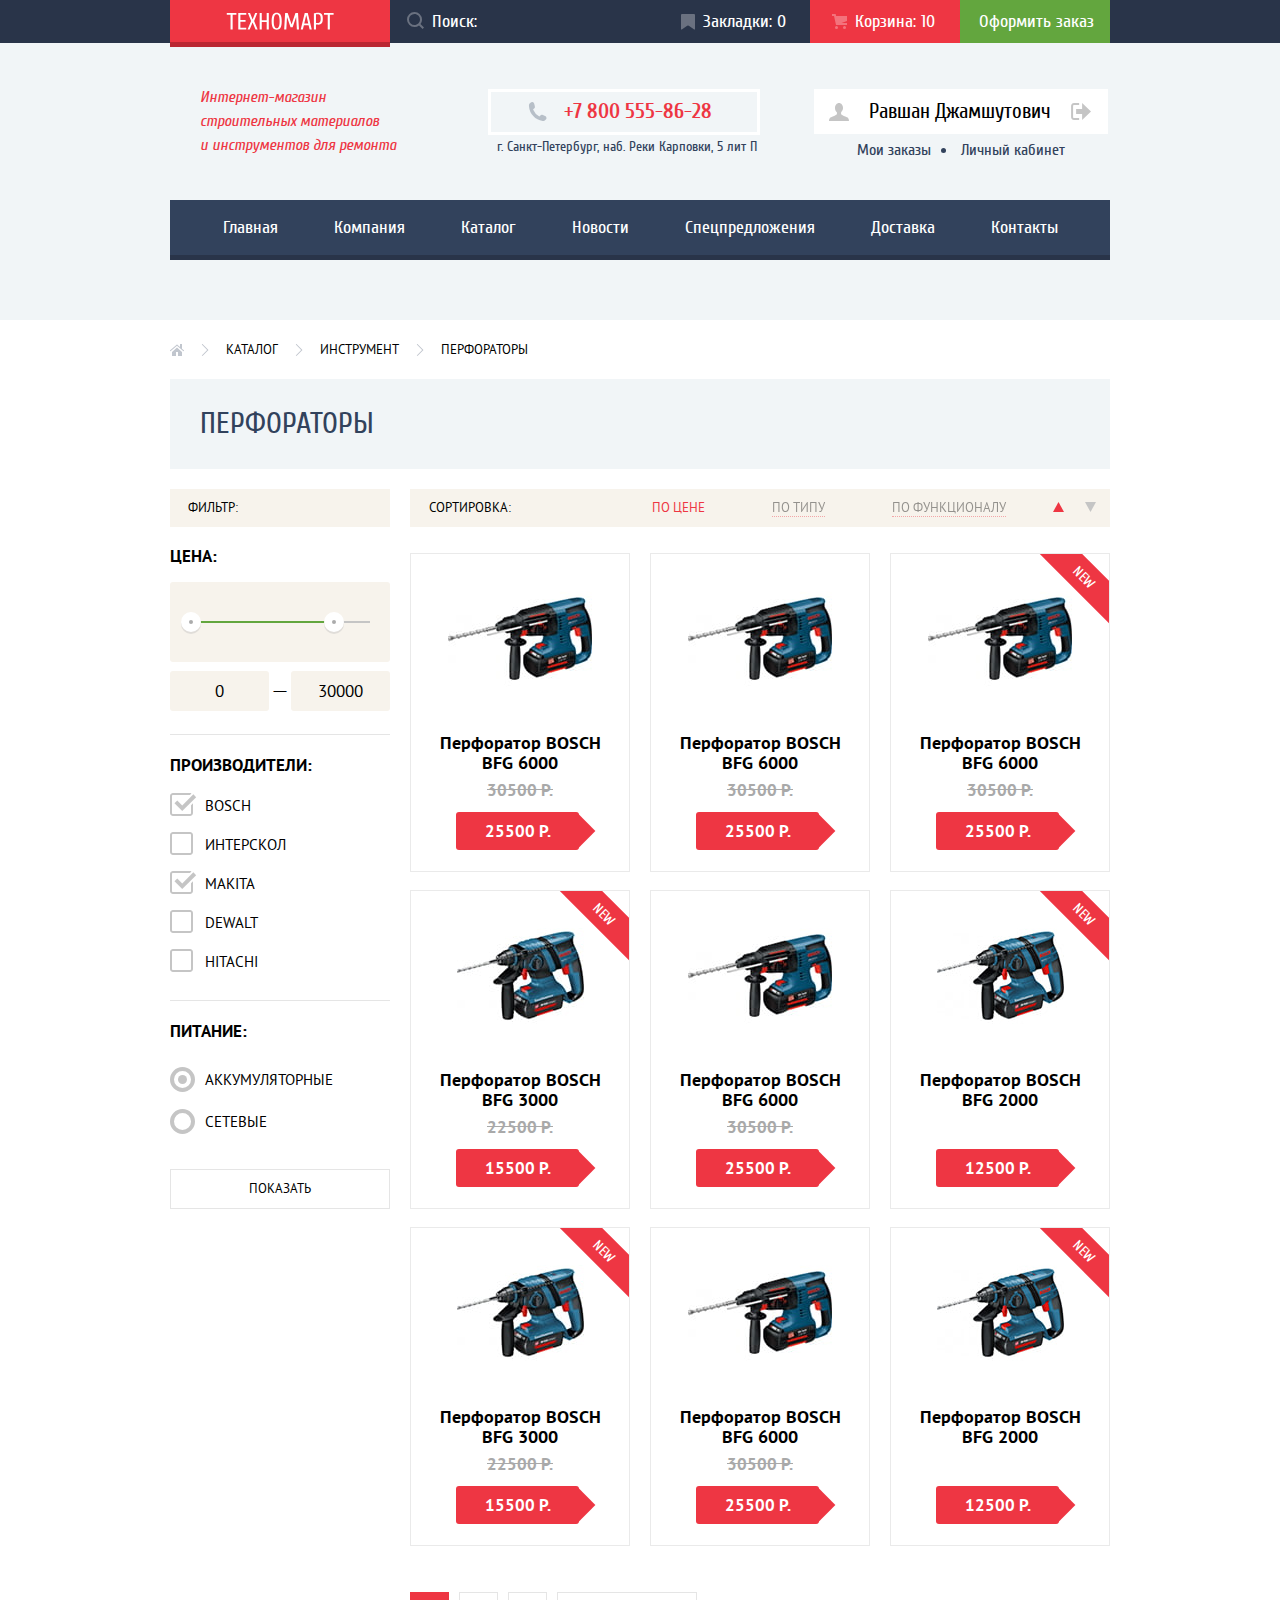
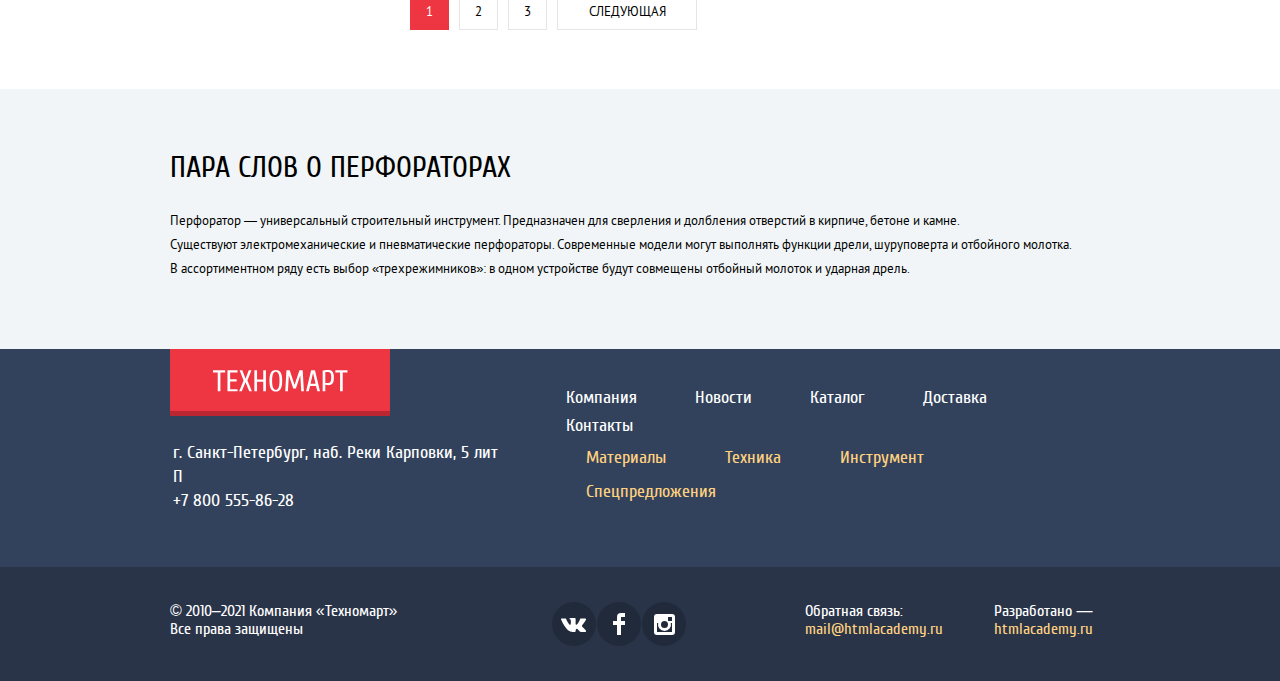
==== commit 6070c4f5: "Внесены дополнительные правки" ====
--- a/catalog.html
+++ b/catalog.html
@@ -3,6 +3,7 @@
 
 <head>
   <meta charset="utf-8">
+  <meta name="viewport" content="width=device-width, initial-scale=1">
   <link rel="stylesheet" href="css/normalize.min.css">
   <link rel="stylesheet" href="css/style.min.css">
   <link rel="icon" href="favicon.ico">
@@ -39,7 +40,7 @@
     </div>
     <div class="container">
       <div class="main-header-middle">
-        <p class="description">Интернет-магазин строительных&nbsp;материалов и&nbsp;инструментов для ремонта</p>
+        <p class="description">Интернет-магазин <br> строительных материалов и&nbsp;инструментов для ремонта</p>
         <div class="header-contacts">
           <a class="header-phone" href="tel:+78005558628">+7 800 555-86-28</a>
           <p>г. Санкт-Петербург, наб. Реки Карповки, 5 лит П</p>
@@ -142,7 +143,7 @@
                   margin-left: 0%"></div>
                 </div>
                 <button class="toggle toggle-min" tabindex="0" style="
-                left:0%;" aria-label="Регулировать минимальную цену."></button>
+                left:5%;" aria-label="Регулировать минимальную цену."></button>
                 <button class="toggle toggle-max" tabindex="0" style="
                 left:70%;" aria-label="Регулировать максимальную цену"></button>
               </div>
--- a/css/style.min.css
+++ b/css/style.min.css
@@ -1 +1 @@
-@font-face{font-family:Cuprum;font-weight:400;font-style:normal;font-display:swap;src:url(../fonts/cuprum.woff2) format("woff2"),url(../fonts/cuprum.woff) format("woff")}@font-face{font-family:Cuprum;font-weight:700;font-style:normal;font-display:swap;src:url(../fonts/cuprumbold.woff2) format("woff2"),url(../fonts/cuprumbold.woff) format("woff")}@font-face{font-family:Cuprum;font-weight:400;font-style:italic;font-display:swap;src:url(../fonts/cuprumitalic.woff2) format("woff2"),url(../fonts/cuprumitalic.woff) format("woff")}@font-face{font-family:"PT Sans";font-weight:400;font-style:normal;font-display:swap;src:url(../fonts/ptsans.woff2) format("woff2"),url(../fonts/ptsans.woff) format("woff")}@font-face{font-family:"PT Sans";font-weight:700;font-style:normal;font-display:swap;src:url(../fonts/ptsansbold.woff2) format("woff2"),url(../fonts/ptsansbold.woff) format("woff")}@keyframes error{0%{transform:translateX(-20px)}50%{transform:translateX(40px)}100%{transform:translateX(-20px)}}@keyframes popup{0%{top:0}100%{top:100px}}:root{--accent-color:#EE3643;--bg-dark:#293449;--bg-light:#F1F5F7;--bg-extra-light:#F9F5F0;--bg-modals:#F1F1F1;--bg-catalog:#F7F3EC;--border-color:#EAEAEA;--border-color-active:#8D1E26;--click-accent:#BA2732;--click-header:#161D29;--click-menu:#1D2739;--click-order:#518534;--click-user:#C5C5C5;--click-user-30:rgba(197, 197, 197, 0.3);--hover-icon:#3D546F;--hover-accent:#CA2C37;--hover-order:#5FBB2D;--hover-border:#32425C;--hover-paggination:#B5B5B5;--order-color:#63A63E;--paggination-color:#E5E5E5;--range:#FFBF47;--range-tools:#3BBCE3;--range-machines:#DC91D8;--range-sale:#8ED78F;--shadow-order:#367315;--socials-color:#212A3A;--text-black:#000000;--text-black-15:rgba(0, 0, 0, 0.15);--text-black-10:rgba(0, 0, 0, 0.1);--text-black-25:rgba(0, 0, 0, 0.25);--text-dark:#32425C;--text-light:#FFD180;--text-extra-light:#A9A9A9;--text-extra-light-30:rgba(169, 169, 169, 0.3);--text-white:#FFFFFF;--text-white-50:rgba(250, 250, 250, 0.5);--text-white-30:rgba(250, 250, 250, 0.3);--toggle-color:#ABABAB;--toggle-color-30:rgba(171, 171, 171, 0.3)}.page{height:100%}.page-body{display:-ms-grid;display:grid;-ms-grid-rows:-webkit-min-content 1fr -webkit-min-content;-ms-grid-rows:min-content 1fr min-content;grid-template-rows:-webkit-min-content 1fr -webkit-min-content;grid-template-rows:min-content 1fr min-content;-ms-flex-line-pack:start;align-content:start;margin:0;padding:0;min-width:960px;min-height:100%;font-family:Cuprum,Tahoma,sans-serif;font-weight:400;font-size:13px;line-height:24px;color:var(--text-black);background:var(--text-white)}a{text-decoration:none}img{display:block;max-width:100%;height:auto}.visually-hidden{position:absolute;width:1px;height:1px;margin:-1px;border:0;padding:0;white-space:nowrap;-webkit-clip-path:inset(100%);clip-path:inset(100%);clip:rect(0 0 0 0);overflow:hidden}.container{width:940px;margin:0 auto;padding:0 10px}.hidden{display:none}.main-header{background:var(--bg-light);margin-bottom:59px}.header-top-wrapper{display:-webkit-box;display:-ms-flexbox;display:flex;-ms-flex-wrap:wrap;flex-wrap:wrap}.main-header-top{background:var(--bg-dark);margin-bottom:46px}.logo{display:block;-webkit-box-sizing:border-box;box-sizing:border-box;background:var(--accent-color)}.header-logo{width:220px;height:42px;padding:12px 56px;-webkit-box-shadow:0 5px var(--click-accent);box-shadow:0 5px var(--click-accent)}.logo[href]:active{background:var(--click-accent);-webkit-box-shadow:0 5px var(--border-color-active);box-shadow:0 5px var(--border-color-active)}.search{position:relative}.search-icon{position:absolute;top:12px;left:17px;opacity:.3}.search-field{display:block;width:270px;height:43px;margin:0;padding:0;padding-left:42px;font-size:18px;line-height:24px;color:var(--text-white);background:0 0;border:none}.search:hover .search-icon{opacity:1}.search:active .search-icon,.search:focus-within .search-icon{opacity:1}.search:active .search-icon-path,.search:focus-within .search-icon-path{fill:var(--accent-color)}.search-field::-webkit-input-placeholder{font-size:inherit;line-height:inherit;color:inherit}.search-field::-moz-placeholder{font-size:inherit;line-height:inherit;color:inherit}.search-field:-ms-input-placeholder{font-size:inherit;line-height:inherit;color:inherit}.search-field::-ms-input-placeholder{font-size:inherit;line-height:inherit;color:inherit}.search-field::placeholder{font-size:inherit;line-height:inherit;color:inherit}.search-field:focus{outline:0;color:var(--text-black);background:var(--text-white)}.search-field::-moz-placeholder{opacity:1}.search-field:-moz-placeholder{opacity:1}.user-link{display:-webkit-box;display:-ms-flexbox;display:flex;-webkit-box-pack:center;-ms-flex-pack:center;justify-content:center;-webkit-box-sizing:border-box;box-sizing:border-box;-webkit-box-align:center;-ms-flex-align:center;align-items:center;width:150px;padding-top:10px;padding-bottom:9px;font-size:18px;line-height:24px;color:var(--text-white)}.bookmark{padding-left:5px;padding-right:9px}.bookmark span{margin-left:5px}.bookmark::before{content:"";width:14px;height:16px;margin-right:8px;background-image:url(../img/icons/icon-bookmark.svg);opacity:.3}.cart{padding-left:5px;padding-right:9px}.cart span{margin-left:5px}.cart::before{content:"";width:15px;height:15px;margin-top:-1px;margin-right:8px;background:url(../img/icons/icon-cart.svg);opacity:.3}.bookmark:focus::before,.bookmark:hover::before,.cart:focus::before,.cart:hover::before{opacity:1}.order{padding-left:19px;padding-right:16px}.bookmark:active,.cart:active{opacity:.5;background:var(--click-header)}.order{background:var(--order-color)}.order:focus,.order:hover{background:var(--hover-order)}.order:active{color:var(--text-white-50);background:var(--order-color)}.main-header-middle{display:-webkit-box;display:-ms-flexbox;display:flex;margin-bottom:41px}.description{width:250px;margin:0;margin-top:-4px;padding-left:30px;font-style:italic;font-size:16px;line-height:24px;color:var(--accent-color)}.header-contacts{margin-left:38px;margin-right:15px;text-align:center}.header-phone{display:-webkit-box;display:-ms-flexbox;display:flex;-webkit-box-align:center;-ms-flex-align:center;align-items:center;margin:0;padding:4px 45px 6px 37px;font-weight:700;font-size:21px;line-height:30px;color:var(--accent-color);border:3px solid var(--text-white)}.header-phone:focus,.header-phone:hover{color:var(--socials-color)}.header-phone:active{color:var(--click-user)}.header-phone::before{content:"";margin-right:17px;width:19px;height:19px;background:url(../img/icons/icon-phone.svg)}.header-contacts p{margin:0;margin-left:5px;font-style:normal;font-size:14px;line-height:24px;color:var(--text-dark)}.user-id{display:-webkit-box;display:-ms-flexbox;display:flex;-webkit-box-pack:justify;-ms-flex-pack:justify;justify-content:space-between;-webkit-box-align:center;-ms-flex-align:center;align-items:center;min-width:281px;height:45px;margin-left:auto;font-size:21px;line-height:21px;color:var(--text-black)}.authorised{-webkit-box-pack:justify;-ms-flex-pack:justify;justify-content:center}.user-id-login{display:-webkit-box;display:-ms-flexbox;display:flex;-webkit-box-align:center;-ms-flex-align:center;align-items:center;width:75px;padding:12px 27px 12px 19px;background:var(--text-white);color:var(--text-black)}.user-id-login svg{margin-right:6px;width:20px;height:17px}.user-id-signup{display:block;padding:12px 24px;background:var(--text-white);color:var(--text-black)}.user-id a:focus,.user-id a:hover,.user-profile:focus span,.user-profile:hover span{color:var(--accent-color)}.log-out:focus path,.log-out:hover path,.user-id-login:focus path,.user-id-login:hover path,.user-id-signup:focus path,.user-id-signup:hover path,.user-profile:focus path,.user-profile:hover path{fill:var(--hover-icon)}.header-phone:active,.user-id a:active,.user-profile:active span{color:var(--click-user)}.log-out:active path,.user-id-login:active path,.user-id-signup:active path,.user-profile:active path{fill:var(--click-user)}.header-navigation{margin-bottom:60px}.menu-list{display:-webkit-box;display:-ms-flexbox;display:flex;-ms-flex-wrap:wrap;flex-wrap:wrap;padding:0 25px;-webkit-box-shadow:inset 0 -5px var(--bg-dark);box-shadow:inset 0 -5px var(--bg-dark);list-style:none;margin:0;padding:0;font-size:18px;line-height:24px;color:var(--text-white);background:var(--text-dark)}.menu-list li:first-child{margin-left:25px}.menu-item{display:block;padding:16px 28px 20px;color:var(--text-white)}.menu-item[href]:focus,.menu-item[href]:hover{background:var(--bg-dark)}.menu-item[href]:active{opacity:.5}.range{display:-ms-grid;display:grid;-ms-grid-columns:1fr 20px 1fr 20px 1fr;grid-template-columns:1fr 1fr 1fr;gap:20px;margin-bottom:59px}.range-item{padding:20px 31px 0 23px;width:246px;min-height:103px}.range-item h3{width:135px;margin:0;margin-bottom:14px;font-size:24px;line-height:30px;color:var(--text-white)}.range-item a{display:block;width:135px;margin:0;margin-bottom:21px;padding:10px;-webkit-box-sizing:border-box;box-sizing:border-box;font-size:14px;line-height:18px;text-transform:uppercase;text-align:center;color:var(--text-white);background:var(--text-white-30)}.materials{background:var(--range)}.materials::after{position:absolute;content:"";top:30px;right:43px;width:44px;height:65px;background:url(../img/icons/bucket.svg) no-repeat}.new{position:relative;overflow:hidden}.new-sign{display:block;position:absolute;top:8px;right:-35px;width:100px;padding:7px 10px 5px;font-family:Cuprum,Tahoma,sans-serif;font-weight:400;font-size:14px;line-height:18px;text-align:center;text-transform:uppercase;color:var(--text-white);background:var(--accent-color);border:none;-webkit-transform:rotate(45deg);-ms-transform:rotate(45deg);transform:rotate(45deg)}.tools{position:relative;background:var(--range-tools)}.tools::after{position:absolute;content:"";top:33px;right:31px;width:75px;height:61px;background:url(../img/icons/drill.svg) no-repeat}.tech{position:relative;background:var(--range-machines)}.tech::after{position:absolute;content:"";top:31px;right:31px;width:78px;height:62px;background:url(../img/icons/tractor.svg) no-repeat}.sale{position:relative;-ms-grid-column:3;-ms-grid-column-span:1;grid-column:3/4;-ms-grid-row:2;-ms-grid-row-span:1;grid-row:2/3;background:var(--range-sale)}.sale h3{margin-bottom:10px}.sale a{padding-top:12px}.sale::after{position:absolute;content:"";top:25px;right:45px;width:59px;height:72px;background:url(../img/icons/shopping-trolley.svg) no-repeat}.free-delivery{position:relative;-ms-grid-column:3;-ms-grid-column-span:1;grid-column:3/4;-ms-grid-row:3;-ms-grid-row-span:1;grid-row:3/4;background:var(--range)}.free-delivery a{padding-left:10px;padding-right:10px}.free-delivery::after{position:absolute;content:"";top:32px;right:31px;width:78px;height:62px;background:url(../img/icons/truck.svg) no-repeat}.range-item a:focus,.range-item a:hover{background:var(--click-user-30)}.range-item a:active{background:var(--text-extra-light-30)}.gallery{position:relative;-ms-grid-column:1;-ms-grid-column-span:2;grid-column:1/3;-ms-grid-row:2;-ms-grid-row-span:2;grid-row:2/4}.gallery ul{list-style:none;margin:0;padding:0}.gallery-slider{-webkit-box-sizing:border-box;box-sizing:border-box;width:620px;height:266px}.gallery-slider-title{margin:0;padding:0;padding:23px 10px 5px 24px;font-size:36px;line-height:36px;font-weight:700;text-transform:uppercase;color:var(--text-white);background:var(--text-black-25)}.gallery p{margin:0;margin-bottom:96px;padding:0;padding:0 10px 16px 24px;font-size:18px;line-height:24px;font-weight:400;color:var(--text-white);background:var(--text-black-25)}.gallery .button{margin-left:24px}.perforators{background:var(--click-user) url(../img/perforator.jpg) no-repeat}.drills{background:var(--click-user) url(../img/drill.jpg) no-repeat}.gallery-arrow{position:absolute;content:"";width:22px;height:40px;cursor:pointer;border:none}.gallery-arrow-back{top:122px;left:24px;background:url(../img/icons/icon-arrow.svg)}.gallery-arrow-next{top:122px;right:20px;-webkit-transform:rotate(180deg);-ms-transform:rotate(180deg);transform:rotate(180deg);background:url(../img/icons/icon-arrow.svg)}.gallery-button-dots{display:-webkit-box;display:-ms-flexbox;display:flex;position:absolute;bottom:36px;left:295px}.gallery-button-dot{content:"";width:10px;height:10px;margin:0;margin-right:10px;padding:0;border-radius:50%;background:var(--text-white);border:2px solid var(--text-white);cursor:pointer}.gallery-button-dot:last-child{margin:0}.button-dot-current{background:var(--accent-color)}.button{display:block;-webkit-box-sizing:border-box;box-sizing:border-box;width:192px;padding:10px;font-size:14px;line-height:18px;text-align:center;text-transform:uppercase;color:var(--text-white);background:var(--accent-color);border:none}.button:focus,.button:hover{background:var(--hover-accent)}.button:active{background:var(--click-accent)}.popular{margin-bottom:70px}.title-wrapper{display:-webkit-box;display:-ms-flexbox;display:flex;-webkit-box-pack:justify;-ms-flex-pack:justify;justify-content:space-between;background:var(--bg-extra-light);margin-bottom:20px;padding:25px 14px 25px 30px}.highlight-headline{margin:0;margin-right:20px;-ms-flex-item-align:center;-ms-grid-row-align:center;align-self:center;font-size:30px;line-height:30px;font-weight:400;text-transform:uppercase;color:var(--text-dark)}.popular .button{-ms-flex-item-align:center;-ms-grid-row-align:center;align-self:center;flex-shrink:0}.popular-goods-list{display:-ms-grid;display:grid;-ms-grid-columns:1fr 20px 1fr 20px 1fr 20px 1fr;grid-template-columns:repeat(4,1fr);gap:20px;list-style:none;margin:0;padding:0;font-family:"PT Sans",Arial,sans-serif}.good-item{display:-webkit-box;display:-ms-flexbox;display:flex;-webkit-box-orient:vertical;-webkit-box-direction:normal;-ms-flex-direction:column;flex-direction:column;-webkit-box-pack:start;-ms-flex-pack:start;justify-content:flex-start;border:1px solid var(--border-color)}.product-image{display:-webkit-box;display:-ms-flexbox;display:flex;-webkit-box-orient:vertical;-webkit-box-direction:normal;-ms-flex-direction:column;flex-direction:column;-webkit-box-pack:center;-ms-flex-pack:center;justify-content:center;margin-bottom:9px;height:170px;-webkit-box-ordinal-group:0;-ms-flex-order:-1;order:-1}.product-image img{margin:auto;object-fit:contain}.good-item-title{margin:0 17px 8px;padding:0;text-align:center;font-weight:700;font-size:18px;line-height:20px}.good-item-title a{color:var(--text-black)}.good-item-title a:hover{text-decoration:underline}.good-item-title a:active{color:var(--accent-color);text-decoration:none}.good-item s{margin:0 auto 13px;font-weight:700;font-size:17px;line-height:18px;text-align:center;color:var(--text-extra-light)}.current-price{display:block;position:relative;-webkit-box-sizing:border-box;box-sizing:border-box;width:123px;margin:auto 34px 21px 45px;padding:10px;font-weight:700;font-size:17px;line-height:18px;text-align:center;color:var(--text-white);background:var(--accent-color);border-radius:3px}.current-price::after{position:absolute;content:"";top:6px;right:-11px;width:26px;height:26px;-webkit-transform:rotate(45deg);-ms-transform:rotate(45deg);transform:rotate(45deg);background:var(--accent-color)}.brand-item:focus,.brand-item:hover,.good-item:focus,.good-item:hover{-webkit-box-shadow:0 4px 20px var(--text-black-15);box-shadow:0 4px 20px var(--text-black-15)}.brand-item:active{opacity:.5}.good-item:focus-within .product-image,.good-item:hover .product-image{display:none}.good-item:focus-within .card-action-buttons,.good-item:hover .card-action-buttons{display:block}.card-action-buttons{display:none;margin-top:39px;margin-bottom:54px;-webkit-box-ordinal-group:0;-ms-flex-order:-1;order:-1}.buy{display:-webkit-box;display:-ms-flexbox;display:flex;-webkit-box-pack:center;-ms-flex-pack:center;justify-content:center;-webkit-box-sizing:border-box;box-sizing:border-box;width:135px;padding:10px 12px;margin:0 auto 10px;font-family:Cuprum,Tahoma,sans-serif;font-size:14px;line-height:18px;text-transform:uppercase;text-align:center;color:var(--text-white);background:var(--order-color);-webkit-box-shadow:inset 0 -2px 0 0 var(--shadow-order);box-shadow:inset 0 -2px 0 0 var(--shadow-order);border-radius:2px}.buy::before{content:"";flex-shrink:0;width:15px;height:15px;margin-right:8px;background:url(../img/icons/icon-cart.svg) no-repeat;opacity:.3}.buy:focus,.buy:hover{background:var(--hover-order)}.buy:active{background:var(--click-order)}.add-mark{display:block;-webkit-box-sizing:border-box;box-sizing:border-box;width:135px;margin:0 auto;padding:7px 27px;font-family:Cuprum,Tahoma,sans-serif;font-size:14px;line-height:18px;text-align:center;text-transform:uppercase;color:var(--text-dark);border:3px solid var(--order-color);border-radius:2px}.add-mark:focus,.add-mark:hover{border:3px solid var(--text-dark)}.add-mark:active{border:3px solid var(--text-dark);opacity:.5}.brands{margin-bottom:70px}.brands .button{-ms-flex-item-align:center;-ms-grid-row-align:center;align-self:center}.brands-list{margin:0;padding:0;display:-ms-grid;display:grid;-ms-grid-columns:1fr 20px 1fr 20px 1fr 20px 1fr;grid-template-columns:repeat(4,1fr);gap:20px;list-style:none}.brand-item{display:-webkit-box;display:-ms-flexbox;display:flex;width:218px;height:142px;-webkit-box-pack:center;-ms-flex-pack:center;justify-content:center;-webkit-box-align:center;-ms-flex-align:center;align-items:center;border:1px solid var(--border-color)}.brand-item img{object-fit:contain}.features{margin-bottom:70px;padding-top:65px;background:var(--bg-light)}.headline{margin:0;margin-bottom:26px;font-size:30px;line-height:30px;font-weight:400;text-transform:uppercase}.feature-slide h3{width:330px;margin:0;margin-bottom:30px;font-size:30px;line-height:30px;font-weight:400;text-transform:uppercase;color:var(--text-dark)}.features-text{margin:0;padding:0;margin-bottom:30px;font-family:"PT Sans",Arial,sans-serif;font-size:13px;line-height:24px}.feature-slide p{width:330px;margin:0;padding:0;margin-bottom:25px}.features-wrapper{padding:0;padding-bottom:60px;display:-ms-grid;display:grid;-ms-grid-columns:240px 1fr;grid-template-columns:240px 1fr}.features-slider-buttons{position:relative;padding:40px 0}.features-slider-buttons::after{position:absolute;content:"";width:10px;height:279px;top:0;left:230px;background:url(../img/border-line.png) no-repeat}.feature-button{-webkit-box-sizing:border-box;box-sizing:border-box;width:240px;padding:14px 22px 18px 22px;font-weight:700;font-size:21px;line-height:30px;text-align:left;color:var(--text-white);background:var(--text-dark);border:none}.feature-button:focus,.feature-button:hover{background:var(--bg-dark)}.feature-button-active{color:var(--text-dark);background:var(--text-white)}.feature-button-active:focus,.feature-button-active:hover{color:var(--text-dark);background:var(--text-white)}.features-slider-list{margin:0;margin-left:80px;padding:0;padding-top:38px;list-style:none}.feature-slide{min-height:188px}.delivery{background:url(../img/service-delivery.png) no-repeat right 20px}.guarantee{background:url(../img/service-guarantee.png) no-repeat right 20px}.credit{background:url(../img/service-credit.png) no-repeat 155px 0}.index-columns{display:-webkit-box;display:-ms-flexbox;display:flex;-webkit-box-pack:justify;-ms-flex-pack:justify;justify-content:space-between;margin-bottom:72px}.about-us{width:460px}.about-us p{margin:0;margin-bottom:25px;font-family:"PT Sans",Arial,sans-serif;font-size:13px;line-height:24px}.about-us p:last-of-type{margin:3px}.trans-list{margin:0;margin-bottom:20px;padding:0;padding-left:37px;list-style:none;font-size:18px;line-height:24px}.trans-item{position:relative;margin-bottom:12px}.trans-item::before{position:absolute;content:"";width:25px;height:2px;left:-37px;top:10px;background:var(--accent-color)}.about-us .button{width:220px}.contacts{width:300px}.contacts p{margin:0;margin-bottom:32px;font-family:"PT Sans",Arial,sans-serif;font-size:13px;line-height:24px}.contacts-mini-map{display:block;border:1px solid transparent;margin-bottom:25px}.contacts-mini-map:focus,.contacts-mini-map:hover{border:1px solid var(--accent-color)}.contacts .button{width:300px}.main-footer{background:var(--text-dark)}.main-footer-top{display:-ms-grid;display:grid;-ms-grid-columns:-webkit-min-content 1fr;-ms-grid-columns:min-content 1fr;grid-template-columns:-webkit-min-content 1fr;grid-template-columns:min-content 1fr;margin-bottom:54px}.footer-logo{-webkit-box-sizing:border-box;box-sizing:border-box;width:220px;height:62px;margin-bottom:30px;padding:20px 42px;-webkit-box-shadow:0 5px var(--click-accent);box-shadow:0 5px var(--click-accent)}.footer-menu-list{display:-webkit-box;display:-ms-flexbox;display:flex;-ms-flex-wrap:wrap;flex-wrap:wrap;list-style:none;margin:37px 0 0 60px;padding:0;font-size:18px;line-height:24px;color:var(--text-white);background:var(--text-dark)}.footer-menu-list li{margin-right:58px}.footer-menu-list li:last-child{margin-right:0}.footer-menu-item{display:block;color:var(--text-white)}.footer-top-text{margin:0 0 0 3px;padding:0;width:333px;font-size:18px;line-height:24px;color:var(--text-white)}.footer-tel{color:inherit}.sub-menu-list{display:-webkit-box;display:-ms-flexbox;display:flex;-ms-flex-wrap:wrap;flex-wrap:wrap;list-style:none;margin:5px 0 0 80px;padding:0;font-size:18px;line-height:24px;color:var(--text-white);background:var(--text-dark)}.sub-menu-list li{margin-right:59px}.sub-menu-list li:last-child{margin-right:0}.copyright,.sub-menu-item{color:var(--text-light)}.copyright:focus,.copyright:hover,.footer-menu-item[href]:focus,.footer-menu-item[href]:hover,.footer-tel:focus,.footer-tel:hover,.sub-menu-item:focus,.sub-menu-item:hover{-webkit-text-decoration-line:underline;text-decoration-line:underline}.footer-menu-item[href]:active,.footer-tel:active,.sub-menu-item:active{text-decoration:none;opacity:.5}.main-footer-bottom{background:var(--bg-dark)}.footer-bottom-wrapper{display:-webkit-box;display:-ms-flexbox;display:flex;padding:35px 10px}.footer-text{margin:0;padding:0;font-size:16px;line-height:18px;color:var(--text-white)}.socials-list{display:-webkit-box;display:-ms-flexbox;display:flex;-webkit-box-pack:justify;-ms-flex-pack:justify;justify-content:space-between;list-style:none;margin:0;margin-left:155px;margin-right:118px;padding:0}.social-item{display:block;width:44px;height:44px;margin-right:1px;border-radius:50%}.social-vk{background:url(../img/icons/icon-vk.svg) center no-repeat,var(--socials-color)}.social-fb{background:url(../img/icons/icon-fb.svg) center no-repeat,var(--socials-color)}.social-inst{background:url(../img/icons/icon-insta.svg) center no-repeat,var(--socials-color)}.social-fb:active,.social-fb:focus,.social-fb:hover,.social-inst:active,.social-inst:focus,.social-inst:hover,.social-vk:active,.social-vk:focus,.social-vk:hover{background-color:var(--accent-color)}.footer-feedback{display:block;margin-right:51px}.copyright:active{color:var(--accent-color);text-decoration:none}.modal{position:fixed;-webkit-box-sizing:border-box;box-sizing:border-box;margin:auto;background:linear-gradient(to top,var(--bg-modals) 112px,var(--text-white) 112px);border-top:7px solid var(--accent-color);-webkit-box-shadow:0 4px 20px var(--text-black-15);box-shadow:0 4px 20px var(--text-black-15)}.button-close{position:absolute;width:21px;height:21px;top:11px;right:10px;background:url(../img/icons/icon-close.svg) center no-repeat;border:none;cursor:pointer}.button-close:focus,.button-close:hover{transform:scale(1.2)}.popup{animation-name:popup;animation-duration:.3s}.modal-contact{top:100px;left:0;right:0;bottom:auto;width:620px}.modal-contact-grid{display:-ms-grid;display:grid;width:460px;-ms-grid-columns:1fr 20px 1fr;grid-template-columns:1fr 1fr;-ms-grid-rows:-webkit-min-content 13px 1fr;-ms-grid-rows:min-content 13px 1fr;grid-template-rows:-webkit-min-content 1fr;grid-template-rows:min-content 1fr;margin:39px 80px 0;gap:13px 20px}.modal-contact-grid>:nth-child(1){-ms-grid-row:1;-ms-grid-column:1}.modal-contact-grid>:nth-child(2){-ms-grid-row:1;-ms-grid-column:3}.modal-contact-grid>:nth-child(3){-ms-grid-row:3;-ms-grid-column:1}.modal-contact-grid>:nth-child(4){-ms-grid-row:3;-ms-grid-column:3}.contact-form p{margin:0;padding:0}.contact-name{-ms-grid-column:1;-ms-grid-column-span:1;grid-column:1/2;-ms-grid-row:1;-ms-grid-row-span:1;grid-row:1/2}.contact-email{-ms-grid-column:2;-ms-grid-column-span:1;grid-column:2/3;-ms-grid-row:1;-ms-grid-row-span:1;grid-row:1/2}.contact-comment{-ms-grid-column:1;-ms-grid-column-span:2;grid-column:1/3;-ms-grid-row:2;-ms-grid-row-span:1;grid-row:2/3}.contact-form label{list-style:none;font-size:18px;line-height:24px}.contact-form input[placeholder]{padding:7px 8px 7px 12px}.contact-form input::placeholder,.contact-form textarea::placeholder{font-family:"PT Sans",Arial,sans-serif;font-size:13px;line-height:24px;color:var(--text-extra-light)}.contact-form input{width:204px;padding:0;margin:0;font-family:"PT Sans",Arial,sans-serif;font-size:13px;line-height:24px;color:var(--text-black);border:2px solid var(--click-user);border-radius:2px}.contact-form textarea{width:452px;min-height:114px;padding:7px 8px 7px 12px;margin-bottom:37px;font-family:"PT Sans",Arial,sans-serif;font-size:13px;line-height:24px;color:var(--text-black);border:2px solid var(--click-user);border-radius:2px}.submit{width:460px}.contact-form input:focus,.contact-form textarea:focus{outline:0;border:2px solid var(--text-extra-light)}.error{animation-name:error;animation-duration:.1s}.modal-map{top:100px;left:0;right:0;bottom:auto;width:943px}.modal-map iframe{border:none}.modal-cart{top:100px;left:0;right:0;bottom:auto;width:620px}.modal-cart-top{position:relative;font-weight:700;font-size:24px;line-height:30px;text-align:center;padding-top:73px}.modal-cart p{position:relative;margin:0;padding:0 0 60px}.modal-cart p::before{position:absolute;content:"";width:66px;height:66px;top:-18px;left:82px;background:url(../img/icons/icon-mark.svg) center no-repeat}.modal-buttons{display:-webkit-box;display:-ms-flexbox;display:flex;-webkit-box-pack:center;-ms-flex-pack:center;justify-content:center;margin:0;padding:37px 10px}.button-continue{display:block;-webkit-box-sizing:border-box;box-sizing:border-box;width:192px;margin-left:10px;padding:10px;font-size:14px;line-height:18px;text-align:center;text-transform:uppercase;background:var(--text-white);border:none}.button-continue:focus,.button-continue:hover{color:var(--accent-color)}.button-continue:active{color:var(--text-extra-light)}.catalog-page header{margin-bottom:11px}.full-cart{background:var(--accent-color)}.added-bookmark{background:var(--click-accent)}.user-box{width:299px;margin-left:auto}.user-profile{display:flex;align-items:center;background:var(--text-white);padding:12px 20px 12px 15px}.user-profile span{margin-left:10px;color:var(--text-black)}.icon-user{padding-right:10px}.log-out{display:-webkit-box;display:-ms-flexbox;display:flex;-webkit-box-align:center;-ms-flex-align:center;align-items:center;padding:14px 17px 14px 0;background:var(--text-white)}.additional-links{display:-webkit-box;display:-ms-flexbox;display:flex;-ms-flex-wrap:wrap;flex-wrap:wrap;-webkit-box-pack:center;-ms-flex-pack:center;justify-content:center;margin:0;margin-top:2px;padding:0;list-style:none}.additional-links a{display:block;margin-top:5px;font-style:normal;font-size:16px;line-height:18px;color:var(--text-dark)}.additional-links-order{position:relative;margin-right:30px}.additional-links-order::after{position:absolute;content:"";top:7px;right:-15px;width:5px;height:5px;border-radius:50%;background:var(--hover-border)}.additional-links a:focus,.additional-links a:hover{color:var(--accent-color)}.additional-links a:active{color:var(--click-user)}.catalog-wrapper{display:-ms-grid;display:grid;-ms-grid-columns:220px 20px 1fr;grid-template-columns:220px 1fr;gap:20px;margin-bottom:49px}.breadcrumps{display:-webkit-box;display:-ms-flexbox;display:flex;-ms-flex-wrap:wrap;flex-wrap:wrap;-webkit-box-align:center;-ms-flex-align:center;align-items:center;grid-column:1/-1;margin:0;padding:0;list-style:none}.breadcrumps-item{display:block;font-family:"PT Sans",Arial,sans-serif;font-size:13px;line-height:18px;text-transform:uppercase;color:var(--text-black)}.breadcrumps li{margin-top:10px}.breadcrumps li:not(:first-child){position:relative;padding-left:42px}.breadcrumps-item-main{width:14px;height:12px;background:url(../img/icons/icon-home.svg) center no-repeat}.breadcrumps-item-main:hover{transform:scale(1.5)}.breadcrumps-item-main:active{transform:scale(.9)}.breadcrumps li:not(:first-child)::before{position:absolute;content:"";width:8px;height:12px;top:3px;left:17px;background:url(../img/icons/icon-right-small.svg) center no-repeat}.breadcrumps-item:focus,.breadcrumps-item:hover{-webkit-text-decoration-line:underline;text-decoration-line:underline}.breadcrumps-item:active{color:var(--accent-color);text-decoration:none}.breadcrumps-item-current:active,.breadcrumps-item-current:focus,.breadcrumps-item-current:hover{color:var(--text-black);text-decoration:none}.page-title{grid-column:1/-1;margin:0;padding:30px;font-style:normal;font-weight:400;font-size:30px;line-height:30px;text-transform:uppercase;color:var(--text-dark);background:var(--bg-light)}.filters{-ms-grid-row:3;-ms-grid-row-span:1;grid-row:3/4;font-family:"PT Sans",Arial,sans-serif;text-transform:uppercase}.sub-title{margin:0;margin-bottom:14px;padding:10px 18px;font-weight:400;font-size:13px;line-height:18px;background:var(--bg-catalog)}.filter-item{margin:0;margin-bottom:15px;padding:0;border:none;border-bottom:1px solid var(--text-black-10)}.filter-item:nth-child(3){border:none}.range-filter{width:220px}.range-panel{position:relative;height:41px;border-radius:3px;margin-bottom:9px;padding-top:39px;padding-left:20px;padding-right:20px;background:var(--bg-catalog)}.range-panel .scale{height:2px;background:var(--click-user)}.range-panel .bar{width:84%;height:2px;background:var(--order-color)}.range-panel .toggle{position:absolute;top:30px;left:0;width:4px;height:4px;padding:0;background:var(--toggle-color);border:8px solid var(--text-white);border-radius:50%;-webkit-box-shadow:0 2px 0 0 var(--toggle-color-30);box-shadow:0 2px 0 0 var(--toggle-color-30);box-sizing:content-box;cursor:pointer}.range-panel .toggle-min{left:18px}.range-panel .toggle-max{left:168px}.toggle:focus,.toggle:hover{background:var(--hover-border);-webkit-box-shadow:0 2px 0 0 var(--click-user);box-shadow:0 2px 0 0 var(--click-user)}.toggle:active{border-color:var(--text-extra-light)}.price-controls{display:-webkit-box;display:-ms-flexbox;display:flex;-webkit-box-pack:justify;-ms-flex-pack:justify;justify-content:space-between;-webkit-box-align:center;-ms-flex-align:center;align-items:center;margin-bottom:23px}.filter-price-max,.filter-price-min{width:95px;height:38px;background:var(--bg-catalog);border:none;border-radius:3px;text-align:center}input[type=number]::-webkit-inner-spin-button,input[type=number]::-webkit-outer-spin-button{-webkit-appearance:none;margin:0}input[type=number]{-moz-appearance:textfield}input[type=number]:focus,input[type=number]:hover{-moz-appearance:number-input}.filter-price-max::-webkit-input-placeholder,.filter-price-min::-webkit-input-placeholder{font-family:"PT Sans",Arial,sans-serif;font-size:17px;line-height:18px;text-align:center;color:var(--text-black)}.filter-price-max::-moz-placeholder,.filter-price-min::-moz-placeholder{font-family:"PT Sans",Arial,sans-serif;font-size:17px;line-height:18px;text-align:center;color:var(--text-black);opacity:1}.filter-price-max:-ms-input-placeholder,.filter-price-min:-ms-input-placeholder{font-family:"PT Sans",Arial,sans-serif;font-size:17px;line-height:18px;text-align:center;color:var(--text-black)}.filter-price-max::-ms-input-placeholder,.filter-price-min::-ms-input-placeholder{font-family:"PT Sans",Arial,sans-serif;font-size:17px;line-height:18px;text-align:center;color:var(--text-black)}.filter-price-max,.filter-price-max::placeholder,.filter-price-min,.filter-price-min::placeholder{font-family:"PT Sans",Arial,sans-serif;font-size:17px;line-height:18px;text-align:center;color:var(--text-black)}.filter-price-max:focus,.filter-price-min:focus{outline:1px solid var(--click-user)}.battery-headline,.manufacturers-headline,.price-headline{font-weight:700;font-size:17px;line-height:30px}.price-headline{margin-bottom:11px}.manufacturers-headline{margin-bottom:16px}.battery-headline{margin-bottom:24px}.filter label{font-size:15px;line-height:19px}.battery-list,.manufacturers-list{margin:0;padding:0;list-style:none}.manufacturers-list{padding-bottom:9px}.manufacturers-list li{margin-bottom:20px}.battery-list li{margin-bottom:23px}.battery-list label,.manufacturers-list label{display:block;position:relative;padding-left:35px;cursor:pointer}.filter-checkbox+label::before,.filter-checkbox:checked+label::after{position:absolute;content:"";top:-3px;left:0;height:23px;background-color:var(--click-user)}.filter-checkbox+label::before{width:23px;-webkit-mask-image:url(../img/icons/checkbox-off.svg)}.filter-checkbox:checked+label::after{width:27px;-webkit-mask-image:url(../img/icons/checkbox-on.svg)}.filter-radio+label::before{position:absolute;content:"";top:-3px;left:0;width:17px;height:17px;border:4px solid var(--click-user);border-radius:50%}.filter-radio:checked+label::after{position:absolute;content:"";top:5px;left:8px;width:9px;height:9px;background-color:var(--click-user);border-radius:50%}.filter-checkbox:checked+label::before{display:none}.filter-checkbox:checked:focus+label::after,.filter-checkbox:checked:hover+label::after,.filter-checkbox:focus+label::before,.filter-checkbox:hover+label::before{background-color:var(--toggle-color)}.filter-checkbox:disabled+label,.filter-checkbox:disabled+label::after,.filter-checkbox:disabled+label::before,.filter-radio:disabled+label,.filter-radio:disabled+label::after,.filter-radio:disabled+label::before{opacity:.4;cursor:default}.filter-radio:focus+label::before,.filter-radio:hover+label::before{border-color:var(--toggle-color)}.filter-radio:checked:focus+label::after,.filter-radio:checked:hover+label::after{background-color:var(--toggle-color)}.filter-checkbox:disabled:focus+label::after,.filter-checkbox:disabled:hover+label::before,.filter-radio:disabled:focus+label::after,.filter-radio:disabled:hover+label::before{background-color:var(--click-user)}.show{-webkit-box-sizing:border-box;box-sizing:border-box;width:220px;padding:10px;cursor:pointer}.pagination-list{display:-webkit-box;display:-ms-flexbox;display:flex;-ms-flex-wrap:wrap;flex-wrap:wrap;margin:0;padding:0;list-style:none}.pagination-list li{margin:0 10px 10px 0}.pagination-list li:last-child{margin-right:0}.pagination-item,.show{font-family:"PT Sans",Arial,sans-serif;font-size:13px;line-height:18px;text-transform:uppercase;text-align:center;color:var(--text-black);background:0 0;border:1px solid var(--paggination-color)}.pagination-item{display:block;padding:10px 15px;-webkit-box-sizing:border-box;box-sizing:border-box;min-width:38px;height:38px}.pagination-item-next{width:140px}.pagination-item[href]:focus,.pagination-item[href]:hover,.show:focus,.show:hover{border:1px solid var(--click-user)}.pagination-item[href]:active,.show:active{border:1px solid var(--accent-color)}.pagination-item-current{color:var(--text-white);background:var(--accent-color);border:1px solid var(--accent-color)}.sorting{display:-webkit-box;display:-ms-flexbox;display:flex;-ms-flex-wrap:wrap;flex-wrap:wrap;-webkit-box-pack:justify;-ms-flex-pack:justify;justify-content:space-between;-webkit-box-align:center;-ms-flex-align:center;align-items:center;margin:0;margin-bottom:26px;padding:10px 14px 10px 19px;font-family:"PT Sans",Arial,sans-serif;font-weight:400;font-size:13px;line-height:18px;text-transform:uppercase;background:var(--bg-catalog)}.sorting h3{margin:0;margin-right:140px;font-family:"PT Sans",Arial,sans-serif;font-weight:400;font-size:13px;line-height:18px;text-transform:uppercase}.sorting-list{display:-webkit-box;display:-ms-flexbox;display:flex;-ms-flex-wrap:wrap;flex-wrap:wrap;-webkit-box-pack:justify;-ms-flex-pack:justify;justify-content:space-between;margin:0;padding:0;width:354px;list-style:none}.sorting-item{color:var(--text-black);opacity:.4;border-bottom:1px dotted var(--accent-color)}.sorting-range-list{display:-webkit-box;display:-ms-flexbox;display:flex;-webkit-box-pack:justify;-ms-flex-pack:justify;justify-content:space-between;-webkit-box-align:center;-ms-flex-align:center;align-items:center;width:43px;margin:0;margin-left:46px;padding:0;list-style:none}.sorting-item:focus,.sorting-item:hover{opacity:1;border-bottom:2px solid var(--accent-color)}.sorting-active{color:var(--accent-color);opacity:1;border:none}.sorting-range-item path:focus,.sorting-range-item path:hover{fill:var(--text-black)}.sorting-range-active path{fill:var(--accent-color)}.goods-list{display:-ms-grid;display:grid;-ms-grid-columns:1fr 20px 1fr 20px 1fr;grid-template-columns:repeat(3,1fr);gap:18px 20px;margin:0;padding:0;margin-bottom:46px;list-style:none;font-family:"PT Sans",Arial,sans-serif}.note{padding-top:64px;padding-bottom:53px;background:var(--bg-light)}.note p{margin:0 0 15px 0;font-family:"PT Sans",Arial,sans-serif;font-size:13px;line-height:24px}+@font-face{font-family:Cuprum;font-weight:400;font-style:normal;font-display:swap;src:url(../fonts/cuprum.woff2) format("woff2"),url(../fonts/cuprum.woff) format("woff")}@font-face{font-family:Cuprum;font-weight:700;font-style:normal;font-display:swap;src:url(../fonts/cuprumbold.woff2) format("woff2"),url(../fonts/cuprumbold.woff) format("woff")}@font-face{font-family:Cuprum;font-weight:400;font-style:italic;font-display:swap;src:url(../fonts/cuprumitalic.woff2) format("woff2"),url(../fonts/cuprumitalic.woff) format("woff")}@font-face{font-family:"PT Sans";font-weight:400;font-style:normal;font-display:swap;src:url(../fonts/ptsans.woff2) format("woff2"),url(../fonts/ptsans.woff) format("woff")}@font-face{font-family:"PT Sans";font-weight:700;font-style:normal;font-display:swap;src:url(../fonts/ptsansbold.woff2) format("woff2"),url(../fonts/ptsansbold.woff) format("woff")}@keyframes error{0%{transform:translateX(-20px)}50%{transform:translateX(40px)}100%{transform:translateX(-20px)}}@keyframes popup{0%{top:0}100%{top:100px}}:root{--accent-color:#EE3643;--bg-dark:#293449;--bg-light:#F1F5F7;--bg-extra-light:#F9F5F0;--bg-modals:#F1F1F1;--bg-catalog:#F7F3EC;--border-color:#EAEAEA;--border-color-active:#8D1E26;--click-accent:#BA2732;--click-header:#161D29;--click-menu:#1D2739;--click-order:#518534;--click-user:#C5C5C5;--click-user-30:rgba(197, 197, 197, 0.3);--hover-icon:#3D546F;--hover-accent:#CA2C37;--hover-order:#5FBB2D;--hover-border:#32425C;--hover-paggination:#B5B5B5;--order-color:#63A63E;--paggination-color:#E5E5E5;--range:#FFBF47;--range-tools:#3BBCE3;--range-machines:#DC91D8;--range-sale:#8ED78F;--shadow-order:#367315;--socials-color:#212A3A;--text-black:#000000;--text-black-15:rgba(0, 0, 0, 0.15);--text-black-10:rgba(0, 0, 0, 0.1);--text-black-25:rgba(0, 0, 0, 0.25);--text-dark:#32425C;--text-light:#FFD180;--text-extra-light:#A9A9A9;--text-extra-light-30:rgba(169, 169, 169, 0.3);--text-white:#FFFFFF;--text-white-50:rgba(250, 250, 250, 0.5);--text-white-30:rgba(250, 250, 250, 0.3);--toggle-color:#ABABAB;--toggle-color-30:rgba(171, 171, 171, 0.3)}.page{height:100%}.page-body{display:-ms-grid;display:grid;-ms-grid-rows:-webkit-min-content 1fr -webkit-min-content;-ms-grid-rows:min-content 1fr min-content;grid-template-rows:-webkit-min-content 1fr -webkit-min-content;grid-template-rows:min-content 1fr min-content;-ms-flex-line-pack:start;align-content:start;margin:0;padding:0;min-width:960px;min-height:100%;font-family:Cuprum,Tahoma,sans-serif;font-weight:400;font-size:13px;line-height:24px;color:var(--text-black);background:var(--text-white)}a{text-decoration:none}img{display:block;max-width:100%;height:auto}.visually-hidden{position:absolute;width:1px;height:1px;margin:-1px;border:0;padding:0;white-space:nowrap;-webkit-clip-path:inset(100%);clip-path:inset(100%);clip:rect(0 0 0 0);overflow:hidden}.container{width:940px;margin:0 auto;padding:0 10px}.hidden{display:none}.main-header{background:var(--bg-light);margin-bottom:59px}.header-top-wrapper{display:-webkit-box;display:-ms-flexbox;display:flex;-ms-flex-wrap:wrap;flex-wrap:wrap}.main-header-top{background:var(--bg-dark);margin-bottom:46px}.logo{display:block;-webkit-box-sizing:border-box;box-sizing:border-box;background:var(--accent-color)}.header-logo{width:220px;height:42px;padding:12px 56px;-webkit-box-shadow:0 5px var(--click-accent);box-shadow:0 5px var(--click-accent)}.logo[href]:hover{background:var(--hover-accent)}.logo[href]:active{background:var(--click-accent);-webkit-box-shadow:0 5px var(--border-color-active);box-shadow:0 5px var(--border-color-active)}.search{position:relative}.search-icon{position:absolute;top:12px;left:17px;opacity:.3}.search-field{display:block;width:270px;height:43px;margin:0;padding:0;padding-left:42px;font-size:18px;line-height:24px;color:var(--text-white);background:0 0;border:none}.search:hover .search-icon{opacity:1}.search:active .search-icon,.search:focus-within .search-icon{opacity:1}.search:active .search-icon-path,.search:focus-within .search-icon-path{fill:var(--accent-color)}.search-field::-webkit-input-placeholder{font-size:inherit;line-height:inherit;color:inherit}.search-field::-moz-placeholder{font-size:inherit;line-height:inherit;color:inherit}.search-field:-ms-input-placeholder{font-size:inherit;line-height:inherit;color:inherit}.search-field::-ms-input-placeholder{font-size:inherit;line-height:inherit;color:inherit}.search-field::placeholder{font-size:inherit;line-height:inherit;color:inherit}.search-field:focus{outline:0;color:var(--text-black);background:var(--text-white)}.search-field::-moz-placeholder{opacity:1}.search-field:-moz-placeholder{opacity:1}.user-link{display:-webkit-box;display:-ms-flexbox;display:flex;-webkit-box-pack:center;-ms-flex-pack:center;justify-content:center;-webkit-box-sizing:border-box;box-sizing:border-box;-webkit-box-align:center;-ms-flex-align:center;align-items:center;width:150px;padding-top:10px;padding-bottom:9px;font-size:18px;line-height:24px;color:var(--text-white)}.bookmark{padding-left:5px;padding-right:9px}.bookmark span{margin-left:5px}.bookmark::before{content:"";width:14px;height:16px;margin-right:8px;background-image:url(../img/icons/icon-bookmark.svg);opacity:.3}.cart{padding-left:5px;padding-right:9px}.cart span{margin-left:5px}.cart::before{content:"";width:15px;height:15px;margin-top:-1px;margin-right:8px;background:url(../img/icons/icon-cart.svg);opacity:.3}.bookmark:focus::before,.bookmark:hover::before,.cart:focus::before,.cart:hover::before{opacity:1}.order{padding-left:19px;padding-right:16px}.bookmark:active,.cart:active{opacity:.5;background:var(--click-header)}.order{background:var(--order-color)}.order:focus,.order:hover{background:var(--hover-order)}.order:active{color:var(--text-white-50);background:var(--order-color)}.main-header-middle{display:-webkit-box;display:-ms-flexbox;display:flex;margin-bottom:41px}.description{width:250px;margin:0;margin-top:-4px;padding-left:30px;font-style:italic;font-size:16px;line-height:24px;color:var(--accent-color)}.header-contacts{margin-left:38px;margin-right:15px;text-align:center}.header-phone{display:-webkit-box;display:-ms-flexbox;display:flex;-webkit-box-pack:justify;-ms-flex-pack:justify;justify-content:center;-webkit-box-align:center;-ms-flex-align:center;align-items:center;margin:0;padding:4px 45px 6px 37px;font-weight:700;font-size:21px;line-height:30px;color:var(--accent-color);border:3px solid var(--text-white)}.header-phone:focus,.header-phone:hover{color:var(--socials-color)}.header-phone:active{color:var(--click-user)}.header-phone::before{content:"";margin-right:17px;width:19px;height:19px;background:url(../img/icons/icon-phone.svg)}.header-contacts p{margin:0;margin-left:5px;font-style:normal;font-size:14px;line-height:24px;color:var(--text-dark)}.user-id{display:-webkit-box;display:-ms-flexbox;display:flex;-webkit-box-pack:justify;-ms-flex-pack:justify;justify-content:space-between;-webkit-box-align:center;-ms-flex-align:center;align-items:center;min-width:281px;height:45px;margin-left:auto;font-size:21px;line-height:21px;color:var(--text-black)}.authorised{-webkit-box-pack:justify;-ms-flex-pack:justify;justify-content:center}.user-id-login{display:-webkit-box;display:-ms-flexbox;display:flex;-webkit-box-align:center;-ms-flex-align:center;align-items:center;width:75px;padding:12px 27px 12px 19px;background:var(--text-white);color:var(--text-black)}.user-id-login svg{margin-right:6px;width:20px;height:17px}.user-id-signup{display:block;width:130px;padding:12px 10px;text-align:center;background:var(--text-white);color:var(--text-black)}.user-id a:focus,.user-id a:hover,.user-profile:focus span,.user-profile:hover span{color:var(--accent-color)}.log-out:focus path,.log-out:hover path,.user-id-login:focus path,.user-id-login:hover path,.user-id-signup:focus path,.user-id-signup:hover path,.user-profile:focus path,.user-profile:hover path{fill:var(--hover-icon)}.header-phone:active,.user-id a:active,.user-profile:active span{color:var(--click-user)}.log-out:active path,.user-id-login:active path,.user-id-signup:active path,.user-profile:active path{fill:var(--click-user)}.header-navigation{margin-bottom:60px}.menu-list{display:-webkit-box;display:-ms-flexbox;display:flex;-ms-flex-wrap:wrap;flex-wrap:wrap;padding:0 25px;-webkit-box-shadow:inset 0 -5px var(--bg-dark);box-shadow:inset 0 -5px var(--bg-dark);list-style:none;margin:0;padding:0;font-size:18px;line-height:24px;color:var(--text-white);background:var(--text-dark)}.menu-list li:first-child{margin-left:25px}.menu-item{display:block;padding:16px 28px 20px;color:var(--text-white)}.menu-item[href]:focus,.menu-item[href]:hover{background:var(--bg-dark)}.menu-item[href]:active{opacity:.5}.range{display:-ms-grid;display:grid;-ms-grid-columns:1fr 20px 1fr 20px 1fr;grid-template-columns:1fr 1fr 1fr;gap:20px;margin-bottom:59px}.range-item{padding:20px 31px 0 23px;width:246px;min-height:103px}.range-item h3{width:135px;margin:0;margin-bottom:14px;font-size:24px;line-height:30px;color:var(--text-white)}.range-item a{display:block;width:135px;margin:0;margin-bottom:21px;padding:10px;-webkit-box-sizing:border-box;box-sizing:border-box;font-size:14px;line-height:18px;text-transform:uppercase;text-align:center;color:var(--text-white);background:var(--text-white-30)}.materials{background:var(--range)}.materials::after{position:absolute;content:"";top:30px;right:43px;width:44px;height:65px;background:url(../img/icons/bucket.svg) no-repeat}.new{position:relative;overflow:hidden}.new-sign{display:block;position:absolute;top:8px;right:-35px;width:100px;padding:7px 10px 5px;font-family:Cuprum,Tahoma,sans-serif;font-weight:400;font-size:14px;line-height:18px;text-align:center;text-transform:uppercase;color:var(--text-white);background:var(--accent-color);border:none;-webkit-transform:rotate(45deg);-ms-transform:rotate(45deg);transform:rotate(45deg)}.tools{position:relative;background:var(--range-tools)}.tools::after{position:absolute;content:"";top:33px;right:31px;width:75px;height:61px;background:url(../img/icons/drill.svg) no-repeat}.tech{position:relative;background:var(--range-machines)}.tech::after{position:absolute;content:"";top:31px;right:31px;width:78px;height:62px;background:url(../img/icons/tractor.svg) no-repeat}.sale{position:relative;-ms-grid-column:3;-ms-grid-column-span:1;grid-column:3/4;-ms-grid-row:2;-ms-grid-row-span:1;grid-row:2/3;background:var(--range-sale)}.sale h3{margin-bottom:10px}.sale a{padding-top:12px}.sale::after{position:absolute;content:"";top:25px;right:45px;width:59px;height:72px;background:url(../img/icons/shopping-trolley.svg) no-repeat}.free-delivery{position:relative;-ms-grid-column:3;-ms-grid-column-span:1;grid-column:3/4;-ms-grid-row:3;-ms-grid-row-span:1;grid-row:3/4;background:var(--range)}.free-delivery a{padding-left:10px;padding-right:10px}.free-delivery::after{position:absolute;content:"";top:32px;right:31px;width:78px;height:62px;background:url(../img/icons/truck.svg) no-repeat}.range-item a:focus,.range-item a:hover{background:var(--click-user-30)}.range-item a:active{background:var(--text-extra-light-30)}.gallery{position:relative;-ms-grid-column:1;-ms-grid-column-span:2;grid-column:1/3;-ms-grid-row:2;-ms-grid-row-span:2;grid-row:2/4}.gallery ul{list-style:none;margin:0;padding:0}.gallery-slider{-webkit-box-sizing:border-box;box-sizing:border-box;width:620px;min-height:266px}.gallery-slider-title{margin:0;padding:0;padding:23px 10px 5px 24px;font-size:36px;line-height:36px;font-weight:700;text-transform:uppercase;color:var(--text-white);background:var(--text-black-25)}.gallery p{margin:0;margin-bottom:96px;padding:0;padding:0 10px 16px 24px;font-size:18px;line-height:24px;font-weight:400;color:var(--text-white);background:var(--text-black-25)}.gallery .button{margin-left:24px}.perforators{background:var(--click-user) url(../img/perforator.jpg) no-repeat}.drills{background:var(--click-user) url(../img/drill.jpg) no-repeat}.gallery-arrow{position:absolute;content:"";width:22px;height:40px;cursor:pointer;border:none}.gallery-arrow-back{top:122px;left:24px;background:url(../img/icons/icon-arrow.svg)}.gallery-arrow-next{top:122px;right:20px;-webkit-transform:rotate(180deg);-ms-transform:rotate(180deg);transform:rotate(180deg);background:url(../img/icons/icon-arrow.svg)}.gallery-button-dots{display:-webkit-box;display:-ms-flexbox;display:flex;position:absolute;bottom:36px;left:295px}.gallery-button-dot{content:"";width:10px;height:10px;margin:0;margin-right:10px;padding:0;border-radius:50%;background:var(--text-white);border:2px solid var(--text-white);cursor:pointer}.gallery-button-dot:last-child{margin:0}.button-dot-current{background:var(--accent-color)}.button{display:block;-webkit-box-sizing:border-box;box-sizing:border-box;width:192px;padding:10px;font-size:14px;line-height:18px;text-align:center;text-transform:uppercase;color:var(--text-white);background:var(--accent-color);border:none}.button:focus,.button:hover{background:var(--hover-accent)}.button:active{background:var(--click-accent)}.popular{margin-bottom:70px}.title-wrapper{display:-webkit-box;display:-ms-flexbox;display:flex;-webkit-box-pack:justify;-ms-flex-pack:justify;justify-content:space-between;background:var(--bg-extra-light);margin-bottom:20px;padding:25px 14px 25px 30px}.highlight-headline{margin:0;margin-right:20px;-ms-flex-item-align:center;-ms-grid-row-align:center;align-self:center;font-size:30px;line-height:30px;font-weight:400;text-transform:uppercase;color:var(--text-dark)}.popular .button{-ms-flex-item-align:center;-ms-grid-row-align:center;align-self:center;flex-shrink:0}.popular-goods-list{display:-ms-grid;display:grid;-ms-grid-columns:1fr 20px 1fr 20px 1fr 20px 1fr;grid-template-columns:repeat(4,1fr);gap:20px;list-style:none;margin:0;padding:0;font-family:"PT Sans",Arial,sans-serif}.good-item{display:-webkit-box;display:-ms-flexbox;display:flex;-webkit-box-orient:vertical;-webkit-box-direction:normal;-ms-flex-direction:column;flex-direction:column;-webkit-box-pack:start;-ms-flex-pack:start;justify-content:flex-start;border:1px solid var(--border-color)}.product-image{display:-webkit-box;display:-ms-flexbox;display:flex;-webkit-box-orient:vertical;-webkit-box-direction:normal;-ms-flex-direction:column;flex-direction:column;-webkit-box-pack:center;-ms-flex-pack:center;justify-content:center;margin-bottom:9px;height:170px;-webkit-box-ordinal-group:0;-ms-flex-order:-1;order:-1}.product-image img{margin:auto;object-fit:contain}.good-item-title{margin:0 17px 8px;padding:0;text-align:center;font-weight:700;font-size:18px;line-height:20px}.good-item-title a{color:var(--text-black)}.good-item-title a:hover{text-decoration:underline}.good-item-title a:active{color:var(--accent-color);text-decoration:none}.good-item s{margin:0 auto 13px;font-weight:700;font-size:17px;line-height:18px;text-align:center;color:var(--text-extra-light)}.current-price{display:block;position:relative;-webkit-box-sizing:border-box;box-sizing:border-box;width:123px;margin:auto 34px 21px 45px;padding:10px;font-weight:700;font-size:17px;line-height:18px;text-align:center;color:var(--text-white);background:var(--accent-color);border-radius:3px}.current-price::after{position:absolute;content:"";top:6px;right:-11px;width:26px;height:26px;-webkit-transform:rotate(45deg);-ms-transform:rotate(45deg);transform:rotate(45deg);background:var(--accent-color)}.brand-item:focus,.brand-item:hover,.good-item:focus,.good-item:hover{-webkit-box-shadow:0 4px 20px var(--text-black-15);box-shadow:0 4px 20px var(--text-black-15)}.brand-item:active{opacity:.5}.good-item:focus-within .product-image,.good-item:hover .product-image{display:none}.good-item:focus-within .card-action-buttons,.good-item:hover .card-action-buttons{display:block}.card-action-buttons{display:none;margin-top:39px;margin-bottom:54px;-webkit-box-ordinal-group:0;-ms-flex-order:-1;order:-1}.buy{display:-webkit-box;display:-ms-flexbox;display:flex;-webkit-box-pack:center;-ms-flex-pack:center;justify-content:center;-webkit-box-sizing:border-box;box-sizing:border-box;width:135px;padding:10px 12px;margin:0 auto 10px;font-family:Cuprum,Tahoma,sans-serif;font-size:14px;line-height:18px;text-transform:uppercase;text-align:center;color:var(--text-white);background:var(--order-color);-webkit-box-shadow:inset 0 -2px 0 0 var(--shadow-order);box-shadow:inset 0 -2px 0 0 var(--shadow-order);border-radius:2px}.buy::before{content:"";flex-shrink:0;width:15px;height:15px;margin-right:8px;background:url(../img/icons/icon-cart.svg) no-repeat;opacity:.3}.buy:focus,.buy:hover{background:var(--hover-order)}.buy:active{background:var(--click-order)}.add-mark{display:block;-webkit-box-sizing:border-box;box-sizing:border-box;width:135px;margin:0 auto;padding:7px 27px;font-family:Cuprum,Tahoma,sans-serif;font-size:14px;line-height:18px;text-align:center;text-transform:uppercase;color:var(--text-dark);border:3px solid var(--order-color);border-radius:2px}.add-mark:focus,.add-mark:hover{border:3px solid var(--text-dark)}.add-mark:active{border:3px solid var(--text-dark);opacity:.5}.brands{margin-bottom:70px}.brands .button{-ms-flex-item-align:center;-ms-grid-row-align:center;align-self:center}.brands-list{margin:0;padding:0;display:-ms-grid;display:grid;-ms-grid-columns:1fr 20px 1fr 20px 1fr 20px 1fr;grid-template-columns:repeat(4,1fr);gap:20px;list-style:none}.brand-item{display:-webkit-box;display:-ms-flexbox;display:flex;width:218px;height:142px;-webkit-box-pack:center;-ms-flex-pack:center;justify-content:center;-webkit-box-align:center;-ms-flex-align:center;align-items:center;border:1px solid var(--border-color)}.brand-item img{object-fit:contain}.features{margin-bottom:70px;padding-top:65px;background:var(--bg-light)}.headline{margin:0;margin-bottom:26px;font-size:30px;line-height:30px;font-weight:400;text-transform:uppercase}.feature-slide h3{width:330px;margin:0;margin-bottom:30px;font-size:30px;line-height:30px;font-weight:400;text-transform:uppercase;color:var(--text-dark)}.features-text{margin:0;padding:0;margin-bottom:30px;font-family:"PT Sans",Arial,sans-serif;font-size:13px;line-height:24px}.feature-slide p{width:330px;margin:0;padding:0;margin-bottom:25px}.features-wrapper{padding:0;padding-bottom:60px;display:-ms-grid;display:grid;-ms-grid-columns:240px 1fr;grid-template-columns:240px 1fr}.features-slider-buttons{position:relative;padding:40px 0}.features-slider-buttons::after{position:absolute;content:"";width:10px;height:279px;top:0;left:230px;background:url(../img/border-line.png) no-repeat}.feature-button{-webkit-box-sizing:border-box;box-sizing:border-box;width:240px;padding:14px 22px 18px 22px;font-weight:700;font-size:21px;line-height:30px;text-align:left;color:var(--text-white);background:var(--text-dark);border:none}.feature-button:focus,.feature-button:hover{background:var(--bg-dark)}.feature-button-active{color:var(--text-dark);background:var(--text-white)}.feature-button-active:focus,.feature-button-active:hover{color:var(--text-dark);background:var(--text-white)}.features-slider-list{margin:0;margin-left:80px;padding:0;padding-top:38px;list-style:none}.feature-slide{min-height:188px}.delivery{background:url(../img/service-delivery.png) no-repeat right 20px}.guarantee{background:url(../img/service-guarantee.png) no-repeat right 20px}.credit{background:url(../img/service-credit.png) no-repeat 155px 0}.index-columns{display:-webkit-box;display:-ms-flexbox;display:flex;-webkit-box-pack:justify;-ms-flex-pack:justify;justify-content:space-between;margin-bottom:72px}.about-us{width:460px}.about-us p{margin:0;margin-bottom:25px;font-family:"PT Sans",Arial,sans-serif;font-size:13px;line-height:24px}.about-us p:last-of-type{margin:3px}.trans-list{margin:0;margin-bottom:20px;padding:0;padding-left:37px;list-style:none;font-size:18px;line-height:24px}.trans-item{position:relative;margin-bottom:12px}.trans-item::before{position:absolute;content:"";width:25px;height:2px;left:-37px;top:10px;background:var(--accent-color)}.about-us .button{width:220px}.contacts{width:300px}.contacts p{margin:0;margin-bottom:32px;font-family:"PT Sans",Arial,sans-serif;font-size:13px;line-height:24px}.contacts-mini-map{display:block;border:1px solid transparent;margin-bottom:25px}.contacts-mini-map:focus,.contacts-mini-map:hover{border:1px solid var(--accent-color)}.contacts .button{width:300px}.main-footer{background:var(--text-dark)}.main-footer-top{display:-ms-grid;display:grid;-ms-grid-columns:-webkit-min-content 1fr;-ms-grid-columns:min-content 1fr;grid-template-columns:-webkit-min-content 1fr;grid-template-columns:min-content 1fr;margin-bottom:54px}.footer-logo{-webkit-box-sizing:border-box;box-sizing:border-box;width:220px;height:62px;margin-bottom:30px;padding:20px 42px;-webkit-box-shadow:0 5px var(--click-accent);box-shadow:0 5px var(--click-accent)}.footer-menu-list{display:-webkit-box;display:-ms-flexbox;display:flex;-ms-flex-wrap:wrap;flex-wrap:wrap;list-style:none;margin:37px 0 0 60px;padding:0;font-size:18px;line-height:24px;color:var(--text-white);background:var(--text-dark)}.footer-menu-list li{margin-right:58px}.footer-menu-list li:last-child{margin-right:0}.footer-menu-item{display:block;color:var(--text-white)}.footer-top-text{margin:0 0 0 3px;padding:0;width:333px;font-size:18px;line-height:24px;color:var(--text-white)}.footer-tel{color:inherit}.sub-menu-list{display:-webkit-box;display:-ms-flexbox;display:flex;-ms-flex-wrap:wrap;flex-wrap:wrap;list-style:none;margin:5px 0 0 80px;padding:0;font-size:18px;line-height:24px;color:var(--text-white);background:var(--text-dark)}.sub-menu-list li{margin-right:59px}.sub-menu-list li:last-child{margin-right:0}.copyright,.sub-menu-item{color:var(--text-light)}.copyright:focus,.copyright:hover,.footer-menu-item[href]:focus,.footer-menu-item[href]:hover,.footer-tel:focus,.footer-tel:hover,.sub-menu-item:focus,.sub-menu-item:hover{-webkit-text-decoration-line:underline;text-decoration-line:underline}.footer-menu-item[href]:active,.footer-tel:active,.sub-menu-item:active{text-decoration:none;opacity:.5}.main-footer-bottom{background:var(--bg-dark)}.footer-bottom-wrapper{display:-webkit-box;display:-ms-flexbox;display:flex;padding:35px 10px}.footer-text{margin:0;padding:0;font-size:16px;line-height:18px;color:var(--text-white)}.socials-list{display:-webkit-box;display:-ms-flexbox;display:flex;-webkit-box-pack:justify;-ms-flex-pack:justify;justify-content:space-between;list-style:none;margin:0;margin-left:155px;margin-right:118px;padding:0}.social-item{display:block;width:44px;height:44px;margin-right:1px;border-radius:50%}.social-vk{background:url(../img/icons/icon-vk.svg) center no-repeat,var(--socials-color)}.social-fb{background:url(../img/icons/icon-fb.svg) center no-repeat,var(--socials-color)}.social-inst{background:url(../img/icons/icon-insta.svg) center no-repeat,var(--socials-color)}.social-fb:active,.social-fb:focus,.social-fb:hover,.social-inst:active,.social-inst:focus,.social-inst:hover,.social-vk:active,.social-vk:focus,.social-vk:hover{background-color:var(--accent-color)}.footer-feedback{display:block;margin-right:51px}.copyright:active{color:var(--accent-color);text-decoration:none}.modal{position:fixed;-webkit-box-sizing:border-box;box-sizing:border-box;margin:auto;background:linear-gradient(to top,var(--bg-modals) 112px,var(--text-white) 112px);border-top:7px solid var(--accent-color);-webkit-box-shadow:0 4px 20px var(--text-black-15);box-shadow:0 4px 20px var(--text-black-15)}.button-close{position:absolute;width:21px;height:21px;top:11px;right:10px;background:url(../img/icons/icon-close.svg) center no-repeat;border:none;cursor:pointer}.button-close:focus,.button-close:hover{transform:scale(1.2)}.popup{animation-name:popup;animation-duration:.3s}.modal-contact{top:100px;left:0;right:0;bottom:auto;width:620px}.modal-contact-grid{display:-ms-grid;display:grid;width:460px;-ms-grid-columns:1fr 20px 1fr;grid-template-columns:1fr 1fr;-ms-grid-rows:-webkit-min-content 13px 1fr;-ms-grid-rows:min-content 13px 1fr;grid-template-rows:-webkit-min-content 1fr;grid-template-rows:min-content 1fr;margin:39px 80px 0;gap:13px 20px}.modal-contact-grid>:nth-child(1){-ms-grid-row:1;-ms-grid-column:1}.modal-contact-grid>:nth-child(2){-ms-grid-row:1;-ms-grid-column:3}.modal-contact-grid>:nth-child(3){-ms-grid-row:3;-ms-grid-column:1}.modal-contact-grid>:nth-child(4){-ms-grid-row:3;-ms-grid-column:3}.contact-form p{margin:0;padding:0}.contact-name{-ms-grid-column:1;-ms-grid-column-span:1;grid-column:1/2;-ms-grid-row:1;-ms-grid-row-span:1;grid-row:1/2}.contact-email{-ms-grid-column:2;-ms-grid-column-span:1;grid-column:2/3;-ms-grid-row:1;-ms-grid-row-span:1;grid-row:1/2}.contact-comment{-ms-grid-column:1;-ms-grid-column-span:2;grid-column:1/3;-ms-grid-row:2;-ms-grid-row-span:1;grid-row:2/3}.contact-form label{list-style:none;font-size:18px;line-height:24px}.contact-form input[placeholder]{padding:7px 8px 7px 12px}.contact-form input::placeholder,.contact-form textarea::placeholder{font-family:"PT Sans",Arial,sans-serif;font-size:13px;line-height:24px;color:var(--text-extra-light)}.contact-form input{width:204px;padding:0;margin:0;font-family:"PT Sans",Arial,sans-serif;font-size:13px;line-height:24px;color:var(--text-black);border:2px solid var(--click-user);border-radius:2px}.contact-form textarea{width:452px;min-height:114px;padding:7px 8px 7px 12px;margin-bottom:37px;font-family:"PT Sans",Arial,sans-serif;font-size:13px;line-height:24px;color:var(--text-black);border:2px solid var(--click-user);border-radius:2px}.submit{width:460px}.contact-form input:focus,.contact-form textarea:focus{outline:0;border:2px solid var(--text-extra-light)}.error{animation-name:error;animation-duration:.1s}.modal-map{top:100px;left:0;right:0;bottom:auto;width:943px}.modal-map iframe{border:none}.modal-cart{top:100px;left:0;right:0;bottom:auto;width:620px}.modal-cart-top{position:relative;font-weight:700;font-size:24px;line-height:30px;text-align:center;padding-top:73px}.modal-cart p{position:relative;margin:0;padding:0 0 60px}.modal-cart p::before{position:absolute;content:"";width:66px;height:66px;top:-18px;left:82px;background:url(../img/icons/icon-mark.svg) center no-repeat}.modal-buttons{display:-webkit-box;display:-ms-flexbox;display:flex;-webkit-box-pack:center;-ms-flex-pack:center;justify-content:center;margin:0;padding:37px 10px}.button-continue{display:block;-webkit-box-sizing:border-box;box-sizing:border-box;width:192px;margin-left:10px;padding:10px;font-size:14px;line-height:18px;text-align:center;text-transform:uppercase;background:var(--text-white);border:none}.button-continue:focus,.button-continue:hover{color:var(--accent-color)}.button-continue:active{color:var(--text-extra-light)}.catalog-page header{margin-bottom:11px}.full-cart{background:var(--accent-color)}.added-bookmark{background:var(--click-accent)}.user-box{width:299px;margin-left:auto}.user-profile{display:flex;align-items:center;background:var(--text-white);padding:12px 20px 12px 15px}.user-profile span{margin-left:10px;color:var(--text-black)}.icon-user{padding-right:10px}.log-out{display:-webkit-box;display:-ms-flexbox;display:flex;-webkit-box-align:center;-ms-flex-align:center;align-items:center;padding:14px 17px 14px 0;background:var(--text-white)}.additional-links{display:-webkit-box;display:-ms-flexbox;display:flex;-ms-flex-wrap:wrap;flex-wrap:wrap;-webkit-box-pack:center;-ms-flex-pack:center;justify-content:center;margin:0;margin-top:2px;padding:0;list-style:none}.additional-links a{display:block;margin-top:5px;font-style:normal;font-size:16px;line-height:18px;color:var(--text-dark)}.additional-links-order{position:relative;margin-right:30px}.additional-links-order::after{position:absolute;content:"";top:7px;right:-15px;width:5px;height:5px;border-radius:50%;background:var(--hover-border)}.additional-links a:focus,.additional-links a:hover{color:var(--accent-color)}.additional-links a:active{color:var(--click-user)}.catalog-wrapper{display:-ms-grid;display:grid;-ms-grid-columns:220px 20px 1fr;grid-template-columns:220px 1fr;gap:20px;margin-bottom:49px}.breadcrumps{display:-webkit-box;display:-ms-flexbox;display:flex;-ms-flex-wrap:wrap;flex-wrap:wrap;-webkit-box-align:center;-ms-flex-align:center;align-items:center;grid-column:1/-1;margin:0;padding:0;list-style:none}.breadcrumps-item{display:block;font-family:"PT Sans",Arial,sans-serif;font-size:13px;line-height:18px;text-transform:uppercase;color:var(--text-black)}.breadcrumps li{margin-top:10px}.breadcrumps li:not(:first-child){position:relative;padding-left:42px}.breadcrumps-item-main{width:14px;height:12px;background:url(../img/icons/icon-home.svg) center no-repeat}.breadcrumps-item-main:hover{transform:scale(1.5)}.breadcrumps-item-main:active{transform:scale(.9)}.breadcrumps li:not(:first-child)::before{position:absolute;content:"";width:8px;height:12px;top:3px;left:17px;background:url(../img/icons/icon-right-small.svg) center no-repeat}.breadcrumps-item:focus,.breadcrumps-item:hover{-webkit-text-decoration-line:underline;text-decoration-line:underline}.breadcrumps-item:active{color:var(--accent-color);text-decoration:none}.breadcrumps-item-current:active,.breadcrumps-item-current:focus,.breadcrumps-item-current:hover{color:var(--text-black);text-decoration:none}.page-title{grid-column:1/-1;margin:0;padding:30px;font-style:normal;font-weight:400;font-size:30px;line-height:30px;text-transform:uppercase;color:var(--text-dark);background:var(--bg-light)}.filters{-ms-grid-row:3;-ms-grid-row-span:1;grid-row:3/4;font-family:"PT Sans",Arial,sans-serif;text-transform:uppercase}.sub-title{margin:0;margin-bottom:14px;padding:10px 18px;font-weight:400;font-size:13px;line-height:18px;background:var(--bg-catalog)}.filter-item{margin:0;margin-bottom:15px;padding:0;border:none;border-bottom:1px solid var(--text-black-10)}.filter-item:nth-child(3){border:none}.range-filter{width:220px}.range-panel{position:relative;height:41px;border-radius:3px;margin-bottom:9px;padding-top:39px;padding-left:20px;padding-right:20px;background:var(--bg-catalog)}.range-panel .scale{height:2px;background:var(--click-user)}.range-panel .bar{width:84%;height:2px;background:var(--order-color)}.range-panel .toggle{position:absolute;top:30px;left:0;width:4px;height:4px;padding:0;background:var(--toggle-color);border:8px solid var(--text-white);border-radius:50%;-webkit-box-shadow:0 2px 0 0 var(--toggle-color-30);box-shadow:0 2px 0 0 var(--toggle-color-30);box-sizing:content-box;cursor:pointer}.range-panel .toggle-min{left:18px}.range-panel .toggle-max{left:168px}.toggle:focus,.toggle:hover{background:var(--hover-border);-webkit-box-shadow:0 2px 0 0 var(--click-user);box-shadow:0 2px 0 0 var(--click-user)}.toggle:active{border-color:var(--text-extra-light)}.price-controls{display:-webkit-box;display:-ms-flexbox;display:flex;-webkit-box-pack:justify;-ms-flex-pack:justify;justify-content:space-between;-webkit-box-align:center;-ms-flex-align:center;align-items:center;margin-bottom:23px}.filter-price-max,.filter-price-min{width:95px;height:38px;background:var(--bg-catalog);border:none;border-radius:3px;text-align:center}input[type=number]::-webkit-inner-spin-button,input[type=number]::-webkit-outer-spin-button{-webkit-appearance:none;margin:0}input[type=number]{-moz-appearance:textfield}input[type=number]:focus,input[type=number]:hover{-moz-appearance:number-input}.filter-price-max::-webkit-input-placeholder,.filter-price-min::-webkit-input-placeholder{font-family:"PT Sans",Arial,sans-serif;font-size:17px;line-height:18px;text-align:center;color:var(--text-black)}.filter-price-max::-moz-placeholder,.filter-price-min::-moz-placeholder{font-family:"PT Sans",Arial,sans-serif;font-size:17px;line-height:18px;text-align:center;color:var(--text-black);opacity:1}.filter-price-max:-ms-input-placeholder,.filter-price-min:-ms-input-placeholder{font-family:"PT Sans",Arial,sans-serif;font-size:17px;line-height:18px;text-align:center;color:var(--text-black)}.filter-price-max::-ms-input-placeholder,.filter-price-min::-ms-input-placeholder{font-family:"PT Sans",Arial,sans-serif;font-size:17px;line-height:18px;text-align:center;color:var(--text-black)}.filter-price-max,.filter-price-max::placeholder,.filter-price-min,.filter-price-min::placeholder{font-family:"PT Sans",Arial,sans-serif;font-size:17px;line-height:18px;text-align:center;color:var(--text-black)}.filter-price-max:focus,.filter-price-min:focus{outline:1px solid var(--click-user)}.battery-headline,.manufacturers-headline,.price-headline{font-weight:700;font-size:17px;line-height:30px}.price-headline{margin-bottom:11px}.manufacturers-headline{margin-bottom:16px}.battery-headline{margin-bottom:24px}.filter label{font-size:15px;line-height:19px}.battery-list,.manufacturers-list{margin:0;padding:0;list-style:none}.manufacturers-list{padding-bottom:9px}.manufacturers-list li{margin-bottom:20px}.battery-list li{margin-bottom:23px}.battery-list label,.manufacturers-list label{display:block;position:relative;padding-left:35px;cursor:pointer}.filter-checkbox+label::before,.filter-checkbox:checked+label::after{position:absolute;content:"";top:-3px;left:0;height:23px;background-color:var(--click-user)}.filter-checkbox+label::before{width:23px;-webkit-mask-image:url(../img/icons/checkbox-off.svg)}.filter-checkbox:checked+label::after{width:27px;-webkit-mask-image:url(../img/icons/checkbox-on.svg)}.filter-radio+label::before{position:absolute;content:"";top:-3px;left:0;width:17px;height:17px;border:4px solid var(--click-user);border-radius:50%}.filter-radio:checked+label::after{position:absolute;content:"";top:5px;left:8px;width:9px;height:9px;background-color:var(--click-user);border-radius:50%}.filter-checkbox:checked+label::before{display:none}.filter-checkbox:checked:focus+label::after,.filter-checkbox:checked:hover+label::after,.filter-checkbox:focus+label::before,.filter-checkbox:hover+label::before{background-color:var(--toggle-color)}.filter-checkbox:disabled+label,.filter-checkbox:disabled+label::after,.filter-checkbox:disabled+label::before,.filter-radio:disabled+label,.filter-radio:disabled+label::after,.filter-radio:disabled+label::before{opacity:.4;cursor:default}.filter-radio:focus+label::before,.filter-radio:hover+label::before{border-color:var(--toggle-color)}.filter-radio:checked:focus+label::after,.filter-radio:checked:hover+label::after{background-color:var(--toggle-color)}.filter-checkbox:disabled:focus+label::after,.filter-checkbox:disabled:hover+label::before,.filter-radio:disabled:focus+label::after,.filter-radio:disabled:hover+label::before{background-color:var(--click-user)}.show{-webkit-box-sizing:border-box;box-sizing:border-box;width:220px;padding:10px;cursor:pointer}.pagination-list{display:-webkit-box;display:-ms-flexbox;display:flex;-ms-flex-wrap:wrap;flex-wrap:wrap;margin:0;padding:0;list-style:none}.pagination-list li{margin:0 10px 10px 0}.pagination-list li:last-child{margin-right:0}.pagination-item,.show{font-family:"PT Sans",Arial,sans-serif;font-size:13px;line-height:18px;text-transform:uppercase;text-align:center;color:var(--text-black);background:0 0;border:1px solid var(--paggination-color)}.pagination-item{display:block;padding:10px 15px;-webkit-box-sizing:border-box;box-sizing:border-box;min-width:38px;height:38px}.pagination-item-next{width:140px}.pagination-item[href]:focus,.pagination-item[href]:hover,.show:focus,.show:hover{border:1px solid var(--click-user)}.pagination-item[href]:active,.show:active{border:1px solid var(--accent-color)}.pagination-item-current{color:var(--text-white);background:var(--accent-color);border:1px solid var(--accent-color)}.sorting{display:-webkit-box;display:-ms-flexbox;display:flex;-ms-flex-wrap:wrap;flex-wrap:wrap;-webkit-box-pack:justify;-ms-flex-pack:justify;justify-content:space-between;-webkit-box-align:center;-ms-flex-align:center;align-items:center;margin:0;margin-bottom:26px;padding:10px 14px 10px 19px;font-family:"PT Sans",Arial,sans-serif;font-weight:400;font-size:13px;line-height:18px;text-transform:uppercase;background:var(--bg-catalog)}.sorting h3{margin:0;margin-right:140px;font-family:"PT Sans",Arial,sans-serif;font-weight:400;font-size:13px;line-height:18px;text-transform:uppercase}.sorting-list{display:-webkit-box;display:-ms-flexbox;display:flex;-ms-flex-wrap:wrap;flex-wrap:wrap;-webkit-box-pack:justify;-ms-flex-pack:justify;justify-content:space-between;margin:0;padding:0;width:354px;list-style:none}.sorting-item{color:var(--text-black);opacity:.4;border-bottom:1px dotted var(--accent-color)}.sorting-range-list{display:-webkit-box;display:-ms-flexbox;display:flex;-webkit-box-pack:justify;-ms-flex-pack:justify;justify-content:space-between;-webkit-box-align:center;-ms-flex-align:center;align-items:center;width:43px;margin:0;margin-left:46px;padding:0;list-style:none}.sorting-item:focus,.sorting-item:hover{opacity:1;border-bottom:2px solid var(--accent-color)}.sorting-active{color:var(--accent-color);opacity:1;border:none}.sorting-range-item path:focus,.sorting-range-item path:hover{fill:var(--text-black)}.sorting-range-active path{fill:var(--accent-color)}.goods-list{display:-ms-grid;display:grid;-ms-grid-columns:1fr 20px 1fr 20px 1fr;grid-template-columns:repeat(3,1fr);gap:18px 20px;margin:0;padding:0;margin-bottom:46px;list-style:none;font-family:"PT Sans",Arial,sans-serif}.note{padding-top:64px;padding-bottom:53px;background:var(--bg-light)}.note p{margin:0 0 15px 0;font-family:"PT Sans",Arial,sans-serif;font-size:13px;line-height:24px}